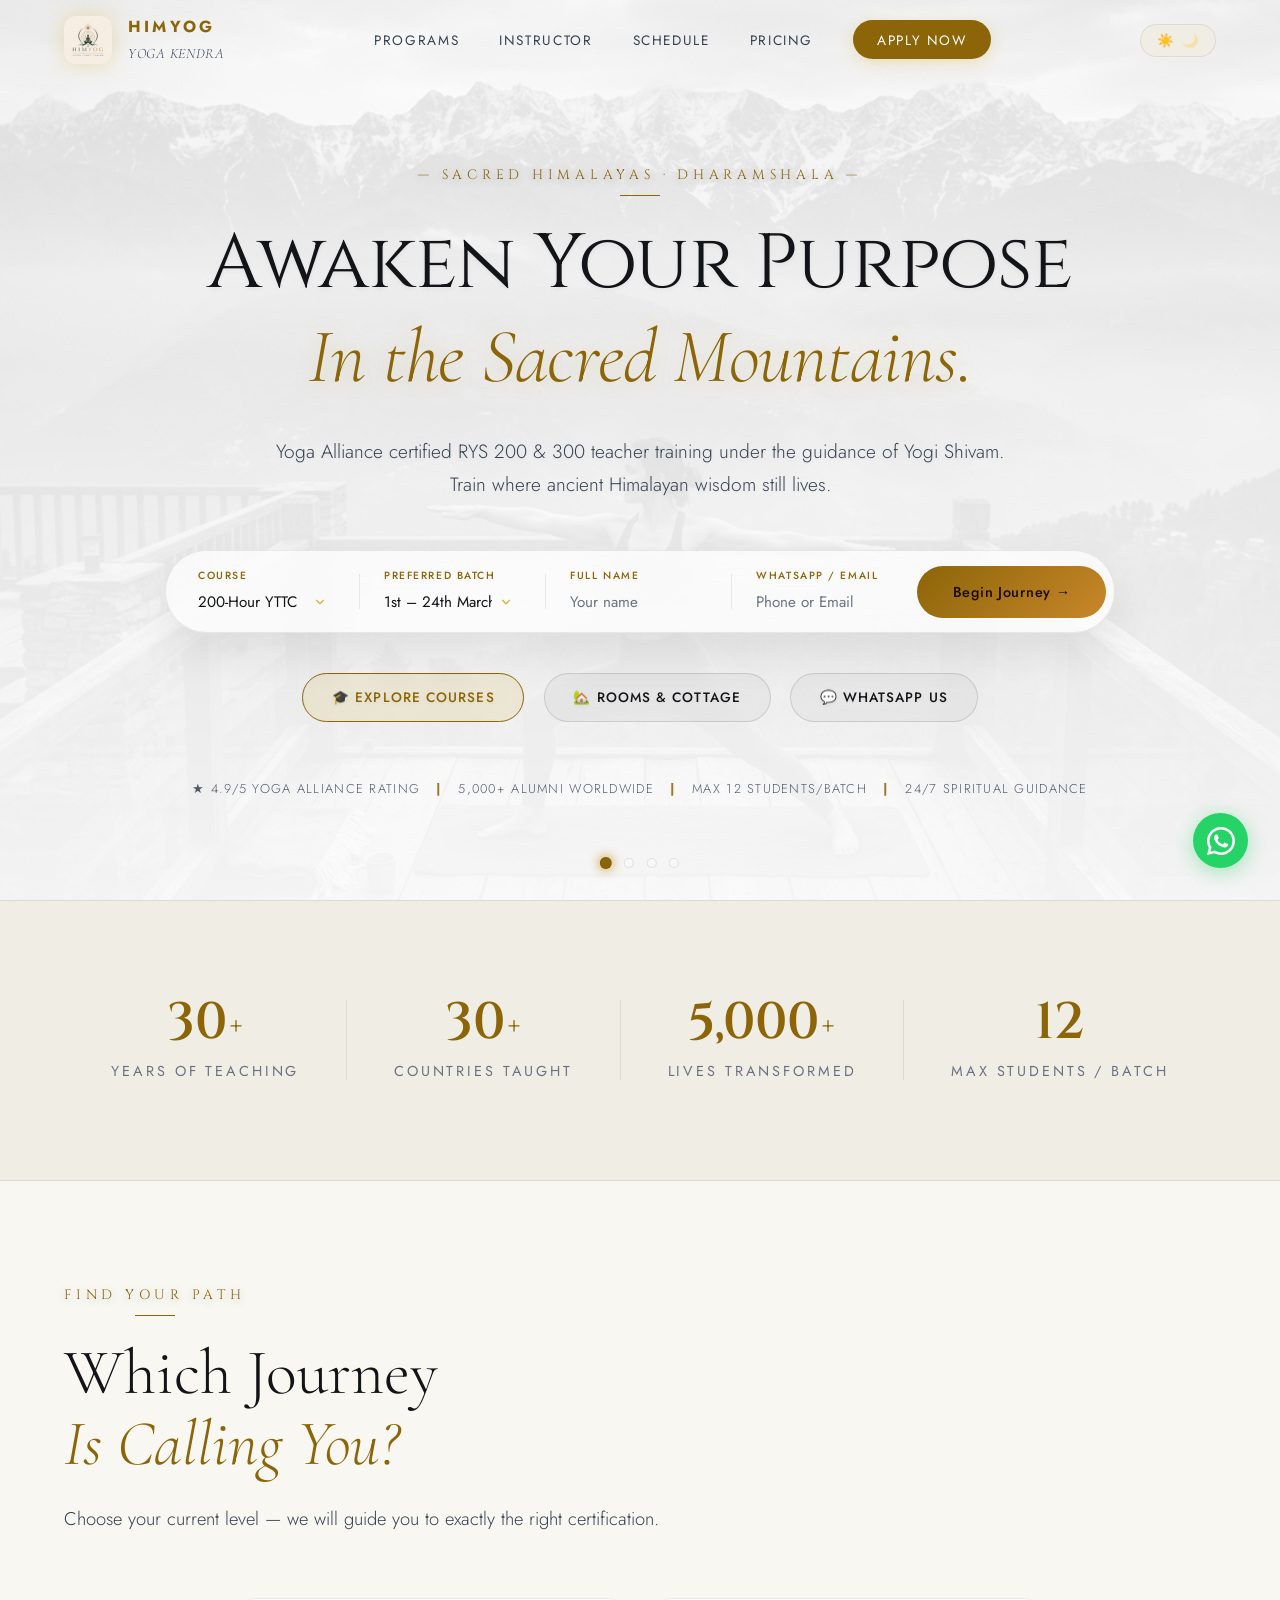
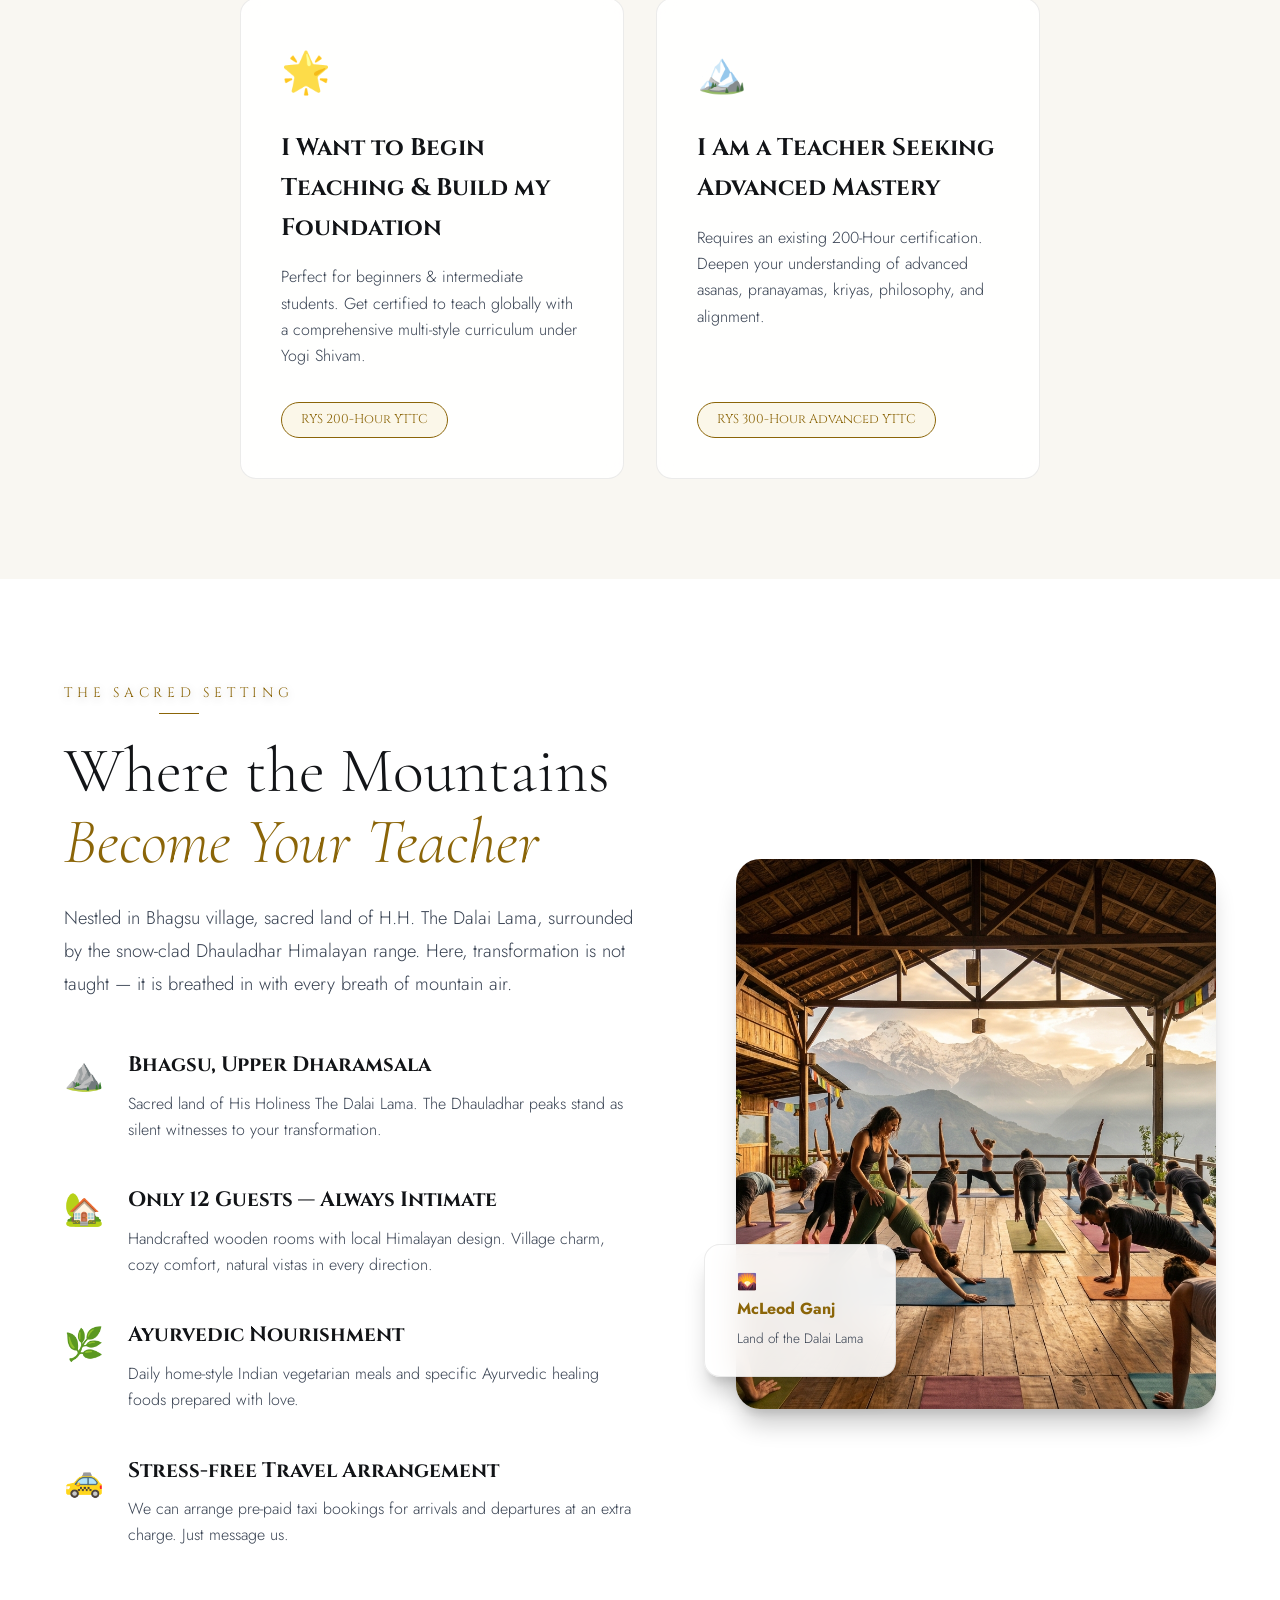
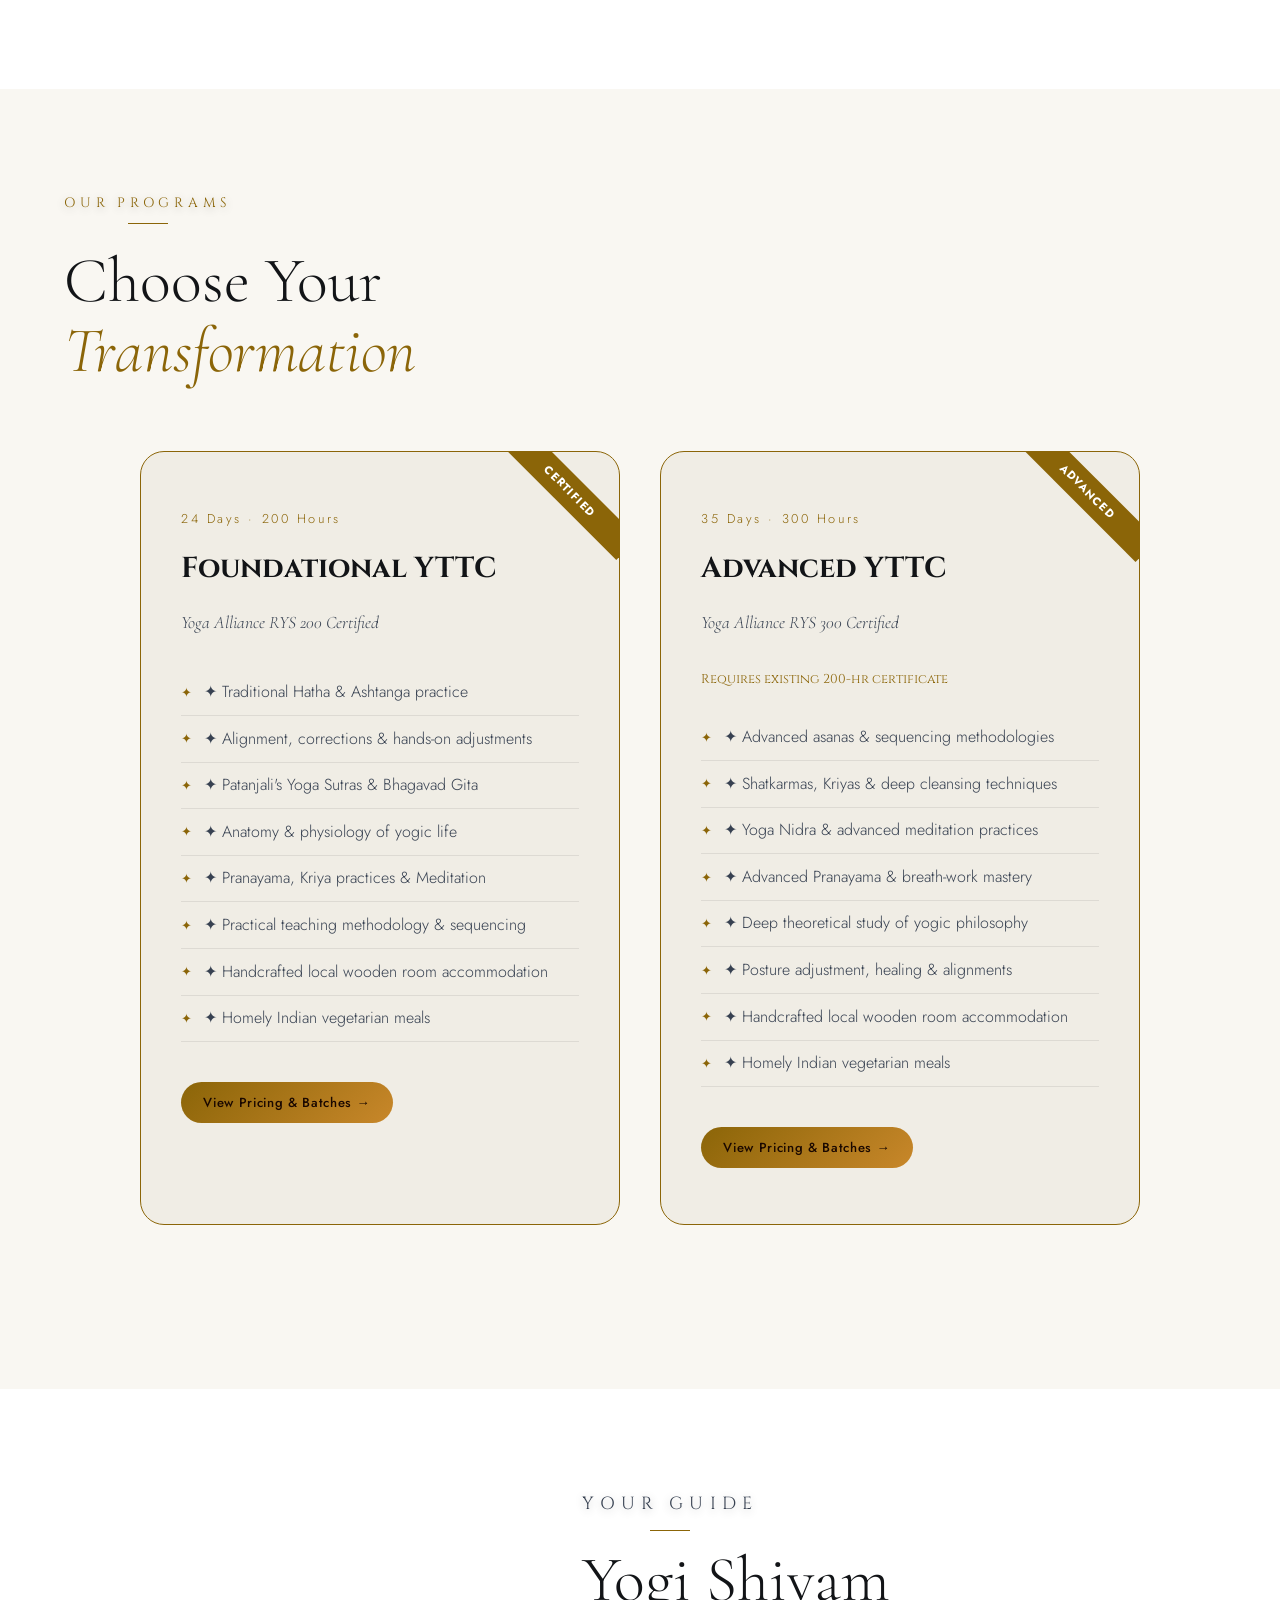
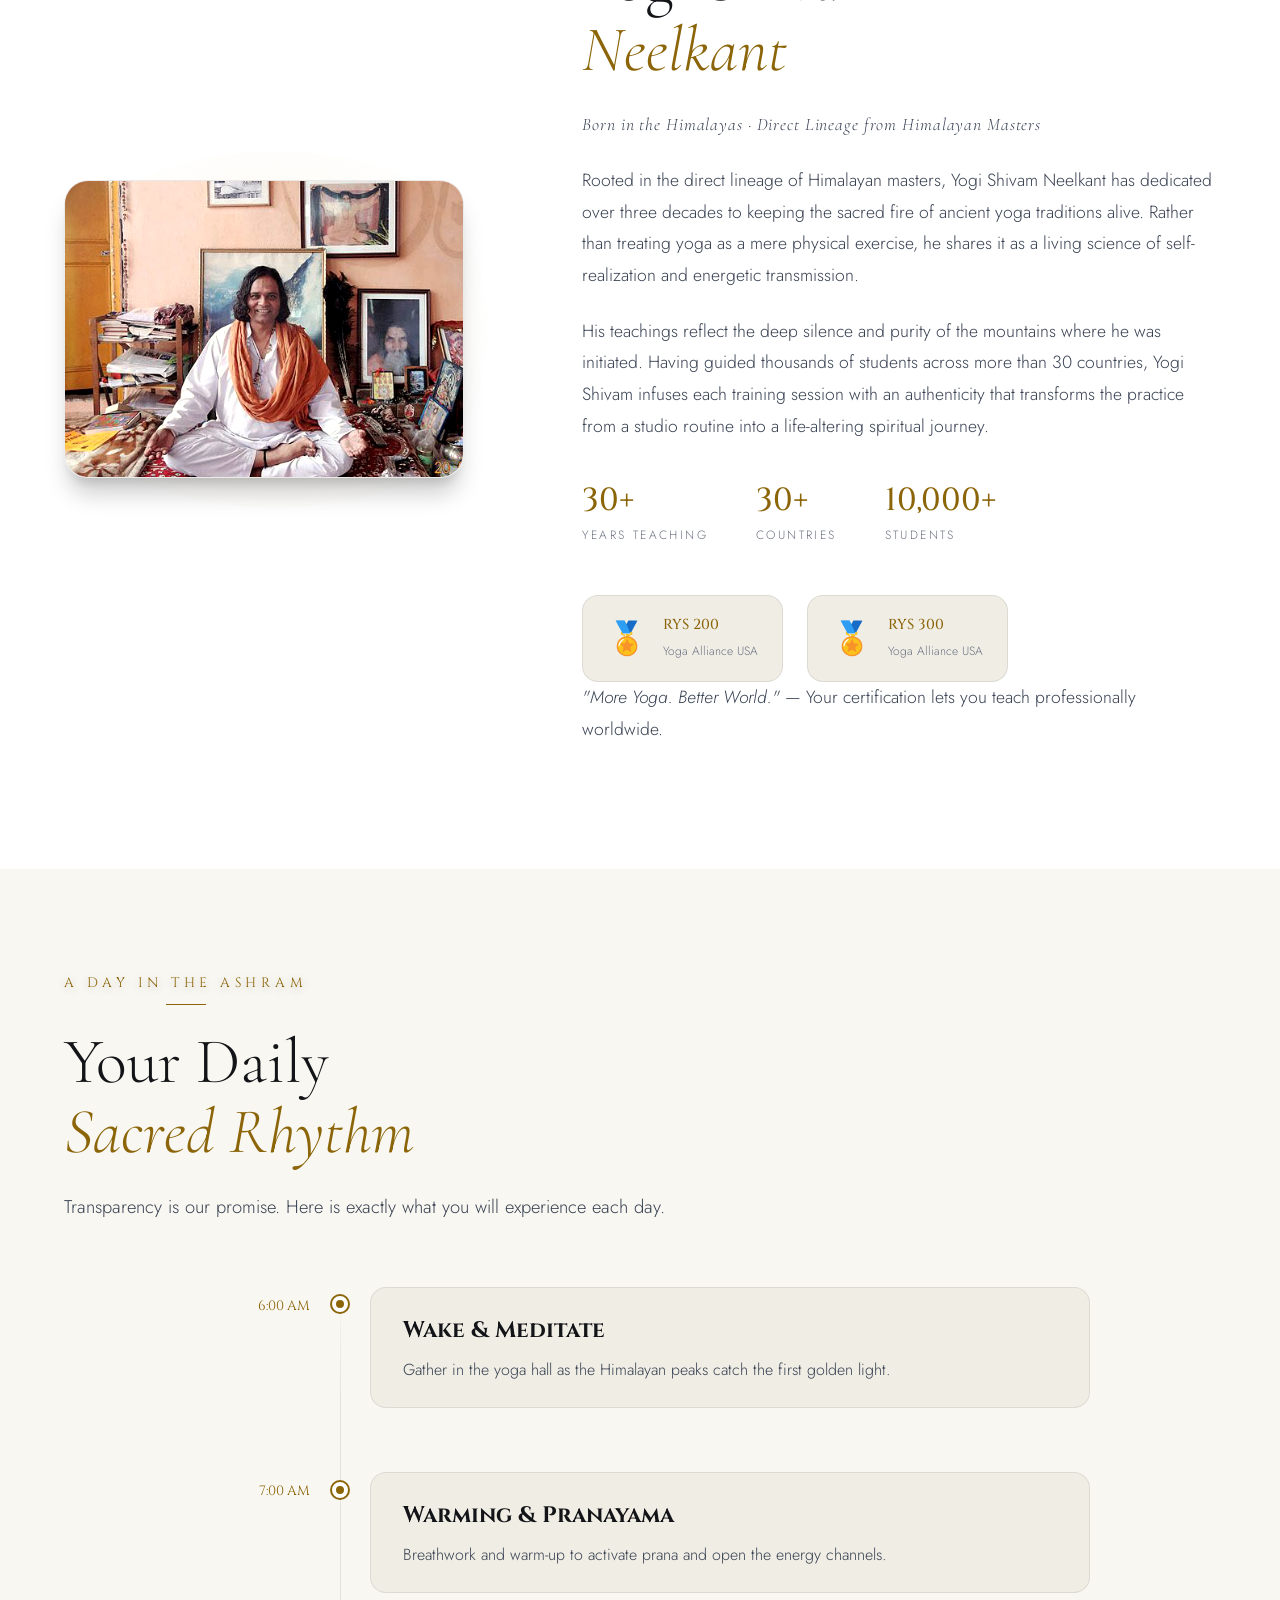
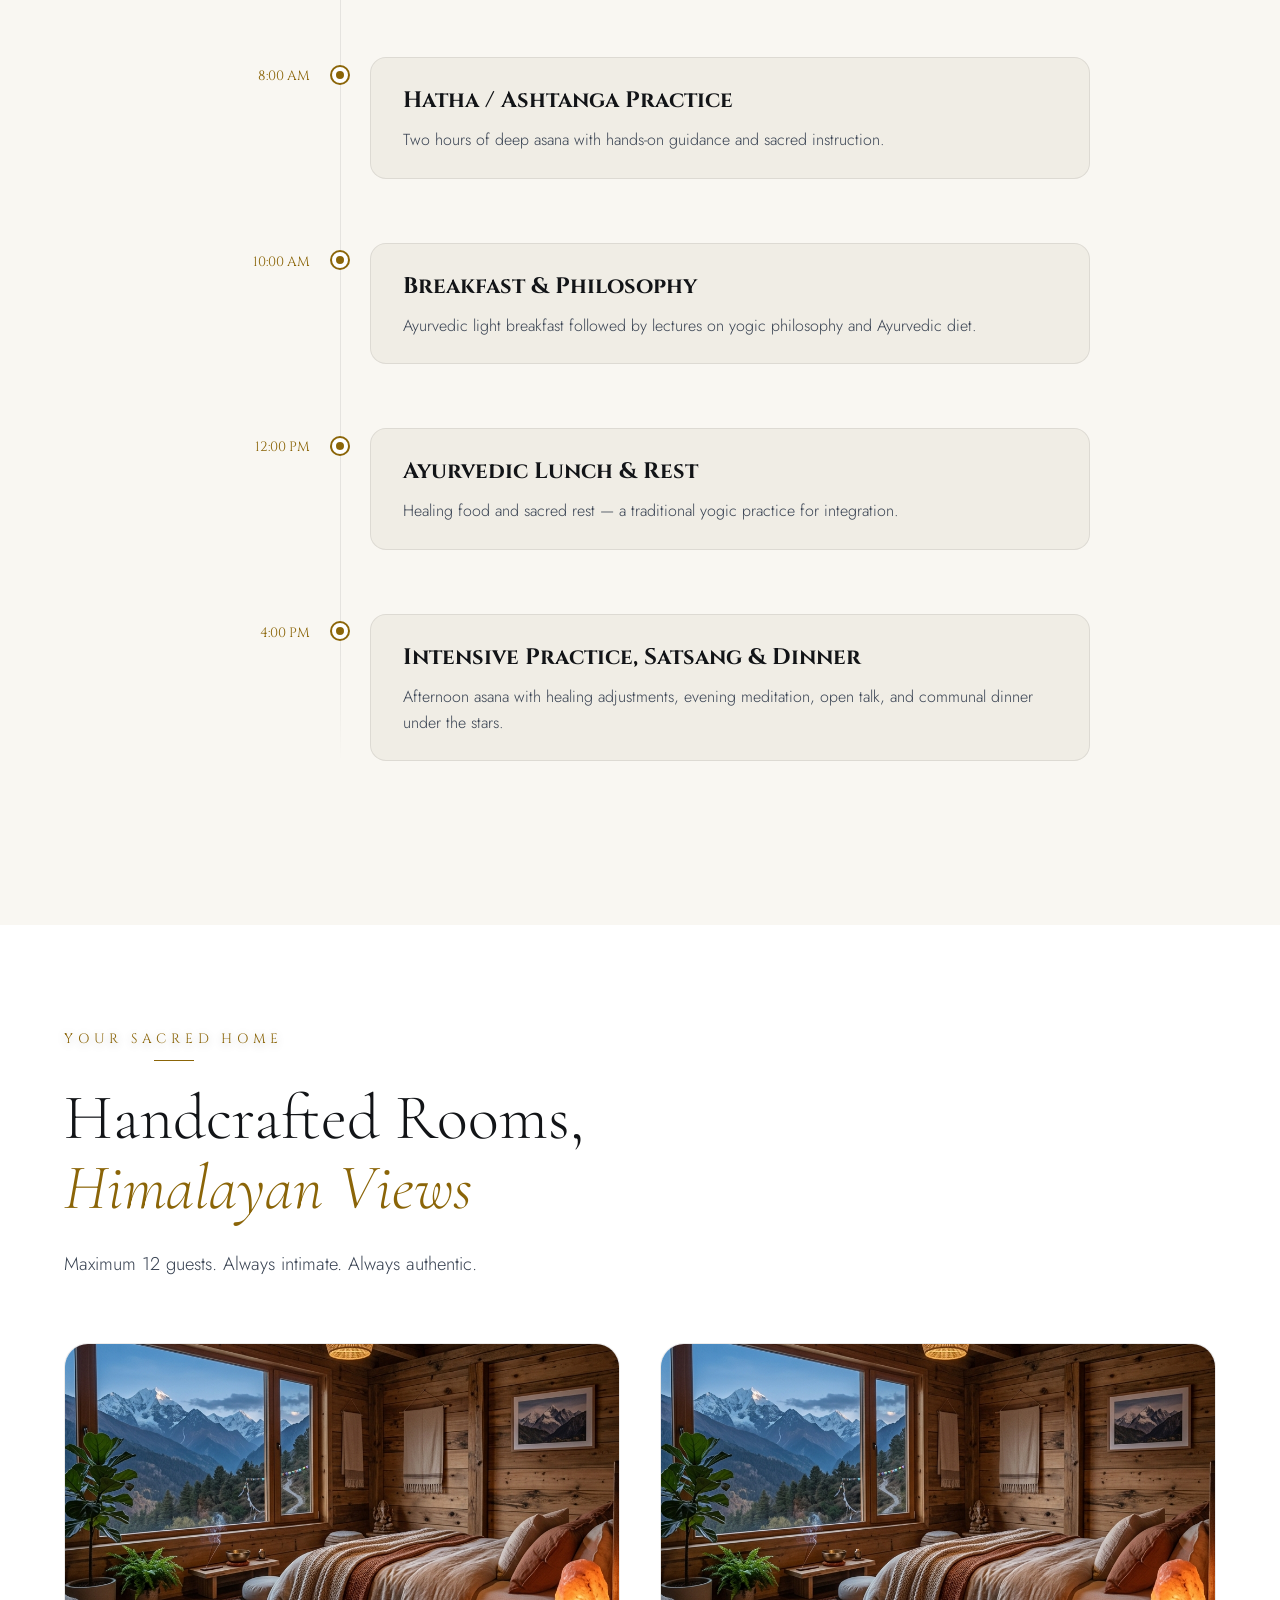
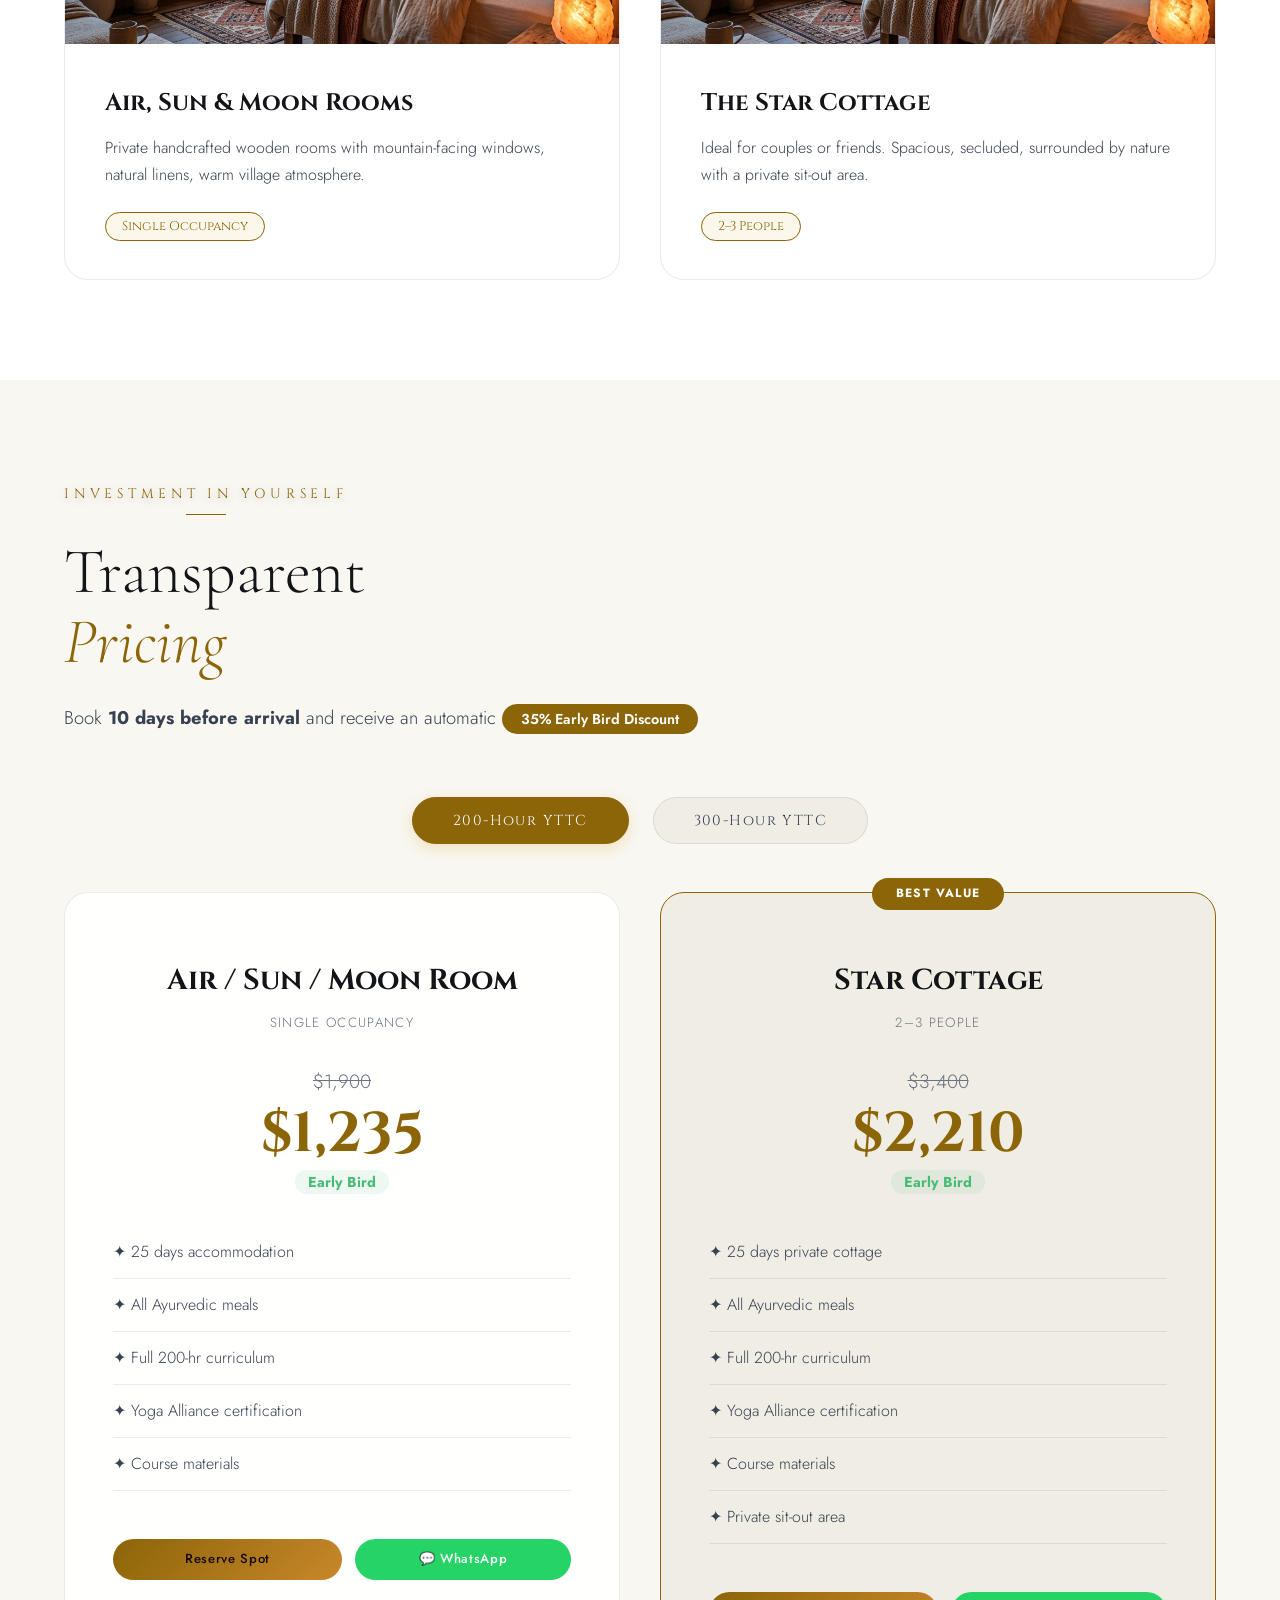
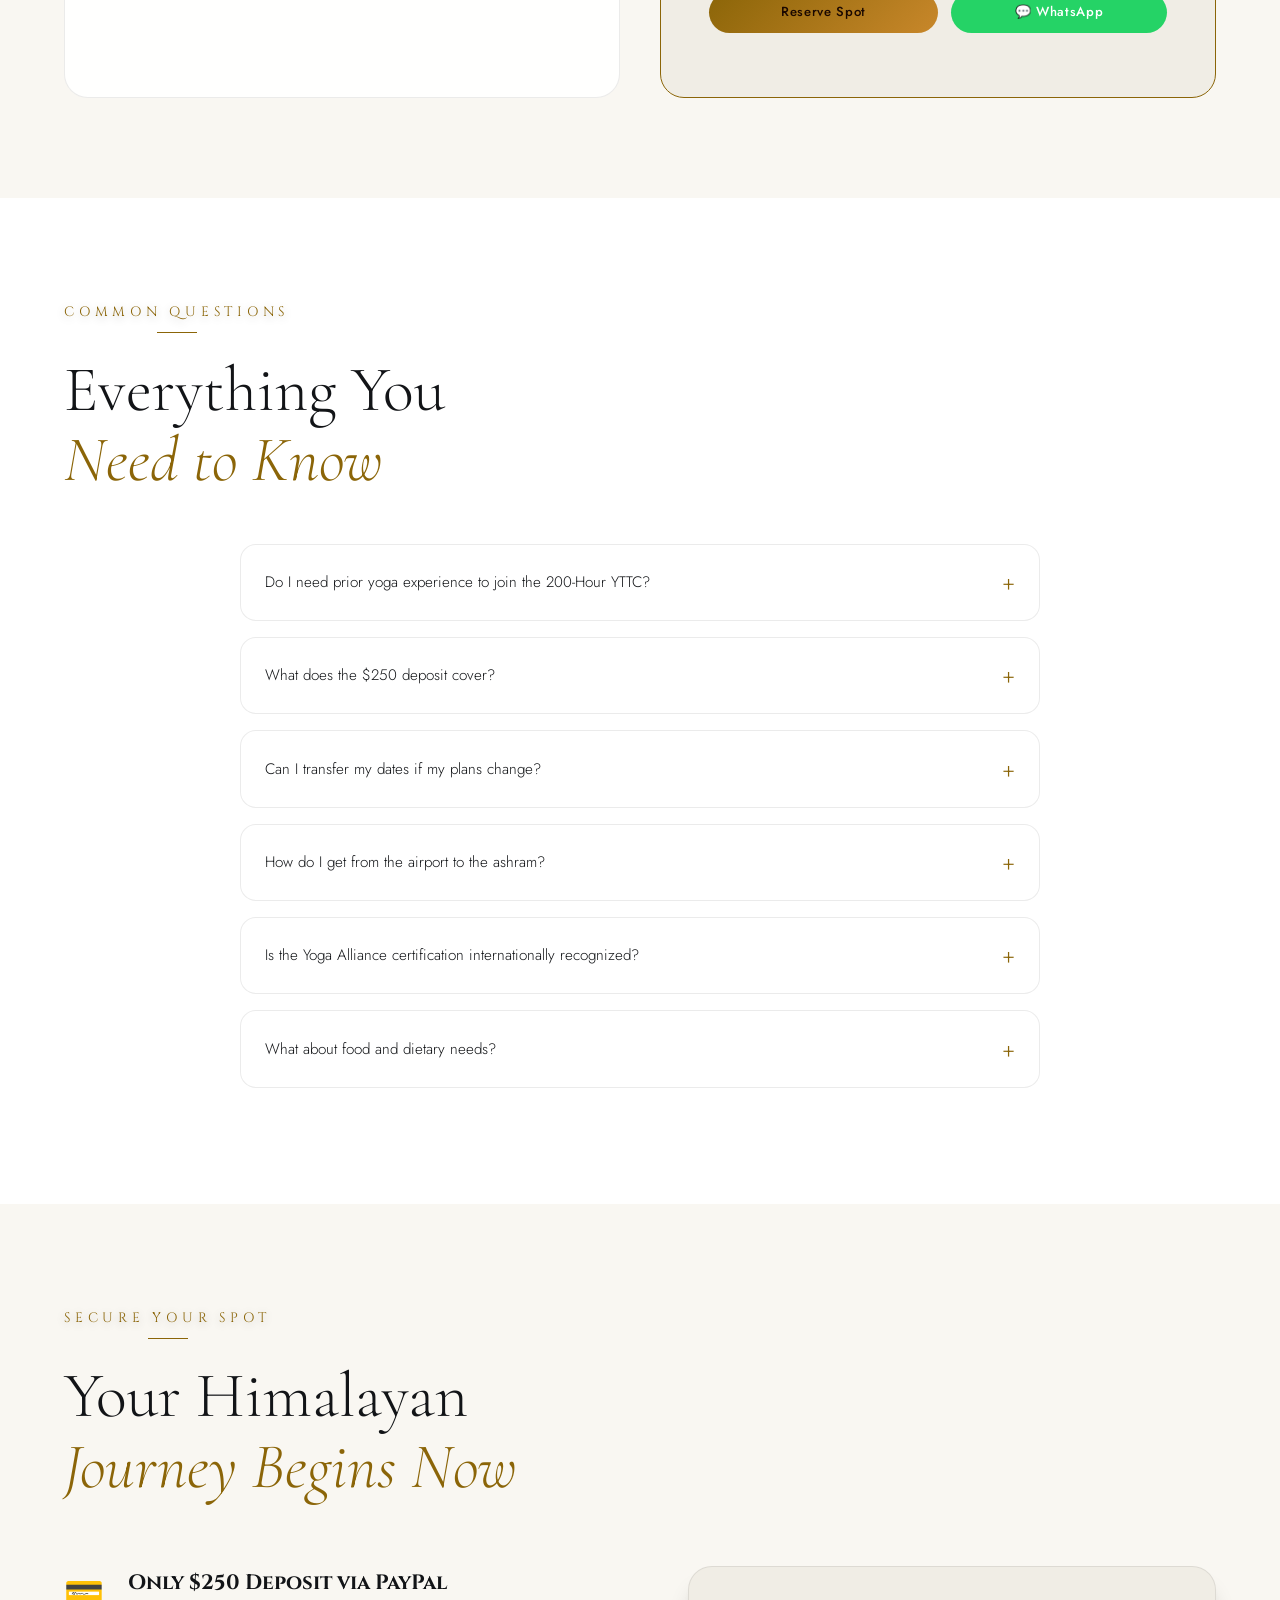
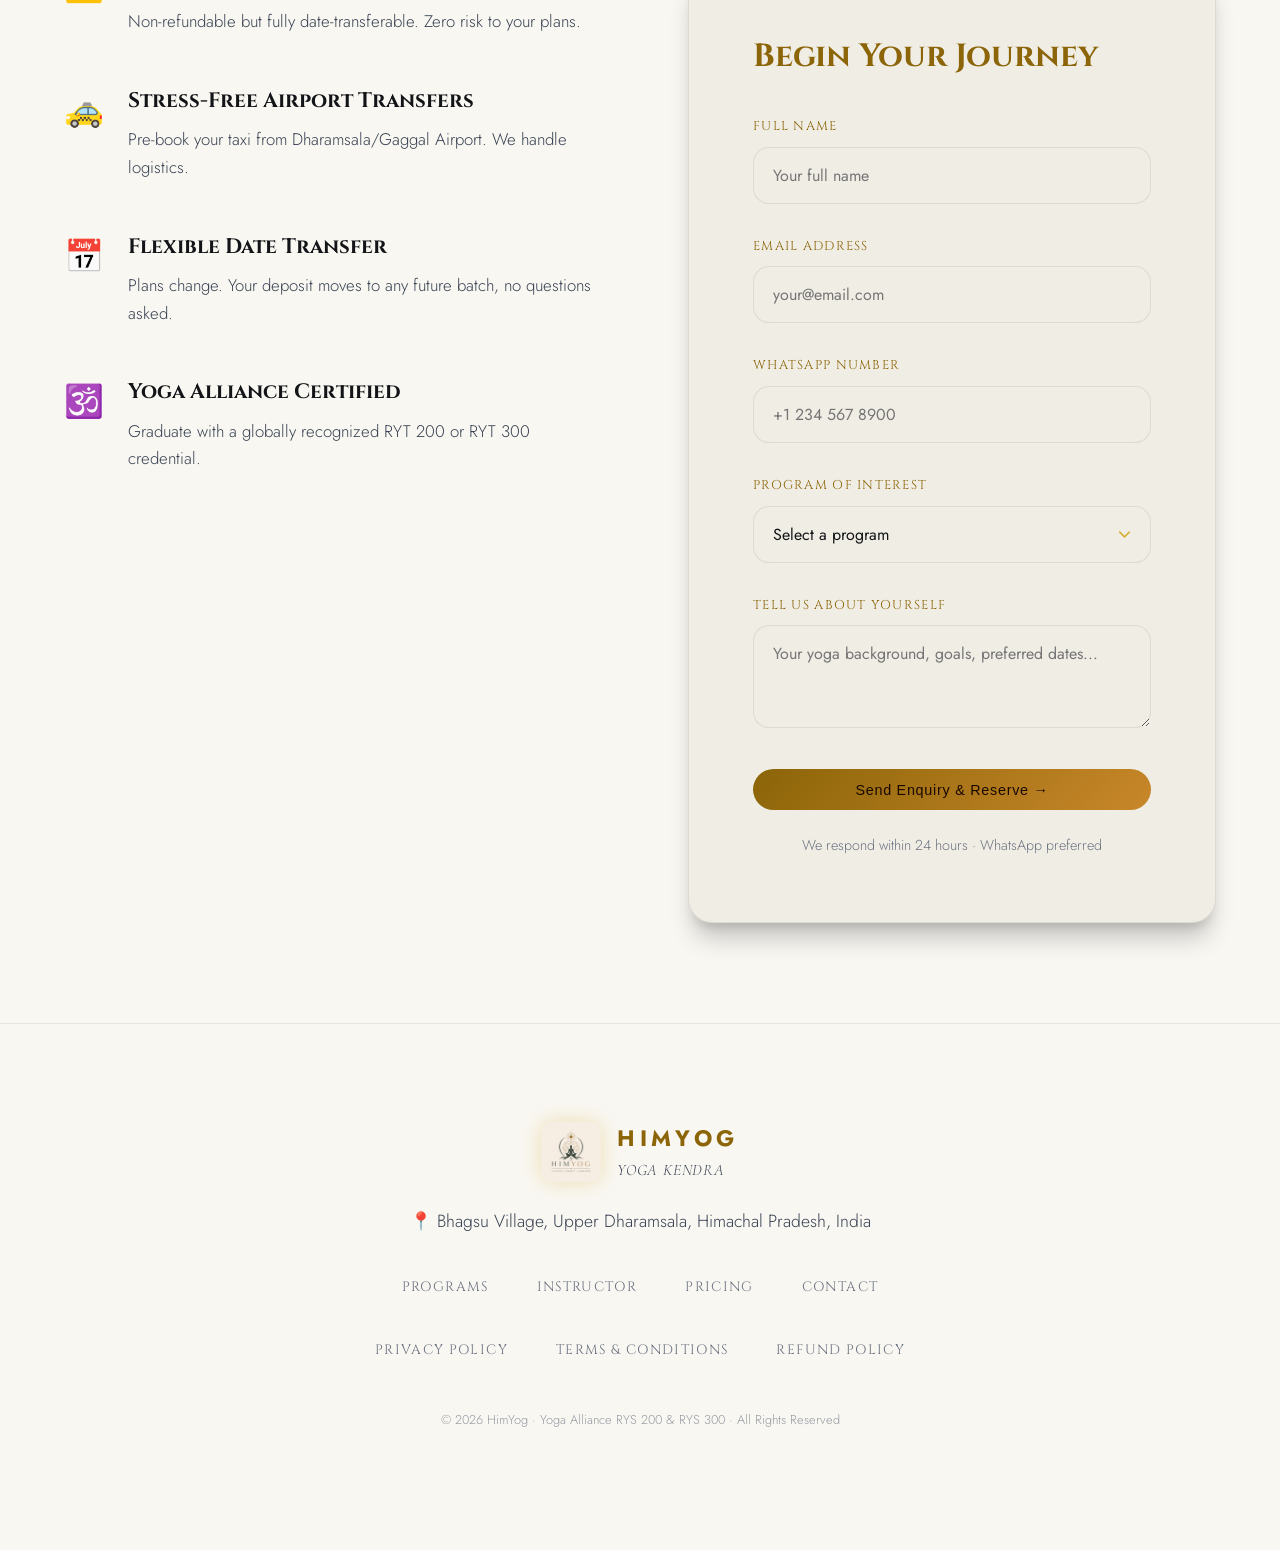
==== index.html @ 625a0b8d "Update logo and restore enquiries CSV" ====
<!DOCTYPE html>
<html lang="en" data-theme="light">
<head>
<meta charset="UTF-8"/>
<meta name="viewport" content="width=device-width,initial-scale=1.0"/>
<title>HimYog | Himalayan Yoga Teacher Training in Dharamsala</title>
<meta name="description" content="Transform your life at HimYog in Bhagsu, Dharamsala. Yoga Alliance RYS 200 & 300 certified teacher trainings with Yogi Shivam."/>
<link rel="preconnect" href="https://fonts.googleapis.com"/>
<link rel="preconnect" href="https://fonts.gstatic.com" crossorigin/>
<link href="https://fonts.googleapis.com/css2?family=Cormorant+Garamond:ital,wght@0,300;0,400;0,600;1,300;1,400&family=Jost:wght@300;400;500&family=Cinzel:wght@400;600&display=swap" rel="stylesheet"/>
<link rel="stylesheet" href="style.css?v=10"/>
<link rel="manifest" href="manifest.json"/>
<meta name="theme-color" content="#080A12"/>
<link rel="apple-touch-icon" href="favicon.svg"/>

</head>
<body>

<div class="particles" id="particles"></div>

<!-- FLOATING WHATSAPP -->
<a href="https://wa.me/919418100803" class="whatsapp-float" target="_blank" aria-label="Chat on WhatsApp">
  <svg viewBox="0 0 24 24" fill="currentColor"><path d="M17.472 14.382c-.297-.149-1.758-.867-2.03-.967-.273-.099-.471-.148-.67.15-.197.297-.767.966-.94 1.164-.173.199-.347.223-.644.075-.297-.15-1.255-.463-2.39-1.475-.883-.788-1.48-1.761-1.653-2.059-.173-.297-.018-.458.13-.606.134-.133.298-.347.446-.52.149-.174.198-.298.298-.497.099-.198.05-.371-.025-.52-.075-.149-.669-1.612-.916-2.207-.242-.579-.487-.5-.669-.51-.173-.008-.371-.01-.57-.01-.198 0-.52.074-.792.372-.272.297-1.04 1.016-1.04 2.479 0 1.462 1.065 2.875 1.213 3.074.149.198 2.096 3.2 5.077 4.487.709.306 1.262.489 1.694.625.712.227 1.36.195 1.871.118.571-.085 1.758-.719 2.006-1.413.248-.694.248-1.289.173-1.413-.074-.124-.272-.198-.57-.347z"/><path d="M12 0C5.373 0 0 5.373 0 12c0 2.136.562 4.14 1.535 5.876L0 24l6.29-1.51A11.933 11.933 0 0012 24c6.627 0 12-5.373 12-12S18.627 0 12 0zm0 21.818a9.818 9.818 0 01-4.998-1.366l-.358-.213-3.732.896.944-3.63-.234-.373A9.79 9.79 0 012.182 12C2.182 6.58 6.58 2.182 12 2.182c5.42 0 9.818 4.398 9.818 9.818 0 5.42-4.398 9.818-9.818 9.818z"/></svg>
</a>

<!-- NAV -->
<nav id="navbar">
  <div class="nav-inner">
    <a href="#" class="nav-logo">
      <img src="logo.jpg" alt="HimYog Logo" class="logo-img" style="height: 48px; width: auto; object-fit: contain;">
      <div class="logo-words">
        <strong>HIMYOG</strong>
        <em>YOGA KENDRA</em>
      </div>
    </a>
    <ul class="nav-links" id="navLinks">
      <li><a href="#programs">Programs</a></li>
      <li><a href="#instructor">Instructor</a></li>
      <li><a href="#schedule">Schedule</a></li>
      <li><a href="#pricing">Pricing</a></li>
      <li><a href="#booking" class="nav-cta">Apply Now</a></li>
    </ul>
    <button class="theme-toggle" id="themeToggle" aria-label="Toggle theme">
      <span class="toggle-sun">☀️</span>
      <span class="toggle-moon">🌙</span>
    </button>
    <button class="hamburger" id="hamburger">
      <span></span><span></span><span></span>
    </button>
  </div>
</nav>

<!-- HERO -->
<section id="hero">
  <div class="hero-bg">
    <div class="hero-slider" id="heroSlider">
      <div class="hero-slide active" style="background-image: url('slide1.png')"></div>
      <div class="hero-slide" style="background-image: url('slide2.png')"></div>
      <div class="hero-slide" style="background-image: url('slide3.png')"></div>
      <div class="hero-slide" style="background-image: url('slide4.png')"></div>
    </div>
    <div class="hero-overlay"></div>
  </div>
  <div class="hero-content">
    <p class="eyebrow">— SACRED HIMALAYAS · DHARAMSHALA —</p>
    <h1>Awaken Your Purpose<br/><em class="cormorant-cursive">In the Sacred Mountains.</em></h1>
    <p class="hero-sub">Yoga Alliance certified RYS 200 &amp; 300 teacher training under the guidance of Yogi Shivam. Train where ancient Himalayan wisdom still lives.</p>
    
    <!-- DISCOVERY FORM -->
    <form class="discovery-bar-form" id="discoveryForm" onsubmit="submitDiscoveryForm(event)">
      <div class="discovery-bar">
        <div class="discovery-field">
          <label for="dprog">Course</label>
          <select id="dprog" onchange="updateDiscoveryBatches()" required>
            <option value="200-Hour YTTC (24 Days)">200-Hour YTTC</option>
            <option value="300-Hour YTTC (35 Days)">300-Hour YTTC</option>
          </select>
        </div>
        <div class="discovery-separator"></div>
        <div class="discovery-field">
          <label for="dbatch">Preferred Batch</label>
          <select id="dbatch" required>
            <!-- Will be dynamically populated in script.js -->
          </select>
        </div>
        <div class="discovery-separator"></div>
        <div class="discovery-field">
          <label for="dname">Full Name</label>
          <input type="text" id="dname" placeholder="Your name" required/>
        </div>
        <div class="discovery-separator"></div>
        <div class="discovery-field">
          <label for="dcontact">WhatsApp / Email</label>
          <input type="text" id="dcontact" placeholder="Phone or Email" required/>
        </div>
        <button type="submit" class="btn-discovery" id="dsubmitBtn">Begin Journey →</button>
      </div>
      <div class="discovery-message hidden" id="discoveryMsg"></div>
    </form>

    <!-- PILL BUTTONS -->
    <div class="hero-btns-pills">
      <a href="#programs" class="btn-pill primary">🎓 Explore Courses</a>
      <a href="#accommodation" class="btn-pill outline">🏡 Rooms &amp; Cottage</a>
      <a href="https://wa.me/919418100803" target="_blank" class="btn-pill outline">💬 WhatsApp Us</a>
    </div>

    <!-- TRUST LINE -->
    <div class="hero-trust-line">
      <span>★ 4.9/5 Yoga Alliance Rating</span>
      <span class="dot-separator">|</span>
      <span>5,000+ Alumni Worldwide</span>
      <span class="dot-separator">|</span>
      <span>Max 12 Students/Batch</span>
      <span class="dot-separator">|</span>
      <span>24/7 Spiritual Guidance</span>
    </div>
  </div>

  <!-- SLIDER DOTS -->
  <div class="slider-pagination" id="sliderPagination">
    <span class="dot active" onclick="setSlide(0)"></span>
    <span class="dot" onclick="setSlide(1)"></span>
    <span class="dot" onclick="setSlide(2)"></span>
    <span class="dot" onclick="setSlide(3)"></span>
  </div>
</section>

<!-- STATS -->
<section id="stats">
  <div class="stats-wrap">
    <div class="stat"><span class="num" data-to="30">0</span><sup>+</sup><p>Years of Teaching</p></div>
    <div class="vline"></div>
    <div class="stat"><span class="num" data-to="30">0</span><sup>+</sup><p>Countries Taught</p></div>
    <div class="vline"></div>
    <div class="stat"><span class="num" data-to="5000">0</span><sup>+</sup><p>Lives Transformed</p></div>
    <div class="vline"></div>
    <div class="stat"><span class="num" data-to="12">0</span><p>Max Students / Batch</p></div>
  </div>
</section>

<!-- QUIZ -->
<section id="quiz">
  <div class="section-wrap">
    <p class="eyebrow">Find Your Path</p>
    <h2>Which Journey<br/><em>Is Calling You?</em></h2>
    <p class="section-sub">Choose your current level — we will guide you to exactly the right certification.</p>
    <div class="quiz-cards" style="grid-template-columns: repeat(auto-fit, minmax(320px, 1fr)); max-width: 800px; margin: 4rem auto 0;">
      <div class="qcard" onclick="selectQuiz(this,'200h')">
        <div class="qicon">🌟</div>
        <h3>I Want to Begin Teaching &amp; Build my Foundation</h3>
        <p>Perfect for beginners &amp; intermediate students. Get certified to teach globally with a comprehensive multi-style curriculum under Yogi Shivam.</p>
        <span class="qtag">RYS 200-Hour YTTC</span>
      </div>
      <div class="qcard" onclick="selectQuiz(this,'300h')">
        <div class="qicon">🏔️</div>
        <h3>I Am a Teacher Seeking Advanced Mastery</h3>
        <p>Requires an existing 200-Hour certification. Deepen your understanding of advanced asanas, pranayamas, kriyas, philosophy, and alignment.</p>
        <span class="qtag">RYS 300-Hour Advanced YTTC</span>
      </div>
    </div>
    <div id="quiz-result" class="quiz-result hidden" style="max-width: 800px; margin: 3rem auto 0;"></div>
  </div>
</section>

<!-- LOCATION -->
<section id="location">
  <div class="section-wrap loc-wrap">
    <div class="loc-text">
      <p class="eyebrow">The Sacred Setting</p>
      <h2>Where the Mountains<br/><em>Become Your Teacher</em></h2>
      <p class="loc-desc">Nestled in Bhagsu village, sacred land of H.H. The Dalai Lama, surrounded by the snow-clad Dhauladhar Himalayan range. Here, transformation is not taught — it is breathed in with every breath of mountain air.</p>
      <div class="loc-features">
        <div class="lf"><span>⛰️</span><div><h4>Bhagsu, Upper Dharamsala</h4><p>Sacred land of His Holiness The Dalai Lama. The Dhauladhar peaks stand as silent witnesses to your transformation.</p></div></div>
        <div class="lf"><span>🏡</span><div><h4>Only 12 Guests — Always Intimate</h4><p>Handcrafted wooden rooms with local Himalayan design. Village charm, cozy comfort, natural vistas in every direction.</p></div></div>
        <div class="lf"><span>🌿</span><div><h4>Ayurvedic Nourishment</h4><p>Daily home-style Indian vegetarian meals and specific Ayurvedic healing foods prepared with love.</p></div></div>
        <div class="lf"><span>🚕</span><div><h4>Stress-free Travel Arrangement</h4><p>We can arrange pre-paid taxi bookings for arrivals and departures at an extra charge. Just message us.</p></div></div>
      </div>
    </div>
    <div class="loc-visual">
      <img src="practice.png" alt="Yoga with Himalayan views"/>
      <div class="loc-float-card"><span>🌄</span><strong>McLeod Ganj</strong><small>Land of the Dalai Lama</small></div>
    </div>
  </div>
</section>

<!-- PROGRAMS -->
<section id="programs">
  <div class="section-wrap">
    <p class="eyebrow">Our Programs</p>
    <h2>Choose Your<br/><em>Transformation</em></h2>
    <div class="prog-grid" style="grid-template-columns: repeat(auto-fit, minmax(350px, 1fr)); max-width: 1000px; margin: 4rem auto;">
      <div class="pcard featured">
        <div class="pbadge">Certified</div>
        <span class="pdur">24 Days · 200 Hours</span>
        <h3>Foundational YTTC</h3>
        <p class="ptagline">Yoga Alliance RYS 200 Certified</p>
        <ul>
          <li>✦ Traditional Hatha &amp; Ashtanga practice</li>
          <li>✦ Alignment, corrections &amp; hands-on adjustments</li>
          <li>✦ Patanjali's Yoga Sutras &amp; Bhagavad Gita</li>
          <li>✦ Anatomy &amp; physiology of yogic life</li>
          <li>✦ Pranayama, Kriya practices &amp; Meditation</li>
          <li>✦ Practical teaching methodology &amp; sequencing</li>
          <li>✦ Handcrafted local wooden room accommodation</li>
          <li>✦ Homely Indian vegetarian meals</li>
        </ul>
        <a href="#pricing" class="btn-primary sm">View Pricing &amp; Batches →</a>
      </div>
      <div class="pcard featured">
        <div class="pbadge">Advanced</div>
        <span class="pdur">35 Days · 300 Hours</span>
        <h3>Advanced YTTC</h3>
        <p class="ptagline">Yoga Alliance RYS 300 Certified</p>
        <p class="prereq" style="font-family:'Cinzel',serif; font-size:0.8rem; color:var(--gold); margin-bottom:1.5rem;">Requires existing 200-hr certificate</p>
        <ul>
          <li>✦ Advanced asanas &amp; sequencing methodologies</li>
          <li>✦ Shatkarmas, Kriyas &amp; deep cleansing techniques</li>
          <li>✦ Yoga Nidra &amp; advanced meditation practices</li>
          <li>✦ Advanced Pranayama &amp; breath-work mastery</li>
          <li>✦ Deep theoretical study of yogic philosophy</li>
          <li>✦ Posture adjustment, healing &amp; alignments</li>
          <li>✦ Handcrafted local wooden room accommodation</li>
          <li>✦ Homely Indian vegetarian meals</li>
        </ul>
        <a href="#pricing" class="btn-primary sm">View Pricing &amp; Batches →</a>
      </div>
    </div>
  </div>
</section>

<!-- INSTRUCTOR -->
<section id="instructor">
  <div class="section-wrap inst-wrap">
    <div class="inst-img-wrap">
      <div class="inst-halo"></div>
      <img src="yogi.png" alt="Yogi Shivam" class="inst-img"/>
    </div>
    <div class="inst-text">
      <p class="eyebrow">Your Guide</p>
      <h2>Yogi Shivam<br/><em>Neelkant</em></h2>
      <p class="inst-title">Born in the Himalayas · Direct Lineage from Himalayan Masters</p>
      <p>Rooted in the direct lineage of Himalayan masters, Yogi Shivam Neelkant has dedicated over three decades to keeping the sacred fire of ancient yoga traditions alive. Rather than treating yoga as a mere physical exercise, he shares it as a living science of self-realization and energetic transmission.</p>
      <p>His teachings reflect the deep silence and purity of the mountains where he was initiated. Having guided thousands of students across more than 30 countries, Yogi Shivam infuses each training session with an authenticity that transforms the practice from a studio routine into a life-altering spiritual journey.</p>
      <div class="inst-stats">
        <div><strong>30+</strong><span>Years Teaching</span></div>
        <div><strong>30+</strong><span>Countries</span></div>
        <div><strong>10,000+</strong><span>Students</span></div>
      </div>
      <div class="ya-badges">
        <div class="ya"><span>🏅</span><div><strong>RYS 200</strong><small>Yoga Alliance USA</small></div></div>
        <div class="ya"><span>🏅</span><div><strong>RYS 300</strong><small>Yoga Alliance USA</small></div></div>
      </div>
      <p class="ya-mission"><em>"More Yoga. Better World."</em> — Your certification lets you teach professionally worldwide.</p>
    </div>
  </div>
</section>

<!-- SCHEDULE -->
<section id="schedule">
  <div class="section-wrap">
    <p class="eyebrow">A Day in the Ashram</p>
    <h2>Your Daily<br/><em>Sacred Rhythm</em></h2>
    <p class="section-sub">Transparency is our promise. Here is exactly what you will experience each day.</p>
    <div class="timeline">
      <div class="titem"><div class="ttime">6:00 AM</div><div class="tdot"></div><div class="tcontent"><h4>Wake &amp; Meditate</h4><p>Gather in the yoga hall as the Himalayan peaks catch the first golden light.</p></div></div>
      <div class="titem"><div class="ttime">7:00 AM</div><div class="tdot"></div><div class="tcontent"><h4>Warming &amp; Pranayama</h4><p>Breathwork and warm-up to activate prana and open the energy channels.</p></div></div>
      <div class="titem"><div class="ttime">8:00 AM</div><div class="tdot"></div><div class="tcontent"><h4>Hatha / Ashtanga Practice</h4><p>Two hours of deep asana with hands-on guidance and sacred instruction.</p></div></div>
      <div class="titem"><div class="ttime">10:00 AM</div><div class="tdot"></div><div class="tcontent"><h4>Breakfast &amp; Philosophy</h4><p>Ayurvedic light breakfast followed by lectures on yogic philosophy and Ayurvedic diet.</p></div></div>
      <div class="titem"><div class="ttime">12:00 PM</div><div class="tdot"></div><div class="tcontent"><h4>Ayurvedic Lunch &amp; Rest</h4><p>Healing food and sacred rest — a traditional yogic practice for integration.</p></div></div>
      <div class="titem"><div class="ttime">4:00 PM</div><div class="tdot"></div><div class="tcontent"><h4>Intensive Practice, Satsang &amp; Dinner</h4><p>Afternoon asana with healing adjustments, evening meditation, open talk, and communal dinner under the stars.</p></div></div>
    </div>
  </div>
</section>

<!-- ACCOMMODATION -->
<section id="accommodation">
  <div class="section-wrap">
    <p class="eyebrow">Your Sacred Home</p>
    <h2>Handcrafted Rooms,<br/><em>Himalayan Views</em></h2>
    <p class="section-sub">Maximum 12 guests. Always intimate. Always authentic.</p>
    <div class="rooms-grid">
      <div class="rcard">
        <img src="rooms.png" alt="Ashram rooms"/>
        <div class="rinfo"><h4>Air, Sun &amp; Moon Rooms</h4><p>Private handcrafted wooden rooms with mountain-facing windows, natural linens, warm village atmosphere.</p><span class="rtag">Single Occupancy</span></div>
      </div>
      <div class="rcard">
        <img src="rooms.png" alt="Star Cottage"/>
        <div class="rinfo"><h4>The Star Cottage</h4><p>Ideal for couples or friends. Spacious, secluded, surrounded by nature with a private sit-out area.</p><span class="rtag">2–3 People</span></div>
      </div>
    </div>
  </div>
</section>

<!-- PRICING -->
<section id="pricing">
  <div class="section-wrap">
    <p class="eyebrow">Investment in Yourself</p>
    <h2>Transparent<br/><em>Pricing</em></h2>
    <p class="section-sub">Book <strong>10 days before arrival</strong> and receive an automatic <span class="disc-badge">35% Early Bird Discount</span></p>
    <div class="ptabs">
      <button class="ptab active" onclick="switchPricing('200',this)">200-Hour YTTC</button>
      <button class="ptab" onclick="switchPricing('300',this)">300-Hour YTTC</button>
    </div>
    <div class="pgrid" id="p200">
      <div class="prcard">
        <h4>Air / Sun / Moon Room</h4><small>Single Occupancy</small>
        <div class="orig">$1,900</div><div class="disc">$1,235 <span>Early Bird</span></div>
        <ul><li>✦ 25 days accommodation</li><li>✦ All Ayurvedic meals</li><li>✦ Full 200-hr curriculum</li><li>✦ Yoga Alliance certification</li><li>✦ Course materials</li></ul>
        <div class="card-actions">
          <a href="javascript:void(0)" onclick="openEnquiryModal('200-Hour YTTC', 'Air / Sun / Moon Room')" class="btn-primary sm">Reserve Spot</a>
          <a href="https://wa.me/919418100803?text=Namaste!%20I%27m%20interested%20in%20enquiring%20about%20the%20200-Hour%20YTTC%20-%20Air%20%2F%20Sun%20%2F%20Moon%20Room%20package." target="_blank" class="btn-wa sm">💬 WhatsApp</a>
        </div>
      </div>
      <div class="prcard best">
        <div class="bestbadge">Best Value</div>
        <h4>Star Cottage</h4><small>2–3 People</small>
        <div class="orig">$3,400</div><div class="disc">$2,210 <span>Early Bird</span></div>
        <ul><li>✦ 25 days private cottage</li><li>✦ All Ayurvedic meals</li><li>✦ Full 200-hr curriculum</li><li>✦ Yoga Alliance certification</li><li>✦ Course materials</li><li>✦ Private sit-out area</li></ul>
        <div class="card-actions">
          <a href="javascript:void(0)" onclick="openEnquiryModal('200-Hour YTTC', 'Star Cottage')" class="btn-primary sm">Reserve Spot</a>
          <a href="https://wa.me/919418100803?text=Namaste!%20I%27m%20interested%20in%20enquiring%20about%20the%20200-Hour%20YTTC%20-%20Star%20Cottage%20package." target="_blank" class="btn-wa sm">💬 WhatsApp</a>
        </div>
      </div>
    </div>
    <div class="pgrid hidden" id="p300">
      <div class="prcard">
        <h4>Air / Sun / Moon Room</h4><small>Single Occupancy</small>
        <div class="orig">$2,690</div><div class="disc">$1,748.50 <span>Early Bird</span></div>
        <ul><li>✦ 35 days accommodation</li><li>✦ All homely veg meals</li><li>✦ Full 300-hr curriculum</li><li>✦ Yoga Alliance certification</li><li>✦ Advanced materials</li></ul>
        <div class="card-actions">
          <a href="javascript:void(0)" onclick="openEnquiryModal('300-Hour YTTC', 'Air / Sun / Moon Room')" class="btn-primary sm">Reserve Spot</a>
          <a href="https://wa.me/919418100803?text=Namaste!%20I%27m%20interested%20in%20enquiring%20about%20the%20300-Hour%20YTTC%20-%20Air%20%2F%20Sun%20%2F%20Moon%20Room%20package." target="_blank" class="btn-wa sm">💬 WhatsApp</a>
        </div>
      </div>
      <div class="prcard best">
        <h4>Star Cottage</h4><small>2–3 People</small>
        <div class="orig">$4,815</div><div class="disc">$3,129.75 <span>Early Bird</span></div>
        <ul><li>✦ 35 days private cottage</li><li>✦ All homely veg meals</li><li>✦ Full 300-hr curriculum</li><li>✦ Yoga Alliance certification</li><li>✦ Advanced materials</li><li>✦ Private sit-out area</li></ul>
        <div class="card-actions">
          <a href="javascript:void(0)" onclick="openEnquiryModal('300-Hour YTTC', 'Star Cottage')" class="btn-primary sm">Reserve Spot</a>
          <a href="https://wa.me/919418100803?text=Namaste!%20I%27m%20interested%20in%20enquiring%20about%20the%20300-Hour%20YTTC%20-%20Star%20Cottage%20package." target="_blank" class="btn-wa sm">💬 WhatsApp</a>
        </div>
      </div>
    </div>
  </div>
</section>

<!-- FAQ -->
<section id="faq">
  <div class="section-wrap">
    <p class="eyebrow">Common Questions</p>
    <h2>Everything You<br/><em>Need to Know</em></h2>
    <div class="faq-list">
      <div class="fitem" onclick="toggleFaq(this)">
        <div class="fq">Do I need prior yoga experience to join the 200-Hour YTTC? <span>+</span></div>
        <div class="fa">No prior teaching experience is needed. A regular personal practice is recommended, but we welcome sincere seekers at all levels. Yogi Shivam meets every student where they are.</div>
      </div>
      <div class="fitem" onclick="toggleFaq(this)">
        <div class="fq">What does the $250 deposit cover? <span>+</span></div>
        <div class="fa">The $250 PayPal deposit is non-refundable but fully date-transferable. It secures your spot in the batch. Remaining balance is paid upon arrival at the ashram.</div>
      </div>
      <div class="fitem" onclick="toggleFaq(this)">
        <div class="fq">Can I transfer my dates if my plans change? <span>+</span></div>
        <div class="fa">Yes. Your deposit can be transferred to any future batch with zero penalty. We understand that life is fluid — your journey will wait for you.</div>
      </div>
      <div class="fitem" onclick="toggleFaq(this)">
        <div class="fq">How do I get from the airport to the ashram? <span>+</span></div>
        <div class="fa">We offer pre-arranged taxi bookings from Dharamsala/Gaggal Airport directly to Bhagsu. We handle all logistics so you can arrive in peace.</div>
      </div>
      <div class="fitem" onclick="toggleFaq(this)">
        <div class="fq">Is the Yoga Alliance certification internationally recognized? <span>+</span></div>
        <div class="fa">Yes. Yoga Alliance USA (RYS 200 &amp; RYS 300) is the world's most recognized yoga credentialing body. Your certificate allows you to teach professionally in any country on earth.</div>
      </div>
      <div class="fitem" onclick="toggleFaq(this)">
        <div class="fq">What about food and dietary needs? <span>+</span></div>
        <div class="fa">All meals are included — daily Indian home-style vegetarian food. We accommodate common dietary needs with advance notice.</div>
      </div>
    </div>
  </div>
</section>

<!-- BOOKING -->
<section id="booking">
  <div class="section-wrap">
    <p class="eyebrow">Secure Your Spot</p>
    <h2>Your Himalayan<br/><em>Journey Begins Now</em></h2>
    <div class="booking-wrap">
      <div class="booking-info">
        <div class="bpoint"><span>💳</span><div><h4>Only $250 Deposit via PayPal</h4><p>Non-refundable but fully date-transferable. Zero risk to your plans.</p></div></div>
        <div class="bpoint"><span>🚕</span><div><h4>Stress-Free Airport Transfers</h4><p>Pre-book your taxi from Dharamsala/Gaggal Airport. We handle logistics.</p></div></div>
        <div class="bpoint"><span>📅</span><div><h4>Flexible Date Transfer</h4><p>Plans change. Your deposit moves to any future batch, no questions asked.</p></div></div>
        <div class="bpoint"><span>🕉️</span><div><h4>Yoga Alliance Certified</h4><p>Graduate with a globally recognized RYT 200 or RYT 300 credential.</p></div></div>
      </div>
      <form class="bform" id="bookingForm" onsubmit="submitForm(event)">
        <h3>Begin Your Journey</h3>
        <div class="fg"><label>Full Name</label><input type="text" id="fname" placeholder="Your full name" required/></div>
        <div class="fg"><label>Email Address</label><input type="email" id="femail" placeholder="your@email.com" required/></div>
        <div class="fg"><label>WhatsApp Number</label><input type="tel" id="fphone" placeholder="+1 234 567 8900"/></div>
        <div class="fg"><label>Program of Interest</label>
          <select id="fprog" required>
            <option value="">Select a program</option>
            <option value="200-Hour YTTC (24 Days)">RYS 200-Hour YTTC (24 Days)</option>
            <option value="300-Hour YTTC (35 Days)">RYS 300-Hour YTTC (35 Days)</option>
          </select>
        </div>
        <div class="fg"><label>Tell us about yourself</label><textarea rows="3" id="fmsg" placeholder="Your yoga background, goals, preferred dates..."></textarea></div>
        <button type="submit" class="btn-primary full" id="submitBtn">Send Enquiry &amp; Reserve →</button>
        <p class="fnote">We respond within 24 hours · WhatsApp preferred</p>
      </form>
    </div>
  </div>
</section>

<!-- FOOTER -->
<footer>
  <div class="footer-inner">
    <div class="nav-logo" style="justify-content:center;margin-bottom:1.5rem">
      <img src="logo.jpg" alt="HimYog Logo" class="logo-img footer-logo" style="height: 60px; width: auto; object-fit: contain;">
      <div class="logo-words" style="text-align: left;">
        <strong style="font-size: 1.4rem;">HIMYOG</strong>
        <em style="font-size: 1rem;">YOGA KENDRA</em>
      </div>
    </div>
    <p>📍 Bhagsu Village, Upper Dharamsala, Himachal Pradesh, India</p>
    <div class="footer-links">
      <a href="#programs">Programs</a>
      <a href="#instructor">Instructor</a>
      <a href="#pricing">Pricing</a>
      <a href="#booking">Contact</a>
    </div>
    <div class="footer-links legal">
      <a href="privacy-policy.html">Privacy Policy</a>
      <a href="terms-conditions.html">Terms & Conditions</a>
      <a href="refund-policy.html">Refund Policy</a>
    </div>
    <p class="fcopy">© 2026 HimYog · Yoga Alliance RYS 200 &amp; RYS 300 · All Rights Reserved</p>
  </div>
</footer>

<!-- MOBILE BOTTOM NAV -->
<nav class="mobile-bottom-nav">
  <a href="#programs" class="mb-item">
    <svg viewBox="0 0 24 24" fill="none" stroke="currentColor" stroke-width="2"><path d="M4 19.5A2.5 2.5 0 0 1 6.5 17H20"></path><path d="M6.5 2H20v20H6.5A2.5 2.5 0 0 1 4 19.5v-15A2.5 2.5 0 0 1 6.5 2z"></path></svg>
    <span>Programs</span>
  </a>
  <a href="#instructor" class="mb-item">
    <svg viewBox="0 0 24 24" fill="none" stroke="currentColor" stroke-width="2"><path d="M20 21v-2a4 4 0 0 0-4-4H8a4 4 0 0 0-4 4v2"></path><circle cx="12" cy="7" r="4"></circle></svg>
    <span>Yogi</span>
  </a>
  <a href="#booking" class="mb-item highlight">
    <div class="mb-fab"><svg viewBox="0 0 24 24" fill="none" stroke="currentColor" stroke-width="2"><path d="M12 5v14M5 12h14"></path></svg></div>
    <span>Apply</span>
  </a>
  <a href="#pricing" class="mb-item">
    <svg viewBox="0 0 24 24" fill="none" stroke="currentColor" stroke-width="2"><line x1="12" y1="1" x2="12" y2="23"></line><path d="M17 5H9.5a3.5 3.5 0 0 0 0 7h5a3.5 3.5 0 0 1 0 7H6"></path></svg>
    <span>Pricing</span>
  </a>
  <a href="https://wa.me/919418100803" class="mb-item">
    <svg viewBox="0 0 24 24" fill="none" stroke="currentColor" stroke-width="2"><path d="M21 11.5a8.38 8.38 0 0 1-.9 3.8 8.5 8.5 0 1 1-7.6-11.2h.8l2.9 2.9h1.1V8h1.1l2.9 2.9v1.1z"></path></svg>
    <span>Chat</span>
  </a>
</nav>

<!-- ENQUIRY MODAL POPUP -->
<div id="enquiryModal" class="modal-overlay hidden">
  <div class="modal-content">
    <button class="modal-close" onclick="closeEnquiryModal()">&times;</button>
    <h3 id="modalTitle">Reserve Your Spot</h3>
    <p id="modalSub" class="modal-sub">RYS 200-Hour YTTC · Star Cottage</p>
    <form id="modalForm" onsubmit="submitModalEnquiry(event)">
      <input type="hidden" id="modalProg"/>
      <input type="hidden" id="modalRoom"/>
      <div class="fg">
        <label>Full Name</label>
        <input type="text" id="modalName" placeholder="Your full name" required />
      </div>
      <div class="fg">
        <label>WhatsApp / Email</label>
        <input type="text" id="modalContact" placeholder="Phone number or email" required />
      </div>
      <button type="submit" class="btn-primary full" id="modalSubmitBtn">Send Reservation Request →</button>
    </form>
    <div class="modal-divider"><span>or</span></div>
    <a id="modalWaBtn" href="#" target="_blank" class="btn-wa full">💬 Enquire via WhatsApp Instantly</a>
    <div id="modalMsg" class="discovery-message hidden"></div>
  </div>
</div>

<script src="script.js?v=8"></script>
</body>
</html>
---- style.css ----
/* HimYog v1.4 - Final Launch Deployment */
:root {
  /* DARK THEME (Default) */
  --bg: #080A12;
  --bg-alt: #0D111A;
  --bg-accent: #151B28;
  --glass: rgba(21, 27, 40, 0.7);
  --glass-border: rgba(227, 165, 79, 0.2);
  
  --gold: #D4AF37;
  --gold-glow: #FFD700;
  --gold-muted: #B8860B;
  --sand: #C2B280;
  
  --text-main: #F4F4F9;
  --text-dim: #A0AEC0;
  --text-mute: #718096;
  
  --accent: #E3A54F;
  --success: #48BB78;
  --error: #F56565;
  
  --radius-sm: 8px;
  --radius-md: 16px;
  --radius-lg: 24px;
  --radius-full: 9999px;
  
  --shadow-sm: 0 4px 6px -1px rgba(0, 0, 0, 0.1), 0 2px 4px -1px rgba(0, 0, 0, 0.06);
  --shadow-md: 0 10px 15px -3px rgba(0, 0, 0, 0.1), 0 4px 6px -2px rgba(0, 0, 0, 0.05);
  --shadow-lg: 0 20px 25px -5px rgba(0, 0, 0, 0.2), 0 10px 10px -5px rgba(0, 0, 0, 0.1);
  
  --nav-h: 80px;
  --transition: all 0.3s cubic-bezier(0.4, 0, 0.2, 1);
}

[data-theme="light"] {
  --bg: #FFFFFF;
  --bg-alt: #F9F7F2;
  --bg-accent: #F0EDE5;
  --glass: rgba(255, 255, 255, 0.9);
  --glass-border: rgba(0, 0, 0, 0.08);
  
  --gold: #8B6508;
  --gold-glow: #B8860B;
  --gold-muted: #6B4C06;
  --sand: #5D5443;
  
  --text-main: #121417;
  --text-dim: #374151;
  --text-mute: #6B7280;
  
  --accent: #A67C00;
}

/* ===== RESET & BASE ===== */
*,*::before,*::after{box-sizing:border-box;margin:0;padding:0}
html{scroll-behavior:smooth;font-size:16px}
body{
  background: var(--bg);
  color: var(--text-main);
  font-family: 'Jost', sans-serif;
  font-weight: 300;
  line-height: 1.65;
  overflow-x: hidden;
  transition: background 0.5s ease, color 0.5s ease;
  -webkit-font-smoothing: antialiased;
}
img{max-width:100%;display:block;height:auto}
a{text-decoration:none;color:inherit;transition: var(--transition)}
ul{list-style:none}
h1, h2, h3, h4, .cinzel { font-family: 'Cinzel', serif; }
.cormorant { font-family: 'Cormorant Garamond', serif; }


/* ===== PARTICLES ===== */
.particles {
  position: fixed;
  inset: 0;
  pointer-events: none;
  z-index: 0;
  overflow: hidden;
}
.particle {
  position: absolute;
  background: var(--gold);
  border-radius: 50%;
  opacity: 0;
  animation: floatUp linear infinite;
  filter: blur(1px);
}
@keyframes floatUp {
  0% { transform: translateY(110vh) scale(0); opacity: 0; }
  20% { opacity: 0.4; }
  80% { opacity: 0.2; }
  100% { transform: translateY(-10vh) scale(1); opacity: 0; }
}


/* ===== NAV ===== */
#navbar {
  position: fixed;
  top: 0;
  left: 0;
  right: 0;
  z-index: 1000;
  height: var(--nav-h);
  transition: var(--transition);
  padding: 0 5%;
  display: flex;
  align-items: center;
}
#navbar.scrolled {
  background: var(--glass);
  backdrop-filter: blur(15px);
  box-shadow: var(--shadow-lg);
  border-bottom: 1px solid var(--glass-border);
  height: 70px;
}
.nav-inner {
  max-width: 1400px;
  margin: 0 auto;
  width: 100%;
  display: flex;
  align-items: center;
  justify-content: space-between;
}
.nav-logo {
  display: flex;
  align-items: center;
  gap: 1rem;
}
.om-symbol {
  font-size: 2.2rem;
  color: var(--gold);
  line-height: 1;
  filter: drop-shadow(0 0 12px rgba(212, 175, 55, 0.4));
  transition: var(--transition);
}
.logo-words strong {
  font-size: 1rem;
  letter-spacing: 0.2em;
  color: var(--gold);
  display: block;
}
.logo-words em {
  font-family: 'Cormorant Garamond', serif;
  font-style: italic;
  font-size: 0.9rem;
  color: var(--text-dim);
  letter-spacing: 0.05em;
}
.nav-links {
  display: flex;
  align-items: center;
  gap: 2.5rem;
}
.nav-links a {
  font-size: 0.85rem;
  letter-spacing: 0.12em;
  text-transform: uppercase;
  color: var(--text-dim);
  font-weight: 400;
}
.nav-links a:hover {
  color: var(--gold);
  transform: translateY(-1px);
}
.nav-cta {
  background: var(--gold);
  color: #fff !important;
  padding: 0.6rem 1.5rem;
  border-radius: var(--radius-full);
  font-weight: 500;
  box-shadow: 0 4px 15px rgba(212, 175, 55, 0.3);
}
.nav-cta:hover {
  background: var(--gold-glow);
  box-shadow: 0 6px 20px rgba(212, 175, 55, 0.5);
  transform: translateY(-2px);
}


/* THEME TOGGLE */
.theme-toggle {
  background: var(--bg-accent);
  border: 1px solid var(--glass-border);
  border-radius: var(--radius-full);
  padding: 0.5rem 1rem;
  cursor: pointer;
  display: flex;
  align-items: center;
  gap: 0.5rem;
  transition: var(--transition);
}
.theme-toggle:hover {
  border-color: var(--gold);
  background: var(--bg-alt);
}
[data-theme="dark"] .toggle-sun { opacity: 0.3; }
[data-theme="light"] .toggle-moon { opacity: 0.3; }

/* HAMBURGER */
.hamburger {
  display: none;
  flex-direction: column;
  gap: 6px;
  background: none;
  border: none;
  cursor: pointer;
  padding: 0.5rem;
  z-index: 1001;
}
.hamburger span {
  display: block;
  width: 28px;
  height: 2px;
  background: var(--gold);
  border-radius: 2px;
  transition: var(--transition);
}


/* ===== HERO ===== */
#hero {
  position: relative;
  min-height: 100vh;
  display: flex;
  align-items: center;
  justify-content: center;
  padding: 140px 20px 80px;
  overflow: hidden;
  background: var(--bg);
}
.hero-bg {
  position: absolute;
  inset: 0;
  z-index: 0;
}
.hero-slider {
  position: absolute;
  inset: 0;
  z-index: 0;
}
.hero-slide {
  position: absolute;
  inset: 0;
  background-size: cover;
  background-position: center;
  opacity: 0;
  transform: scale(1.05);
  transition: opacity 1.5s ease-in-out, transform 1.5s ease-in-out;
}
.hero-slide.active {
  opacity: 0.45;
  transform: scale(1);
}
[data-theme="light"] .hero-slide.active {
  opacity: 0.18;
  filter: grayscale(1) contrast(1.2);
}

.hero-overlay {
  position: absolute;
  inset: 0;
  background: linear-gradient(to bottom, rgba(8, 10, 18, 0.4) 0%, rgba(8, 10, 18, 0.8) 100%);
  z-index: 1;
  transition: var(--transition);
}

[data-theme="light"] .hero-overlay {
  background: linear-gradient(to bottom, rgba(255, 255, 255, 0.1) 0%, rgba(255, 255, 255, 0.75) 100%);
}

.hero-content {
  position: relative;
  z-index: 2;
  text-align: center;
  max-width: 1000px;
  color: var(--text-main);
  transition: var(--transition);
  width: 100%;
}
[data-theme="dark"] .hero-content {
  color: #FFFFFF;
  text-shadow: 0 4px 15px rgba(0,0,0,0.5);
}
[data-theme="light"] .hero-content {
  text-shadow: 0 2px 4px rgba(0,0,0,0.05);
}
.eyebrow {
  font-family: 'Cinzel', serif;
  font-size: 0.85rem;
  letter-spacing: 0.35em;
  text-transform: uppercase;
  color: var(--gold);
  margin-bottom: 2rem;
  display: inline-block;
  position: relative;
  text-shadow: 0 2px 10px rgba(0,0,0,0.3);
}
.eyebrow::after {
  content: '';
  position: absolute;
  bottom: -10px;
  left: 50%;
  transform: translateX(-50%);
  width: 40px;
  height: 1px;
  background: var(--gold);
}
#hero h1 {
  font-family: 'Cinzel', serif;
  font-size: clamp(2.5rem, 6.5vw, 4.8rem);
  font-weight: 400;
  line-height: 1.2;
  margin-bottom: 2rem;
  color: var(--text-main);
  letter-spacing: -0.01em;
}
[data-theme="dark"] #hero h1 {
  color: #FFFFFF;
}
.cormorant-cursive {
  font-family: 'Cormorant Garamond', serif;
  font-style: italic;
  font-weight: 300;
  text-transform: none;
  color: var(--gold);
  text-shadow: 0 0 20px rgba(212, 175, 55, 0.25);
  display: block;
}

.hero-sub {
  font-size: clamp(1rem, 1.8vw, 1.2rem);
  color: var(--text-dim);
  max-width: 750px;
  margin: 0 auto 3rem;
  line-height: 1.75;
}
[data-theme="dark"] .hero-sub {
  color: rgba(255, 255, 255, 0.9);
  text-shadow: 0 2px 8px rgba(0,0,0,0.4);
}

/* DISCOVERY FORM BAR */
.discovery-bar-form {
  width: 100%;
  max-width: 950px;
  margin: 3rem auto 2.5rem;
  z-index: 5;
  position: relative;
}
.discovery-bar {
  display: flex;
  background: rgba(13, 17, 26, 0.45);
  backdrop-filter: blur(25px) saturate(180%);
  -webkit-backdrop-filter: blur(25px) saturate(180%);
  border: 1px solid rgba(255, 255, 255, 0.08);
  border-radius: var(--radius-full);
  padding: 0.5rem;
  align-items: center;
  box-shadow: 0 20px 45px rgba(0, 0, 0, 0.45);
  transition: border-color 0.3s, box-shadow 0.3s;
}
[data-theme="light"] .discovery-bar {
  background: rgba(255, 255, 255, 0.7);
  border: 1px solid rgba(0, 0, 0, 0.08);
  box-shadow: 0 20px 45px rgba(0, 0, 0, 0.08);
}
.discovery-bar:focus-within {
  border-color: var(--gold);
  box-shadow: 0 20px 45px rgba(212, 175, 55, 0.18);
}
.discovery-field {
  flex: 1;
  display: flex;
  flex-direction: column;
  text-align: left;
  padding: 0.5rem 1.5rem;
}
.discovery-field label {
  font-family: 'Jost', sans-serif;
  font-size: 0.65rem;
  text-transform: uppercase;
  letter-spacing: 0.15em;
  color: var(--gold);
  margin-bottom: 0.25rem;
  font-weight: 500;
}
.discovery-field select,
.discovery-field input {
  background: transparent;
  border: none;
  color: var(--text-main);
  font-family: 'Jost', sans-serif;
  font-size: 0.95rem;
  font-weight: 400;
  outline: none;
  width: 100%;
  padding: 0.2rem 0;
  cursor: pointer;
}
.discovery-field select {
  appearance: none;
  -webkit-appearance: none;
  -moz-appearance: none;
  background-image: url("data:image/svg+xml,%3Csvg xmlns='http://www.w3.org/2000/svg' width='24' height='24' viewBox='0 0 24 24' fill='none' stroke='%23D4AF37' stroke-width='2' stroke-linecap='round' stroke-linejoin='round'%3E%3Cpolyline points='6 9 12 15 18 9'%3E%3C/polyline%3E%3C/svg%3E");
  background-repeat: no-repeat;
  background-position: right 0.5rem center;
  background-size: 0.9rem;
  padding-right: 1.8rem !important;
}
.discovery-field select option {
  background: var(--bg-alt);
  color: var(--text-main);
}
.discovery-field input::placeholder {
  color: var(--text-mute);
}
.discovery-separator {
  width: 1px;
  height: 35px;
  background: rgba(255, 255, 255, 0.1);
}
[data-theme="light"] .discovery-separator {
  background: rgba(0, 0, 0, 0.08);
}
.btn-discovery {
  background: linear-gradient(135deg, var(--gold), #c8872a);
  color: #1a0800;
  border: none;
  border-radius: var(--radius-full);
  padding: 1rem 2.2rem;
  font-family: 'Jost', sans-serif;
  font-weight: 500;
  font-size: 0.9rem;
  letter-spacing: 0.05em;
  cursor: pointer;
  transition: all 0.3s;
  white-space: nowrap;
}
.btn-discovery:hover {
  transform: translateY(-2px);
  box-shadow: 0 8px 25px rgba(227, 165, 79, 0.4);
}
.discovery-message {
  margin-top: 1rem;
  padding: 1rem;
  border-radius: var(--radius-md);
  text-align: center;
  font-weight: 400;
  font-size: 0.95rem;
  animation: fadeIn 0.4s ease;
}
.discovery-message.success {
  background: rgba(72, 187, 120, 0.15);
  border: 1px solid var(--success);
  color: #81e6d9;
}
[data-theme="light"] .discovery-message.success {
  color: #276749;
}
.discovery-message.error {
  background: rgba(245, 101, 101, 0.15);
  border: 1px solid var(--error);
  color: #feb2b2;
}
[data-theme="light"] .discovery-message.error {
  color: #9b2c2c;
}

/* PILL BUTTONS */
.hero-btns-pills {
  display: flex;
  justify-content: center;
  gap: 1.2rem;
  margin-bottom: 3.5rem;
  flex-wrap: wrap;
}
.btn-pill {
  display: inline-flex;
  align-items: center;
  gap: 0.5rem;
  padding: 0.75rem 1.8rem;
  border-radius: var(--radius-full);
  font-family: 'Jost', sans-serif;
  font-size: 0.85rem;
  letter-spacing: 0.08em;
  text-transform: uppercase;
  font-weight: 500;
  transition: all 0.3s cubic-bezier(0.4, 0, 0.2, 1);
}
.btn-pill.primary {
  background: rgba(212, 175, 55, 0.15);
  border: 1px solid var(--gold);
  color: var(--gold);
  backdrop-filter: blur(10px);
}
.btn-pill.primary:hover {
  background: var(--gold);
  color: #1a0800;
  transform: translateY(-2px);
  box-shadow: 0 8px 25px rgba(212, 175, 55, 0.35);
}
.btn-pill.outline {
  background: rgba(255, 255, 255, 0.05);
  border: 1px solid rgba(255, 255, 255, 0.15);
  color: #fff;
  backdrop-filter: blur(10px);
}
[data-theme="light"] .btn-pill.outline {
  background: rgba(0, 0, 0, 0.03);
  border: 1px solid rgba(0, 0, 0, 0.12);
  color: var(--text-main);
}
.btn-pill.outline:hover {
  background: rgba(255, 255, 255, 0.12);
  border-color: rgba(255, 255, 255, 0.3);
  transform: translateY(-2px);
}
[data-theme="light"] .btn-pill.outline:hover {
  background: rgba(0, 0, 0, 0.06);
  border-color: rgba(0, 0, 0, 0.2);
}

/* TRUST INDICATOR */
.hero-trust-line {
  display: flex;
  justify-content: center;
  align-items: center;
  gap: 1rem;
  font-family: 'Jost', sans-serif;
  font-size: 0.8rem;
  letter-spacing: 0.1em;
  text-transform: uppercase;
  color: var(--text-dim);
  opacity: 0.85;
}
.hero-trust-line .dot-separator {
  color: var(--gold);
  font-weight: bold;
}

/* SLIDER PAGINATION DOTS */
.slider-pagination {
  position: absolute;
  bottom: 2rem;
  left: 50%;
  transform: translateX(-50%);
  display: flex;
  gap: 0.8rem;
  z-index: 10;
}
.slider-pagination .dot {
  width: 10px;
  height: 10px;
  border-radius: 50%;
  background: rgba(255, 255, 255, 0.3);
  cursor: pointer;
  transition: all 0.3s ease;
  border: 1px solid rgba(0, 0, 0, 0.1);
}
.slider-pagination .dot:hover {
  background: rgba(255, 255, 255, 0.6);
}
.slider-pagination .dot.active {
  background: var(--gold);
  transform: scale(1.2);
  box-shadow: 0 0 10px var(--gold-glow);
}

.scroll-hint{position:absolute;bottom:2rem;left:50%;transform:translateX(-50%);text-align:center;z-index:2;opacity:.5}
.scroll-hint span{font-size:.7rem;letter-spacing:.2em;text-transform:uppercase;display:block;margin-bottom:.5rem;color:var(--gold)}
.scroll-hint .line{width:1px;height:40px;background:linear-gradient(to bottom,var(--gold),transparent);margin:0 auto;animation:lineGrow 2s ease-in-out infinite}
@keyframes lineGrow{0%,100%{transform:scaleY(0);transform-origin:top}50%{transform:scaleY(1);transform-origin:top}}
@keyframes spin{to{transform:translate(-50%,-50%) rotate(360deg)}}

/* ===== BUTTONS ===== */
.btn-primary{display:inline-block;background:linear-gradient(135deg,var(--gold),#c8872a);color:#1a0800;padding:.8rem 2rem;border-radius:50px;font-weight:500;font-size:.9rem;letter-spacing:.05em;transition:all .3s;border:none;cursor:pointer}
.btn-primary:hover{transform:translateY(-2px);box-shadow:0 8px 30px rgba(227,165,79,.4)}
.btn-primary.sm{padding:.6rem 1.4rem;font-size:.82rem}
.btn-primary.full{width:100%;text-align:center}
.btn-ghost {
  display: inline-block;
  background: transparent;
  border: 1px solid var(--glass-border);
  color: var(--gold);
  padding: 0.8rem 2rem;
  border-radius: var(--radius-full);
  font-size: 0.9rem;
  transition: var(--transition);
}
.btn-ghost:hover {
  border-color: var(--gold);
  color: var(--gold);
  background: rgba(212, 175, 55, 0.05);
}

.btn-ghost.sm{padding:.6rem 1.4rem;font-size:.82rem}

/* MOBILE DISCOVERY RESPONSIVENESS */
@media (max-width: 900px) {
  .discovery-bar {
    flex-direction: column;
    border-radius: var(--radius-md);
    padding: 1.5rem;
    gap: 1.2rem;
    width: 100%;
  }
  .discovery-field {
    width: 100%;
    padding: 0;
  }
  .discovery-separator {
    width: 100%;
    height: 1px;
    background: rgba(255, 255, 255, 0.1);
  }
  .btn-discovery {
    width: 100%;
    padding: 1.1rem;
    text-align: center;
  }
  .hero-trust-line {
    flex-direction: column;
    gap: 0.4rem;
  }
  .hero-trust-line .dot-separator {
    display: none;
  }
}

/* ===== SECTIONS ===== */
.section-wrap {
  max-width: 1400px;
  margin: 0 auto;
  padding: 100px 5%;
}
section:nth-child(even) {
  background: var(--bg-alt);
}
h2 {
  font-family: 'Cormorant Garamond', serif;
  font-size: clamp(2.5rem, 5vw, 4rem);
  font-weight: 300;
  line-height: 1.1;
  margin-bottom: 1.5rem;
  color: var(--text-main);
}
h2 em {
  font-style: italic;
  color: var(--gold);
}
.section-sub {
  color: var(--text-dim);
  font-size: 1.15rem;
  max-width: 700px;
  margin-bottom: 4rem;
  line-height: 1.7;
}


/* ===== STATS ===== */
#stats {
  background: var(--bg-accent);
  border-top: 1px solid var(--glass-border);
  border-bottom: 1px solid var(--glass-border);
}
.stats-wrap {
  max-width: 1200px;
  margin: 0 auto;
  padding: 4rem 2rem;
  display: flex;
  align-items: center;
  justify-content: space-around;
  flex-wrap: wrap;
}
.stat {
  text-align: center;
  padding: 2rem;
}
.stat .num {
  font-family: 'Cinzel', serif;
  font-size: clamp(2.2rem, 4vw, 3.2rem);
  color: var(--gold);
  line-height: 1;
  font-weight: 600;
}
.stat sup {
  color: var(--gold);
  font-size: 1.5rem;
  margin-left: 2px;
}
.stat p {
  font-size: 0.9rem;
  letter-spacing: 0.2em;
  text-transform: uppercase;
  color: var(--text-mute);
  margin-top: 0.75rem;
  font-weight: 400;
}
.vline {
  width: 1px;
  height: 80px;
  background: var(--glass-border);
}


/* ===== QUIZ ===== */
.quiz-cards {
  display: grid;
  grid-template-columns: repeat(auto-fit, minmax(280px, 1fr));
  gap: 2rem;
  margin-top: 4rem;
}
.qcard {
  background: var(--glass);
  border: 1px solid var(--glass-border);
  border-radius: var(--radius-md);
  padding: 2.5rem;
  cursor: pointer;
  transition: var(--transition);
  backdrop-filter: blur(10px);
  display: flex;
  flex-direction: column;
}
.qcard:hover, .qcard.active {
  border-color: var(--gold);
  transform: translateY(-8px);
  background: var(--bg-accent);
  box-shadow: var(--shadow-lg);
}
.qicon {
  font-size: 2.5rem;
  margin-bottom: 1.5rem;
  opacity: 0.9;
}
.qcard h3 {
  font-size: 1.5rem;
  margin-bottom: 1rem;
  color: var(--text-main);
}
.qcard p {
  font-size: 1rem;
  color: var(--text-dim);
  margin-bottom: 2rem;
  flex-grow: 1;
}
.qtag {
  align-self: flex-start;
  background: rgba(212, 175, 55, 0.1);
  border: 1px solid var(--gold);
  border-radius: var(--radius-full);
  padding: 0.4rem 1.2rem;
  font-size: 0.8rem;
  color: var(--gold);
  font-family: 'Cinzel', serif;
}

.quiz-result {
  margin-top: 2rem;
  padding: 2rem;
  background: var(--bg-accent);
  border: 1px solid var(--gold);
  border-radius: var(--radius-md);
  text-align: center;
}

.quiz-result h4{font-family:'Cormorant Garamond',serif;font-size:1.4rem;color:var(--gold);margin-bottom:.5rem}
.hidden{display:none !important}

/* ===== LOCATION ===== */
.loc-wrap {
  display: grid;
  grid-template-columns: 1.2fr 1fr;
  gap: 6rem;
  align-items: center;
}
.loc-desc {
  font-size: 1.15rem;
  color: var(--text-dim);
  line-height: 1.8;
  margin-bottom: 3rem;
}
.lf {
  display: flex;
  gap: 1.5rem;
  margin-bottom: 2.5rem;
}
.lf span {
  font-size: 2rem;
  color: var(--gold);
}
.lf h4 {
  font-size: 1.3rem;
  margin-bottom: 0.5rem;
  color: var(--text-main);
}
.lf p {
  font-size: 1rem;
  color: var(--text-dim);
}
.loc-visual {
  position: relative;
}
.loc-visual img {
  border-radius: var(--radius-lg);
  box-shadow: var(--shadow-lg);
  height: 550px;
  object-fit: cover;
}
.loc-float-card {
  position: absolute;
  bottom: 2rem;
  left: -2rem;
  background: var(--glass);
  backdrop-filter: blur(15px);
  border: 1px solid var(--glass-border);
  padding: 1.5rem 2rem;
  border-radius: var(--radius-md);
  box-shadow: var(--shadow-lg);
}
.loc-float-card strong {
  display: block;
  font-size: 1rem;
  color: var(--gold);
  margin-bottom: 0.2rem;
}
.loc-float-card small {
  color: var(--text-dim);
  font-size: 0.85rem;
}


/* ===== PROGRAMS ===== */
.prog-grid {
  display: grid;
  grid-template-columns: repeat(auto-fit, minmax(320px, 1fr));
  gap: 2.5rem;
  margin: 4rem 0;
}
.pcard {
  background: var(--glass);
  border: 1px solid var(--glass-border);
  border-radius: var(--radius-lg);
  padding: 3.5rem 2.5rem;
  transition: var(--transition);
  position: relative;
  overflow: hidden;
}
.pcard:hover {
  transform: translateY(-10px);
  background: var(--bg-accent);
  box-shadow: var(--shadow-lg);
}
.pcard.featured {
  border-color: var(--gold);
  background: var(--bg-accent);
}
.pbadge {
  position: absolute;
  top: 1.5rem;
  right: -2rem;
  background: var(--gold);
  color: #fff;
  padding: 0.4rem 3rem;
  transform: rotate(45deg);
  font-size: 0.7rem;
  font-weight: 700;
  text-transform: uppercase;
  letter-spacing: 0.1em;
}
.pdur {
  font-size: 0.8rem;
  color: var(--gold);
  letter-spacing: 0.2em;
  margin-bottom: 1rem;
  display: block;
}
.pcard h3 {
  font-size: 1.8rem;
  margin-bottom: 1rem;
  color: var(--text-main);
}
.ptagline {
  font-family: 'Cormorant Garamond', serif;
  font-style: italic;
  font-size: 1.1rem;
  color: var(--text-dim);
  margin-bottom: 2rem;
}
.pcard ul {
  margin-bottom: 2.5rem;
}
.pcard li {
  font-size: 1rem;
  color: var(--text-dim);
  padding: 0.6rem 0;
  border-bottom: 1px solid var(--glass-border);
  display: flex;
  align-items: center;
  gap: 0.75rem;
}
.pcard li::before {
  content: '✦';
  color: var(--gold);
  font-size: 0.8rem;
}
.dropin-bar {
  background: var(--bg-accent);
  border: 1px solid var(--gold);
  border-radius: var(--radius-md);
  padding: 2.5rem;
  display: flex;
  align-items: center;
  justify-content: space-between;
  gap: 2rem;
}
.dropin-bar h4 {
  font-size: 1.5rem;
  margin-bottom: 0.5rem;
}
.dropin-bar p {
  color: var(--text-dim);
  font-size: 1.1rem;
}


/* ===== INSTRUCTOR ===== */
.inst-wrap {
  display: grid;
  grid-template-columns: 1fr 1.5fr;
  gap: 6rem;
  align-items: center;
}
.inst-img-wrap {
  position: relative;
}
.inst-halo {
  position: absolute;
  width: 120%;
  height: 120%;
  top: -10%;
  left: -10%;
  background: radial-gradient(circle, rgba(212, 175, 55, 0.1) 0%, transparent 70%);
  border-radius: 50%;
  animation: pulse 6s ease-in-out infinite;
}
.inst-img {
  width: 100%;
  max-width: 400px;
  border-radius: var(--radius-lg);
  box-shadow: var(--shadow-lg);
  border: 1px solid var(--glass-border);
  filter: sepia(0.2) contrast(1.1);
}
.inst-title {
  font-family: 'Cormorant Garamond', serif;
  font-style: italic;
  color: var(--gold);
  margin-bottom: 1.5rem;
  font-size: 1.2rem;
  letter-spacing: 0.05em;
}
.inst-text p {
  color: var(--text-dim);
  margin-bottom: 1.5rem;
  font-size: 1.1rem;
  line-height: 1.8;
}
.inst-text strong {
  color: var(--text-main);
  font-weight: 500;
}
.inst-stats {
  display: flex;
  gap: 3rem;
  margin: 2.5rem 0;
}
.inst-stats div {
  text-align: left;
}
.inst-stats strong {
  display: block;
  font-family: 'Cinzel', serif;
  font-size: 2rem;
  color: var(--gold);
  line-height: 1.2;
}
.inst-stats span {
  font-size: 0.75rem;
  color: var(--text-mute);
  text-transform: uppercase;
  letter-spacing: 0.2em;
}
.ya-badges {
  display: flex;
  gap: 1.5rem;
  margin-top: 3rem;
}
.ya {
  display: flex;
  align-items: center;
  gap: 1rem;
  background: var(--bg-accent);
  border: 1px solid var(--glass-border);
  padding: 1rem 1.5rem;
  border-radius: var(--radius-md);
}
.ya span {
  font-size: 2rem;
}
.ya strong {
  display: block;
  font-family: 'Cinzel', serif;
  font-size: 0.9rem;
  color: var(--gold);
}
.ya small {
  color: var(--text-mute);
  font-size: 0.75rem;
}


/* ===== SCHEDULE ===== */
.timeline {
  position: relative;
  max-width: 900px;
  margin: 4rem auto 0;
}
.timeline::before {
  content: '';
  position: absolute;
  left: 150px;
  top: 0;
  bottom: 0;
  width: 1px;
  background: linear-gradient(to bottom, transparent, var(--glass-border) 10%, var(--glass-border) 90%, transparent);
}
.titem {
  display: grid;
  grid-template-columns: 120px 60px 1fr;
  gap: 0;
  align-items: start;
  margin-bottom: 4rem;
}
.ttime {
  font-family: 'Cinzel', serif;
  font-size: 0.85rem;
  color: var(--gold);
  text-align: right;
  padding-top: 0.5rem;
}
.tdot {
  width: 16px;
  height: 16px;
  border-radius: 50%;
  background: var(--gold);
  border: 4px solid var(--bg);
  box-shadow: 0 0 0 2px var(--gold);
  margin: 0.6rem auto 0;
  position: relative;
  z-index: 2;
}
.tcontent {
  background: var(--bg-accent);
  padding: 1.5rem 2rem;
  border-radius: var(--radius-md);
  border: 1px solid var(--glass-border);
  transition: var(--transition);
}
.titem:hover .tcontent {
  border-color: var(--gold);
  transform: translateX(10px);
}
.tcontent h4 {
  font-size: 1.4rem;
  margin-bottom: 0.5rem;
  color: var(--text-main);
}
.tcontent p {
  font-size: 1rem;
  color: var(--text-dim);
}


/* ===== ACCOMMODATION ===== */
.nav-links {
  display: flex;
  gap: 2.5rem;
  align-items: center;
  transition: transform 0.4s cubic-bezier(0.4, 0, 0.2, 1);
}
@media (max-width: 991px) {
  .nav-links {
    position: fixed;
    top: 0;
    right: 0;
    width: 100%;
    height: 100vh;
    background: var(--bg);
    flex-direction: column;
    justify-content: center;
    transform: translateX(100%);
    padding: 2rem;
    z-index: 1000;
  }
  .nav-links.open {
    transform: translateX(0);
  }
  .nav-links li a {
    font-size: 2rem;
    font-family: 'Cinzel', serif;
  }
  .nav-cta {
    width: 80%;
    text-align: center;
    padding: 1.5rem !important;
    font-size: 1.2rem !important;
  }
}
@media (max-width: 768px) {
  .mobile-bottom-nav {
    display: flex;
    position: fixed;
    bottom: 0;
    width: 100%;
    justify-content: space-around;
    padding: 1rem;
    background: var(--bg);
    border-top: 1px solid var(--glass-border);
    z-index: 999;
  }
}
.rooms-grid {
  display: grid;
  grid-template-columns: repeat(auto-fit, minmax(350px, 1fr));
  gap: 2.5rem;
  margin-top: 4rem;
}
.rcard {
  background: var(--glass);
  border: 1px solid var(--glass-border);
  border-radius: var(--radius-lg);
  overflow: hidden;
  transition: var(--transition);
}
.rcard:hover {
  transform: translateY(-8px);
  box-shadow: var(--shadow-lg);
  border-color: var(--gold);
}
.rcard img {
  width: 100%;
  height: 300px;
  object-fit: cover;
  transition: transform 0.5s ease;
}
.rcard:hover img {
  transform: scale(1.05);
}
.rinfo {
  padding: 2.5rem;
}
.rinfo h4 {
  font-size: 1.5rem;
  margin-bottom: 0.75rem;
}
.rinfo p {
  font-size: 1rem;
  color: var(--text-dim);
  margin-bottom: 1.5rem;
}
.rtag {
  background: rgba(212, 175, 55, 0.1);
  border: 1px solid var(--gold);
  color: var(--gold);
  padding: 0.3rem 1rem;
  border-radius: var(--radius-full);
  font-size: 0.8rem;
  font-family: 'Cinzel', serif;
}


/* ===== PRICING ===== */
.disc-badge {
  background: var(--gold);
  color: #fff;
  padding: 0.3rem 1.2rem;
  border-radius: var(--radius-full);
  font-weight: 600;
  font-size: 0.9rem;
}
.ptabs {
  display: flex;
  gap: 1.5rem;
  margin: 3rem 0;
  justify-content: center;
}
.ptab {
  background: var(--bg-accent);
  border: 1px solid var(--glass-border);
  padding: 0.8rem 2.5rem;
  border-radius: var(--radius-full);
  color: var(--text-dim);
  font-family: 'Cinzel', serif;
  font-size: 0.9rem;
  letter-spacing: 0.1em;
  cursor: pointer;
  transition: var(--transition);
}
.ptab.active {
  background: var(--gold);
  color: #fff;
  border-color: var(--gold);
  box-shadow: 0 4px 15px rgba(212, 175, 55, 0.3);
}
.pgrid {
  display: grid;
  grid-template-columns: repeat(auto-fit, minmax(320px, 1fr));
  gap: 2.5rem;
}
.prcard {
  background: var(--glass);
  border: 1px solid var(--glass-border);
  padding: 4rem 3rem;
  border-radius: var(--radius-lg);
  text-align: center;
  transition: var(--transition);
  position: relative;
}
.prcard.best {
  border-color: var(--gold);
  transform: scale(1.02);
  background: var(--bg-accent);
}
.bestbadge {
  position: absolute;
  top: -15px;
  left: 50%;
  transform: translateX(-50%);
  background: var(--gold);
  color: #fff;
  padding: 0.4rem 1.5rem;
  border-radius: var(--radius-full);
  font-size: 0.75rem;
  font-weight: 700;
  letter-spacing: 0.1em;
  text-transform: uppercase;
  z-index: 10;
}
.prcard h4 {
  font-size: 1.8rem;
  margin-bottom: 0.5rem;
}
.prcard small {
  color: var(--text-mute);
  text-transform: uppercase;
  letter-spacing: 0.1em;
  margin-bottom: 2rem;
  display: block;
}
.orig {
  font-size: 1.2rem;
  color: var(--text-mute);
  text-decoration: line-through;
  margin-bottom: 0.5rem;
}
.disc {
  font-size: 3.5rem;
  font-family: 'Cinzel', serif;
  color: var(--gold);
  font-weight: 700;
  line-height: 1;
  margin-bottom: 2rem;
}
.disc span {
  font-family: 'Jost', sans-serif;
  font-size: 0.9rem;
  background: rgba(72, 187, 120, 0.1);
  color: #48BB78;
  padding: 0.3rem 0.8rem;
  border-radius: var(--radius-full);
  display: block;
  width: fit-content;
  margin: 0.5rem auto 0;
}
.prcard ul {
  text-align: left;
  margin-bottom: 3rem;
}
.prcard li {
  font-size: 1rem;
  color: var(--text-dim);
  padding: 0.8rem 0;
  border-bottom: 1px solid var(--glass-border);
}


/* ===== FAQ ===== */
.faq-list{max-width:800px;margin:3rem auto 0}
.fitem {
  background: var(--glass);
  border: 1px solid var(--glass-border);
  border-radius: var(--radius-md);
  margin-bottom: 1rem;
  overflow: hidden;
  transition: var(--transition);
  cursor: pointer;
}

.fitem:hover{border-color:var(--gold)}
.fq{display:flex;justify-content:space-between;align-items:center;padding:1.2rem 1.5rem;font-size:.95rem}
.fq span{font-size:1.4rem;color:var(--gold);transition:transform .3s;flex-shrink:0;margin-left:1rem}
.fitem.open .fq span{transform:rotate(45deg)}
.fa{display:none;padding:0 1.5rem 1.2rem;font-size:.9rem;color:var(--text2);line-height:1.7}
.fitem.open .fa{display:block}

/* ===== BOOKING ===== */
.booking-wrap {
  display: grid;
  grid-template-columns: 1fr 1fr;
  gap: 6rem;
  margin-top: 4rem;
}
.bpoint {
  display: flex;
  gap: 1.5rem;
  margin-bottom: 3rem;
}
.bpoint span {
  font-size: 2rem;
  color: var(--gold);
}
.bpoint h4 {
  font-size: 1.3rem;
  margin-bottom: 0.5rem;
}
.bpoint p {
  color: var(--text-dim);
  font-size: 1.05rem;
}
.bform {
  background: var(--bg-accent);
  border: 1px solid var(--glass-border);
  padding: 4rem;
  border-radius: var(--radius-lg);
  box-shadow: var(--shadow-lg);
}
.bform h3 {
  font-size: 2rem;
  margin-bottom: 2rem;
  color: var(--gold);
}
.fg {
  margin-bottom: 2rem;
}
.fg label {
  display: block;
  font-family: 'Cinzel', serif;
  font-size: 0.8rem;
  letter-spacing: 0.1em;
  color: var(--gold);
  margin-bottom: 0.6rem;
  text-transform: uppercase;
}

.fg input, .fg select, .fg textarea {
  width: 100%;
  background: var(--bg-accent);
  border: 1px solid var(--glass-border);
  border-radius: var(--radius-md);
  padding: 1rem 1.2rem;
  color: var(--text-main);
  font-family: 'Jost', sans-serif;
  font-size: 1rem;
  transition: var(--transition);
  outline: none;
  appearance: none; /* Modern dropdown look */
}

.fg select {
  background-image: url("data:image/svg+xml,%3Csvg xmlns='http://www.w3.org/2000/svg' width='24' height='24' viewBox='0 0 24 24' fill='none' stroke='%23D4AF37' stroke-width='2' stroke-linecap='round' stroke-linejoin='round'%3E%3Cpolyline points='6 9 12 15 18 9'%3E%3C/polyline%3E%3C/svg%3E");
  background-repeat: no-repeat;
  background-position: right 1rem center;
  background-size: 1.2rem;
  cursor: pointer;
}

.fg input:focus, .fg select:focus, .fg textarea:focus {
  border-color: var(--gold);
  background: var(--bg-alt);
  box-shadow: 0 0 0 4px rgba(212, 175, 55, 0.1);
}

.fg select option {
  background: var(--bg);
  color: var(--text-main);
  padding: 1rem;
}
.fnote {
  font-size: 0.9rem;
  color: var(--text-mute);
  text-align: center;
  margin-top: 1.5rem;
}


/* ===== FOOTER ===== */
footer {
  background: var(--bg-alt);
  border-top: 1px solid var(--glass-border);
  padding: 6rem 2rem;
  text-align: center;
}
.footer-inner {
  max-width: 1000px;
  margin: 0 auto;
}
footer p {
  color: var(--text-dim);
  font-size: 1.1rem;
  margin-bottom: 1.5rem;
}
.footer-links {
  display: flex;
  justify-content: center;
  gap: 3rem;
  margin: 2.5rem 0;
}
.footer-links a {
  font-family: 'Cinzel', serif;
  font-size: 0.85rem;
  letter-spacing: 0.1em;
  color: var(--text-mute);
  text-transform: uppercase;
}
.footer-links a:hover {
  color: var(--gold);
}
.fcopy {
  font-size: 0.8rem;
  color: var(--text-mute);
  margin-top: 3rem;
  opacity: 0.7;
}


/* ===== WHATSAPP ===== */
.whatsapp-float{position:fixed;bottom:2rem;right:2rem;z-index:99;width:55px;height:55px;background:#25d366;border-radius:50%;display:flex;align-items:center;justify-content:center;box-shadow:0 4px 20px rgba(37,211,102,.4);transition:transform .3s}
.whatsapp-float:hover{transform:scale(1.1)}
.whatsapp-float svg{width:28px;height:28px;color:#fff}

/* ===== SCROLL REVEAL ===== */
.reveal{opacity:0;transform:translateY(28px);transition:opacity .6s ease,transform .6s ease}
.reveal.revealed{opacity:1;transform:none}

/* ===== HAMBURGER ACTIVE ===== */
.hamburger.active span:nth-child(1){transform:translateY(7px) rotate(45deg)}
.hamburger.active span:nth-child(2){opacity:0}
.hamburger.active span:nth-child(3){transform:translateY(-7px) rotate(-45deg)}

/* ===== RESPONSIVE ===== */
@media (max-width: 1024px) {
  .section-wrap { padding: 80px 5%; }
  .loc-wrap, .inst-wrap, .booking-wrap { gap: 4rem; }
  .inst-img { max-width: 350px; }
}

@media (max-width: 900px) {
  .loc-wrap, .inst-wrap, .booking-wrap { grid-template-columns: 1fr; text-align: center; }
  .inst-img-wrap { order: -1; }
  .inst-img { margin: 0 auto; }
  .inst-stats { justify-content: center; }
  .ya-badges { justify-content: center; }
  .timeline::before { left: 30px; }
  .titem { 
    grid-template-columns: 60px 1fr; 
    grid-template-areas: 
      "dot time"
      ". content";
    gap: 0.5rem 0; 
  }
  .ttime { grid-area: time; text-align: left; padding-top: 0.2rem; }
  .tdot { grid-area: dot; margin: 0 auto; }
  .tcontent { grid-area: content; width: 100%; box-sizing: border-box; }
  .loc-float-card { left: 1rem; bottom: 1rem; }
  .loc-visual img { height: 400px; }
  .bpoint { text-align: left; }
}

@media (max-width: 768px) {
  :root { --nav-h: 70px; }
  .nav-links {
    display: none;
    position: fixed;
    top: var(--nav-h);
    left: 0;
    right: 0;
    background: var(--bg);
    flex-direction: column;
    padding: 3rem;
    gap: 2rem;
    border-top: 1px solid var(--glass-border);
    height: calc(100vh - var(--nav-h));
    overflow-y: auto;
  }
  .nav-links.open { display: flex; }
  .hamburger { display: flex; }
  .stats-wrap { gap: 1rem; }
  .stat { width: 45%; }
  .dropin-bar { flex-direction: column; text-align: center; }
  #hero h1 { font-size: 3.5rem; }
  .hero-sub { font-size: 1.1rem; }
  .loc-visual { margin: 0 -5%; }
  .loc-visual img { border-radius: 0; }
}

@media (max-width: 480px) {
  .stat { width: 100%; }
  .inst-stats { gap: 1.5rem; }
  .inst-stats strong { font-size: 1.5rem; }
  .disc { font-size: 2.8rem; }
  .bform { padding: 2.5rem 1.5rem; }
  .footer-links { flex-direction: column; gap: 1.5rem; }
}

@media(max-width:480px){
  .nav-inner{padding:0 1rem}
  #navbar{padding:0 1rem}
  .section-wrap{padding:3rem 1rem}
  .stat { min-width: 100%; border-bottom: 1px solid var(--glass-border); }
  .ya-badges{flex-direction:column}
  .dropin-bar{padding:1.2rem}
  .prcard{padding:2rem 1.2rem}
  .bform{padding:1.5rem 1rem}
  .fg input,.fg select,.fg textarea{font-size:16px}
  .scroll-hint{display:none}
}
/* MOBILE BOTTOM NAV - APP FEEL */
.mobile-bottom-nav {
  display: none;
  position: fixed;
  bottom: 0;
  left: 0;
  width: 100%;
  height: 70px;
  background: var(--bg);
  border-top: 1px solid var(--glass-border);
  backdrop-filter: blur(20px);
  z-index: 2000;
  justify-content: space-around;
  align-items: center;
  padding: 0 0.5rem;
  box-shadow: 0 -5px 20px rgba(0,0,0,0.1);
}

.mb-item {
  display: flex;
  flex-direction: column;
  align-items: center;
  gap: 4px;
  color: var(--text-mute);
  text-decoration: none;
  font-size: 0.65rem;
  font-weight: 500;
  transition: var(--transition);
  flex: 1;
}

.mb-item svg {
  width: 22px;
  height: 22px;
  opacity: 0.7;
}

.mb-item.highlight {
  position: relative;
  margin-top: -30px;
}

.mb-fab {
  width: 54px;
  height: 54px;
  background: var(--gold);
  border-radius: 50%;
  display: flex;
  align-items: center;
  justify-content: center;
  color: #000;
  box-shadow: 0 8px 20px rgba(212, 175, 55, 0.4);
  margin-bottom: 5px;
  border: 4px solid var(--bg);
}

.mb-fab svg {
  width: 24px;
  height: 24px;
  opacity: 1;
}

.mb-item.active, .mb-item:hover {
  color: var(--gold);
}

@media (max-width: 768px) {
  .mobile-bottom-nav {
    display: flex;
  }
  body {
    padding-bottom: 70px; /* Space for bottom nav */
  }
  .whatsapp-float {
    bottom: 90px; /* Push up above bottom nav */
  }
  
  /* APP OPTIMIZATIONS */
  * {
    -webkit-tap-highlight-color: transparent;
    user-select: none;
  }
  input, textarea {
    user-select: text;
  }
  
  .section-wrap {
    padding: 4rem 1.5rem;
  }
  
  .hero-btns {
    flex-direction: column;
    width: 100%;
  }
  .btn-primary, .btn-ghost {
    width: 100%;
    padding: 1rem;
    font-size: 1rem;
  }
}

/* ===== POLICY PAGES ===== */
.policy-hero {
  padding: 140px 20px 80px;
  background: var(--bg-accent);
  text-align: center;
  border-bottom: 1px solid var(--glass-border);
  position: relative;
  overflow: hidden;
}
.policy-hero h1 {
  font-family: 'Cinzel', serif;
  font-size: clamp(2rem, 5vw, 3.5rem);
  color: var(--gold);
  margin-bottom: 1rem;
  position: relative;
  z-index: 2;
}
.policy-wrap {
  max-width: 900px;
  margin: 0 auto;
  padding: 80px 20px;
  line-height: 1.8;
}
.policy-wrap h2 {
  font-family: 'Cinzel', serif;
  font-size: 1.6rem;
  color: var(--gold);
  margin: 3rem 0 1.2rem;
  border-bottom: 1px solid var(--glass-border);
  padding-bottom: 0.5rem;
}
.policy-wrap h3 {
  font-size: 1.2rem;
  color: var(--text-main);
  margin: 2rem 0 1rem;
}
.policy-wrap p {
  margin-bottom: 1.5rem;
  color: var(--text-dim);
  font-size: 1.05rem;
}
.policy-wrap ul {
  margin-bottom: 2rem;
  padding-left: 1.5rem;
}
.policy-wrap li {
  margin-bottom: 0.8rem;
  color: var(--text-dim);
  list-style-type: square;
}
.policy-wrap li::marker {
  color: var(--gold);
}
@media (max-width: 768px) {
  .policy-hero { padding: 100px 20px 60px; }
  .policy-wrap { padding: 40px 20px; }
}

/* ===== LOGO IMAGE STYLES ===== */
.logo-img {
  height: 48px;
  width: auto;
  object-fit: contain;
  filter: drop-shadow(0 0 10px rgba(212, 175, 55, 0.35));
  border-radius: 12px;
  transition: var(--transition);
}
.logo-img:hover {
  transform: scale(1.05);
}
.logo-img.footer-logo {
  height: 60px;
}

/* ===== ENQUIRY MODAL ===== */
body.no-scroll {
  overflow: hidden;
}
.modal-overlay {
  position: fixed;
  inset: 0;
  background: rgba(8, 10, 18, 0.75);
  backdrop-filter: blur(12px);
  -webkit-backdrop-filter: blur(12px);
  z-index: 10000;
  display: flex;
  align-items: center;
  justify-content: center;
  padding: 20px;
  transition: opacity 0.3s ease, visibility 0.3s ease;
}
.modal-overlay.hidden {
  opacity: 0;
  visibility: hidden;
  pointer-events: none;
}
.modal-content {
  background: var(--bg-accent);
  border: 1px solid var(--gold);
  border-radius: var(--radius-lg);
  padding: 3rem 2.5rem;
  max-width: 480px;
  width: 100%;
  position: relative;
  box-shadow: 0 25px 50px -12px rgba(0, 0, 0, 0.5), 0 0 40px rgba(212, 175, 55, 0.15);
  animation: modalSlideUp 0.4s cubic-bezier(0.16, 1, 0.3, 1);
}
@keyframes modalSlideUp {
  from { transform: translateY(30px); opacity: 0; }
  to { transform: translateY(0); opacity: 1; }
}
.modal-close {
  position: absolute;
  top: 1.2rem;
  right: 1.5rem;
  background: transparent;
  border: none;
  color: var(--text-mute);
  font-size: 2.2rem;
  line-height: 1;
  cursor: pointer;
  transition: var(--transition);
}
.modal-close:hover {
  color: var(--gold);
  transform: rotate(90deg);
}
#modalTitle {
  font-family: 'Cinzel', serif;
  font-size: 1.8rem;
  color: var(--text-main);
  margin-bottom: 0.5rem;
  text-align: center;
}
.modal-sub {
  color: var(--gold);
  font-family: 'Jost', sans-serif;
  font-size: 0.9rem;
  letter-spacing: 0.08em;
  text-transform: uppercase;
  font-weight: 500;
  margin-bottom: 2rem;
  text-align: center;
}
.modal-content .fg {
  margin-bottom: 1.5rem;
  text-align: left;
}
.modal-content .fg label {
  display: block;
  font-family: 'Cinzel', serif;
  font-size: 0.8rem;
  letter-spacing: 0.1em;
  color: var(--gold);
  margin-bottom: 0.6rem;
  text-transform: uppercase;
}
.modal-content .fg input {
  width: 100%;
  background: var(--bg);
  border: 1px solid var(--glass-border);
  border-radius: var(--radius-md);
  padding: 1rem 1.2rem;
  color: var(--text-main);
  font-family: 'Jost', sans-serif;
  font-size: 1rem;
  transition: var(--transition);
  outline: none;
}
.modal-content .fg input:focus {
  border-color: var(--gold);
  background: var(--bg-alt);
  box-shadow: 0 0 0 4px rgba(212, 175, 55, 0.1);
}

/* ===== CARD ACTIONS ===== */
.card-actions {
  display: flex;
  gap: 0.8rem;
  margin-top: 1.5rem;
  width: 100%;
}
.card-actions .btn-primary,
.card-actions .btn-wa {
  flex: 1;
}

/* ===== WHATSAPP CTA BUTTON ===== */
.btn-wa {
  display: inline-flex;
  align-items: center;
  justify-content: center;
  gap: 0.5rem;
  background: #25D366;
  color: #FFFFFF !important;
  padding: 0.8rem 1.8rem;
  border-radius: var(--radius-full);
  font-family: 'Jost', sans-serif;
  font-weight: 500;
  font-size: 0.9rem;
  letter-spacing: 0.05em;
  cursor: pointer;
  transition: all 0.3s cubic-bezier(0.4, 0, 0.2, 1);
  border: none;
  text-decoration: none;
  white-space: nowrap;
}
.btn-wa:hover {
  background: #128C7E;
  transform: translateY(-2px);
  box-shadow: 0 8px 25px rgba(37, 211, 102, 0.35);
}
.btn-wa.sm {
  padding: 0.6rem 1rem;
  font-size: 0.82rem;
}
.btn-wa.full {
  width: 100%;
  text-align: center;
}

/* ===== MODAL OR DIVIDER ===== */
.modal-divider {
  display: flex;
  align-items: center;
  text-align: center;
  margin: 1.2rem 0;
  color: var(--text-mute);
}
.modal-divider::before,
.modal-divider::after {
  content: '';
  flex: 1;
  border-bottom: 1px solid var(--glass-border);
}
.modal-divider:not(:empty)::before {
  margin-right: .75em;
}
.modal-divider:not(:empty)::after {
  margin-left: .75em;
}
.modal-divider span {
  font-family: 'Cinzel', serif;
  font-size: 0.8rem;
  text-transform: uppercase;
  letter-spacing: 0.1em;
  color: var(--text-mute);
}

@media (max-width: 480px) {
  .card-actions {
    flex-direction: column;
    gap: 0.6rem;
  }
}
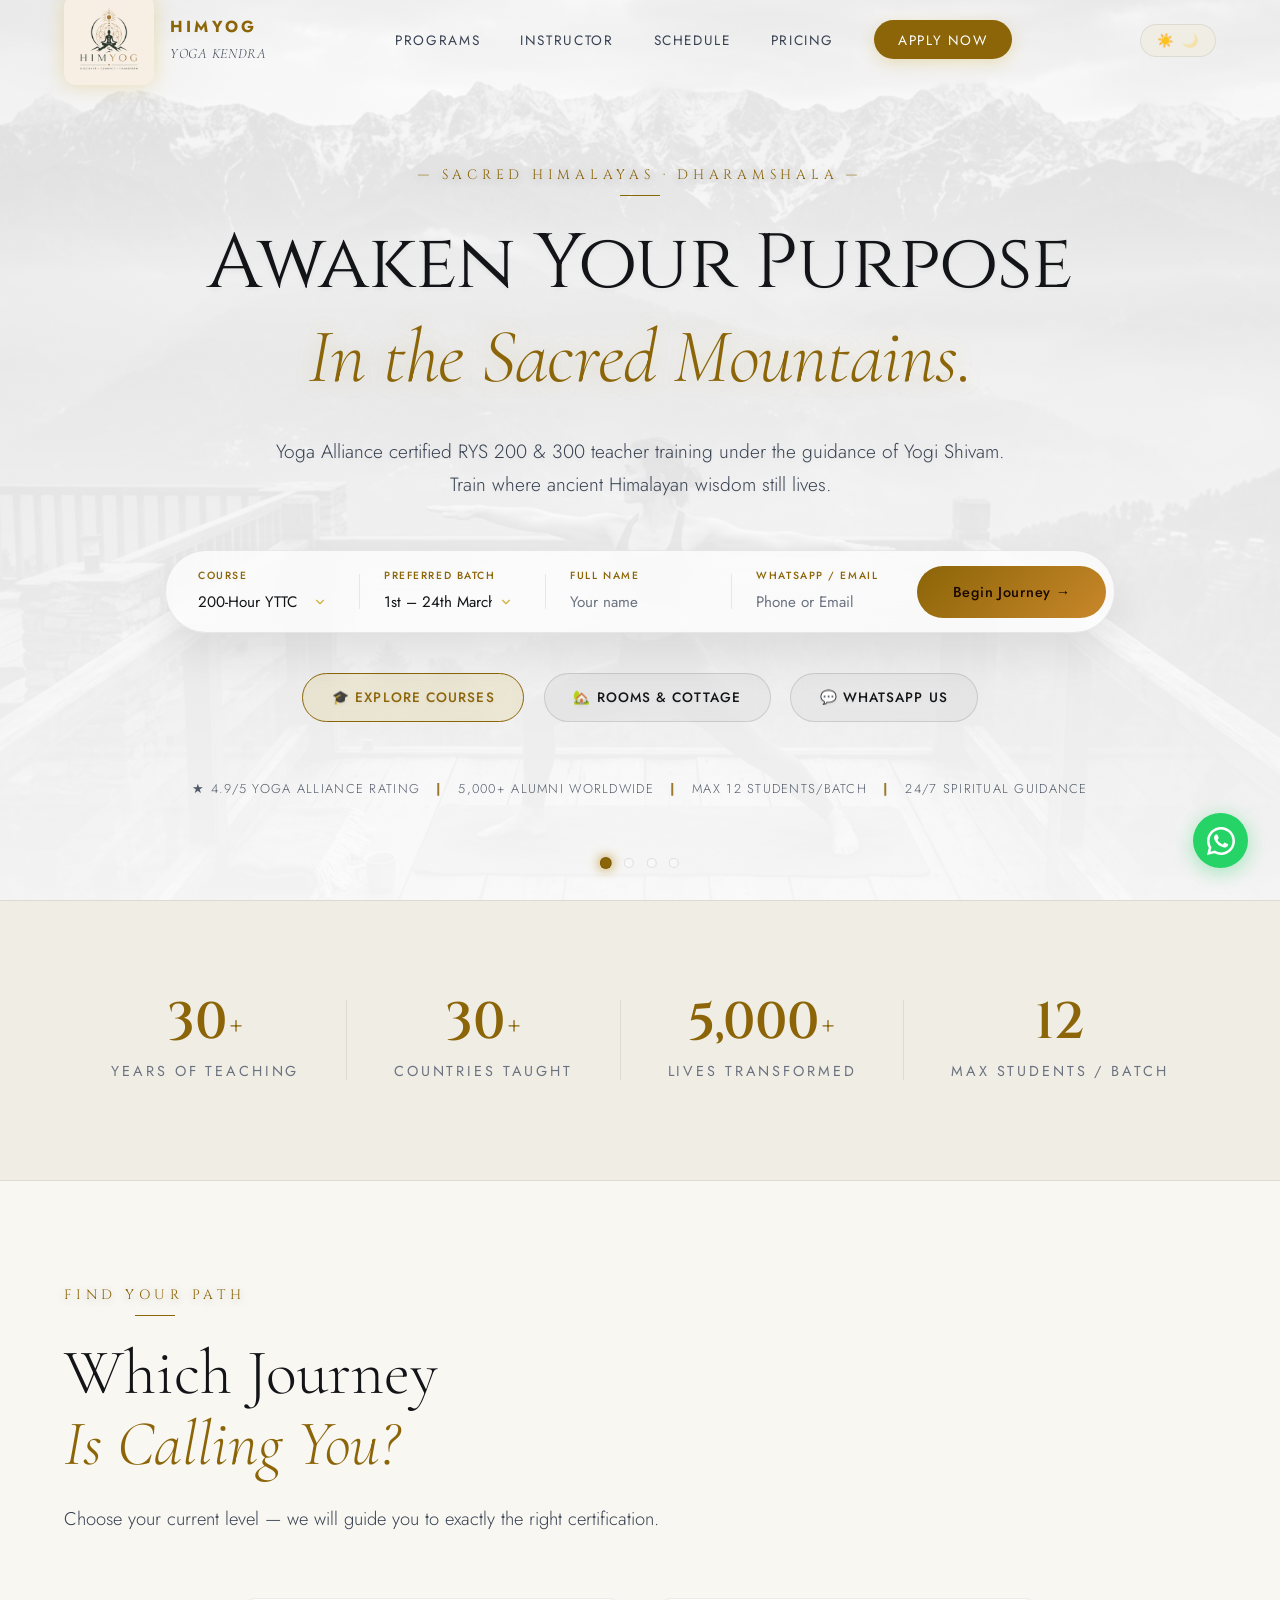
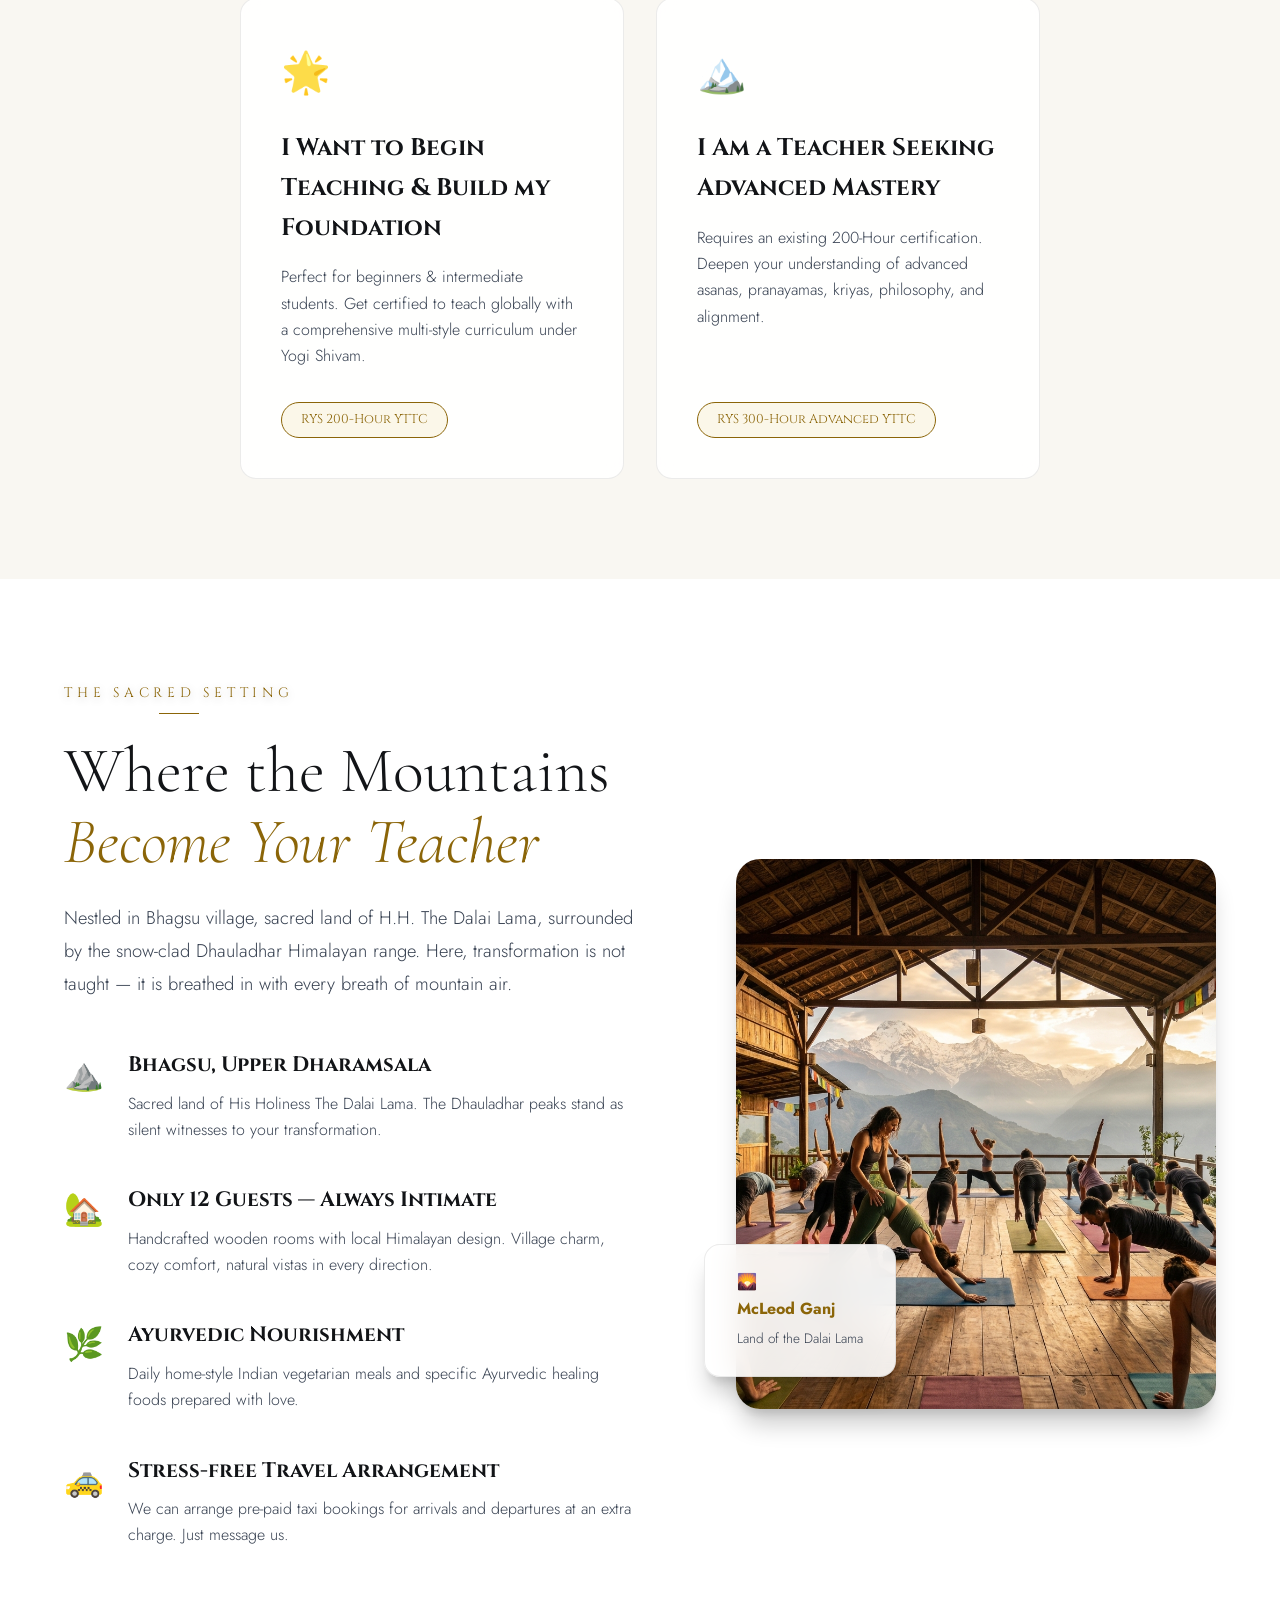
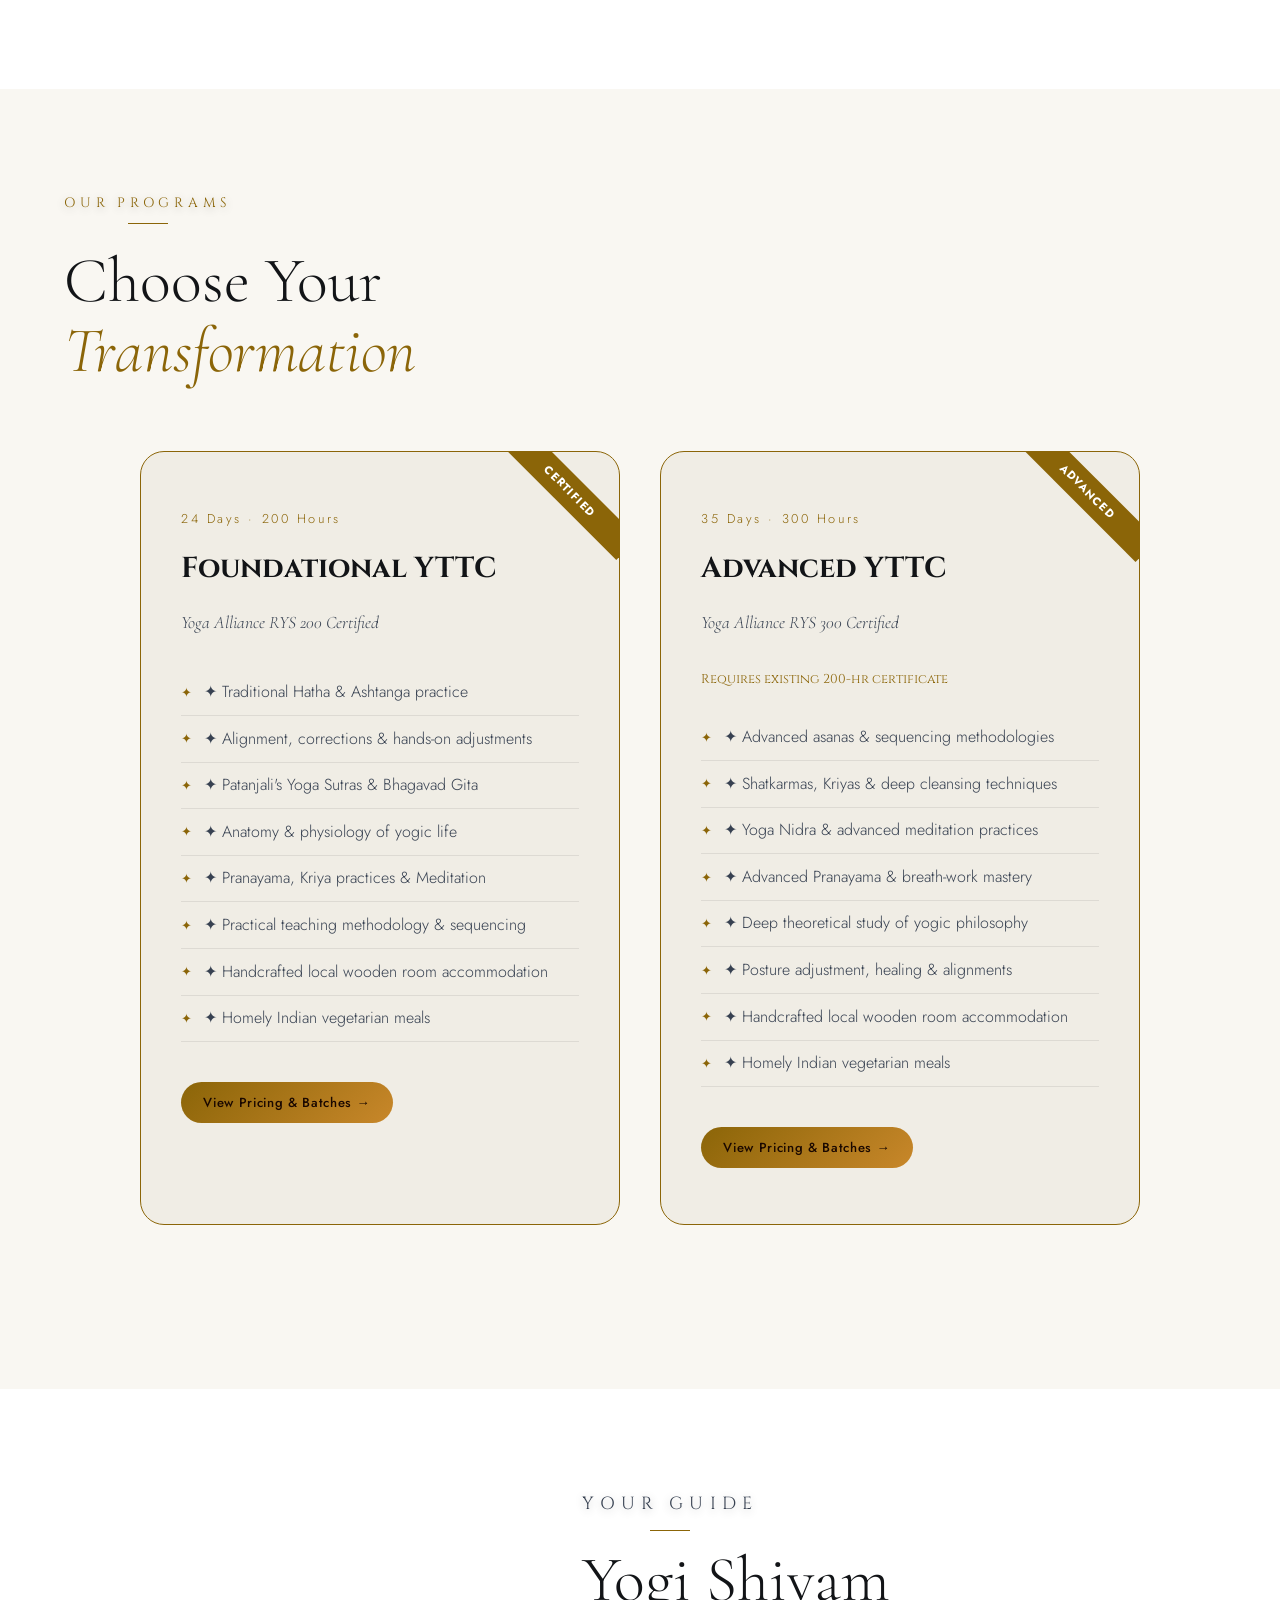
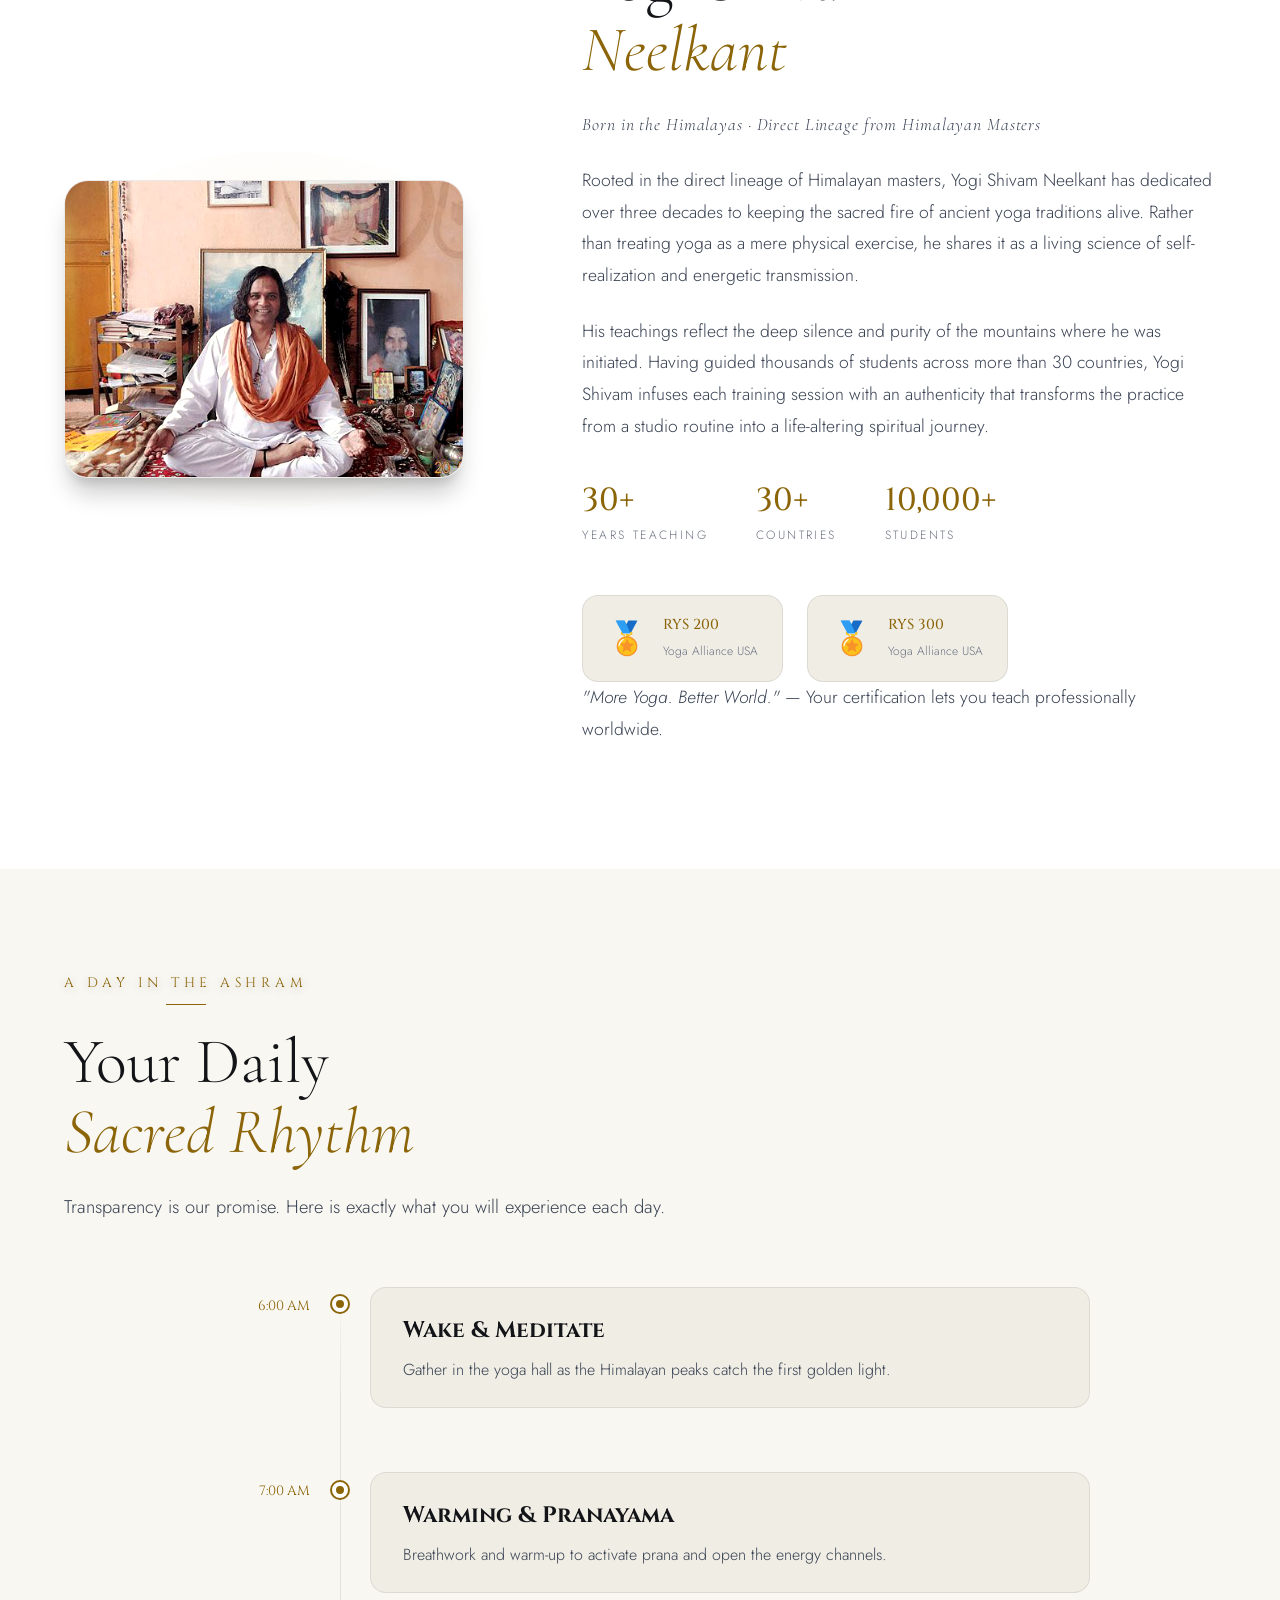
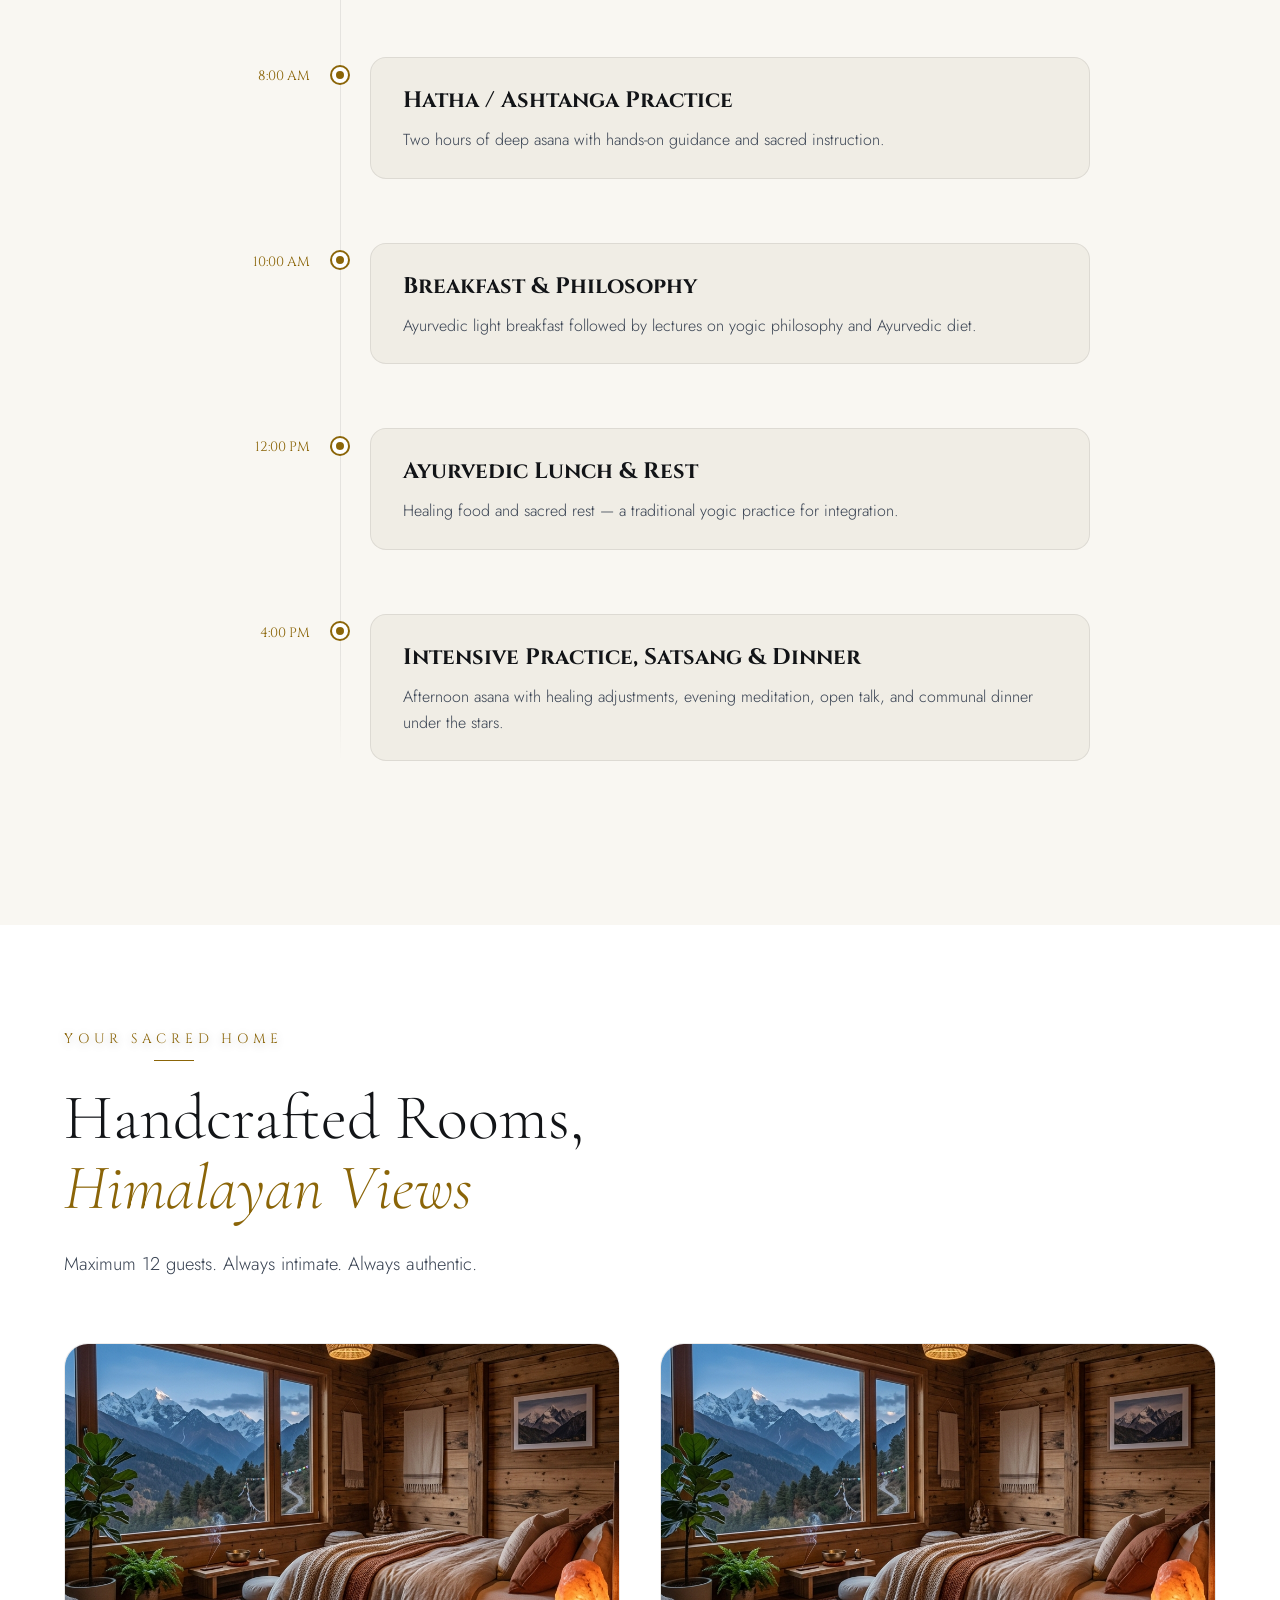
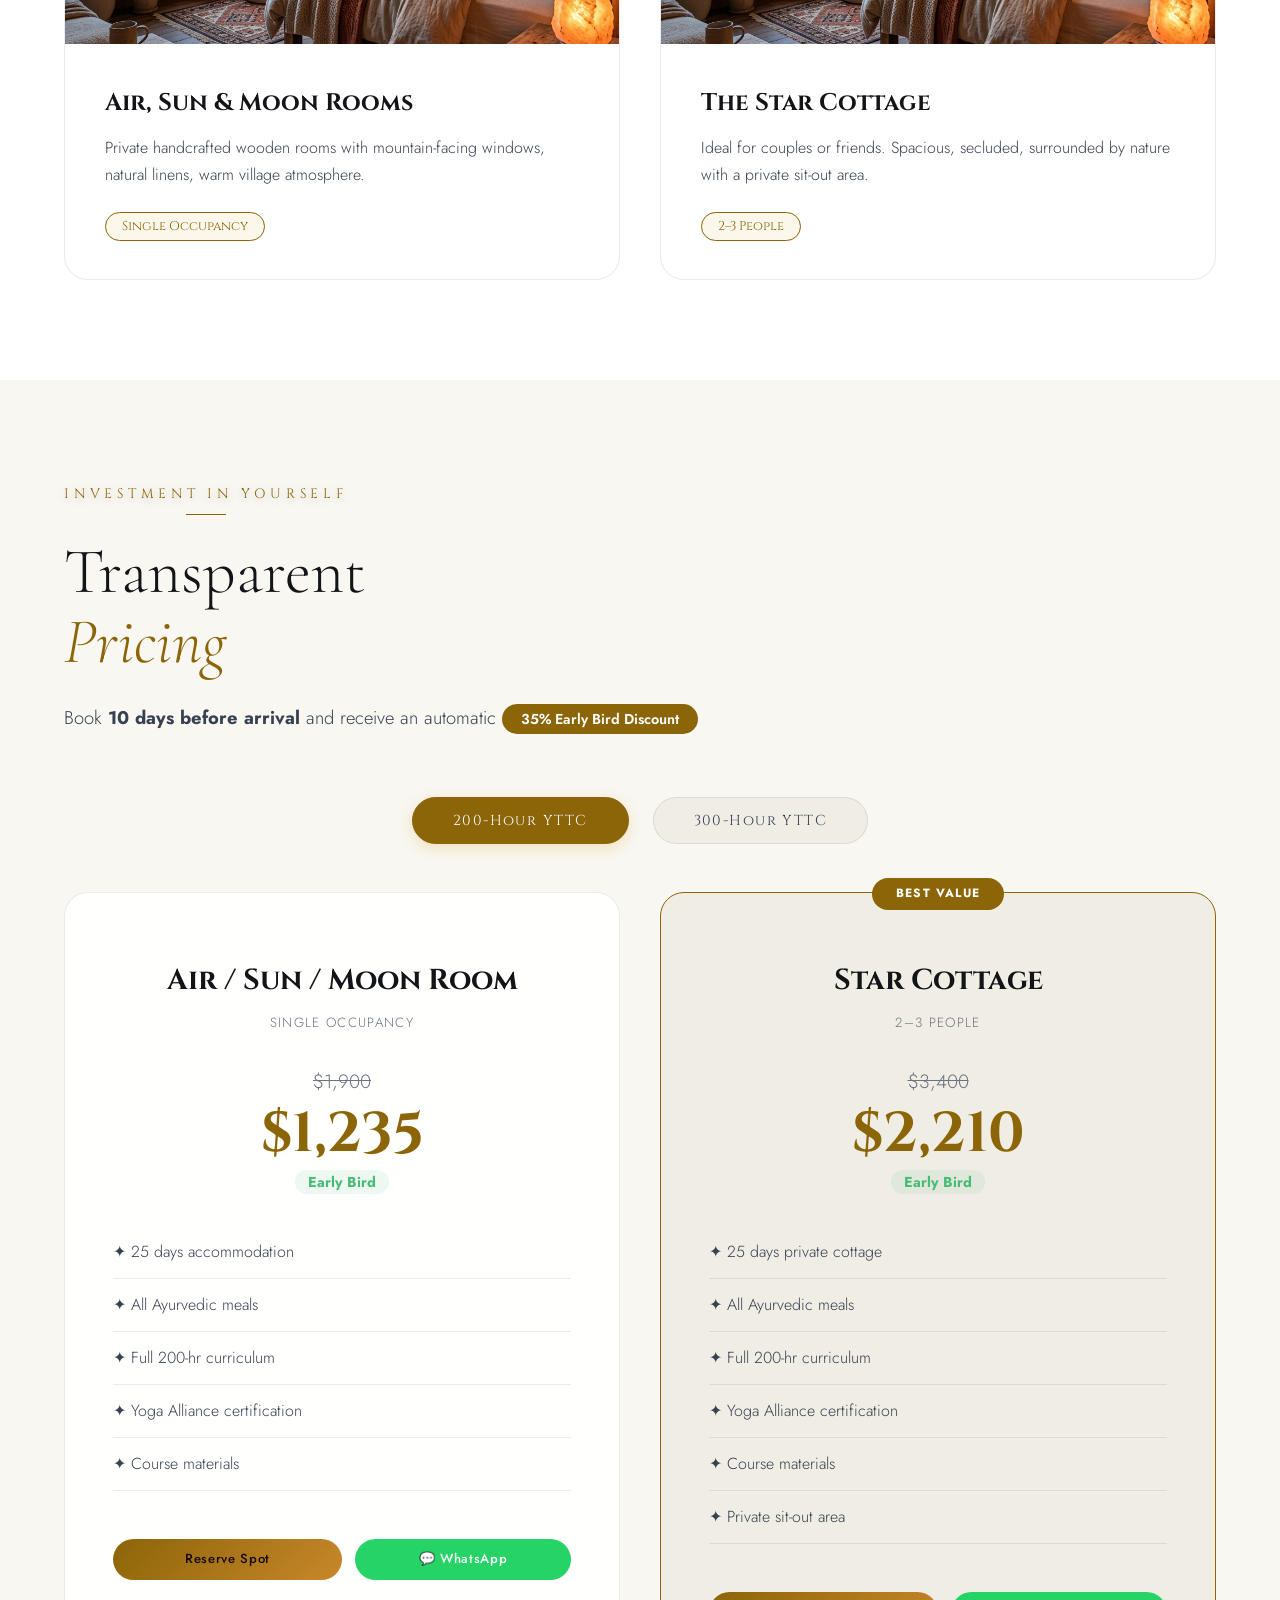
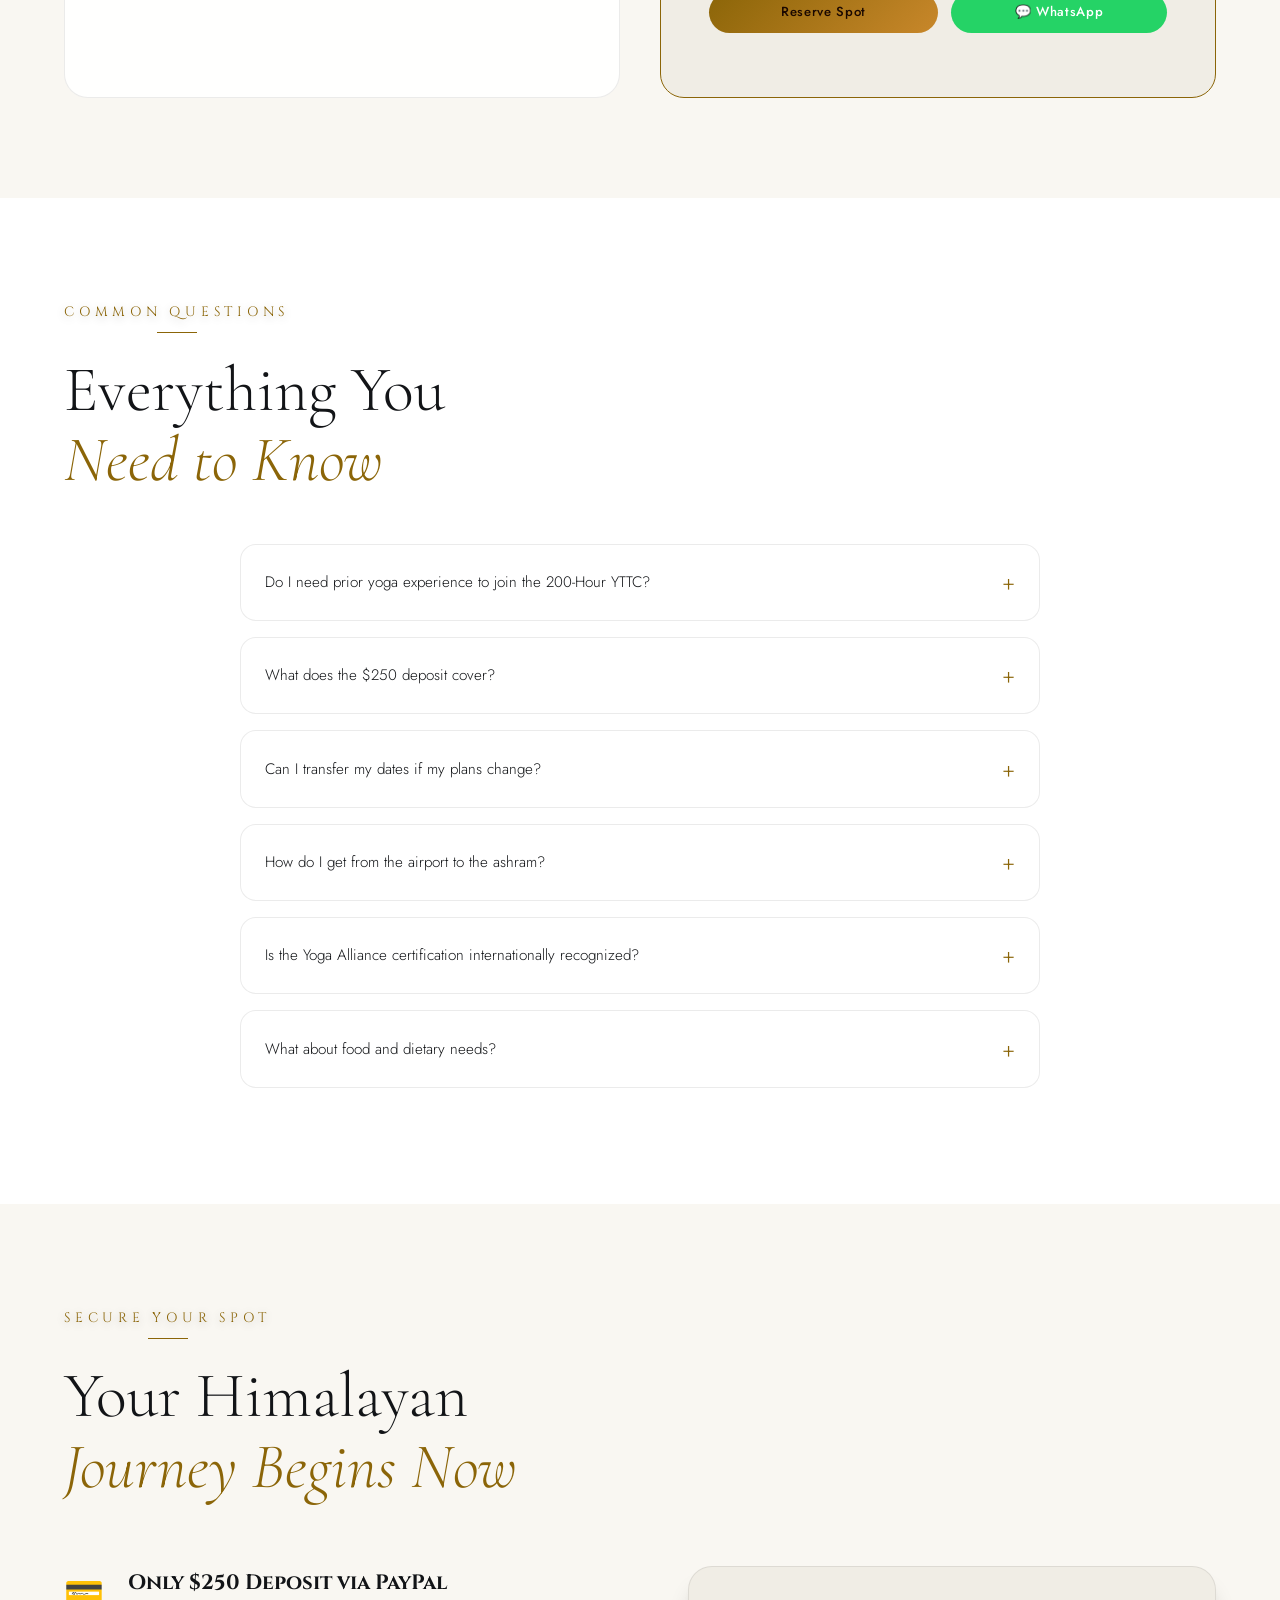
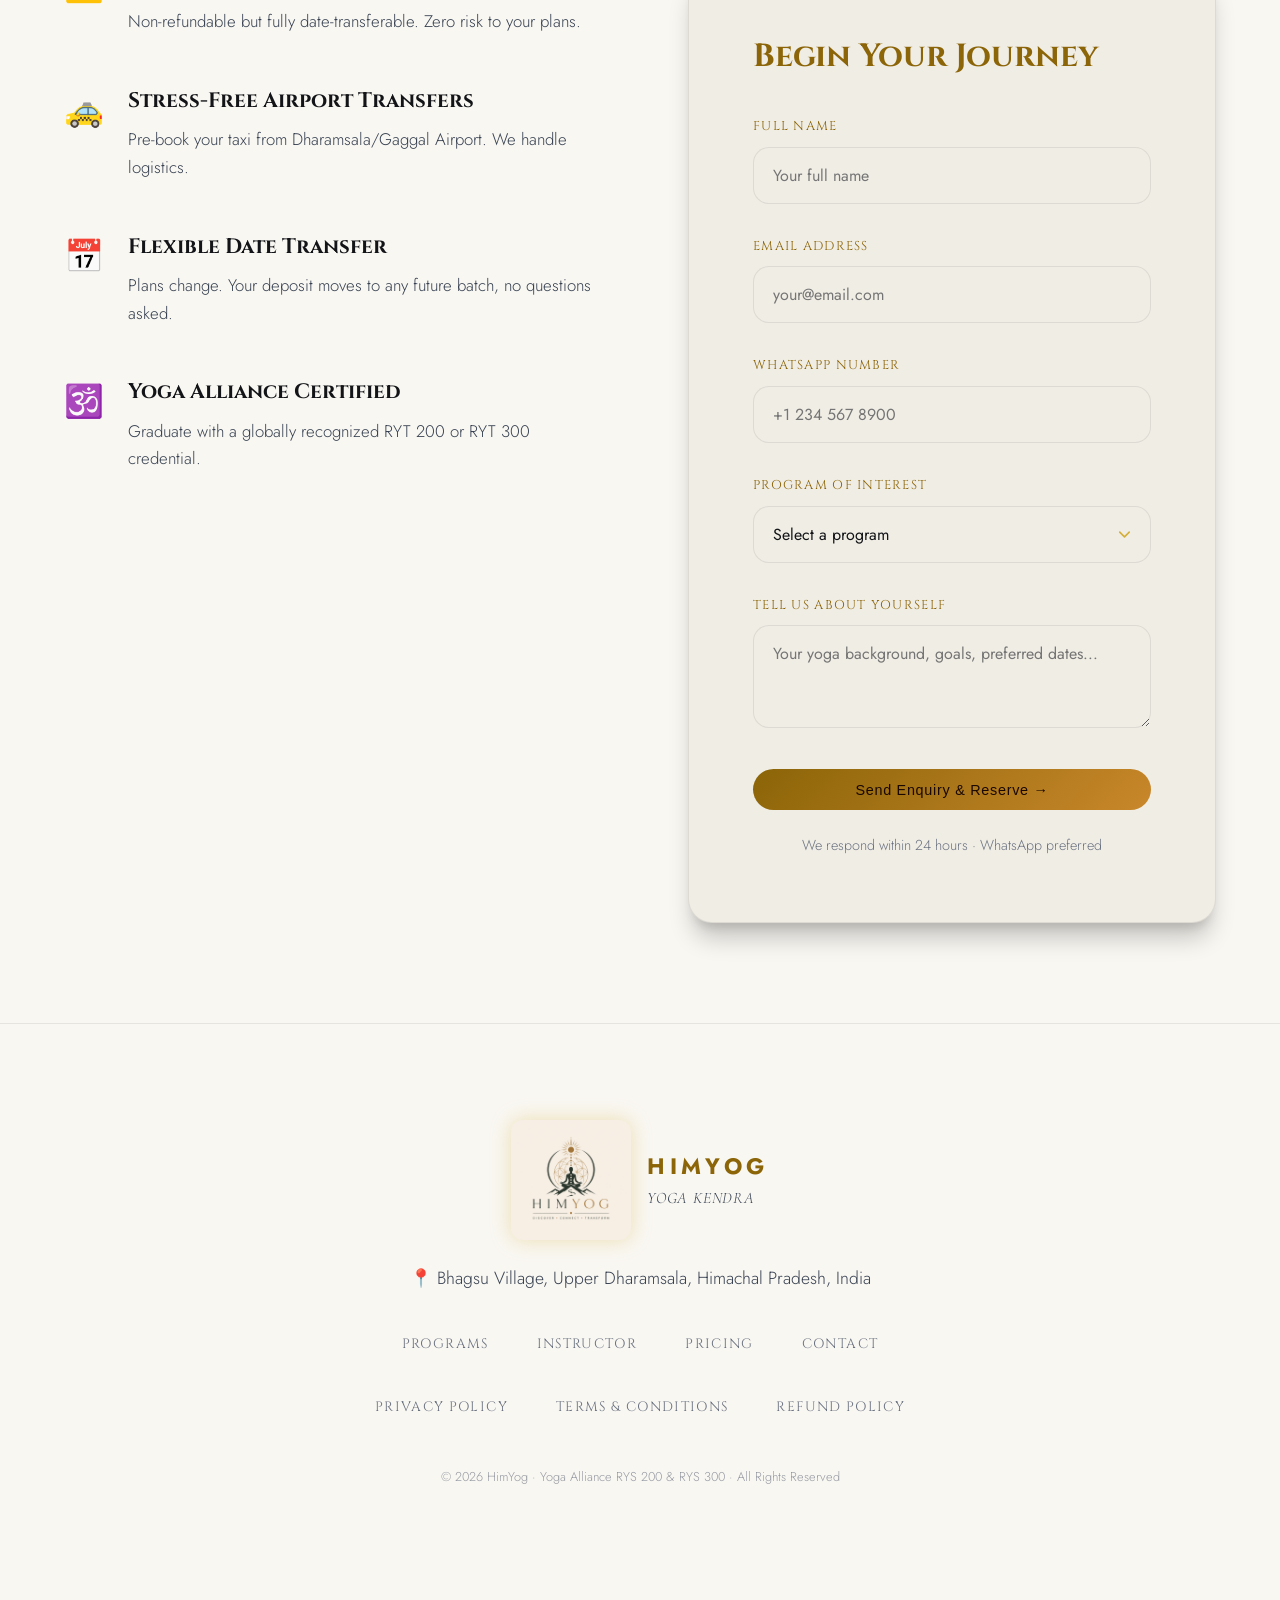
==== commit 3643b285: "Increase logo visibility and remove inline constraints" ====
--- a/index.html
+++ b/index.html
@@ -27,7 +27,7 @@
 <nav id="navbar">
   <div class="nav-inner">
     <a href="#" class="nav-logo">
-      <img src="logo.jpg" alt="HimYog Logo" class="logo-img" style="height: 48px; width: auto; object-fit: contain;">
+      <img src="logo.jpg" alt="HimYog Logo" class="logo-img">
       <div class="logo-words">
         <strong>HIMYOG</strong>
         <em>YOGA KENDRA</em>
@@ -416,7 +416,7 @@
 <footer>
   <div class="footer-inner">
     <div class="nav-logo" style="justify-content:center;margin-bottom:1.5rem">
-      <img src="logo.jpg" alt="HimYog Logo" class="logo-img footer-logo" style="height: 60px; width: auto; object-fit: contain;">
+      <img src="logo.jpg" alt="HimYog Logo" class="logo-img footer-logo">
       <div class="logo-words" style="text-align: left;">
         <strong style="font-size: 1.4rem;">HIMYOG</strong>
         <em style="font-size: 1rem;">YOGA KENDRA</em>
--- a/style.css
+++ b/style.css
@@ -1698,7 +1698,7 @@
 
 /* ===== LOGO IMAGE STYLES ===== */
 .logo-img {
-  height: 48px;
+  height: 90px;
   width: auto;
   object-fit: contain;
   filter: drop-shadow(0 0 10px rgba(212, 175, 55, 0.35));
@@ -1709,7 +1709,7 @@
   transform: scale(1.05);
 }
 .logo-img.footer-logo {
-  height: 60px;
+  height: 120px;
 }
 
 /* ===== ENQUIRY MODAL ===== */
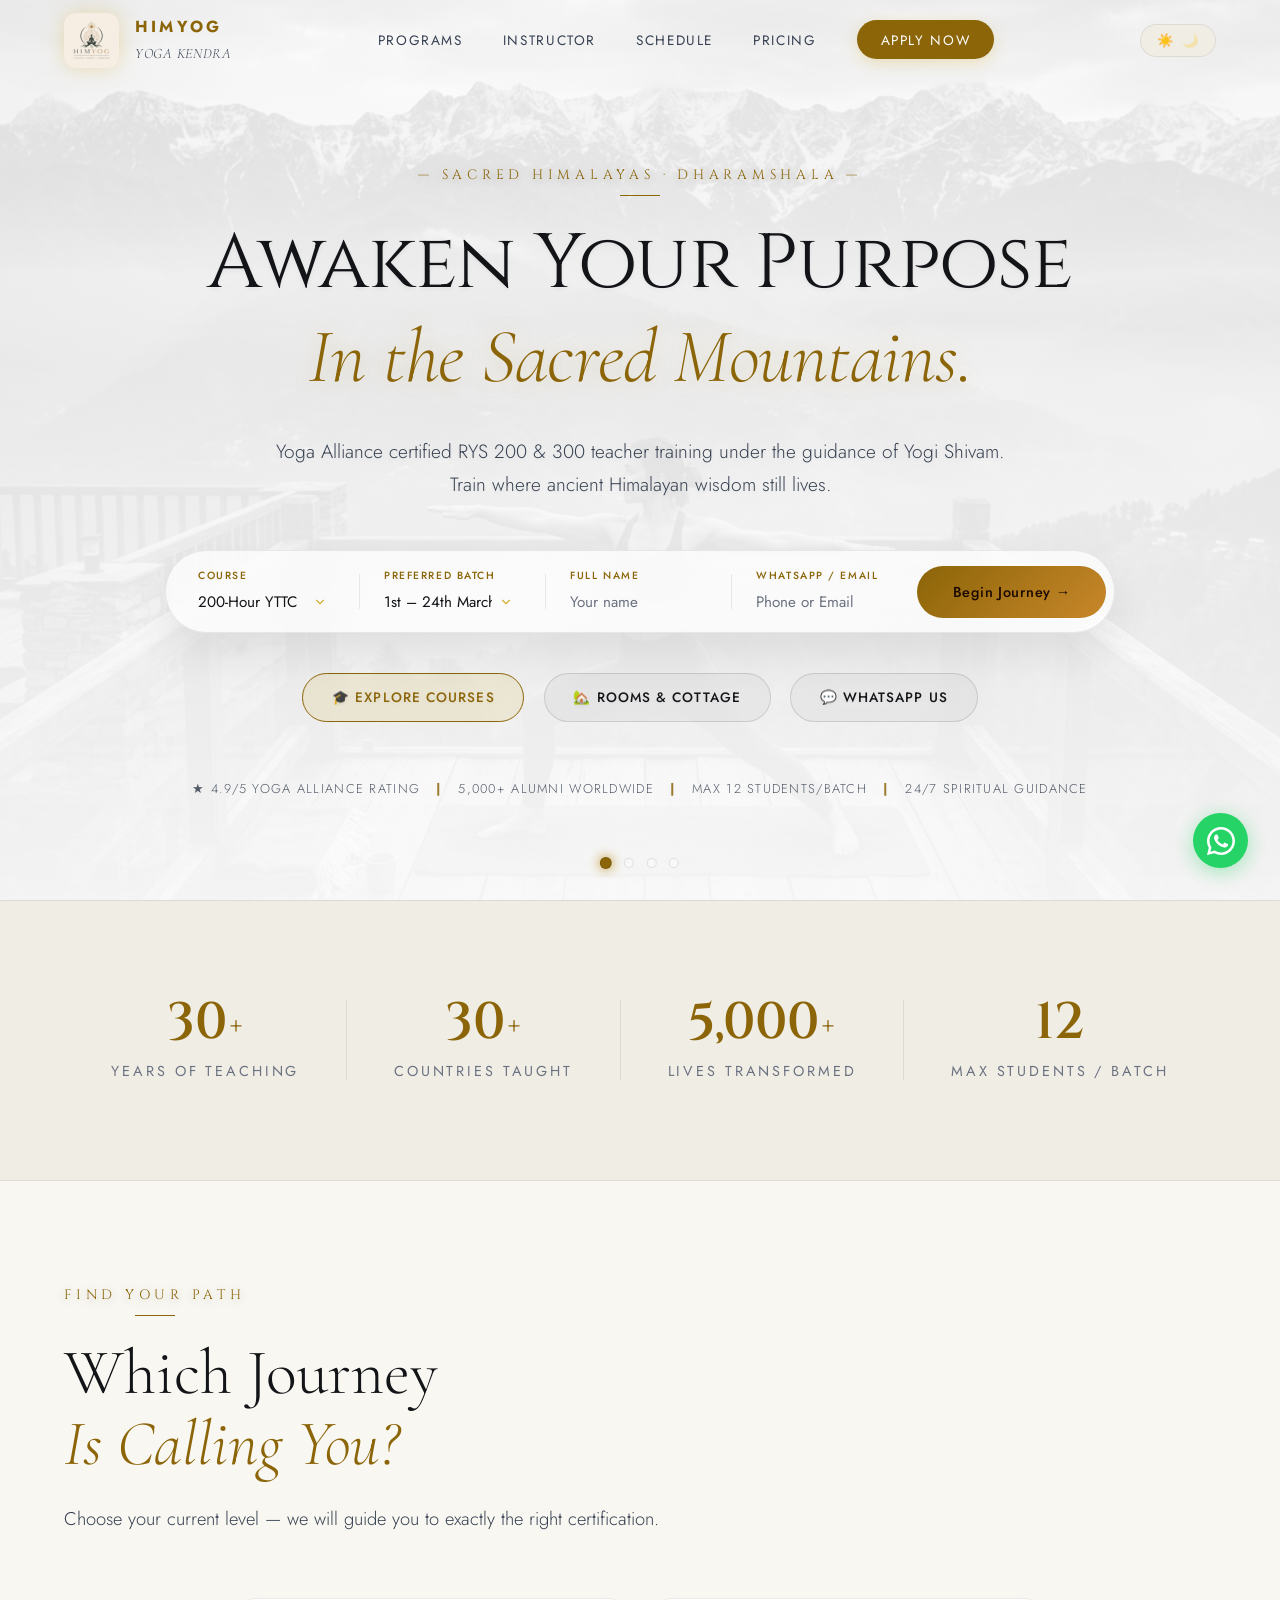
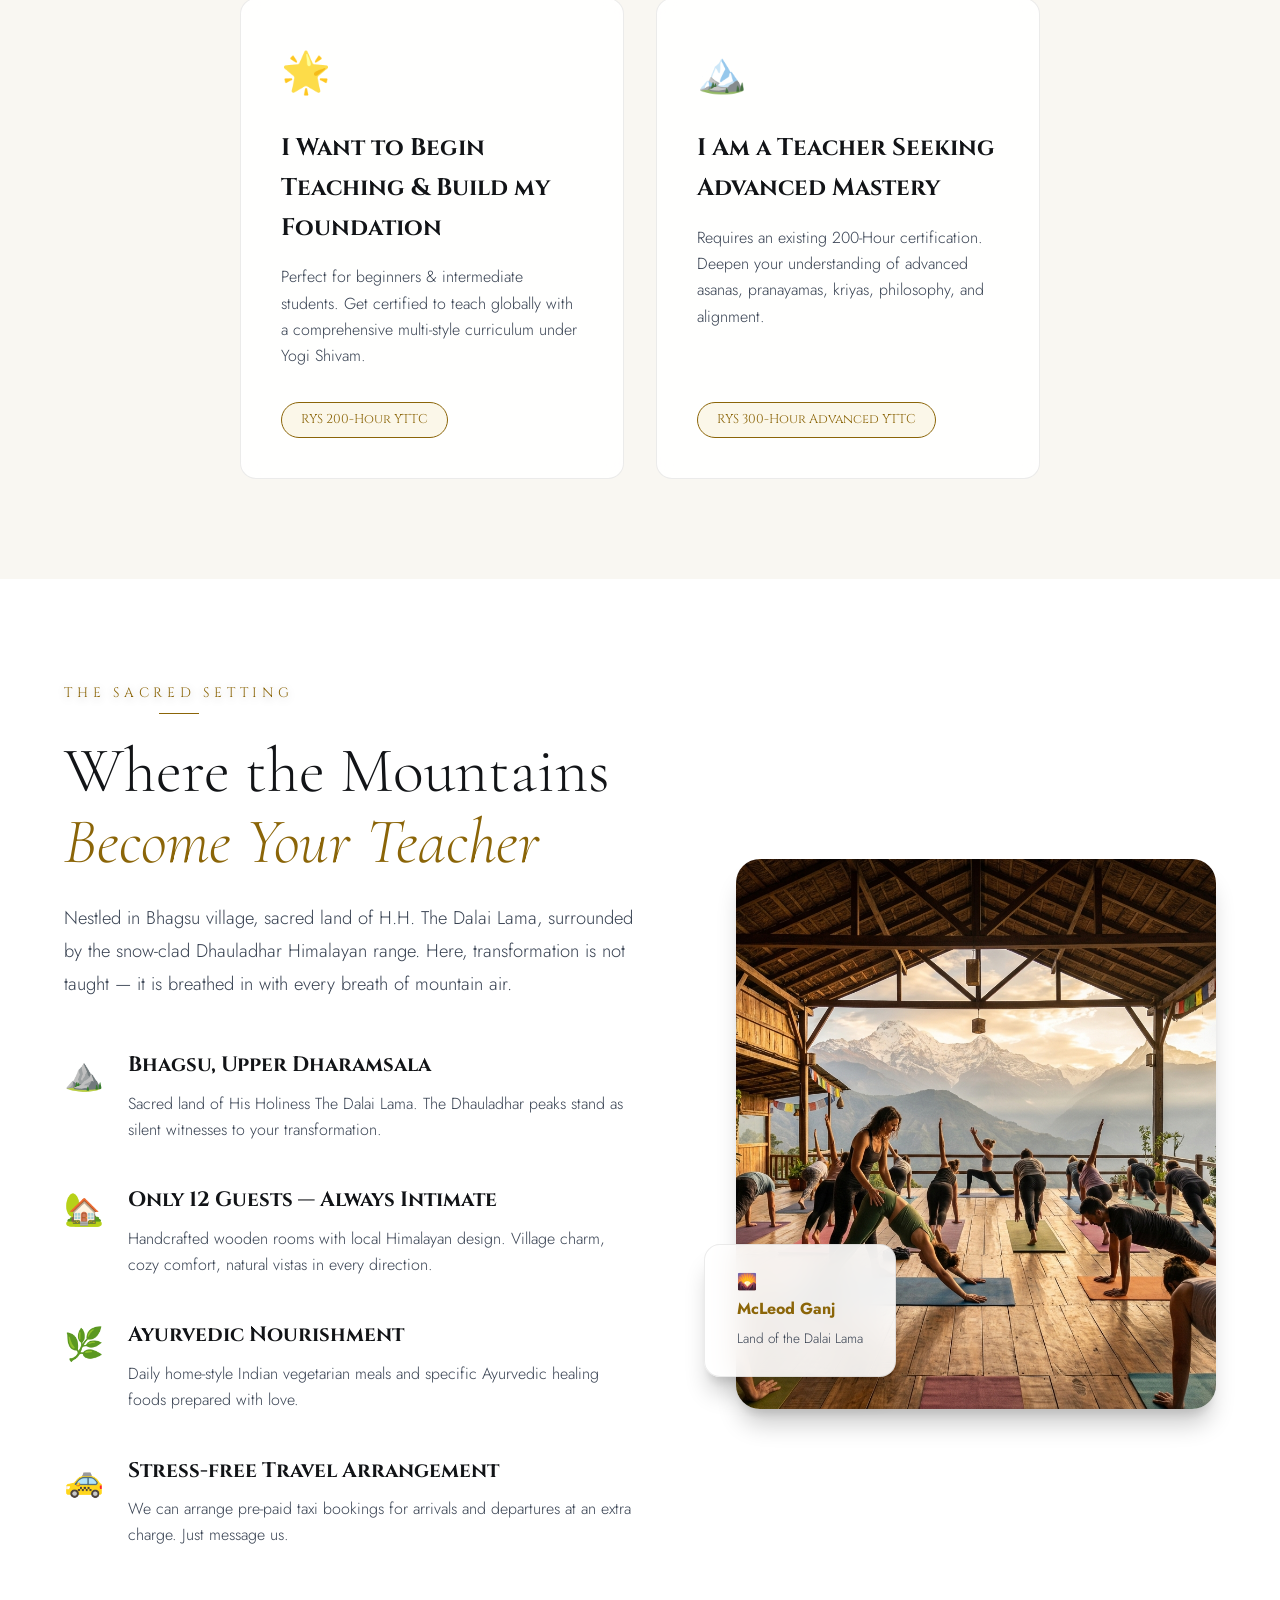
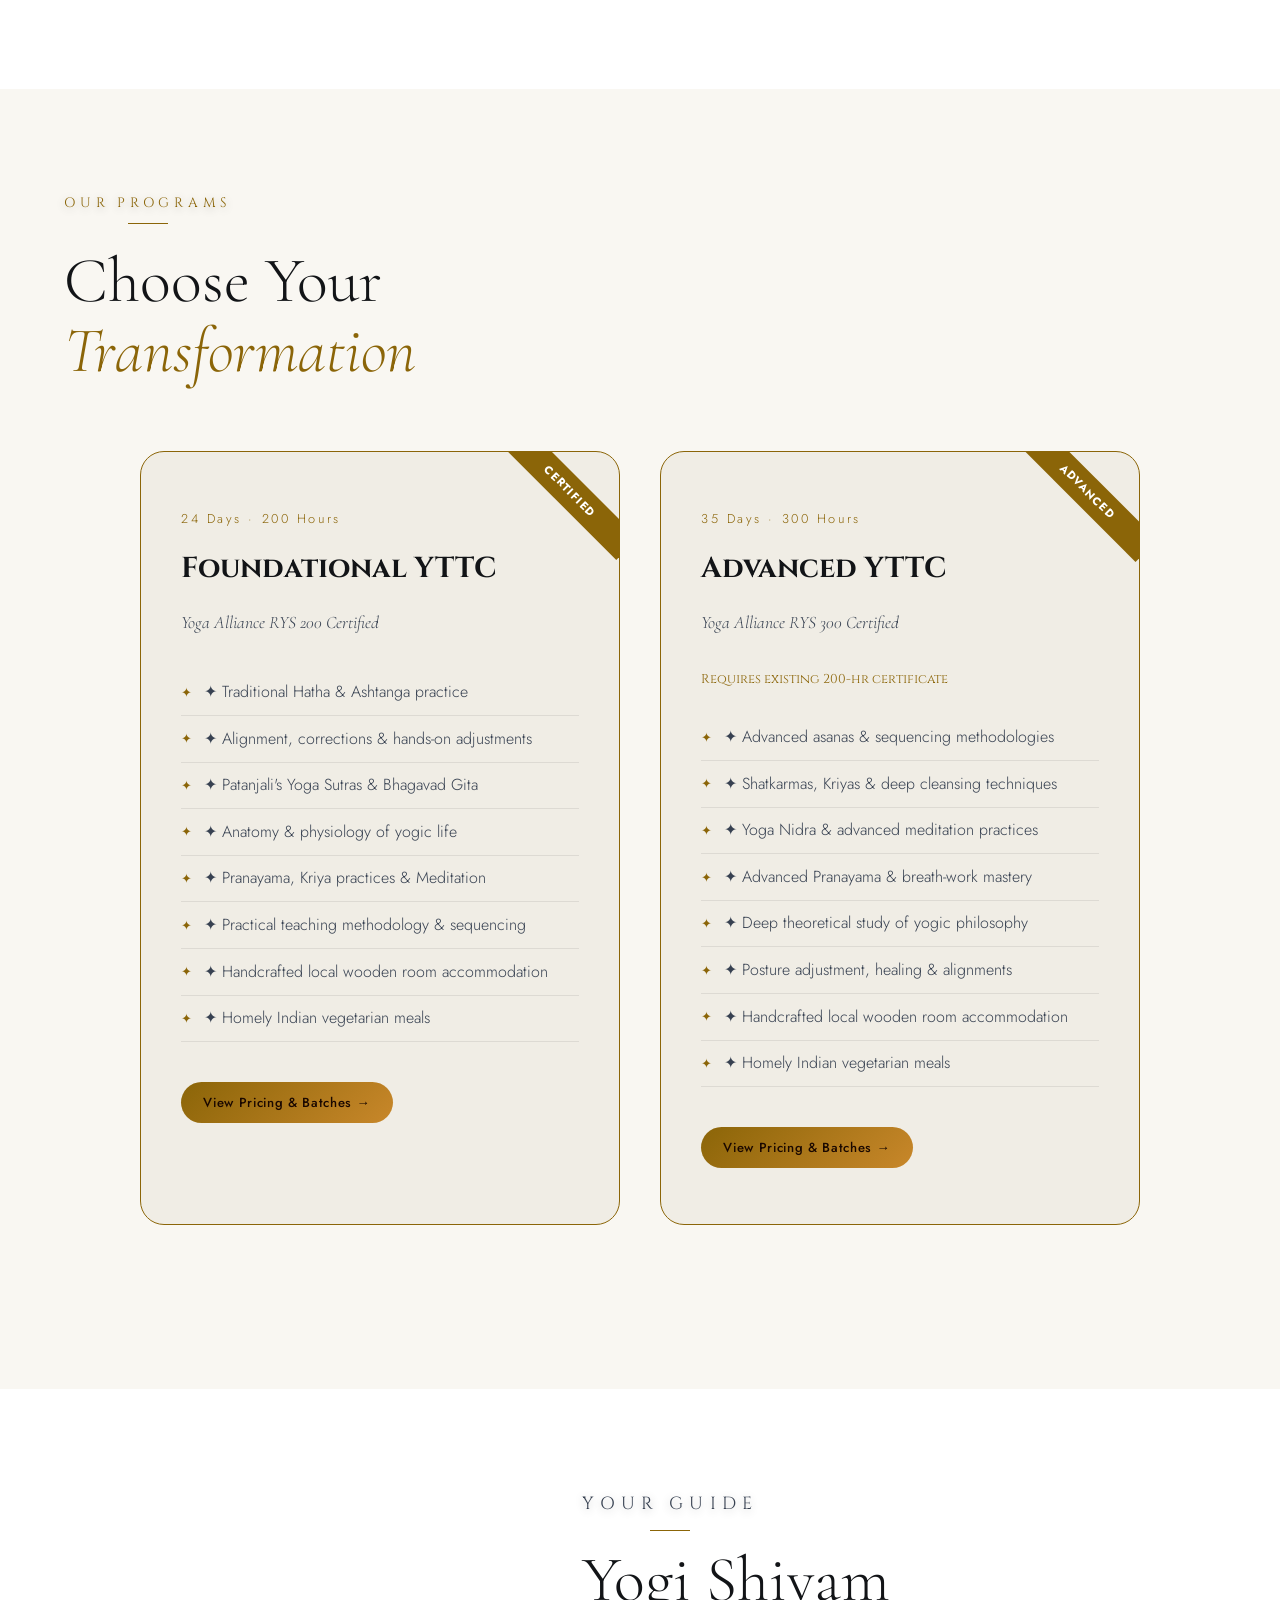
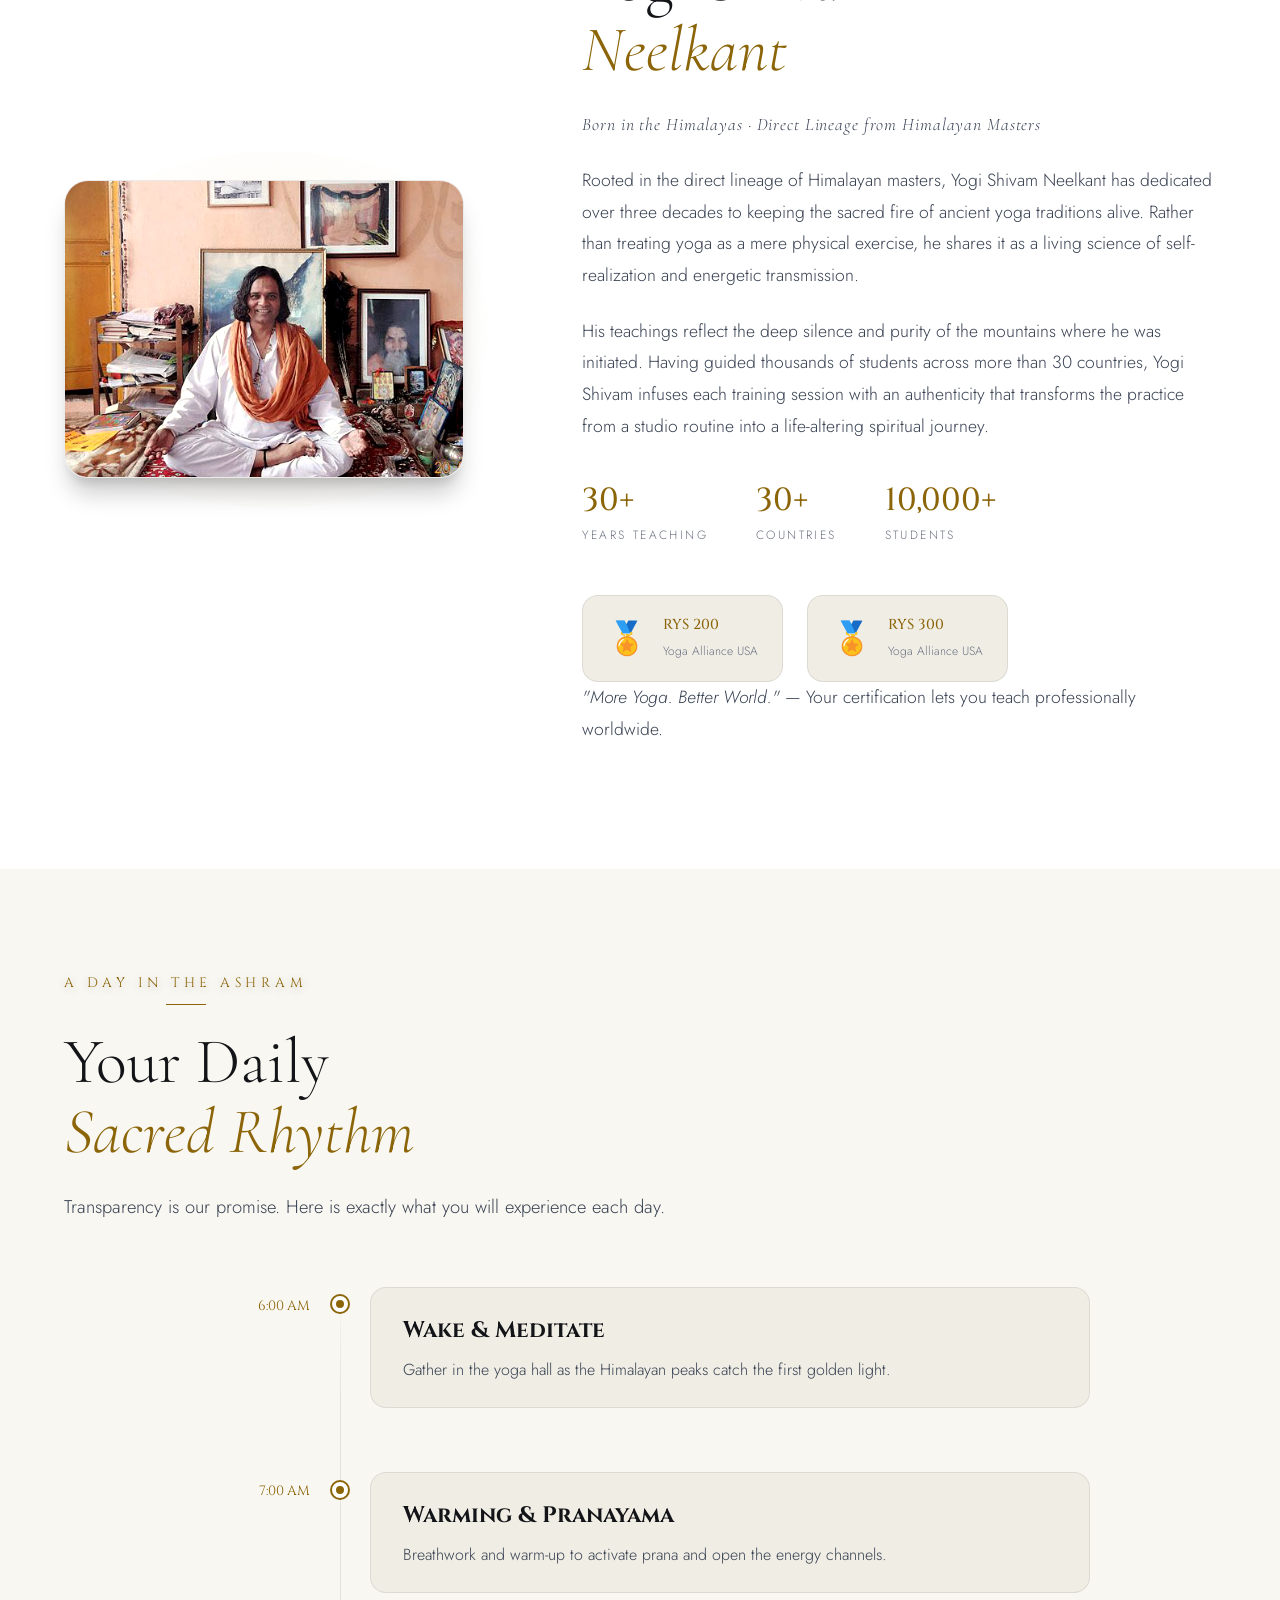
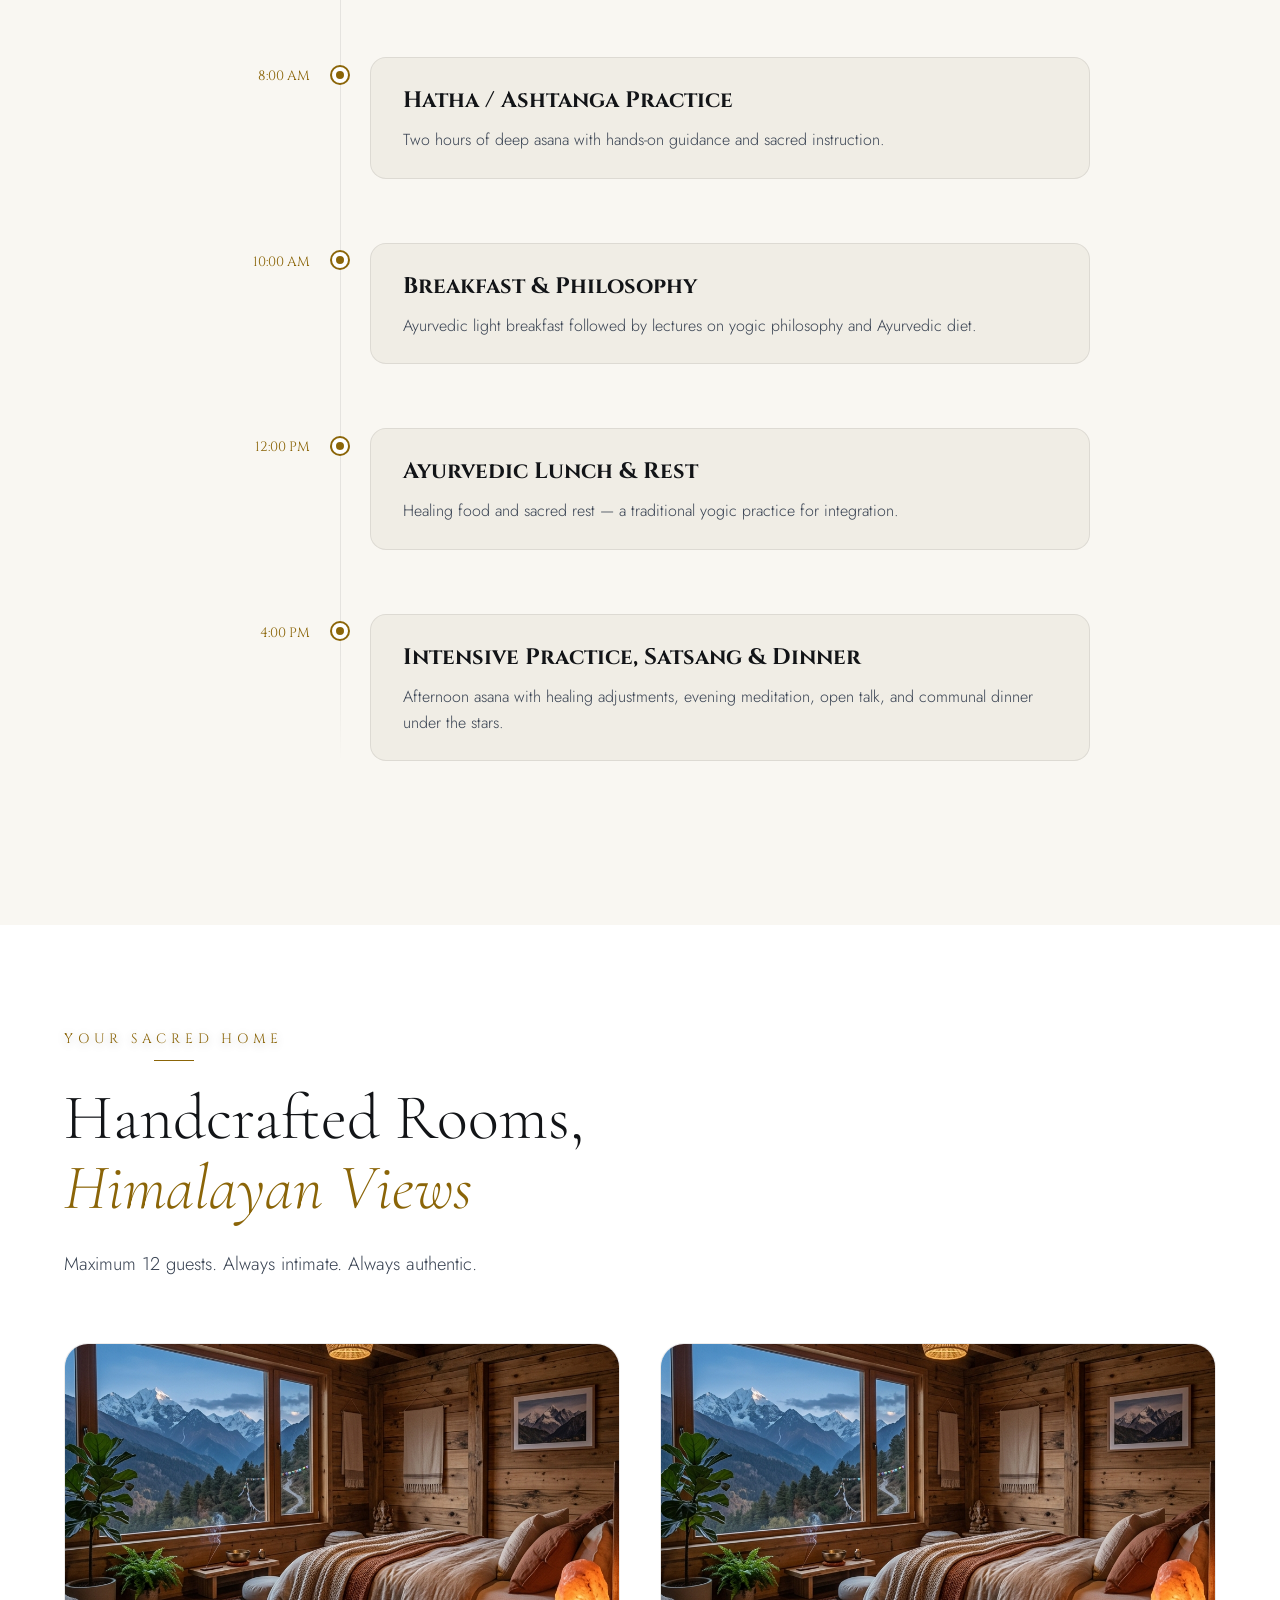
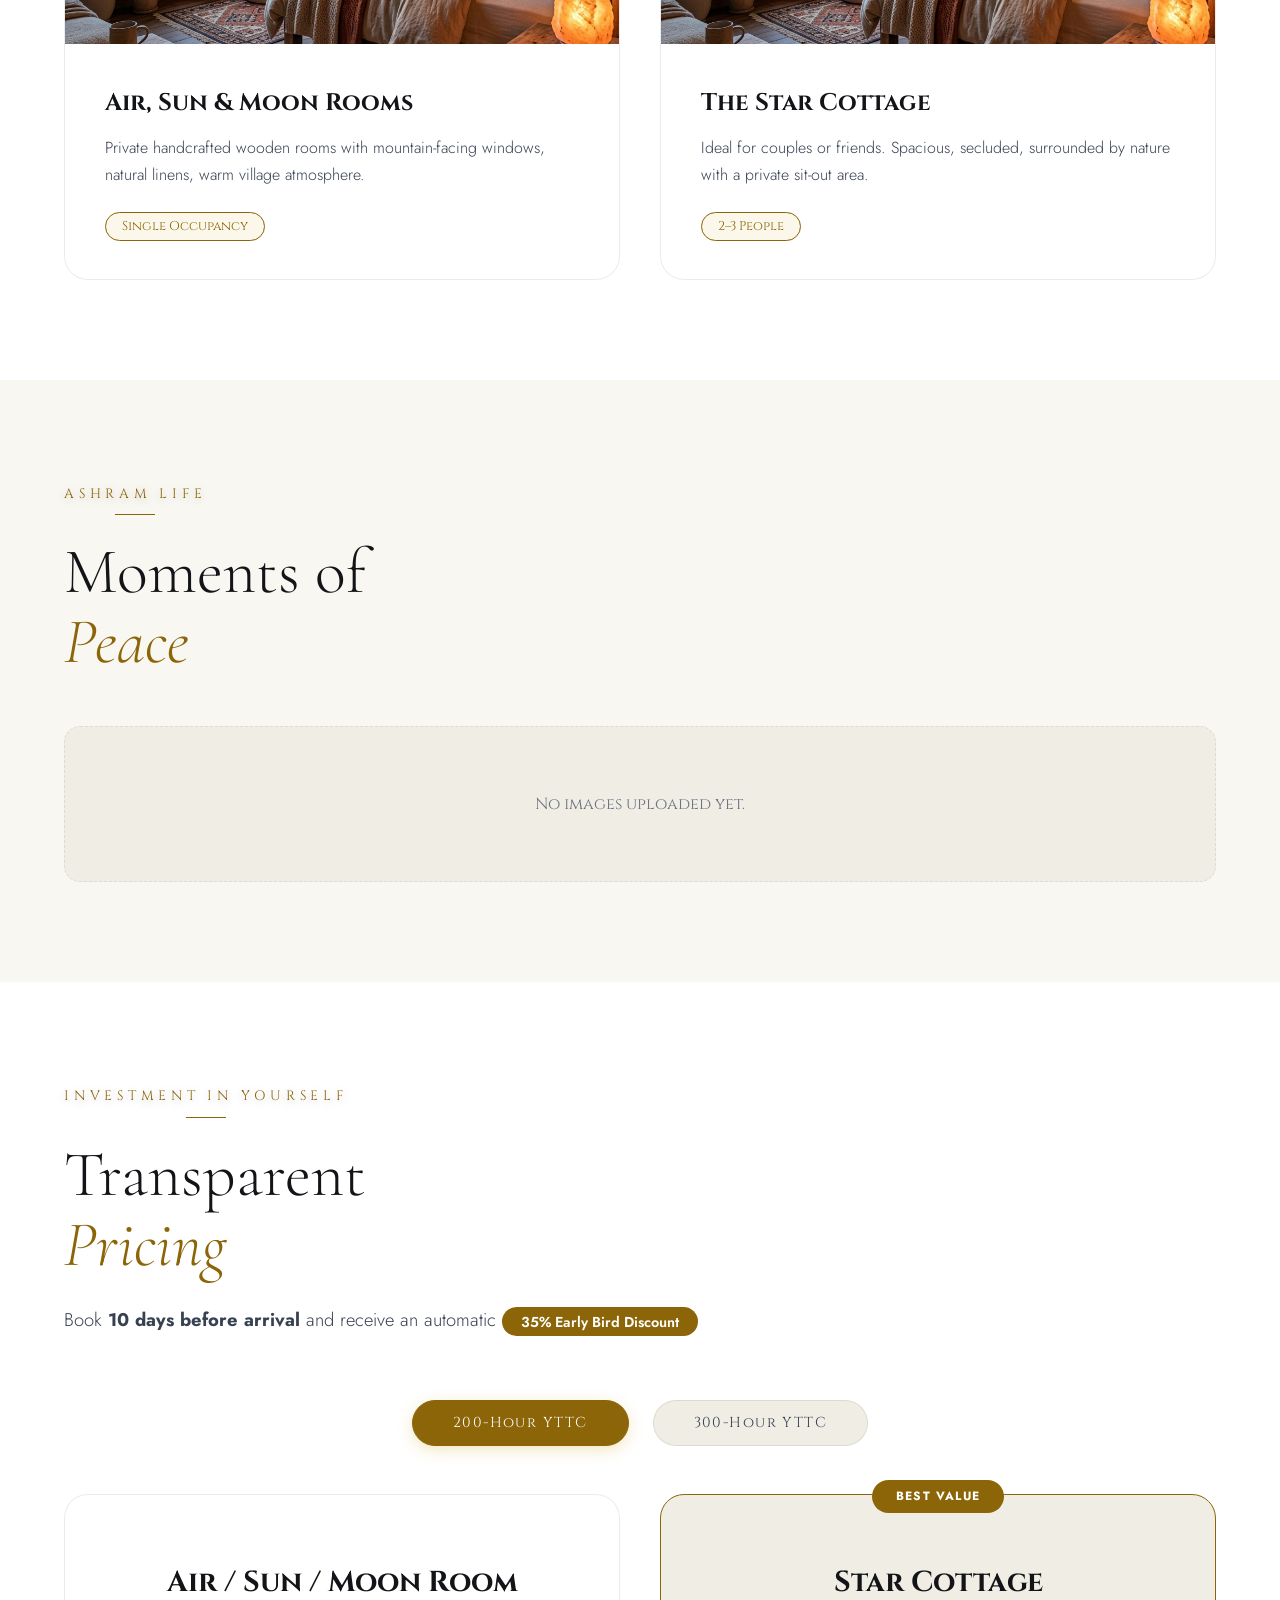
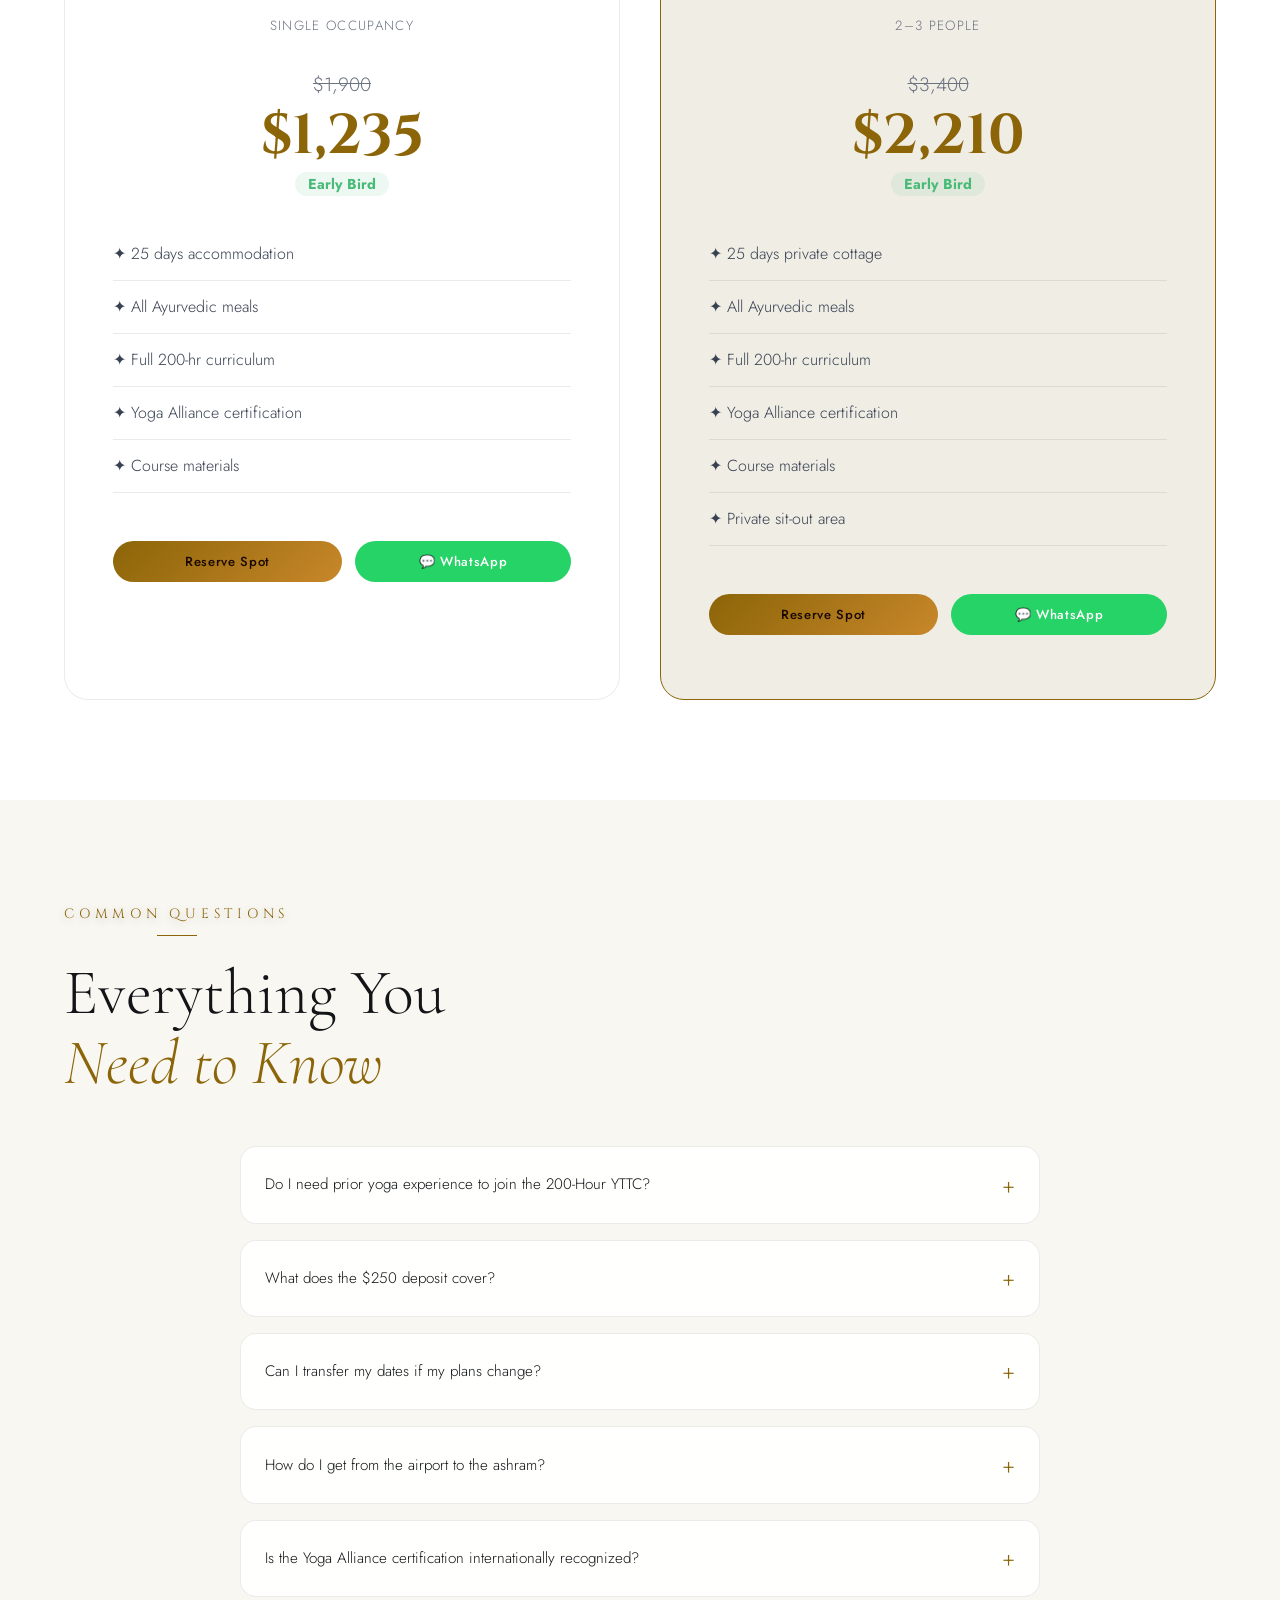
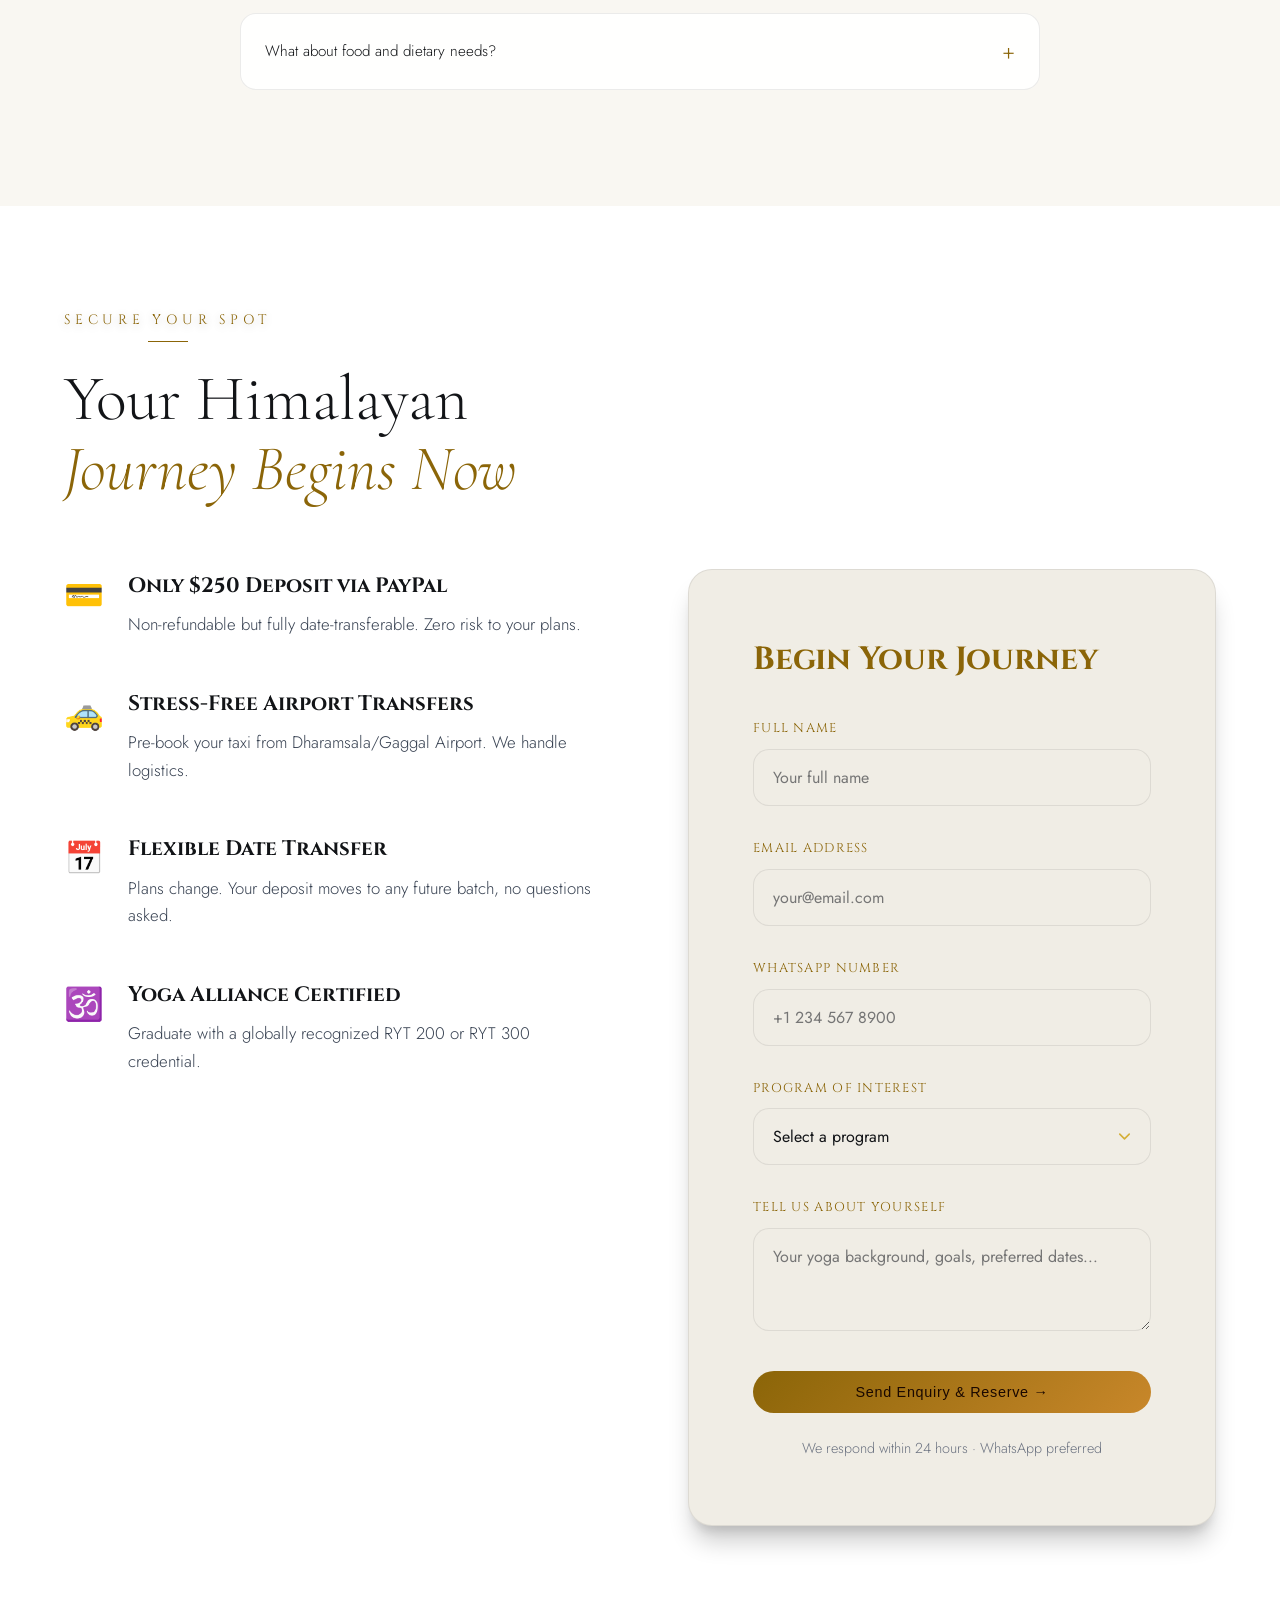
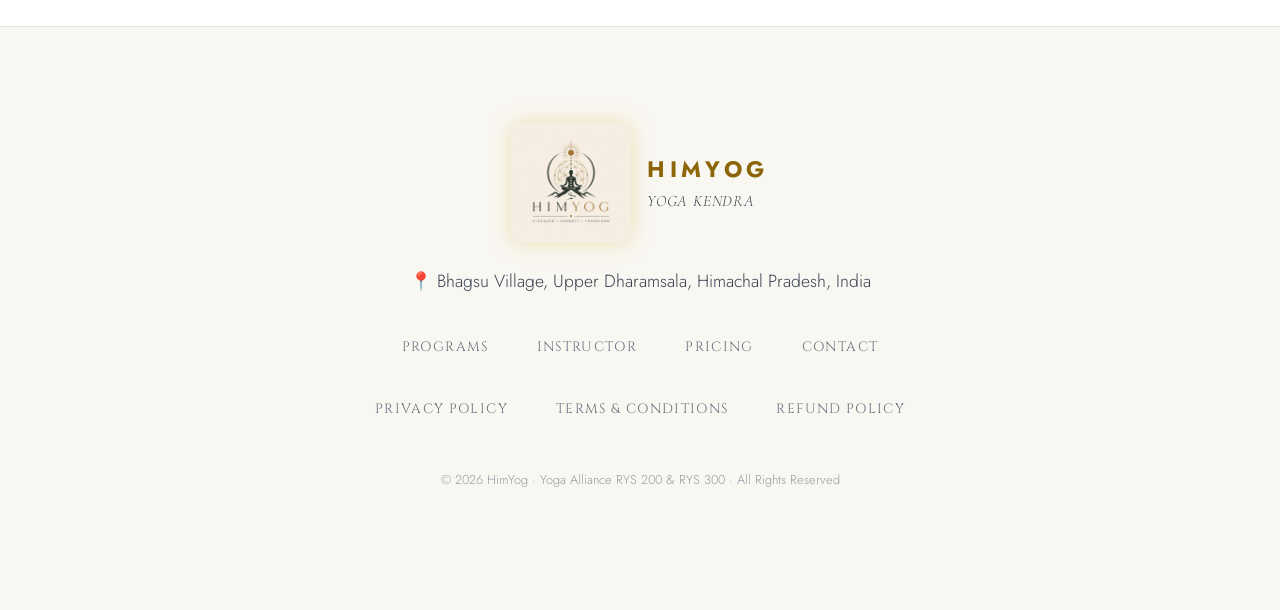
==== commit fb378197: "Add dynamic gallery, update room images, fix logo size" ====
--- a/index.html
+++ b/index.html
@@ -1,6 +1,7 @@
 <!DOCTYPE html>
 <html lang="en" data-theme="light">
 <head>
+  <link rel="icon" type="image/jpeg" href="logo.jpg">
 <meta charset="UTF-8"/>
 <meta name="viewport" content="width=device-width,initial-scale=1.0"/>
 <title>HimYog | Himalayan Yoga Teacher Training in Dharamsala</title>
@@ -281,13 +282,24 @@
     <p class="section-sub">Maximum 12 guests. Always intimate. Always authentic.</p>
     <div class="rooms-grid">
       <div class="rcard">
-        <img src="rooms.png" alt="Ashram rooms"/>
+        <img src="rooms.png" id="room1-img" alt="Ashram rooms"/>
         <div class="rinfo"><h4>Air, Sun &amp; Moon Rooms</h4><p>Private handcrafted wooden rooms with mountain-facing windows, natural linens, warm village atmosphere.</p><span class="rtag">Single Occupancy</span></div>
       </div>
       <div class="rcard">
-        <img src="rooms.png" alt="Star Cottage"/>
+        <img src="rooms.png" id="room2-img" alt="Star Cottage"/>
         <div class="rinfo"><h4>The Star Cottage</h4><p>Ideal for couples or friends. Spacious, secluded, surrounded by nature with a private sit-out area.</p><span class="rtag">2–3 People</span></div>
       </div>
+    </div>
+  </div>
+</section>
+
+<!-- GALLERY -->
+<section id="gallery-section">
+  <div class="section-wrap">
+    <p class="eyebrow">Ashram Life</p>
+    <h2>Moments of<br/><em>Peace</em></h2>
+    <div id="gallery-grid" class="gallery-grid">
+      <!-- Gallery images will be injected here by script.js -->
     </div>
   </div>
 </section>
--- a/style.css
+++ b/style.css
@@ -1316,6 +1316,47 @@
 .fa{display:none;padding:0 1.5rem 1.2rem;font-size:.9rem;color:var(--text2);line-height:1.7}
 .fitem.open .fa{display:block}
 
+/* ===== GALLERY ===== */
+.gallery-grid {
+  display: grid;
+  grid-template-columns: repeat(auto-fill, minmax(280px, 1fr));
+  gap: 1.5rem;
+  margin-top: 3rem;
+}
+.gallery-item {
+  position: relative;
+  overflow: hidden;
+  border-radius: var(--radius-md);
+  aspect-ratio: 4/3;
+  cursor: pointer;
+  box-shadow: var(--shadow-md);
+  transition: var(--transition);
+}
+.gallery-item:hover {
+  transform: translateY(-5px);
+  box-shadow: var(--shadow-lg);
+  border: 1px solid var(--gold);
+}
+.gallery-item img {
+  width: 100%;
+  height: 100%;
+  object-fit: cover;
+  transition: transform 0.5s ease;
+}
+.gallery-item:hover img {
+  transform: scale(1.05);
+}
+.gallery-empty {
+  grid-column: 1 / -1;
+  text-align: center;
+  color: var(--text-mute);
+  padding: 4rem;
+  background: var(--bg-accent);
+  border: 1px dashed var(--glass-border);
+  border-radius: var(--radius-md);
+  font-family: 'Cinzel', serif;
+}
+
 /* ===== BOOKING ===== */
 .booking-wrap {
   display: grid;
@@ -1698,7 +1739,7 @@
 
 /* ===== LOGO IMAGE STYLES ===== */
 .logo-img {
-  height: 90px;
+  height: 55px;
   width: auto;
   object-fit: contain;
   filter: drop-shadow(0 0 10px rgba(212, 175, 55, 0.35));
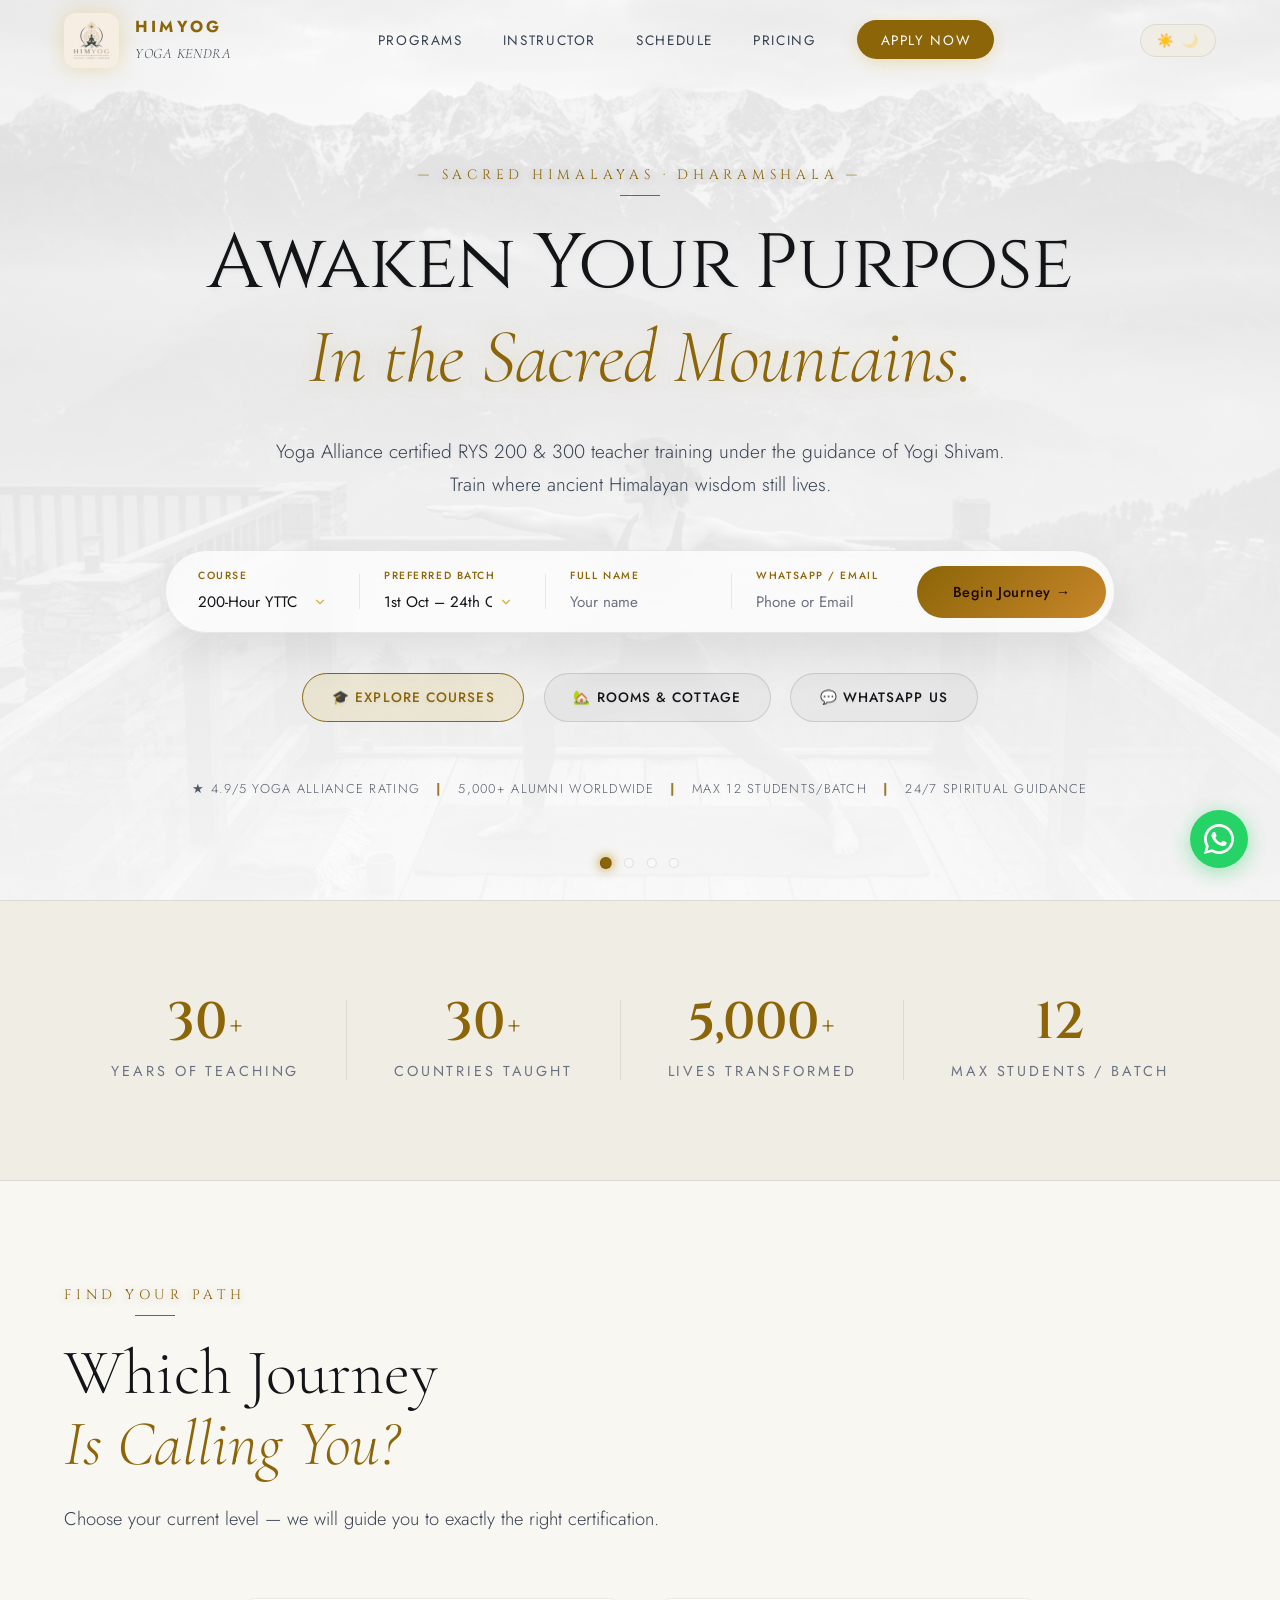
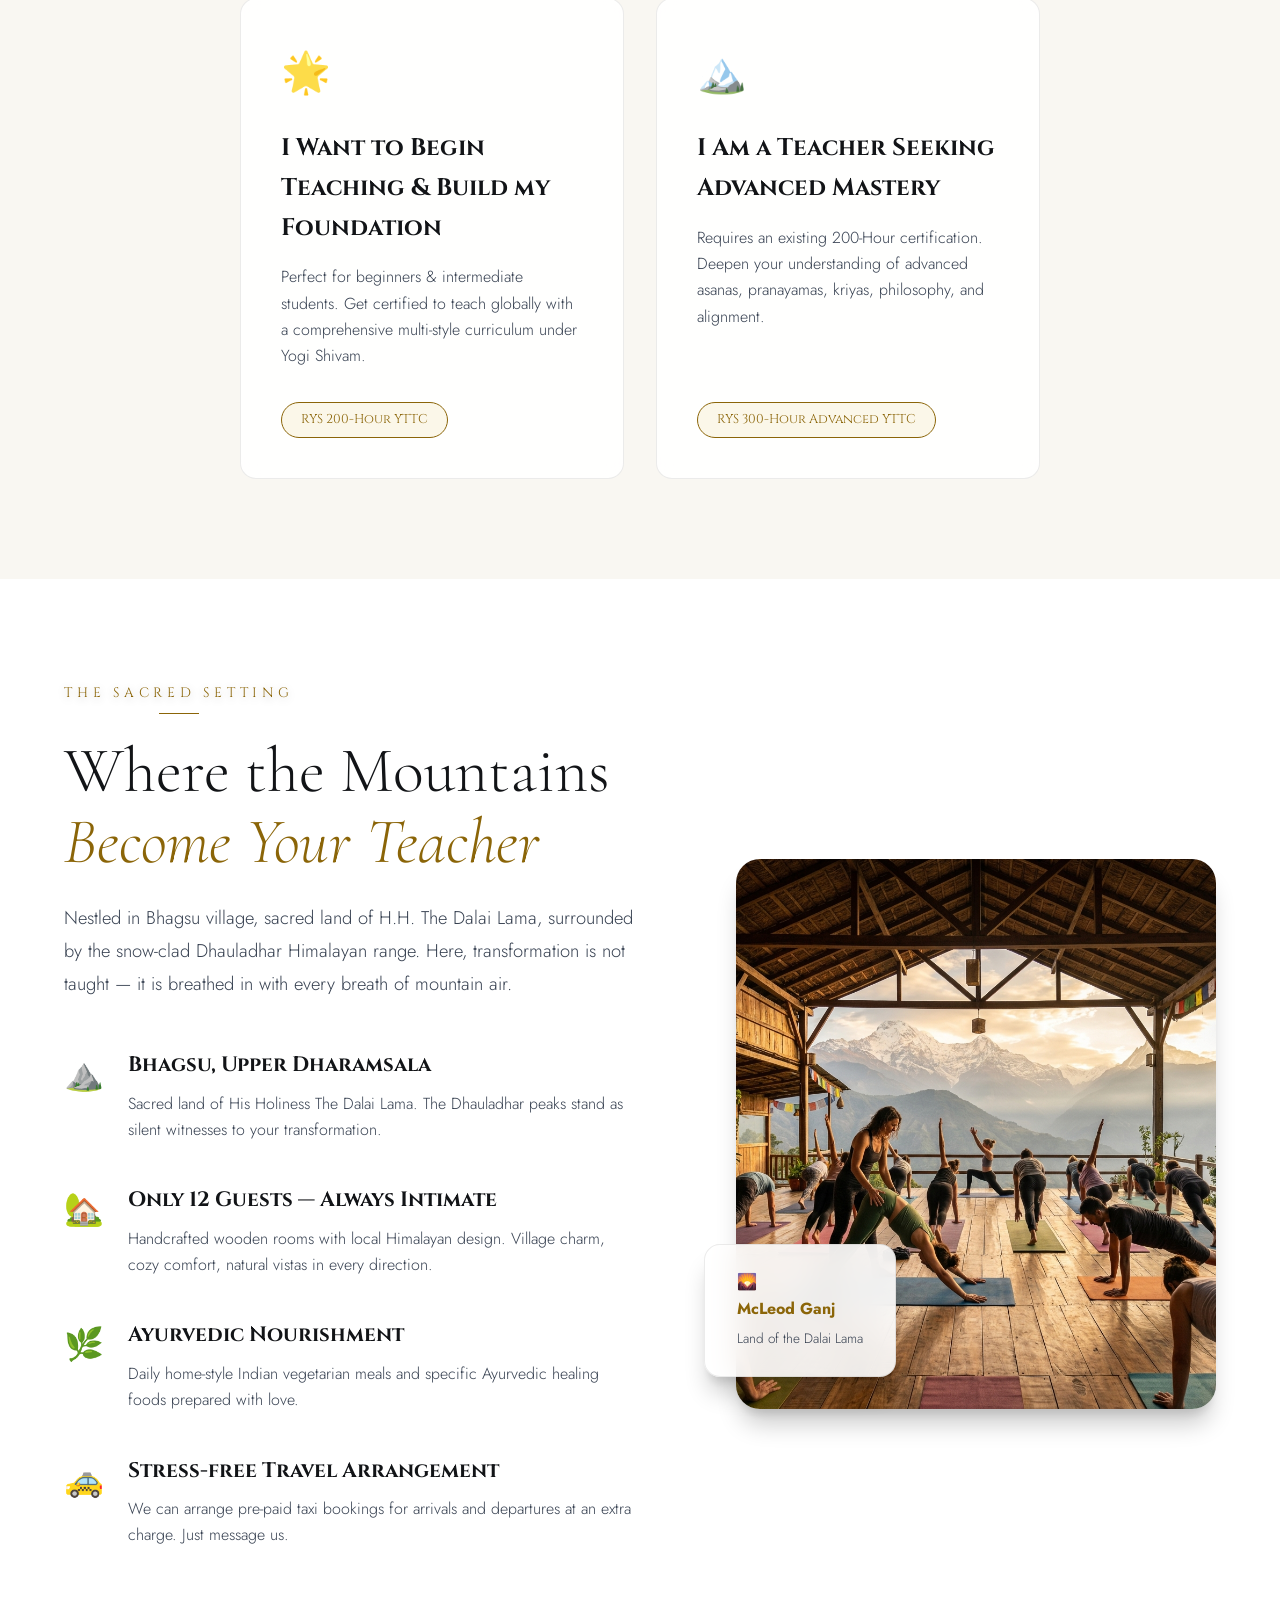
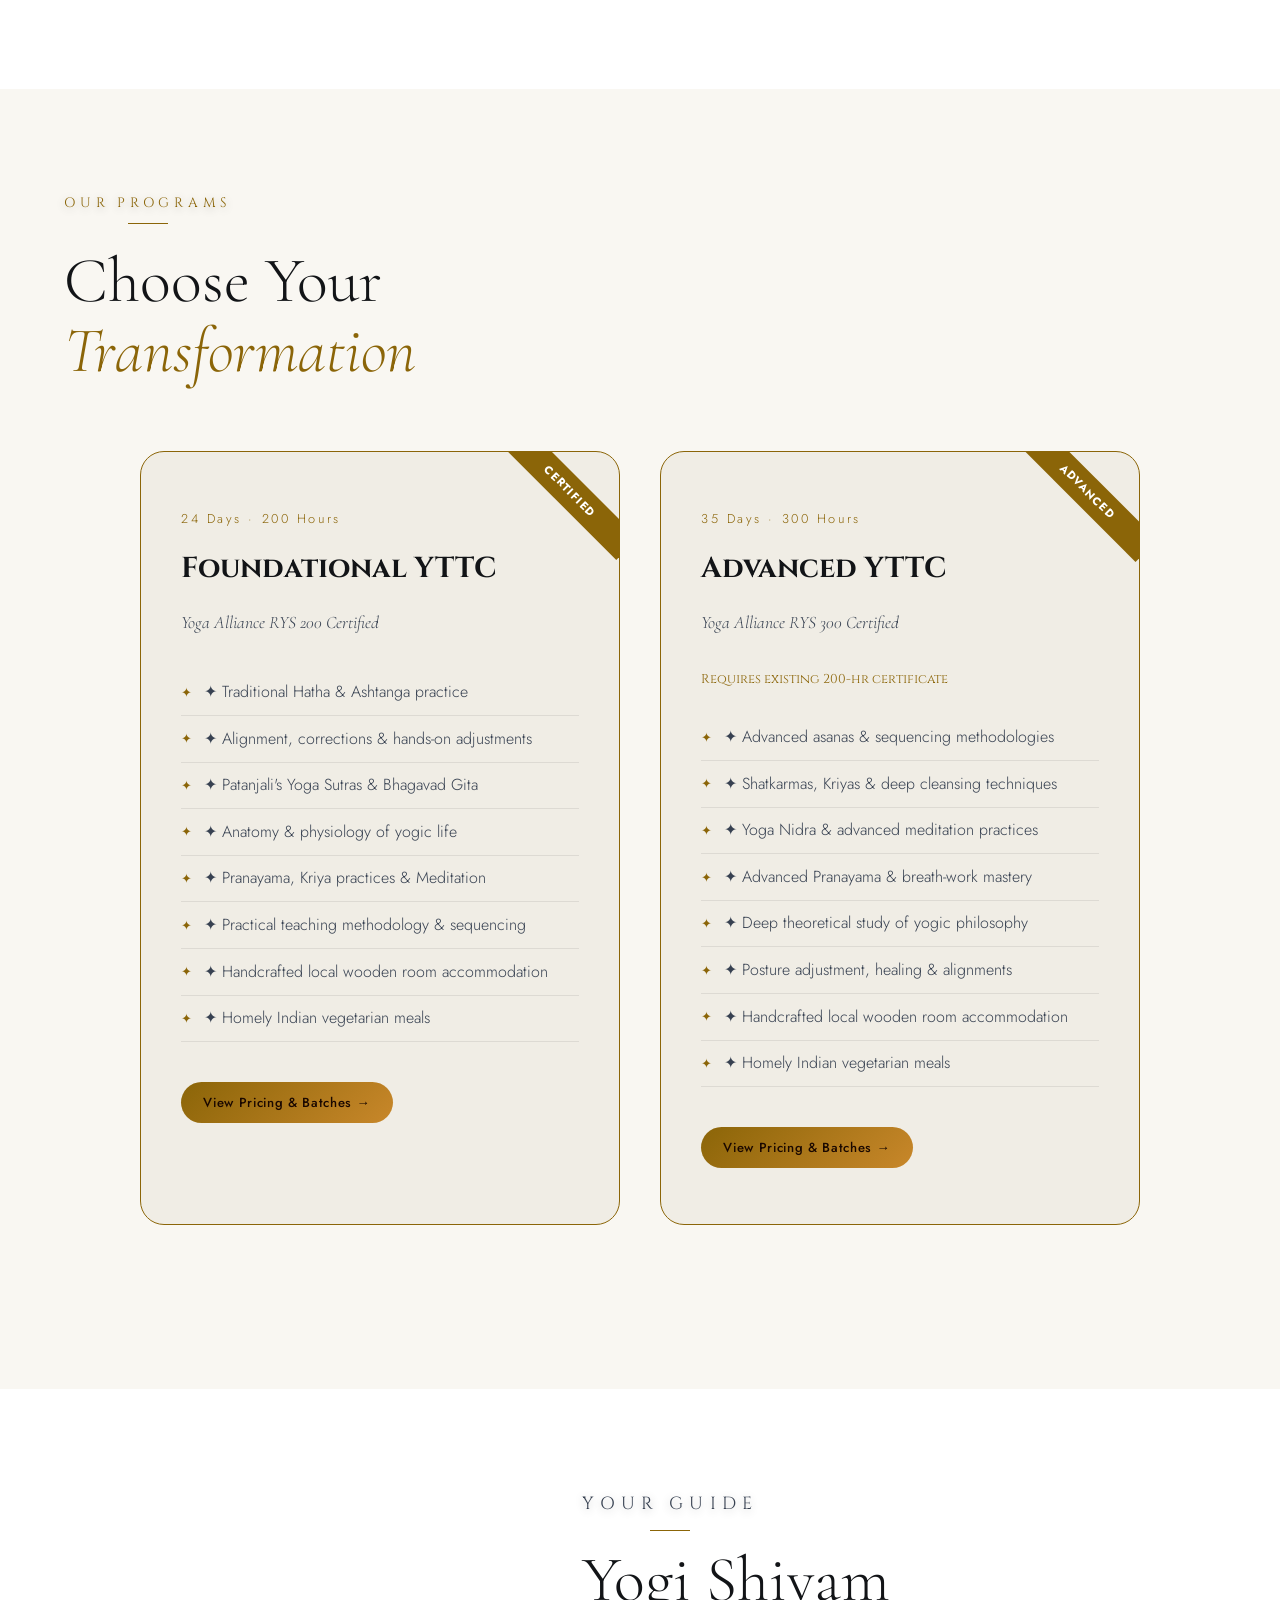
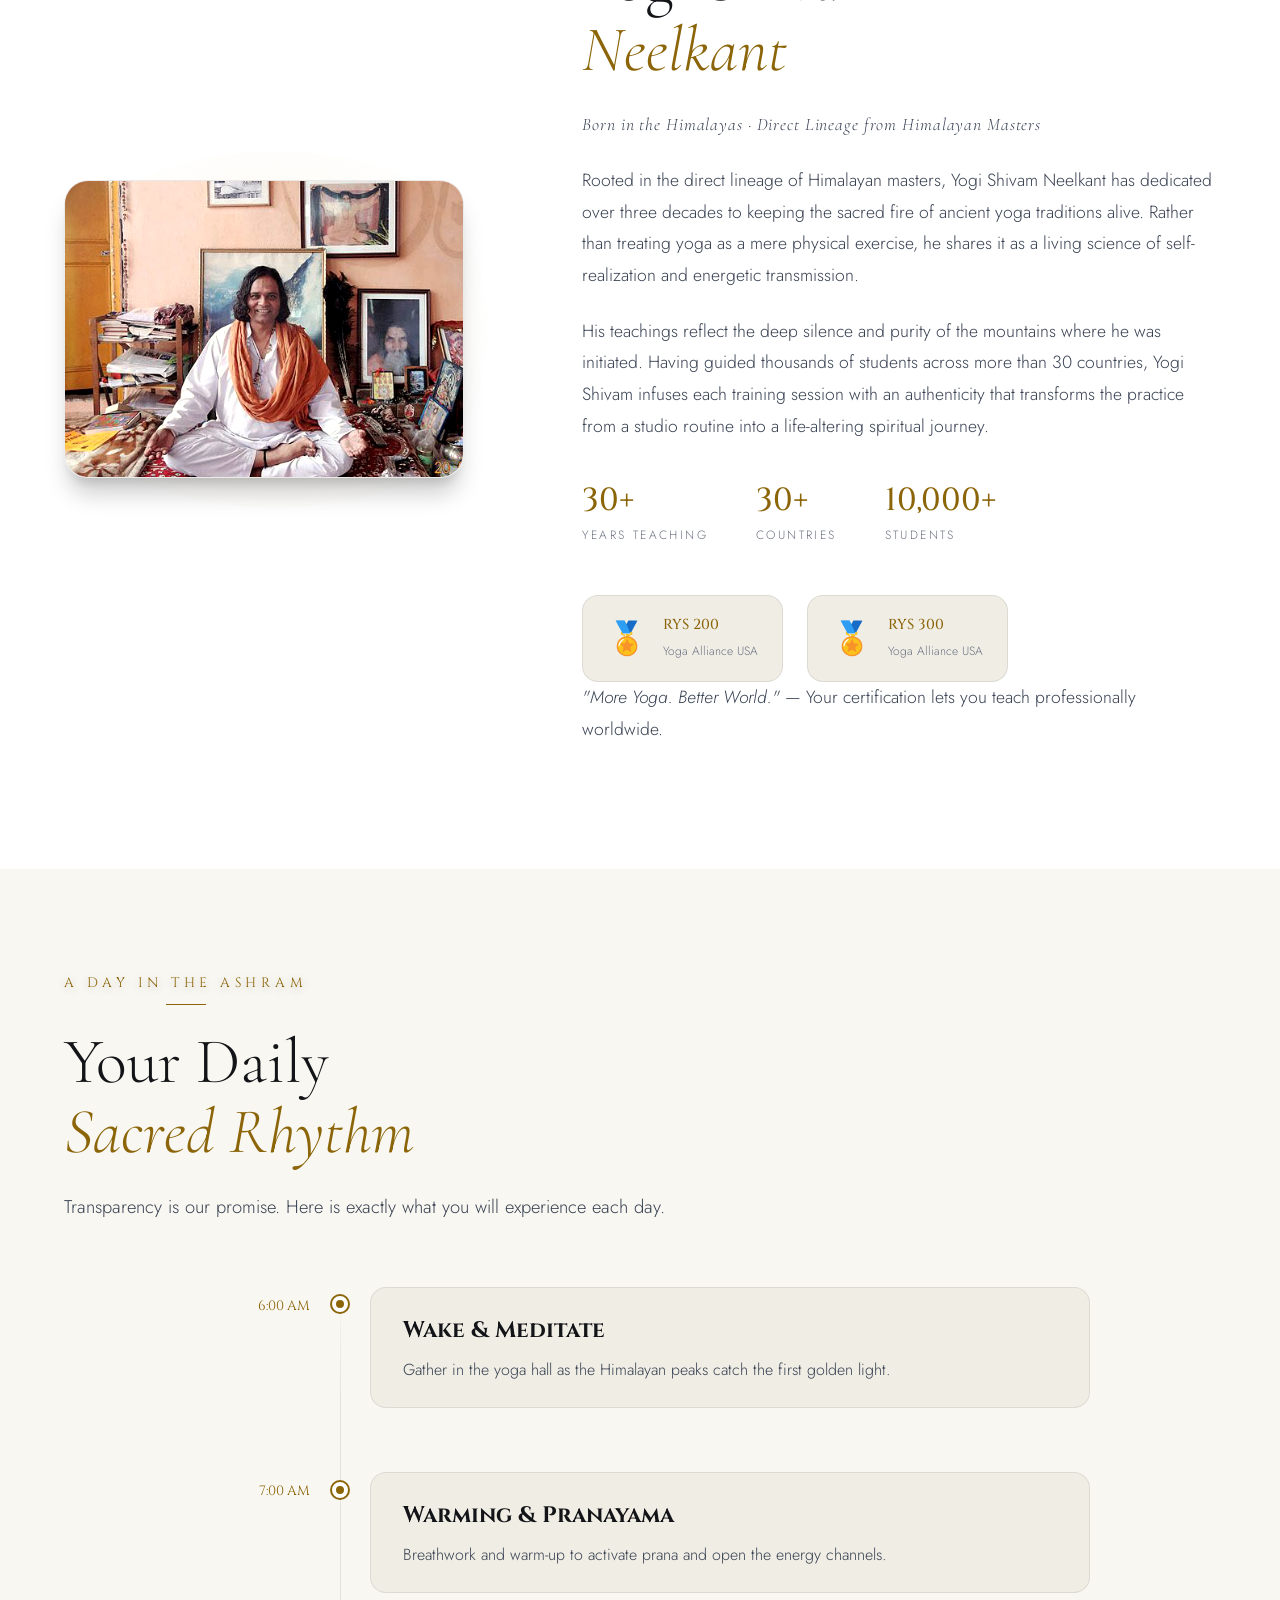
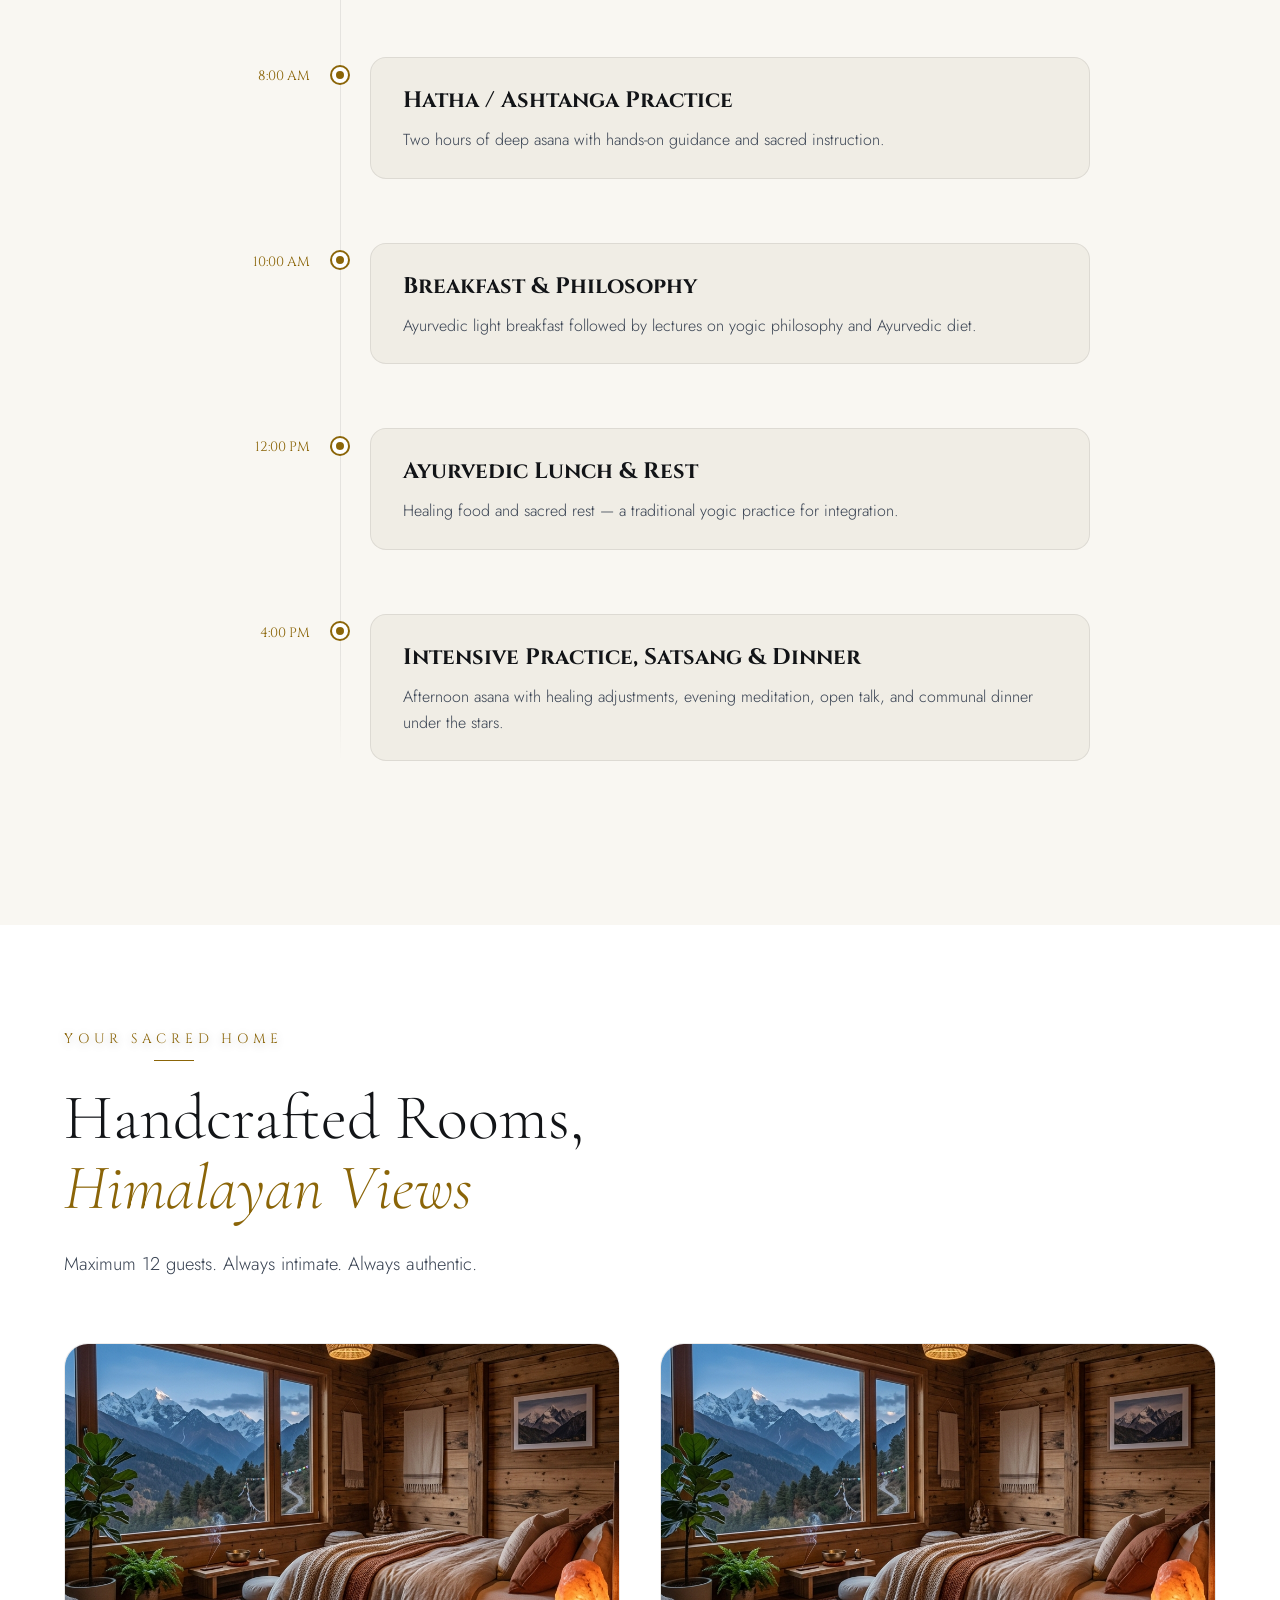
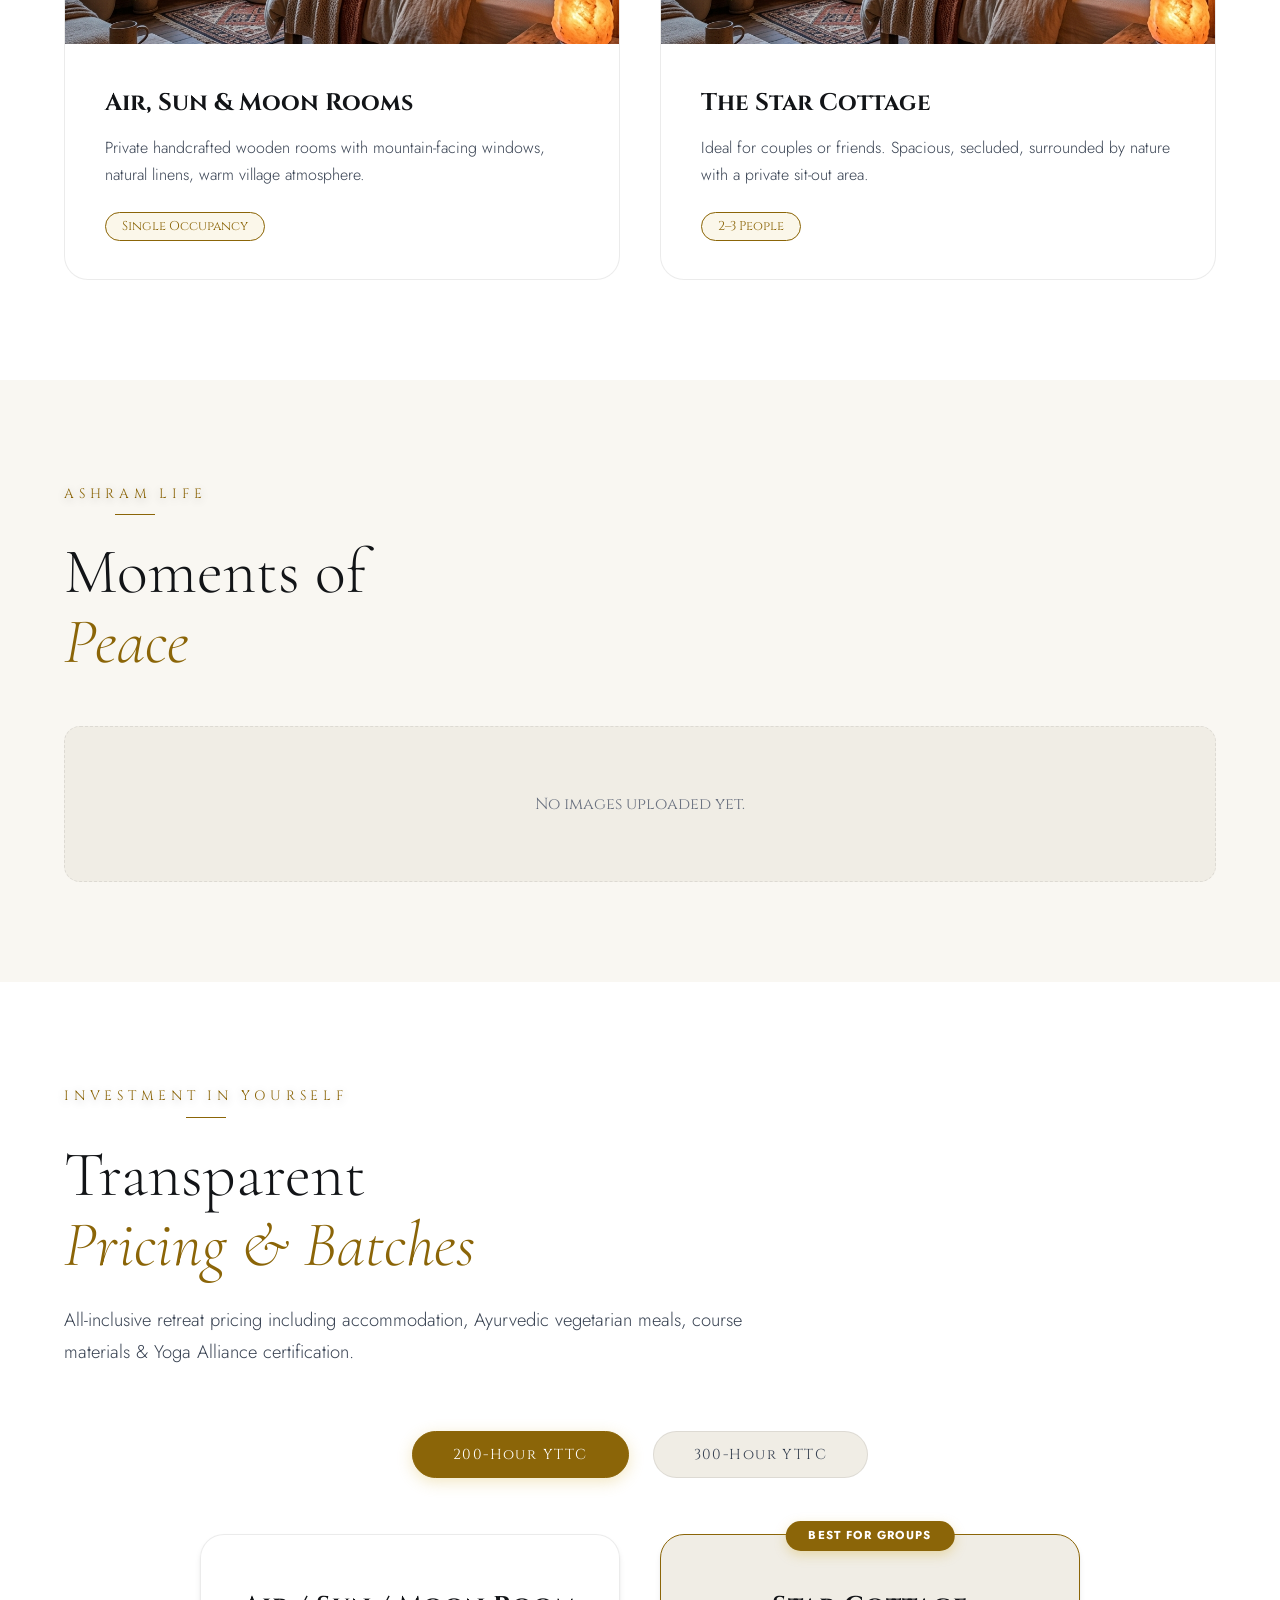
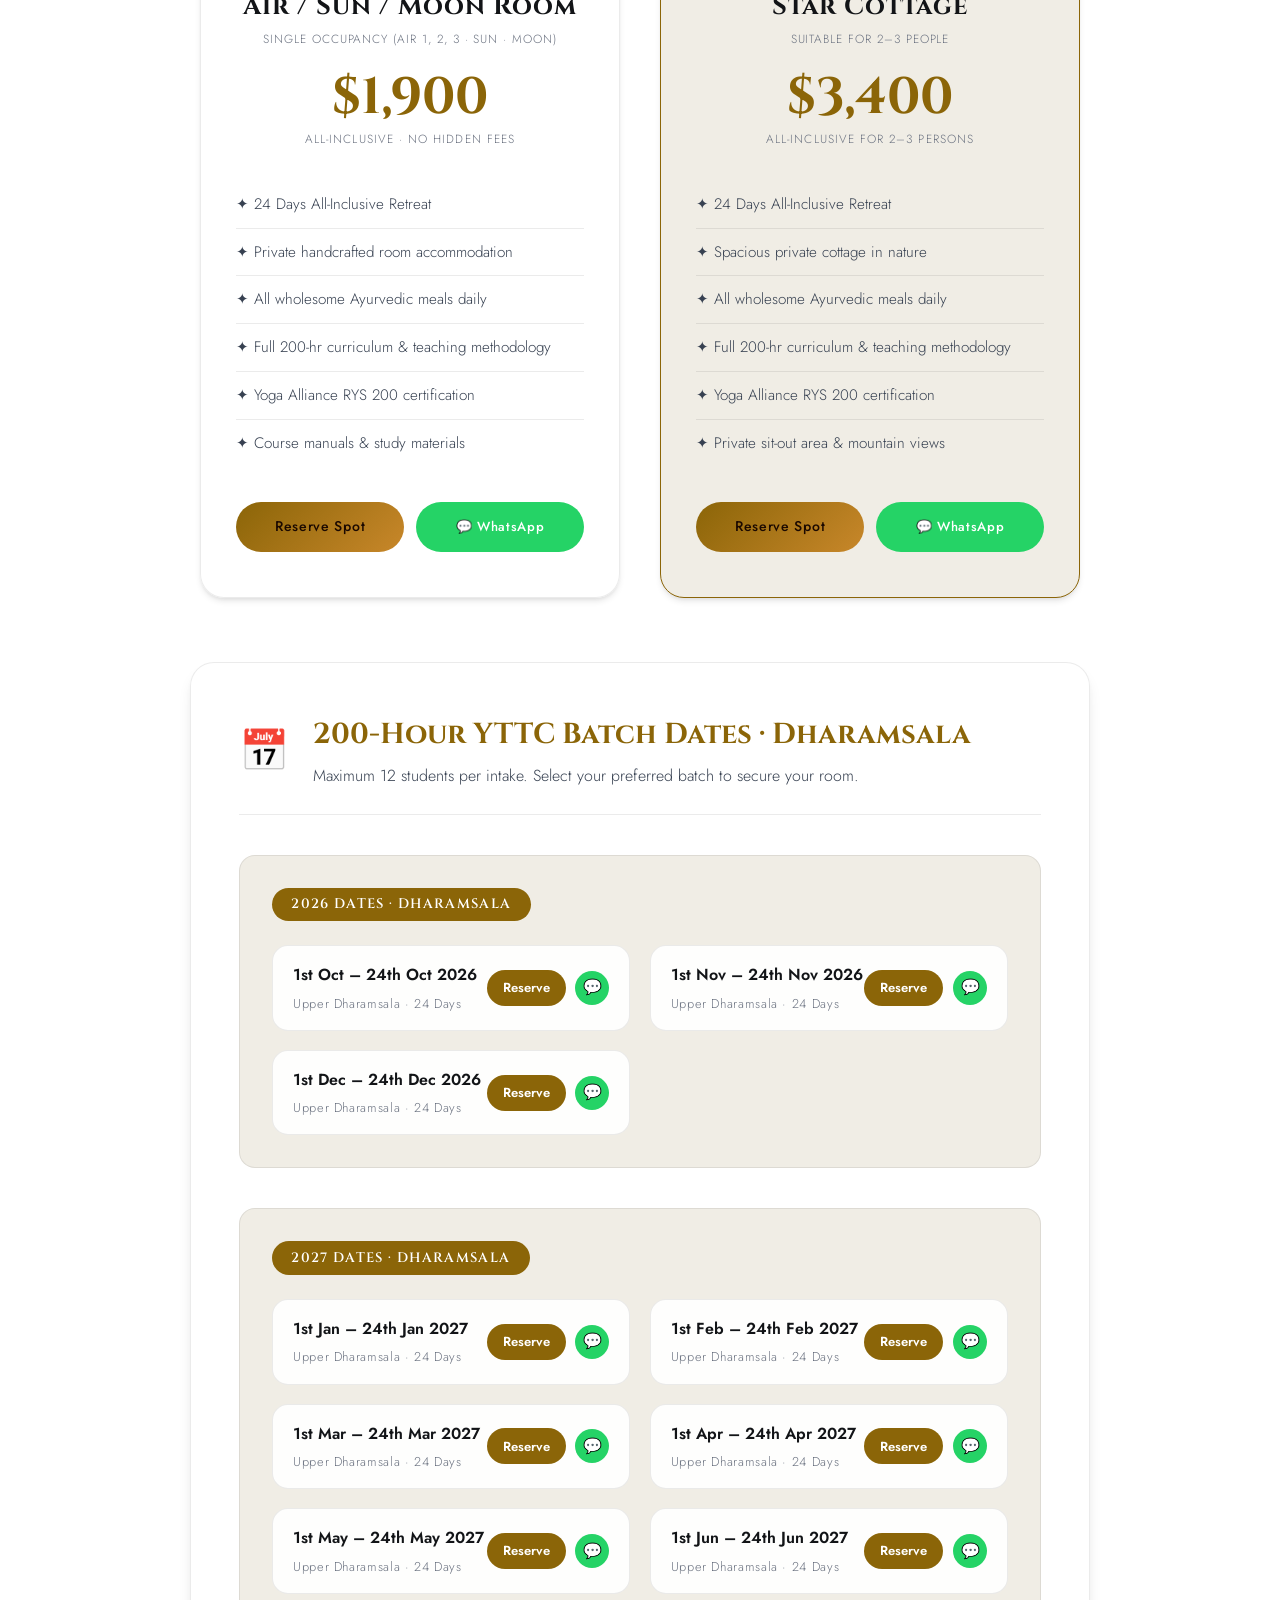
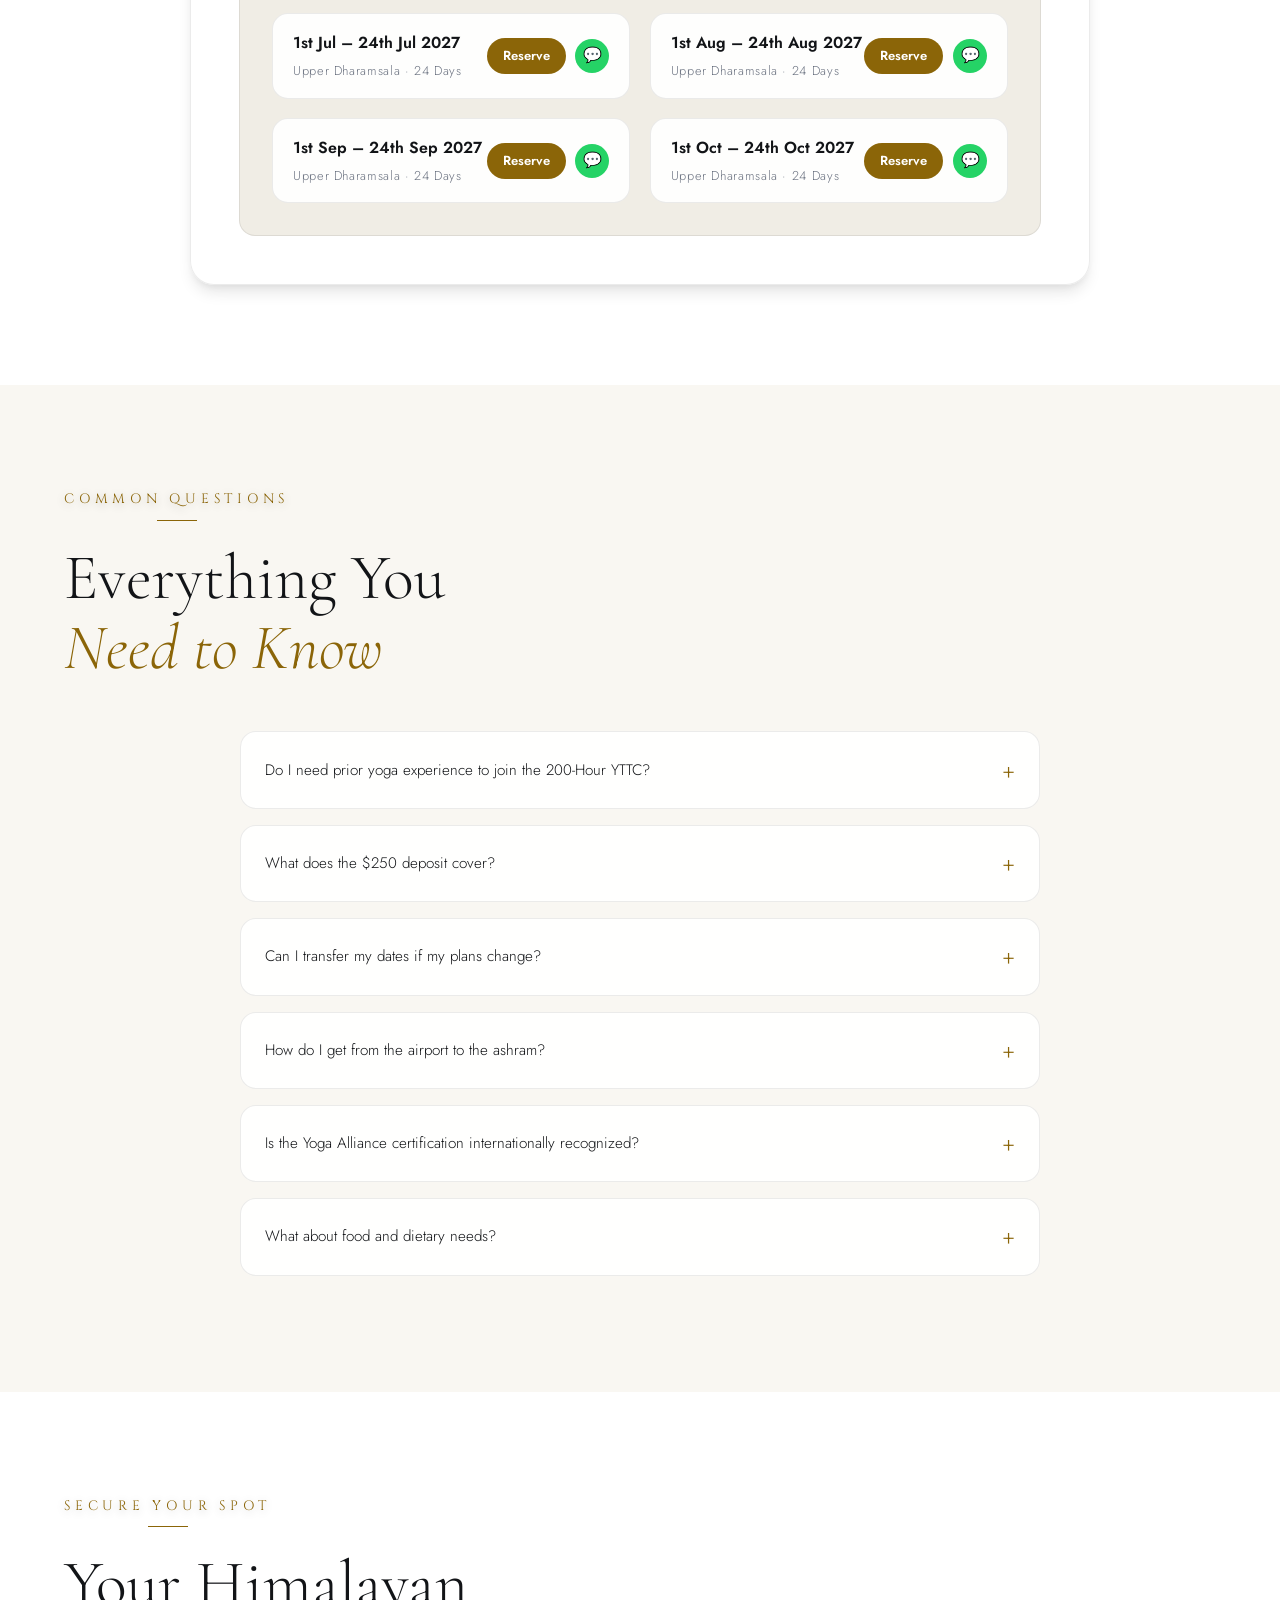
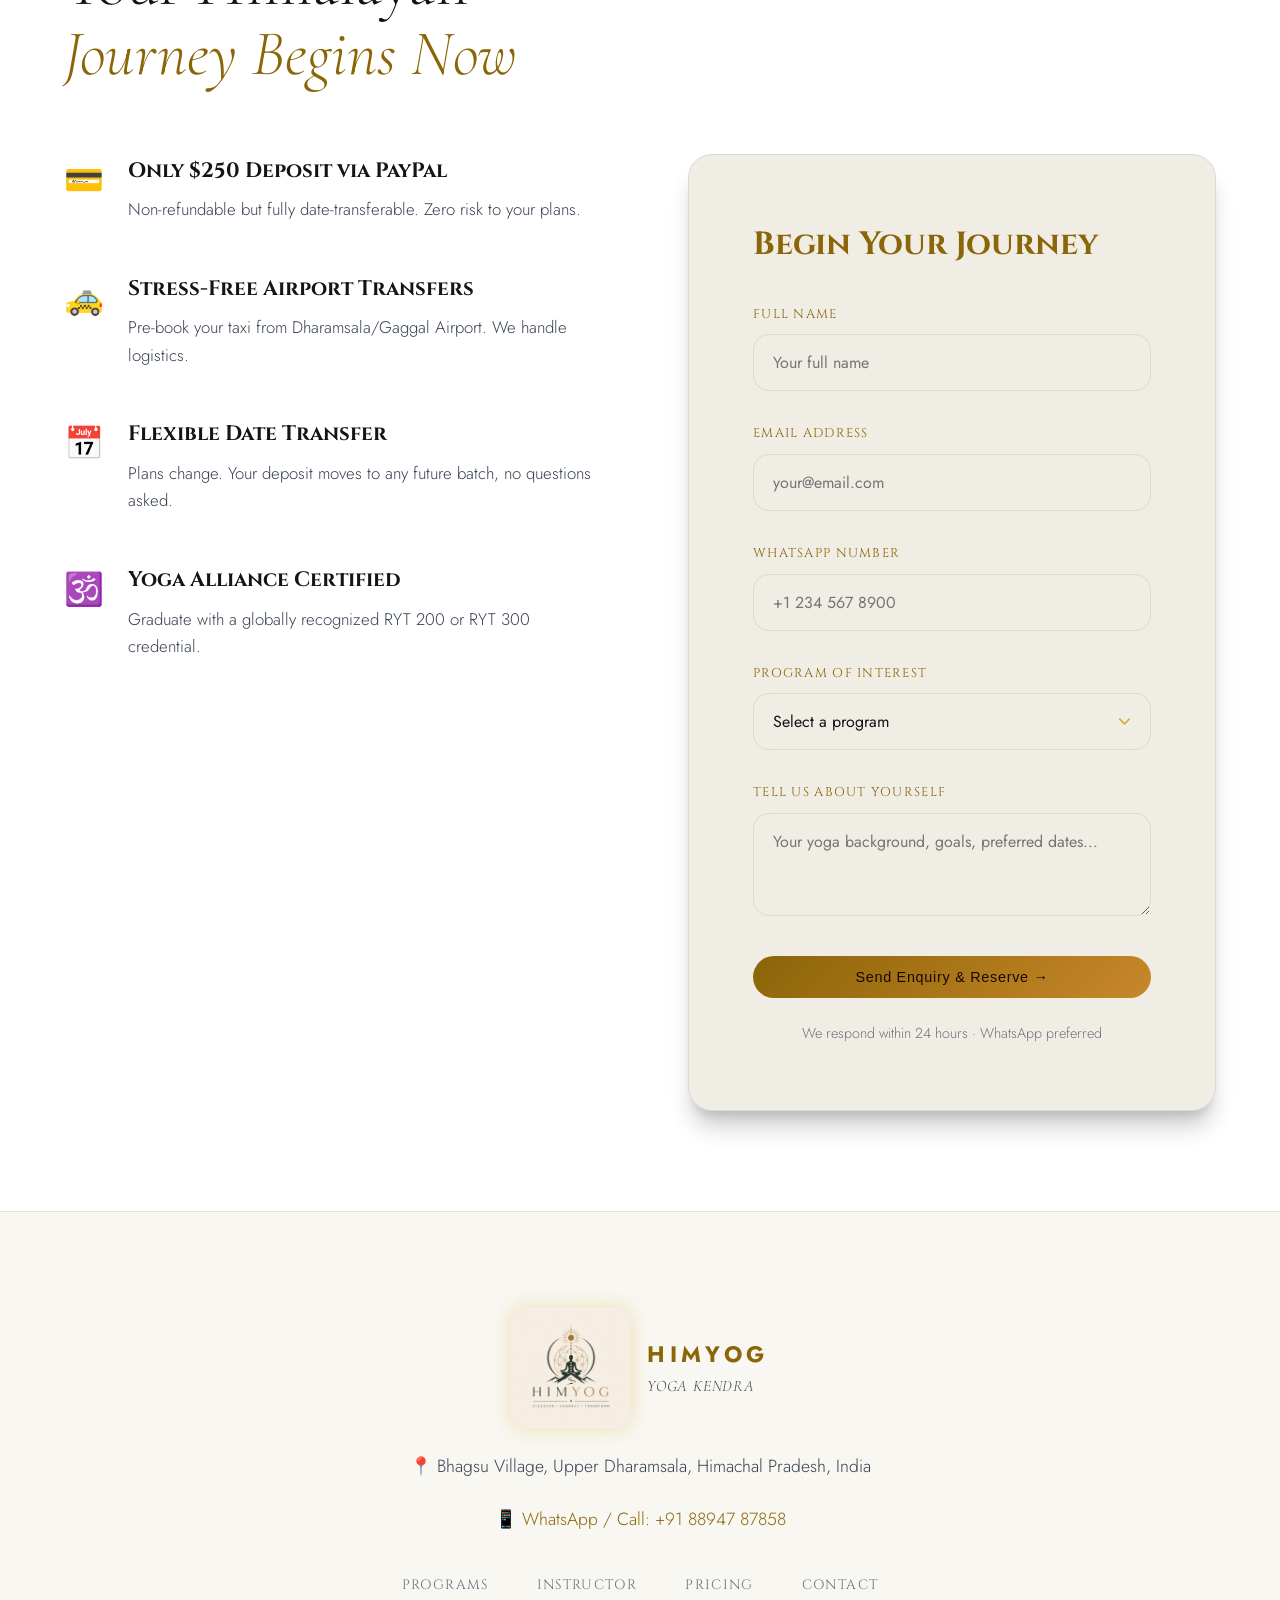
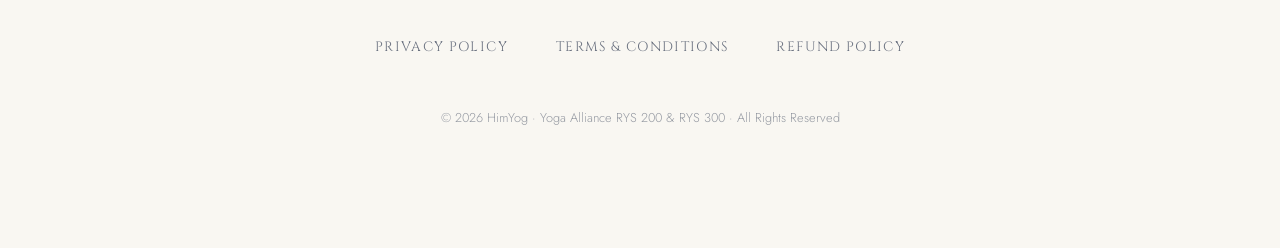
==== commit 9af03eec: "Update WhatsApp floating CTA with new number, 200hr/300hr dates calendar, and non-discounted pricing" ====
--- a/index.html
+++ b/index.html
@@ -9,7 +9,7 @@
 <link rel="preconnect" href="https://fonts.googleapis.com"/>
 <link rel="preconnect" href="https://fonts.gstatic.com" crossorigin/>
 <link href="https://fonts.googleapis.com/css2?family=Cormorant+Garamond:ital,wght@0,300;0,400;0,600;1,300;1,400&family=Jost:wght@300;400;500&family=Cinzel:wght@400;600&display=swap" rel="stylesheet"/>
-<link rel="stylesheet" href="style.css?v=10"/>
+<link rel="stylesheet" href="style.css?v=15"/>
 <link rel="manifest" href="manifest.json"/>
 <meta name="theme-color" content="#080A12"/>
 <link rel="apple-touch-icon" href="favicon.svg"/>
@@ -20,7 +20,8 @@
 <div class="particles" id="particles"></div>
 
 <!-- FLOATING WHATSAPP -->
-<a href="https://wa.me/919418100803" class="whatsapp-float" target="_blank" aria-label="Chat on WhatsApp">
+<a href="https://wa.me/918894787858?text=Namaste!%20I%20would%20like%20to%20enquire%20about%20HimYog%20Yoga%20courses." class="whatsapp-float" target="_blank" rel="noopener noreferrer" aria-label="Chat on WhatsApp +91 88947 87858">
+  <span class="wa-tooltip">💬 Chat on WhatsApp (+91 88947 87858)</span>
   <svg viewBox="0 0 24 24" fill="currentColor"><path d="M17.472 14.382c-.297-.149-1.758-.867-2.03-.967-.273-.099-.471-.148-.67.15-.197.297-.767.966-.94 1.164-.173.199-.347.223-.644.075-.297-.15-1.255-.463-2.39-1.475-.883-.788-1.48-1.761-1.653-2.059-.173-.297-.018-.458.13-.606.134-.133.298-.347.446-.52.149-.174.198-.298.298-.497.099-.198.05-.371-.025-.52-.075-.149-.669-1.612-.916-2.207-.242-.579-.487-.5-.669-.51-.173-.008-.371-.01-.57-.01-.198 0-.52.074-.792.372-.272.297-1.04 1.016-1.04 2.479 0 1.462 1.065 2.875 1.213 3.074.149.198 2.096 3.2 5.077 4.487.709.306 1.262.489 1.694.625.712.227 1.36.195 1.871.118.571-.085 1.758-.719 2.006-1.413.248-.694.248-1.289.173-1.413-.074-.124-.272-.198-.57-.347z"/><path d="M12 0C5.373 0 0 5.373 0 12c0 2.136.562 4.14 1.535 5.876L0 24l6.29-1.51A11.933 11.933 0 0012 24c6.627 0 12-5.373 12-12S18.627 0 12 0zm0 21.818a9.818 9.818 0 01-4.998-1.366l-.358-.213-3.732.896.944-3.63-.234-.373A9.79 9.79 0 012.182 12C2.182 6.58 6.58 2.182 12 2.182c5.42 0 9.818 4.398 9.818 9.818 0 5.42-4.398 9.818-9.818 9.818z"/></svg>
 </a>
 
@@ -103,7 +104,7 @@
     <div class="hero-btns-pills">
       <a href="#programs" class="btn-pill primary">🎓 Explore Courses</a>
       <a href="#accommodation" class="btn-pill outline">🏡 Rooms &amp; Cottage</a>
-      <a href="https://wa.me/919418100803" target="_blank" class="btn-pill outline">💬 WhatsApp Us</a>
+      <a href="https://wa.me/918894787858" target="_blank" rel="noopener noreferrer" class="btn-pill outline">💬 WhatsApp Us</a>
     </div>
 
     <!-- TRUST LINE -->
@@ -308,54 +309,320 @@
 <section id="pricing">
   <div class="section-wrap">
     <p class="eyebrow">Investment in Yourself</p>
-    <h2>Transparent<br/><em>Pricing</em></h2>
-    <p class="section-sub">Book <strong>10 days before arrival</strong> and receive an automatic <span class="disc-badge">35% Early Bird Discount</span></p>
+    <h2>Transparent<br/><em>Pricing &amp; Batches</em></h2>
+    <p class="section-sub">All-inclusive retreat pricing including accommodation, Ayurvedic vegetarian meals, course materials &amp; Yoga Alliance certification.</p>
     <div class="ptabs">
       <button class="ptab active" onclick="switchPricing('200',this)">200-Hour YTTC</button>
       <button class="ptab" onclick="switchPricing('300',this)">300-Hour YTTC</button>
     </div>
-    <div class="pgrid" id="p200">
-      <div class="prcard">
-        <h4>Air / Sun / Moon Room</h4><small>Single Occupancy</small>
-        <div class="orig">$1,900</div><div class="disc">$1,235 <span>Early Bird</span></div>
-        <ul><li>✦ 25 days accommodation</li><li>✦ All Ayurvedic meals</li><li>✦ Full 200-hr curriculum</li><li>✦ Yoga Alliance certification</li><li>✦ Course materials</li></ul>
-        <div class="card-actions">
-          <a href="javascript:void(0)" onclick="openEnquiryModal('200-Hour YTTC', 'Air / Sun / Moon Room')" class="btn-primary sm">Reserve Spot</a>
-          <a href="https://wa.me/919418100803?text=Namaste!%20I%27m%20interested%20in%20enquiring%20about%20the%20200-Hour%20YTTC%20-%20Air%20%2F%20Sun%20%2F%20Moon%20Room%20package." target="_blank" class="btn-wa sm">💬 WhatsApp</a>
-        </div>
-      </div>
-      <div class="prcard best">
-        <div class="bestbadge">Best Value</div>
-        <h4>Star Cottage</h4><small>2–3 People</small>
-        <div class="orig">$3,400</div><div class="disc">$2,210 <span>Early Bird</span></div>
-        <ul><li>✦ 25 days private cottage</li><li>✦ All Ayurvedic meals</li><li>✦ Full 200-hr curriculum</li><li>✦ Yoga Alliance certification</li><li>✦ Course materials</li><li>✦ Private sit-out area</li></ul>
-        <div class="card-actions">
-          <a href="javascript:void(0)" onclick="openEnquiryModal('200-Hour YTTC', 'Star Cottage')" class="btn-primary sm">Reserve Spot</a>
-          <a href="https://wa.me/919418100803?text=Namaste!%20I%27m%20interested%20in%20enquiring%20about%20the%20200-Hour%20YTTC%20-%20Star%20Cottage%20package." target="_blank" class="btn-wa sm">💬 WhatsApp</a>
-        </div>
-      </div>
-    </div>
-    <div class="pgrid hidden" id="p300">
-      <div class="prcard">
-        <h4>Air / Sun / Moon Room</h4><small>Single Occupancy</small>
-        <div class="orig">$2,690</div><div class="disc">$1,748.50 <span>Early Bird</span></div>
-        <ul><li>✦ 35 days accommodation</li><li>✦ All homely veg meals</li><li>✦ Full 300-hr curriculum</li><li>✦ Yoga Alliance certification</li><li>✦ Advanced materials</li></ul>
-        <div class="card-actions">
-          <a href="javascript:void(0)" onclick="openEnquiryModal('300-Hour YTTC', 'Air / Sun / Moon Room')" class="btn-primary sm">Reserve Spot</a>
-          <a href="https://wa.me/919418100803?text=Namaste!%20I%27m%20interested%20in%20enquiring%20about%20the%20300-Hour%20YTTC%20-%20Air%20%2F%20Sun%20%2F%20Moon%20Room%20package." target="_blank" class="btn-wa sm">💬 WhatsApp</a>
-        </div>
-      </div>
-      <div class="prcard best">
-        <h4>Star Cottage</h4><small>2–3 People</small>
-        <div class="orig">$4,815</div><div class="disc">$3,129.75 <span>Early Bird</span></div>
-        <ul><li>✦ 35 days private cottage</li><li>✦ All homely veg meals</li><li>✦ Full 300-hr curriculum</li><li>✦ Yoga Alliance certification</li><li>✦ Advanced materials</li><li>✦ Private sit-out area</li></ul>
-        <div class="card-actions">
-          <a href="javascript:void(0)" onclick="openEnquiryModal('300-Hour YTTC', 'Star Cottage')" class="btn-primary sm">Reserve Spot</a>
-          <a href="https://wa.me/919418100803?text=Namaste!%20I%27m%20interested%20in%20enquiring%20about%20the%20300-Hour%20YTTC%20-%20Star%20Cottage%20package." target="_blank" class="btn-wa sm">💬 WhatsApp</a>
-        </div>
-      </div>
-    </div>
-  </div>
+    <!-- 200 PLAN -->
+    <div id="p200" class="plan-panel">
+      <div class="pgrid">
+        <div class="prcard">
+          <h4>Air / Sun / Moon Room</h4><small class="room-sub">Single Occupancy (Air 1, 2, 3 · Sun · Moon)</small>
+          <div class="disc">$1,900</div>
+          <span class="price-note">All-Inclusive · No Hidden Fees</span>
+          <ul>
+            <li>✦ 24 Days All-Inclusive Retreat</li>
+            <li>✦ Private handcrafted room accommodation</li>
+            <li>✦ All wholesome Ayurvedic meals daily</li>
+            <li>✦ Full 200-hr curriculum &amp; teaching methodology</li>
+            <li>✦ Yoga Alliance RYS 200 certification</li>
+            <li>✦ Course manuals &amp; study materials</li>
+          </ul>
+          <div class="card-actions">
+            <a href="javascript:void(0)" onclick="openEnquiryModal('200-Hour YTTC', 'Air / Sun / Moon Room')" class="btn-primary sm">Reserve Spot</a>
+            <a href="https://wa.me/918894787858?text=Namaste!%20I%27m%20interested%20in%20enquiring%20about%20the%20200-Hour%20YTTC%20-%20Air%20%2F%20Sun%20%2F%20Moon%20Room%20package." target="_blank" rel="noopener noreferrer" class="btn-wa sm">💬 WhatsApp</a>
+          </div>
+        </div>
+        <div class="prcard best">
+          <div class="bestbadge">Best for Groups</div>
+          <h4>Star Cottage</h4><small class="room-sub">Suitable for 2–3 People</small>
+          <div class="disc">$3,400</div>
+          <span class="price-note">All-Inclusive for 2–3 Persons</span>
+          <ul>
+            <li>✦ 24 Days All-Inclusive Retreat</li>
+            <li>✦ Spacious private cottage in nature</li>
+            <li>✦ All wholesome Ayurvedic meals daily</li>
+            <li>✦ Full 200-hr curriculum &amp; teaching methodology</li>
+            <li>✦ Yoga Alliance RYS 200 certification</li>
+            <li>✦ Private sit-out area &amp; mountain views</li>
+          </ul>
+          <div class="card-actions">
+            <a href="javascript:void(0)" onclick="openEnquiryModal('200-Hour YTTC', 'Star Cottage')" class="btn-primary sm">Reserve Spot</a>
+            <a href="https://wa.me/918894787858?text=Namaste!%20I%27m%20interested%20in%20enquiring%20about%20the%20200-Hour%20YTTC%20-%20Star%20Cottage%20package." target="_blank" rel="noopener noreferrer" class="btn-wa sm">💬 WhatsApp</a>
+          </div>
+        </div>
+      </div>
+
+      <!-- UPCOMING 200-HOUR BATCH DATES -->
+      <div class="batch-dates-container">
+        <div class="batch-dates-header">
+          <span class="batch-icon">📅</span>
+          <div>
+            <h3>200-Hour YTTC Batch Dates · Dharamsala</h3>
+            <p>Maximum 12 students per intake. Select your preferred batch to secure your room.</p>
+          </div>
+        </div>
+
+        <div class="batch-years-grid">
+          <!-- 2026 DATES -->
+          <div class="batch-year-card">
+            <div class="year-badge">2026 Dates · Dharamsala</div>
+            <div class="batch-list">
+              <div class="batch-item">
+                <div class="batch-date-info">
+                  <strong>1st Oct – 24th Oct 2026</strong>
+                  <span>Upper Dharamsala · 24 Days</span>
+                </div>
+                <div class="batch-actions">
+                  <a href="javascript:void(0)" onclick="openEnquiryModal('200-Hour YTTC', '', '1st Oct – 24th Oct 2026')" class="btn-batch-apply">Reserve</a>
+                  <a href="https://wa.me/918894787858?text=Namaste!%20I%20am%20interested%20in%20the%20200-Hour%20YTTC%20batch%20(1st%20Oct%20%E2%80%93%2024th%20Oct%202026)%20in%20Dharamsala." target="_blank" rel="noopener noreferrer" class="btn-batch-wa" title="WhatsApp">💬</a>
+                </div>
+              </div>
+              <div class="batch-item">
+                <div class="batch-date-info">
+                  <strong>1st Nov – 24th Nov 2026</strong>
+                  <span>Upper Dharamsala · 24 Days</span>
+                </div>
+                <div class="batch-actions">
+                  <a href="javascript:void(0)" onclick="openEnquiryModal('200-Hour YTTC', '', '1st Nov – 24th Nov 2026')" class="btn-batch-apply">Reserve</a>
+                  <a href="https://wa.me/918894787858?text=Namaste!%20I%20am%20interested%20in%20the%20200-Hour%20YTTC%20batch%20(1st%20Nov%20%E2%80%93%2024th%20Nov%202026)%20in%20Dharamsala." target="_blank" rel="noopener noreferrer" class="btn-batch-wa" title="WhatsApp">💬</a>
+                </div>
+              </div>
+              <div class="batch-item">
+                <div class="batch-date-info">
+                  <strong>1st Dec – 24th Dec 2026</strong>
+                  <span>Upper Dharamsala · 24 Days</span>
+                </div>
+                <div class="batch-actions">
+                  <a href="javascript:void(0)" onclick="openEnquiryModal('200-Hour YTTC', '', '1st Dec – 24th Dec 2026')" class="btn-batch-apply">Reserve</a>
+                  <a href="https://wa.me/918894787858?text=Namaste!%20I%20am%20interested%20in%20the%20200-Hour%20YTTC%20batch%20(1st%20Dec%20%E2%80%93%2024th%20Dec%202026)%20in%20Dharamsala." target="_blank" rel="noopener noreferrer" class="btn-batch-wa" title="WhatsApp">💬</a>
+                </div>
+              </div>
+            </div>
+          </div>
+
+          <!-- 2027 DATES -->
+          <div class="batch-year-card">
+            <div class="year-badge">2027 Dates · Dharamsala</div>
+            <div class="batch-list">
+              <div class="batch-item">
+                <div class="batch-date-info">
+                  <strong>1st Jan – 24th Jan 2027</strong>
+                  <span>Upper Dharamsala · 24 Days</span>
+                </div>
+                <div class="batch-actions">
+                  <a href="javascript:void(0)" onclick="openEnquiryModal('200-Hour YTTC', '', '1st Jan – 24th Jan 2027')" class="btn-batch-apply">Reserve</a>
+                  <a href="https://wa.me/918894787858?text=Namaste!%20I%20am%20interested%20in%20the%20200-Hour%20YTTC%20batch%20(1st%20Jan%20%E2%80%93%2024th%20Jan%202027)%20in%20Dharamsala." target="_blank" rel="noopener noreferrer" class="btn-batch-wa" title="WhatsApp">💬</a>
+                </div>
+              </div>
+              <div class="batch-item">
+                <div class="batch-date-info">
+                  <strong>1st Feb – 24th Feb 2027</strong>
+                  <span>Upper Dharamsala · 24 Days</span>
+                </div>
+                <div class="batch-actions">
+                  <a href="javascript:void(0)" onclick="openEnquiryModal('200-Hour YTTC', '', '1st Feb – 24th Feb 2027')" class="btn-batch-apply">Reserve</a>
+                  <a href="https://wa.me/918894787858?text=Namaste!%20I%20am%20interested%20in%20the%20200-Hour%20YTTC%20batch%20(1st%20Feb%20%E2%80%93%2024th%20Feb%202027)%20in%20Dharamsala." target="_blank" rel="noopener noreferrer" class="btn-batch-wa" title="WhatsApp">💬</a>
+                </div>
+              </div>
+              <div class="batch-item">
+                <div class="batch-date-info">
+                  <strong>1st Mar – 24th Mar 2027</strong>
+                  <span>Upper Dharamsala · 24 Days</span>
+                </div>
+                <div class="batch-actions">
+                  <a href="javascript:void(0)" onclick="openEnquiryModal('200-Hour YTTC', '', '1st Mar – 24th Mar 2027')" class="btn-batch-apply">Reserve</a>
+                  <a href="https://wa.me/918894787858?text=Namaste!%20I%20am%20interested%20in%20the%20200-Hour%20YTTC%20batch%20(1st%20Mar%20%E2%80%93%2024th%20Mar%202027)%20in%20Dharamsala." target="_blank" rel="noopener noreferrer" class="btn-batch-wa" title="WhatsApp">💬</a>
+                </div>
+              </div>
+              <div class="batch-item">
+                <div class="batch-date-info">
+                  <strong>1st Apr – 24th Apr 2027</strong>
+                  <span>Upper Dharamsala · 24 Days</span>
+                </div>
+                <div class="batch-actions">
+                  <a href="javascript:void(0)" onclick="openEnquiryModal('200-Hour YTTC', '', '1st Apr – 24th Apr 2027')" class="btn-batch-apply">Reserve</a>
+                  <a href="https://wa.me/918894787858?text=Namaste!%20I%20am%20interested%20in%20the%20200-Hour%20YTTC%20batch%20(1st%20Apr%20%E2%80%93%2024th%20Apr%202027)%20in%20Dharamsala." target="_blank" rel="noopener noreferrer" class="btn-batch-wa" title="WhatsApp">💬</a>
+                </div>
+              </div>
+              <div class="batch-item">
+                <div class="batch-date-info">
+                  <strong>1st May – 24th May 2027</strong>
+                  <span>Upper Dharamsala · 24 Days</span>
+                </div>
+                <div class="batch-actions">
+                  <a href="javascript:void(0)" onclick="openEnquiryModal('200-Hour YTTC', '', '1st May – 24th May 2027')" class="btn-batch-apply">Reserve</a>
+                  <a href="https://wa.me/918894787858?text=Namaste!%20I%20am%20interested%20in%20the%20200-Hour%20YTTC%20batch%20(1st%20May%20%E2%80%93%2024th%20May%202027)%20in%20Dharamsala." target="_blank" rel="noopener noreferrer" class="btn-batch-wa" title="WhatsApp">💬</a>
+                </div>
+              </div>
+              <div class="batch-item">
+                <div class="batch-date-info">
+                  <strong>1st Jun – 24th Jun 2027</strong>
+                  <span>Upper Dharamsala · 24 Days</span>
+                </div>
+                <div class="batch-actions">
+                  <a href="javascript:void(0)" onclick="openEnquiryModal('200-Hour YTTC', '', '1st Jun – 24th Jun 2027')" class="btn-batch-apply">Reserve</a>
+                  <a href="https://wa.me/918894787858?text=Namaste!%20I%20am%20interested%20in%20the%20200-Hour%20YTTC%20batch%20(1st%20Jun%20%E2%80%93%2024th%20Jun%202027)%20in%20Dharamsala." target="_blank" rel="noopener noreferrer" class="btn-batch-wa" title="WhatsApp">💬</a>
+                </div>
+              </div>
+              <div class="batch-item">
+                <div class="batch-date-info">
+                  <strong>1st Jul – 24th Jul 2027</strong>
+                  <span>Upper Dharamsala · 24 Days</span>
+                </div>
+                <div class="batch-actions">
+                  <a href="javascript:void(0)" onclick="openEnquiryModal('200-Hour YTTC', '', '1st Jul – 24th Jul 2027')" class="btn-batch-apply">Reserve</a>
+                  <a href="https://wa.me/918894787858?text=Namaste!%20I%20am%20interested%20in%20the%20200-Hour%20YTTC%20batch%20(1st%20Jul%20%E2%80%93%2024th%20Jul%202027)%20in%20Dharamsala." target="_blank" rel="noopener noreferrer" class="btn-batch-wa" title="WhatsApp">💬</a>
+                </div>
+              </div>
+              <div class="batch-item">
+                <div class="batch-date-info">
+                  <strong>1st Aug – 24th Aug 2027</strong>
+                  <span>Upper Dharamsala · 24 Days</span>
+                </div>
+                <div class="batch-actions">
+                  <a href="javascript:void(0)" onclick="openEnquiryModal('200-Hour YTTC', '', '1st Aug – 24th Aug 2027')" class="btn-batch-apply">Reserve</a>
+                  <a href="https://wa.me/918894787858?text=Namaste!%20I%20am%20interested%20in%20the%20200-Hour%20YTTC%20batch%20(1st%20Aug%20%E2%80%93%2024th%20Aug%202027)%20in%20Dharamsala." target="_blank" rel="noopener noreferrer" class="btn-batch-wa" title="WhatsApp">💬</a>
+                </div>
+              </div>
+              <div class="batch-item">
+                <div class="batch-date-info">
+                  <strong>1st Sep – 24th Sep 2027</strong>
+                  <span>Upper Dharamsala · 24 Days</span>
+                </div>
+                <div class="batch-actions">
+                  <a href="javascript:void(0)" onclick="openEnquiryModal('200-Hour YTTC', '', '1st Sep – 24th Sep 2027')" class="btn-batch-apply">Reserve</a>
+                  <a href="https://wa.me/918894787858?text=Namaste!%20I%20am%20interested%20in%20the%20200-Hour%20YTTC%20batch%20(1st%20Sep%20%E2%80%93%2024th%20Sep%202027)%20in%20Dharamsala." target="_blank" rel="noopener noreferrer" class="btn-batch-wa" title="WhatsApp">💬</a>
+                </div>
+              </div>
+              <div class="batch-item">
+                <div class="batch-date-info">
+                  <strong>1st Oct – 24th Oct 2027</strong>
+                  <span>Upper Dharamsala · 24 Days</span>
+                </div>
+                <div class="batch-actions">
+                  <a href="javascript:void(0)" onclick="openEnquiryModal('200-Hour YTTC', '', '1st Oct – 24th Oct 2027')" class="btn-batch-apply">Reserve</a>
+                  <a href="https://wa.me/918894787858?text=Namaste!%20I%20am%20interested%20in%20the%20200-Hour%20YTTC%20batch%20(1st%20Oct%20%E2%80%93%2024th%20Oct%202027)%20in%20Dharamsala." target="_blank" rel="noopener noreferrer" class="btn-batch-wa" title="WhatsApp">💬</a>
+                </div>
+              </div>
+            </div>
+          </div>
+        </div>
+      </div>
+    </div>
+
+    <!-- 300 PLAN -->
+    <div id="p300" class="plan-panel hidden">
+      <div class="pgrid">
+        <div class="prcard">
+          <h4>Air / Sun / Moon Room</h4><small class="room-sub">Single Occupancy (Air 1, 2, 3 · Sun · Moon)</small>
+          <div class="disc">$2,690</div>
+          <span class="price-note">All-Inclusive · No Hidden Fees</span>
+          <ul>
+            <li>✦ 35 Days Advanced TTC Retreat</li>
+            <li>✦ Private handcrafted room accommodation</li>
+            <li>✦ Wholesome Indian vegetarian &amp; Ayurvedic meals</li>
+            <li>✦ Full 300-hr curriculum &amp; master adjustments</li>
+            <li>✦ Yoga Alliance RYS 300 certification</li>
+            <li>✦ Advanced study manuals &amp; materials</li>
+          </ul>
+          <div class="card-actions">
+            <a href="javascript:void(0)" onclick="openEnquiryModal('300-Hour YTTC', 'Air / Sun / Moon Room')" class="btn-primary sm">Reserve Spot</a>
+            <a href="https://wa.me/918894787858?text=Namaste!%20I%27m%20interested%20in%20enquiring%20about%20the%20300-Hour%20YTTC%20-%20Air%20%2F%20Sun%20%2F%20Moon%20Room%20package." target="_blank" rel="noopener noreferrer" class="btn-wa sm">💬 WhatsApp</a>
+          </div>
+        </div>
+        <div class="prcard best">
+          <div class="bestbadge">Best for Groups</div>
+          <h4>Star Cottage</h4><small class="room-sub">Suitable for 2–3 People</small>
+          <div class="disc">$4,815</div>
+          <span class="price-note">All-Inclusive for 2–3 Persons</span>
+          <ul>
+            <li>✦ 35 Days Advanced TTC Retreat</li>
+            <li>✦ Spacious private cottage surrounded by nature</li>
+            <li>✦ Wholesome Indian vegetarian &amp; Ayurvedic meals</li>
+            <li>✦ Full 300-hr curriculum &amp; master adjustments</li>
+            <li>✦ Yoga Alliance RYS 300 certification</li>
+            <li>✦ Private sit-out area &amp; mountain views</li>
+          </ul>
+          <div class="card-actions">
+            <a href="javascript:void(0)" onclick="openEnquiryModal('300-Hour YTTC', 'Star Cottage')" class="btn-primary sm">Reserve Spot</a>
+            <a href="https://wa.me/918894787858?text=Namaste!%20I%27m%20interested%20in%20enquiring%20about%20the%20300-Hour%20YTTC%20-%20Star%20Cottage%20package." target="_blank" rel="noopener noreferrer" class="btn-wa sm">💬 WhatsApp</a>
+          </div>
+        </div>
+      </div>
+
+      <!-- UPCOMING 300-HOUR BATCH DATES -->
+      <div class="batch-dates-container">
+        <div class="batch-dates-header">
+          <span class="batch-icon">📅</span>
+          <div>
+            <h3>300-Hour YTTC Batch Dates · Dharamsala</h3>
+            <p>Advanced Master Training (Requires 200-Hr certification). Maximum 12 students per intake.</p>
+          </div>
+        </div>
+
+        <div class="batch-years-grid">
+          <!-- 2027 DATES -->
+          <div class="batch-year-card">
+            <div class="year-badge">2027 Dates · Dharamsala</div>
+            <div class="batch-list">
+              <div class="batch-item">
+                <div class="batch-date-info">
+                  <strong>1st Apr – 4th May 2027</strong>
+                  <span>Upper Dharamsala · 34 Days</span>
+                </div>
+                <div class="batch-actions">
+                  <a href="javascript:void(0)" onclick="openEnquiryModal('300-Hour YTTC', '', '1st Apr – 4th May 2027')" class="btn-batch-apply">Reserve</a>
+                  <a href="https://wa.me/918894787858?text=Namaste!%20I%20am%20interested%20in%20the%20300-Hour%20YTTC%20batch%20(1st%20Apr%20%E2%80%93%204th%20May%202027)%20in%20Dharamsala." target="_blank" rel="noopener noreferrer" class="btn-batch-wa" title="WhatsApp">💬</a>
+                </div>
+              </div>
+              <div class="batch-item">
+                <div class="batch-date-info">
+                  <strong>1st May – 4th Jun 2027</strong>
+                  <span>Upper Dharamsala · 35 Days</span>
+                </div>
+                <div class="batch-actions">
+                  <a href="javascript:void(0)" onclick="openEnquiryModal('300-Hour YTTC', '', '1st May – 4th Jun 2027')" class="btn-batch-apply">Reserve</a>
+                  <a href="https://wa.me/918894787858?text=Namaste!%20I%20am%20interested%20in%20the%20300-Hour%20YTTC%20batch%20(1st%20May%20%E2%80%93%204th%20Jun%202027)%20in%20Dharamsala." target="_blank" rel="noopener noreferrer" class="btn-batch-wa" title="WhatsApp">💬</a>
+                </div>
+              </div>
+              <div class="batch-item">
+                <div class="batch-date-info">
+                  <strong>18th Jun – 12th Jul 2027</strong>
+                  <span>Upper Dharamsala · 25 Days</span>
+                </div>
+                <div class="batch-actions">
+                  <a href="javascript:void(0)" onclick="openEnquiryModal('300-Hour YTTC', '', '18th Jun – 12th Jul 2027')" class="btn-batch-apply">Reserve</a>
+                  <a href="https://wa.me/918894787858?text=Namaste!%20I%20am%20interested%20in%20the%20300-Hour%20YTTC%20batch%20(18th%20Jun%20%E2%80%93%2012th%20Jul%202027)%20in%20Dharamsala." target="_blank" rel="noopener noreferrer" class="btn-batch-wa" title="WhatsApp">💬</a>
+                </div>
+              </div>
+              <div class="batch-item">
+                <div class="batch-date-info">
+                  <strong>21st Sep – 25th Oct 2027</strong>
+                  <span>Upper Dharamsala · 35 Days</span>
+                </div>
+                <div class="batch-actions">
+                  <a href="javascript:void(0)" onclick="openEnquiryModal('300-Hour YTTC', '', '21st Sep – 25th Oct 2027')" class="btn-batch-apply">Reserve</a>
+                  <a href="https://wa.me/918894787858?text=Namaste!%20I%20am%20interested%20in%20the%20300-Hour%20YTTC%20batch%20(21st%20Sep%20%E2%80%93%2025th%20Oct%202027)%20in%20Dharamsala." target="_blank" rel="noopener noreferrer" class="btn-batch-wa" title="WhatsApp">💬</a>
+                </div>
+              </div>
+              <div class="batch-item">
+                <div class="batch-date-info">
+                  <strong>22nd Sep – 26th Oct 2027</strong>
+                  <span>Upper Dharamsala · 35 Days</span>
+                </div>
+                <div class="batch-actions">
+                  <a href="javascript:void(0)" onclick="openEnquiryModal('300-Hour YTTC', '', '22nd Sep – 26th Oct 2027')" class="btn-batch-apply">Reserve</a>
+                  <a href="https://wa.me/918894787858?text=Namaste!%20I%20am%20interested%20in%20the%20300-Hour%20YTTC%20batch%20(22nd%20Sep%20%E2%80%93%2026th%20Oct%202027)%20in%20Dharamsala." target="_blank" rel="noopener noreferrer" class="btn-batch-wa" title="WhatsApp">💬</a>
+                </div>
+              </div>
+            </div>
+          </div>
+        </div>
+      </div>
+    </div>
 </section>
 
 <!-- FAQ -->
@@ -435,6 +702,7 @@
       </div>
     </div>
     <p>📍 Bhagsu Village, Upper Dharamsala, Himachal Pradesh, India</p>
+    <p style="margin-top:0.35rem;"><a href="https://wa.me/918894787858" target="_blank" rel="noopener noreferrer" style="color:var(--gold); text-decoration:none;">📱 WhatsApp / Call: +91 88947 87858</a></p>
     <div class="footer-links">
       <a href="#programs">Programs</a>
       <a href="#instructor">Instructor</a>
@@ -468,7 +736,7 @@
     <svg viewBox="0 0 24 24" fill="none" stroke="currentColor" stroke-width="2"><line x1="12" y1="1" x2="12" y2="23"></line><path d="M17 5H9.5a3.5 3.5 0 0 0 0 7h5a3.5 3.5 0 0 1 0 7H6"></path></svg>
     <span>Pricing</span>
   </a>
-  <a href="https://wa.me/919418100803" class="mb-item">
+  <a href="https://wa.me/918894787858" target="_blank" rel="noopener noreferrer" class="mb-item">
     <svg viewBox="0 0 24 24" fill="none" stroke="currentColor" stroke-width="2"><path d="M21 11.5a8.38 8.38 0 0 1-.9 3.8 8.5 8.5 0 1 1-7.6-11.2h.8l2.9 2.9h1.1V8h1.1l2.9 2.9v1.1z"></path></svg>
     <span>Chat</span>
   </a>
@@ -499,6 +767,6 @@
   </div>
 </div>
 
-<script src="script.js?v=8"></script>
+<script src="script.js?v=16"></script>
 </body>
 </html>
--- a/style.css
+++ b/style.css
@@ -1215,87 +1215,273 @@
   border-color: var(--gold);
   box-shadow: 0 4px 15px rgba(212, 175, 55, 0.3);
 }
+/* ===== PRICING PANELS & GRID ===== */
+.plan-panel {
+  width: 100%;
+}
+
 .pgrid {
   display: grid;
-  grid-template-columns: repeat(auto-fit, minmax(320px, 1fr));
+  grid-template-columns: repeat(2, minmax(0, 420px));
+  justify-content: center;
   gap: 2.5rem;
-}
+  margin: 3.5rem auto 0;
+  width: 100%;
+}
+
+@media (max-width: 860px) {
+  .pgrid {
+    grid-template-columns: minmax(0, 440px);
+  }
+}
+
 .prcard {
   background: var(--glass);
   border: 1px solid var(--glass-border);
-  padding: 4rem 3rem;
+  padding: 3.5rem 2.2rem 2.8rem;
   border-radius: var(--radius-lg);
   text-align: center;
-  transition: var(--transition);
+  transition: transform 0.3s ease, border-color 0.3s ease, box-shadow 0.3s ease;
   position: relative;
-}
+  display: flex;
+  flex-direction: column;
+  box-shadow: var(--shadow-sm);
+}
+
+.prcard:hover {
+  transform: translateY(-4px);
+  border-color: rgba(212, 175, 55, 0.4);
+  box-shadow: 0 12px 30px rgba(0, 0, 0, 0.08);
+}
+
 .prcard.best {
   border-color: var(--gold);
-  transform: scale(1.02);
   background: var(--bg-accent);
 }
+
+.prcard.best:hover {
+  transform: translateY(-4px);
+}
+
 .bestbadge {
   position: absolute;
-  top: -15px;
+  top: -14px;
   left: 50%;
   transform: translateX(-50%);
   background: var(--gold);
   color: #fff;
-  padding: 0.4rem 1.5rem;
+  padding: 0.35rem 1.4rem;
   border-radius: var(--radius-full);
-  font-size: 0.75rem;
+  font-size: 0.72rem;
   font-weight: 700;
-  letter-spacing: 0.1em;
+  letter-spacing: 0.12em;
   text-transform: uppercase;
   z-index: 10;
-}
+  white-space: nowrap;
+  box-shadow: 0 4px 12px rgba(212, 175, 55, 0.35);
+}
+
 .prcard h4 {
-  font-size: 1.8rem;
-  margin-bottom: 0.5rem;
-}
-.prcard small {
+  font-family: 'Cinzel', serif;
+  font-size: 1.6rem;
+  letter-spacing: 0.04em;
+  margin-bottom: 0.4rem;
+  color: var(--text-main);
+  line-height: 1.25;
+}
+
+.prcard .room-sub {
   color: var(--text-mute);
   text-transform: uppercase;
-  letter-spacing: 0.1em;
+  letter-spacing: 0.08em;
+  font-size: 0.74rem;
+  margin-bottom: 1.5rem;
+  display: block;
+}
+
+.prcard .disc {
+  font-size: 3.2rem;
+  font-family: 'Cinzel', serif;
+  color: var(--gold);
+  font-weight: 700;
+  line-height: 1;
+  margin-bottom: 0.35rem;
+}
+
+.prcard .price-note {
+  font-size: 0.74rem;
+  text-transform: uppercase;
+  letter-spacing: 0.09em;
+  color: var(--text-mute);
   margin-bottom: 2rem;
   display: block;
 }
-.orig {
-  font-size: 1.2rem;
-  color: var(--text-mute);
-  text-decoration: line-through;
-  margin-bottom: 0.5rem;
-}
-.disc {
-  font-size: 3.5rem;
-  font-family: 'Cinzel', serif;
-  color: var(--gold);
-  font-weight: 700;
-  line-height: 1;
-  margin-bottom: 2rem;
-}
-.disc span {
-  font-family: 'Jost', sans-serif;
-  font-size: 0.9rem;
-  background: rgba(72, 187, 120, 0.1);
-  color: #48BB78;
-  padding: 0.3rem 0.8rem;
-  border-radius: var(--radius-full);
-  display: block;
-  width: fit-content;
-  margin: 0.5rem auto 0;
-}
+
 .prcard ul {
   text-align: left;
-  margin-bottom: 3rem;
-}
+  margin-bottom: 2.2rem;
+  flex-grow: 1;
+  list-style: none;
+  padding: 0;
+}
+
 .prcard li {
+  font-size: 0.95rem;
+  color: var(--text-dim);
+  padding: 0.75rem 0;
+  border-bottom: 1px solid var(--glass-border);
+  line-height: 1.5;
+}
+
+.prcard li:last-child {
+  border-bottom: none;
+}
+
+/* ===== BATCH DATES CALENDAR ===== */
+.batch-dates-container {
+  max-width: 900px;
+  margin: 4rem auto 0;
+  background: var(--glass);
+  border: 1px solid var(--glass-border);
+  border-radius: var(--radius-lg);
+  padding: 3rem;
+  box-shadow: var(--shadow-md);
+  text-align: left;
+}
+
+.batch-dates-header {
+  display: flex;
+  align-items: center;
+  gap: 1.5rem;
+  margin-bottom: 2.5rem;
+  border-bottom: 1px solid var(--glass-border);
+  padding-bottom: 1.5rem;
+}
+
+.batch-dates-header .batch-icon {
+  font-size: 2.5rem;
+  line-height: 1;
+}
+
+.batch-dates-header h3 {
+  font-size: 1.8rem;
+  color: var(--gold);
+  margin-bottom: 0.3rem;
+  font-family: 'Cinzel', serif;
+}
+
+.batch-dates-header p {
+  color: var(--text-dim);
   font-size: 1rem;
-  color: var(--text-dim);
-  padding: 0.8rem 0;
-  border-bottom: 1px solid var(--glass-border);
-}
-
+}
+
+.batch-years-grid {
+  display: grid;
+  grid-template-columns: 1fr;
+  gap: 2.5rem;
+}
+
+.batch-year-card {
+  background: var(--bg-accent);
+  border: 1px solid var(--glass-border);
+  border-radius: var(--radius-md);
+  padding: 2rem;
+}
+
+.year-badge {
+  display: inline-block;
+  background: var(--gold);
+  color: #fff;
+  font-family: 'Cinzel', serif;
+  font-size: 0.85rem;
+  font-weight: 600;
+  letter-spacing: 0.1em;
+  padding: 0.35rem 1.2rem;
+  border-radius: var(--radius-full);
+  margin-bottom: 1.5rem;
+  text-transform: uppercase;
+}
+
+.batch-list {
+  display: grid;
+  grid-template-columns: repeat(auto-fill, minmax(280px, 1fr));
+  gap: 1.2rem;
+}
+
+.batch-item {
+  display: flex;
+  align-items: center;
+  justify-content: space-between;
+  background: var(--glass);
+  border: 1px solid var(--glass-border);
+  border-radius: var(--radius-md);
+  padding: 1rem 1.25rem;
+  transition: var(--transition);
+}
+
+.batch-item:hover {
+  border-color: var(--gold);
+  transform: translateY(-2px);
+  box-shadow: 0 4px 15px rgba(0, 0, 0, 0.08);
+}
+
+.batch-date-info {
+  display: flex;
+  flex-direction: column;
+  gap: 0.25rem;
+}
+
+.batch-date-info strong {
+  font-size: 1rem;
+  color: var(--text-main);
+  font-weight: 600;
+}
+
+.batch-date-info span {
+  font-size: 0.8rem;
+  color: var(--text-mute);
+  letter-spacing: 0.05em;
+}
+
+.batch-actions {
+  display: flex;
+  align-items: center;
+  gap: 0.6rem;
+}
+
+.btn-batch-apply {
+  background: var(--gold);
+  color: #fff;
+  font-size: 0.82rem;
+  font-weight: 600;
+  padding: 0.45rem 1rem;
+  border-radius: var(--radius-full);
+  text-decoration: none;
+  transition: var(--transition);
+}
+
+.btn-batch-apply:hover {
+  background: #c59b27;
+  transform: scale(1.05);
+}
+
+.btn-batch-wa {
+  display: flex;
+  align-items: center;
+  justify-content: center;
+  width: 34px;
+  height: 34px;
+  background: #25d366;
+  color: #fff;
+  border-radius: 50%;
+  font-size: 0.95rem;
+  text-decoration: none;
+  transition: var(--transition);
+}
+
+.btn-batch-wa:hover {
+  transform: scale(1.1);
+}
 
 /* ===== FAQ ===== */
 .faq-list{max-width:800px;margin:3rem auto 0}
@@ -1487,10 +1673,82 @@
 }
 
 
-/* ===== WHATSAPP ===== */
-.whatsapp-float{position:fixed;bottom:2rem;right:2rem;z-index:99;width:55px;height:55px;background:#25d366;border-radius:50%;display:flex;align-items:center;justify-content:center;box-shadow:0 4px 20px rgba(37,211,102,.4);transition:transform .3s}
-.whatsapp-float:hover{transform:scale(1.1)}
-.whatsapp-float svg{width:28px;height:28px;color:#fff}
+/* ===== WHATSAPP FLOATING BUTTON ===== */
+.whatsapp-float {
+  position: fixed;
+  bottom: 2rem;
+  right: 2rem;
+  z-index: 1500;
+  width: 58px;
+  height: 58px;
+  background: #25d366;
+  border-radius: 50%;
+  display: flex;
+  align-items: center;
+  justify-content: center;
+  box-shadow: 0 4px 20px rgba(37, 211, 102, 0.45);
+  transition: transform 0.3s cubic-bezier(0.175, 0.885, 0.32, 1.275), box-shadow 0.3s ease;
+  text-decoration: none;
+  animation: wa-pulse 2.5s infinite;
+}
+
+@keyframes wa-pulse {
+  0% {
+    box-shadow: 0 0 0 0 rgba(37, 211, 102, 0.65), 0 4px 20px rgba(0, 0, 0, 0.2);
+  }
+  70% {
+    box-shadow: 0 0 0 15px rgba(37, 211, 102, 0), 0 4px 20px rgba(0, 0, 0, 0.2);
+  }
+  100% {
+    box-shadow: 0 0 0 0 rgba(37, 211, 102, 0), 0 4px 20px rgba(0, 0, 0, 0.2);
+  }
+}
+
+.whatsapp-float:hover {
+  transform: scale(1.1) translateY(-3px);
+  box-shadow: 0 10px 28px rgba(37, 211, 102, 0.6);
+  animation: none;
+}
+
+.whatsapp-float svg {
+  width: 30px;
+  height: 30px;
+  color: #fff;
+  transition: transform 0.3s ease;
+}
+
+.whatsapp-float:hover svg {
+  transform: scale(1.05);
+}
+
+.whatsapp-float .wa-tooltip {
+  position: absolute;
+  right: calc(100% + 14px);
+  top: 50%;
+  transform: translateY(-50%);
+  background: rgba(14, 18, 28, 0.95);
+  color: #fff;
+  padding: 8px 14px;
+  border-radius: 999px;
+  font-family: var(--font-body, 'Jost', sans-serif);
+  font-size: 0.85rem;
+  font-weight: 500;
+  letter-spacing: 0.3px;
+  white-space: nowrap;
+  pointer-events: none;
+  opacity: 0;
+  visibility: hidden;
+  transition: opacity 0.3s ease, transform 0.3s ease, visibility 0.3s;
+  box-shadow: 0 8px 24px rgba(0, 0, 0, 0.35);
+  border: 1px solid rgba(255, 255, 255, 0.12);
+  backdrop-filter: blur(10px);
+}
+
+.whatsapp-float:hover .wa-tooltip {
+  opacity: 1;
+  visibility: visible;
+  transform: translateY(-50%) translateX(-4px);
+}
 
 /* ===== SCROLL REVEAL ===== */
 .reveal{opacity:0;transform:translateY(28px);transition:opacity .6s ease,transform .6s ease}
@@ -1652,7 +1910,37 @@
     padding-bottom: 70px; /* Space for bottom nav */
   }
   .whatsapp-float {
-    bottom: 90px; /* Push up above bottom nav */
+    bottom: 85px; /* Push up above bottom nav */
+    right: 1.25rem;
+    width: 52px;
+    height: 52px;
+  }
+  .whatsapp-float svg {
+    width: 27px;
+    height: 27px;
+  }
+  .whatsapp-float .wa-tooltip {
+    display: none;
+  }
+
+  .batch-dates-container {
+    padding: 1.5rem 1rem;
+    margin-top: 2.5rem;
+  }
+  .batch-dates-header {
+    flex-direction: column;
+    align-items: flex-start;
+    gap: 0.8rem;
+  }
+  .batch-year-card {
+    padding: 1.25rem 0.8rem;
+  }
+  .batch-list {
+    grid-template-columns: 1fr;
+    gap: 0.8rem;
+  }
+  .batch-item {
+    padding: 0.85rem 0.9rem;
   }
   
   /* APP OPTIMIZATIONS */
@@ -1857,13 +2145,17 @@
 /* ===== CARD ACTIONS ===== */
 .card-actions {
   display: flex;
-  gap: 0.8rem;
-  margin-top: 1.5rem;
+  gap: 0.75rem;
+  margin-top: auto;
   width: 100%;
 }
 .card-actions .btn-primary,
 .card-actions .btn-wa {
   flex: 1;
+  padding: 0.85rem 1rem;
+  font-size: 0.88rem;
+  white-space: nowrap;
+  text-align: center;
 }
 
 /* ===== WHATSAPP CTA BUTTON ===== */
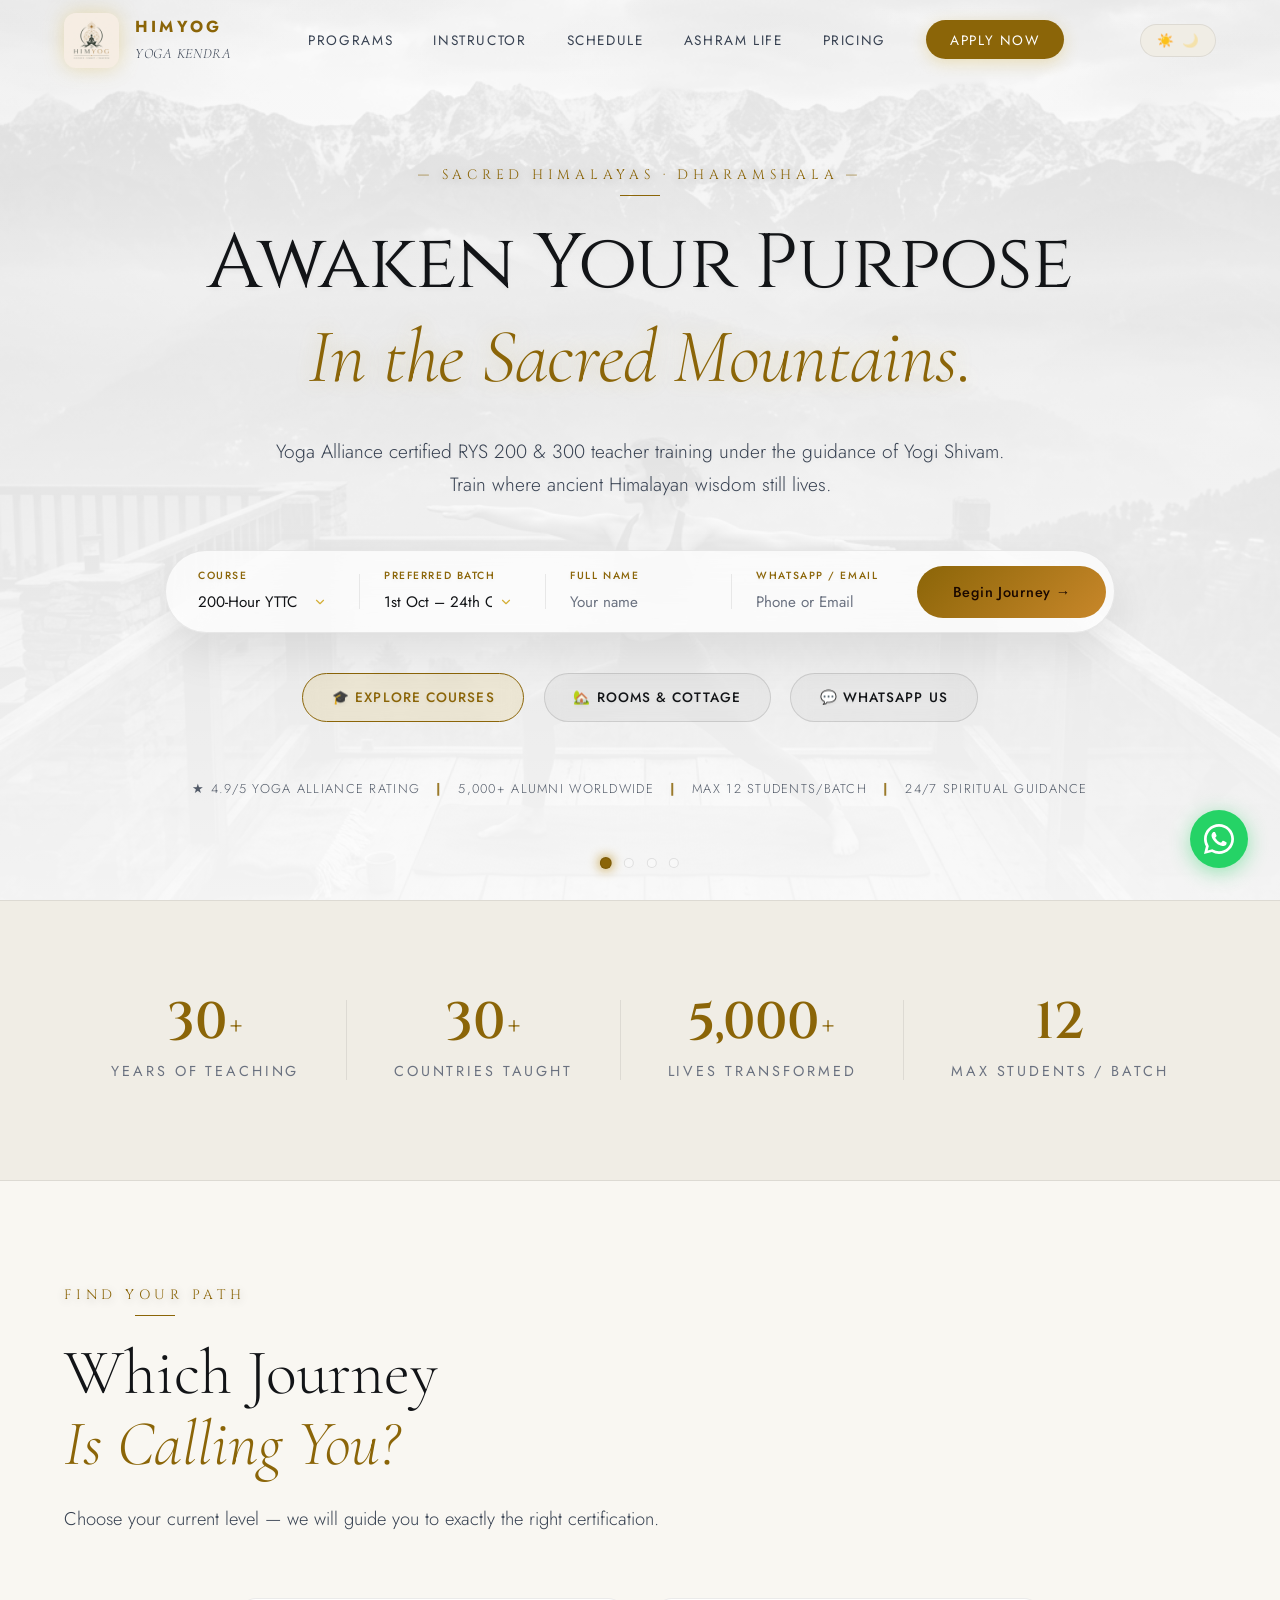
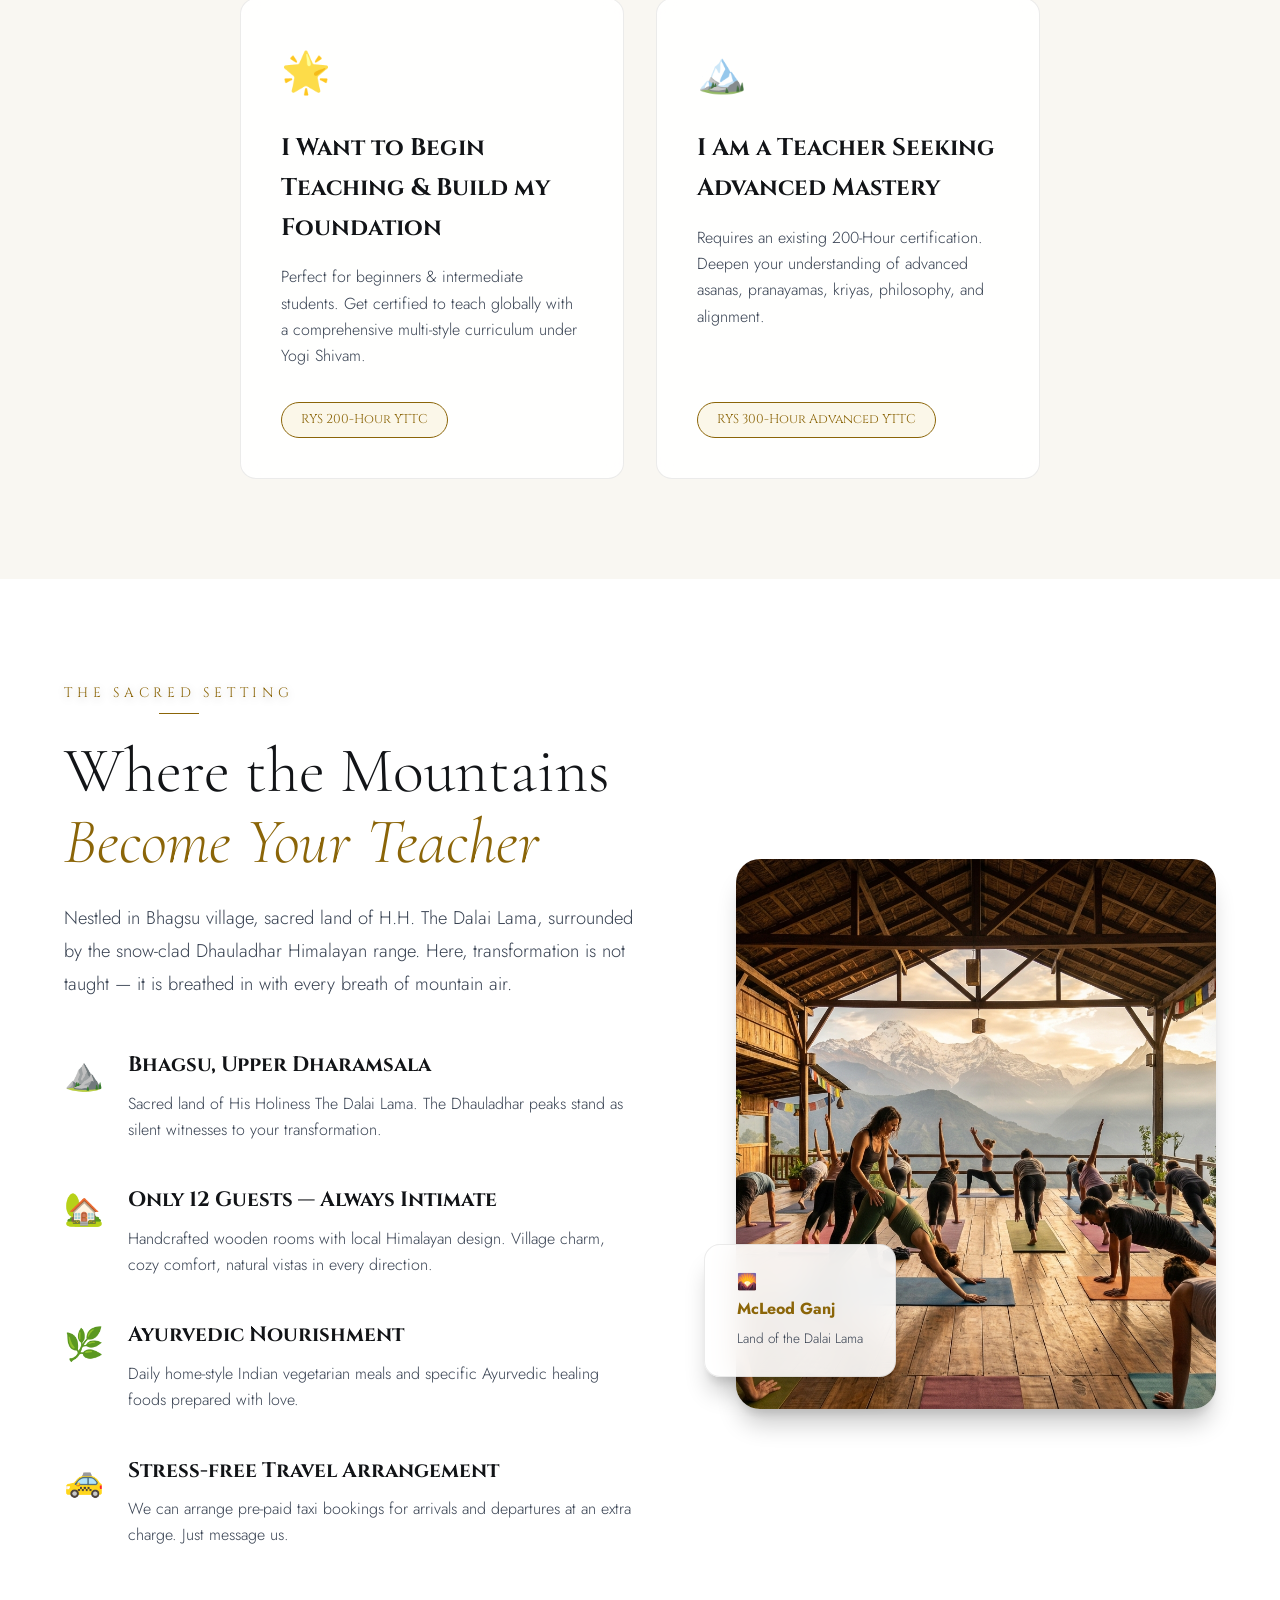
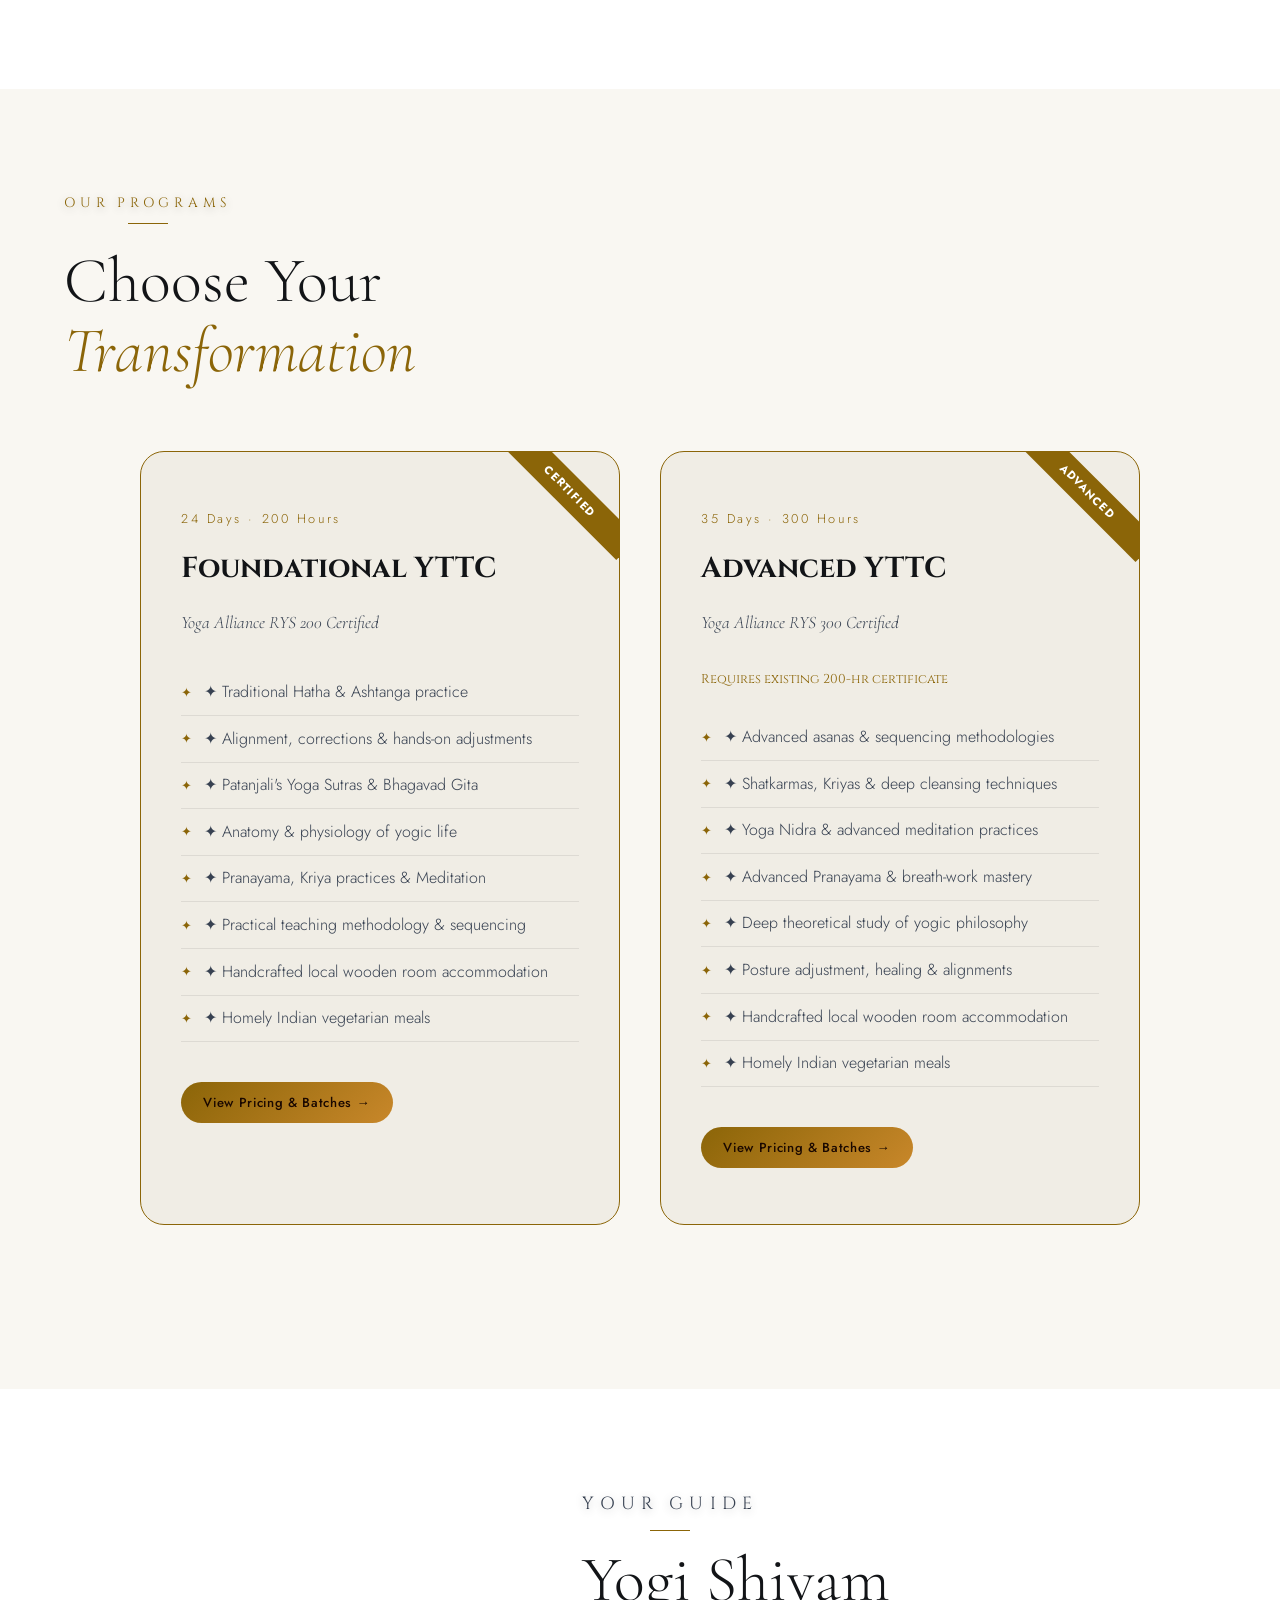
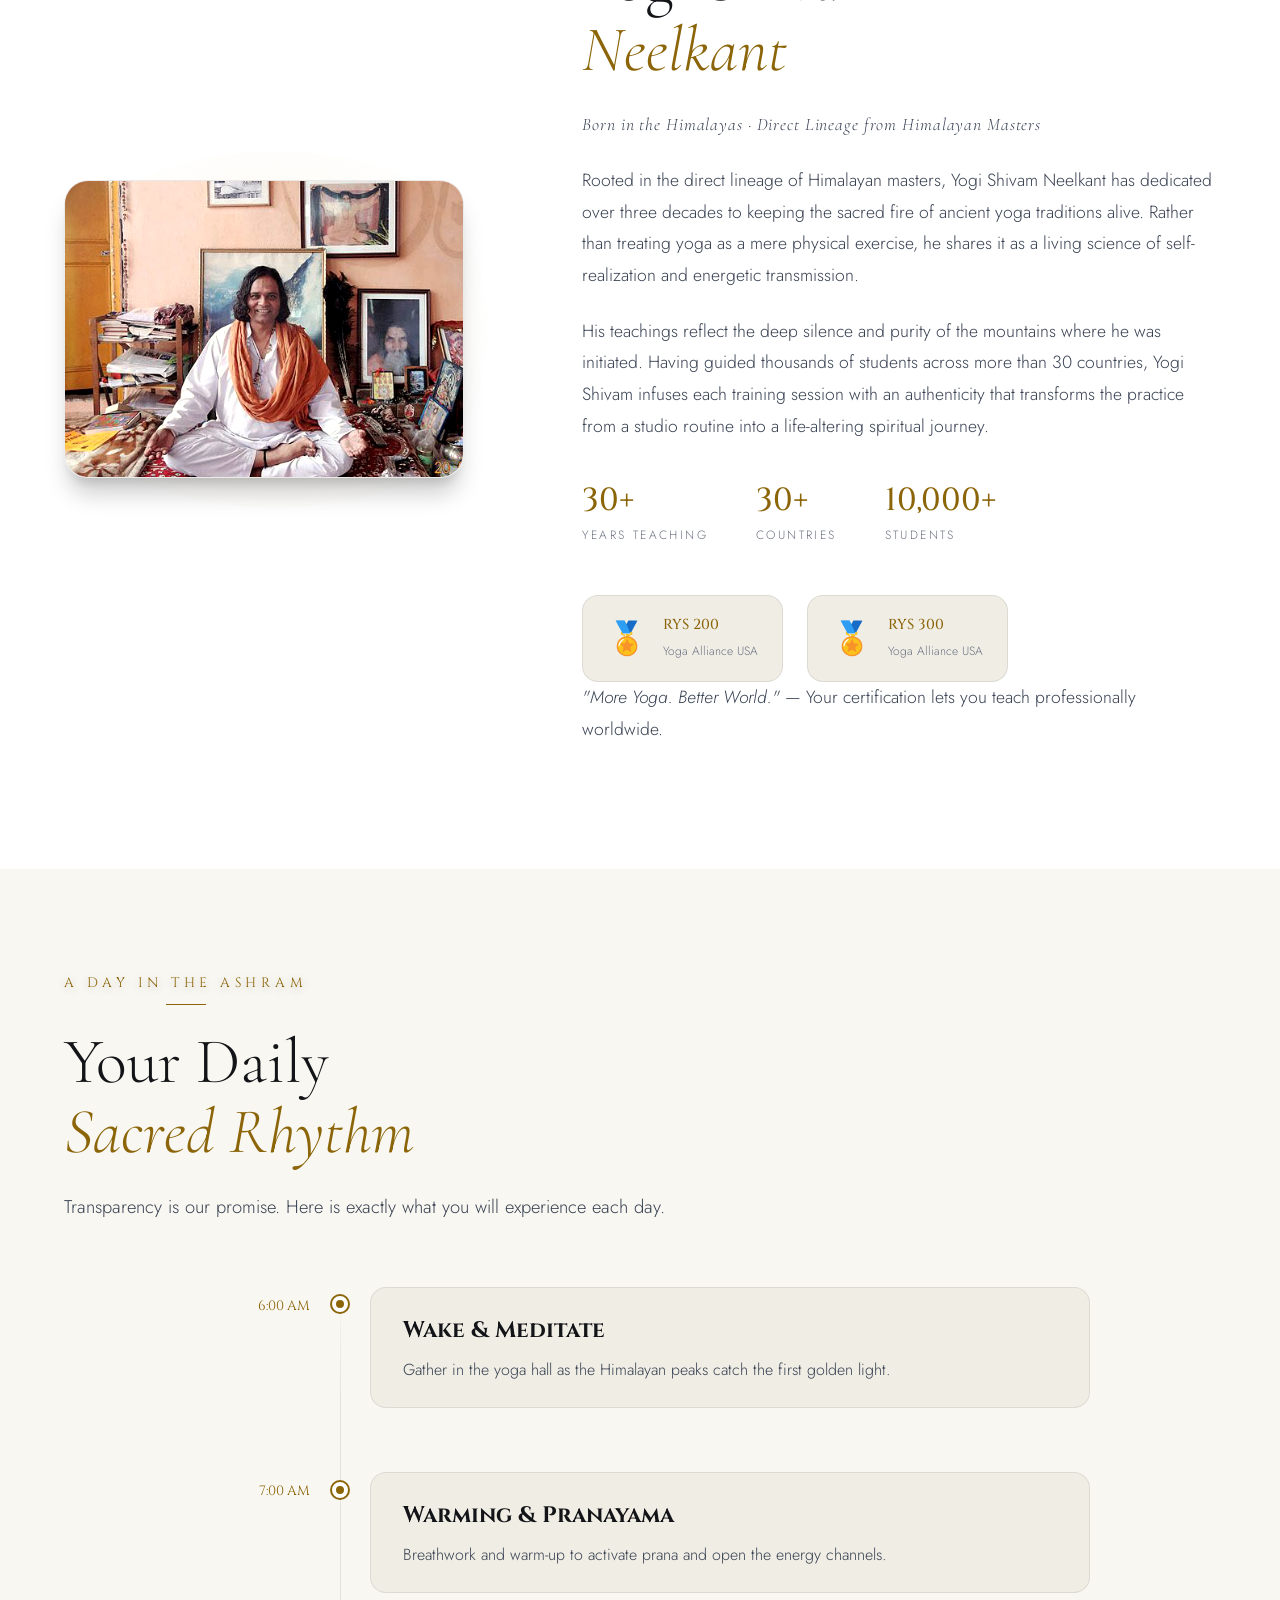
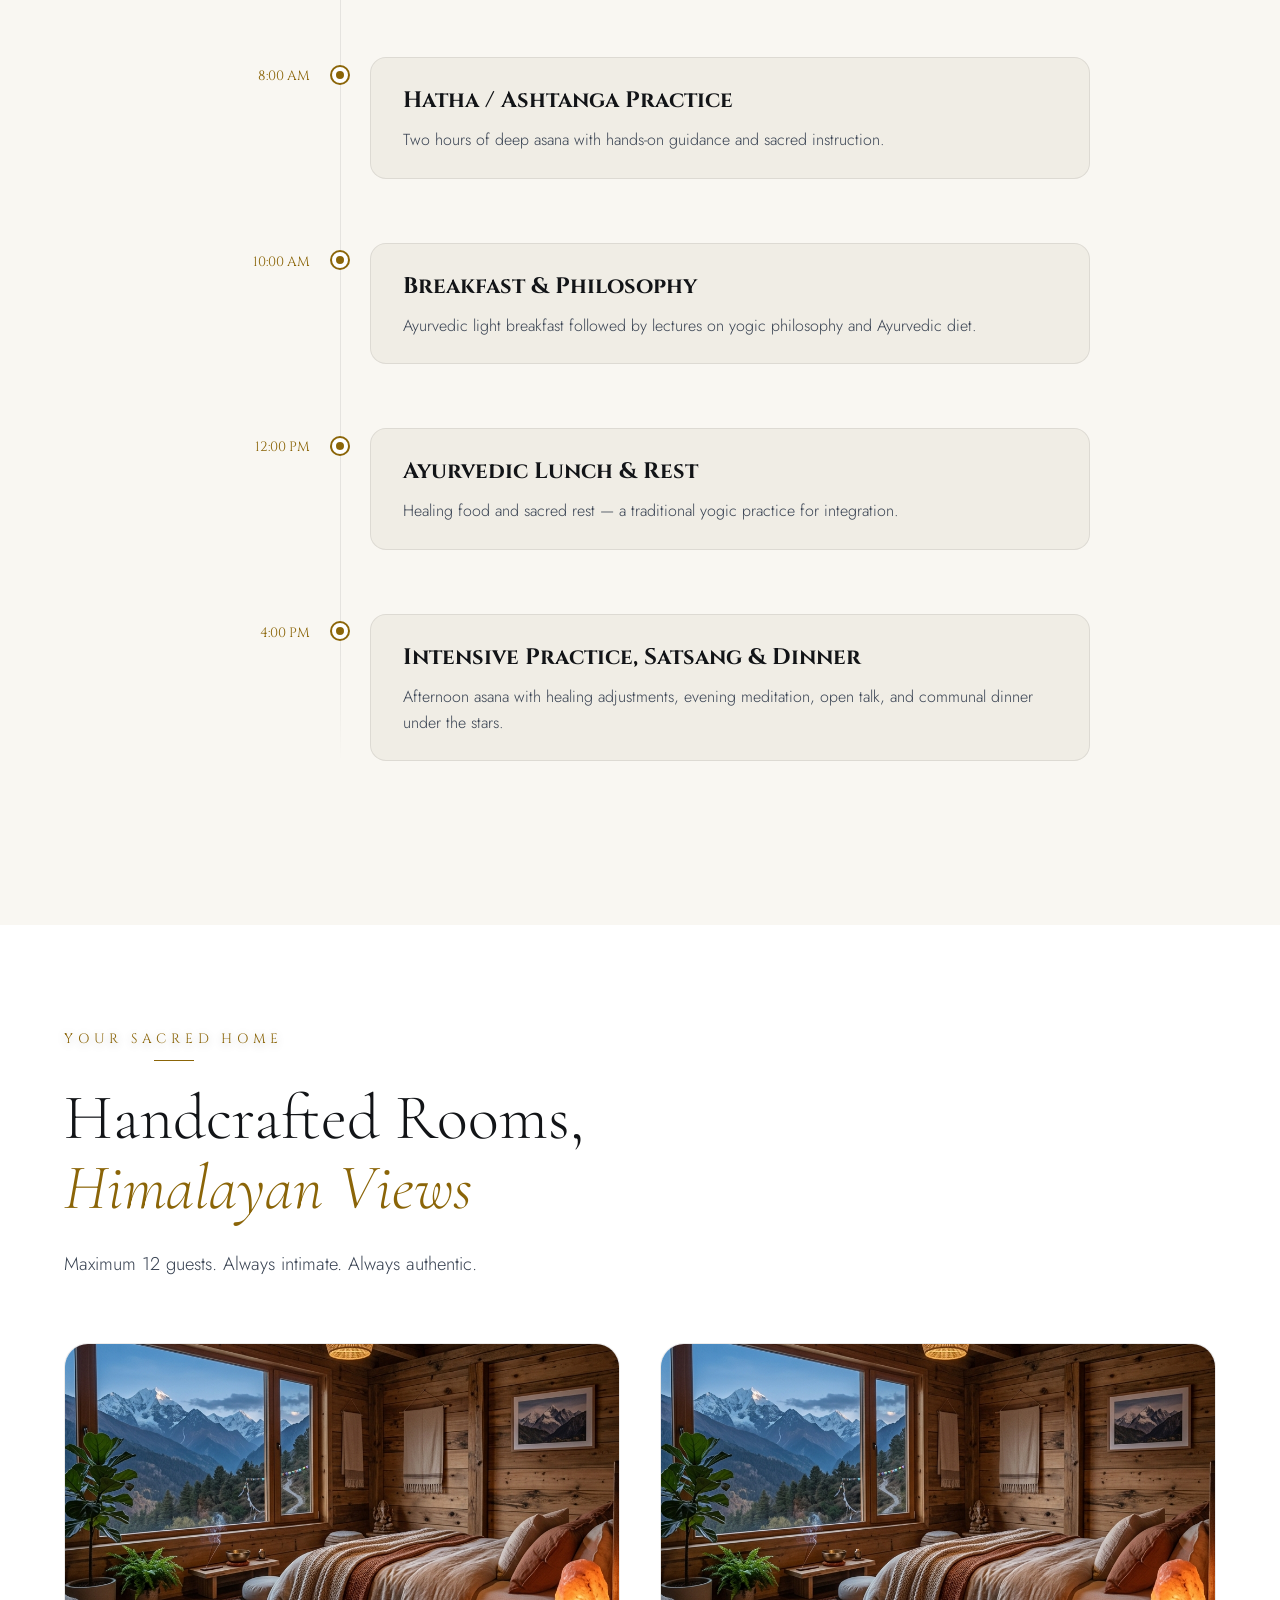
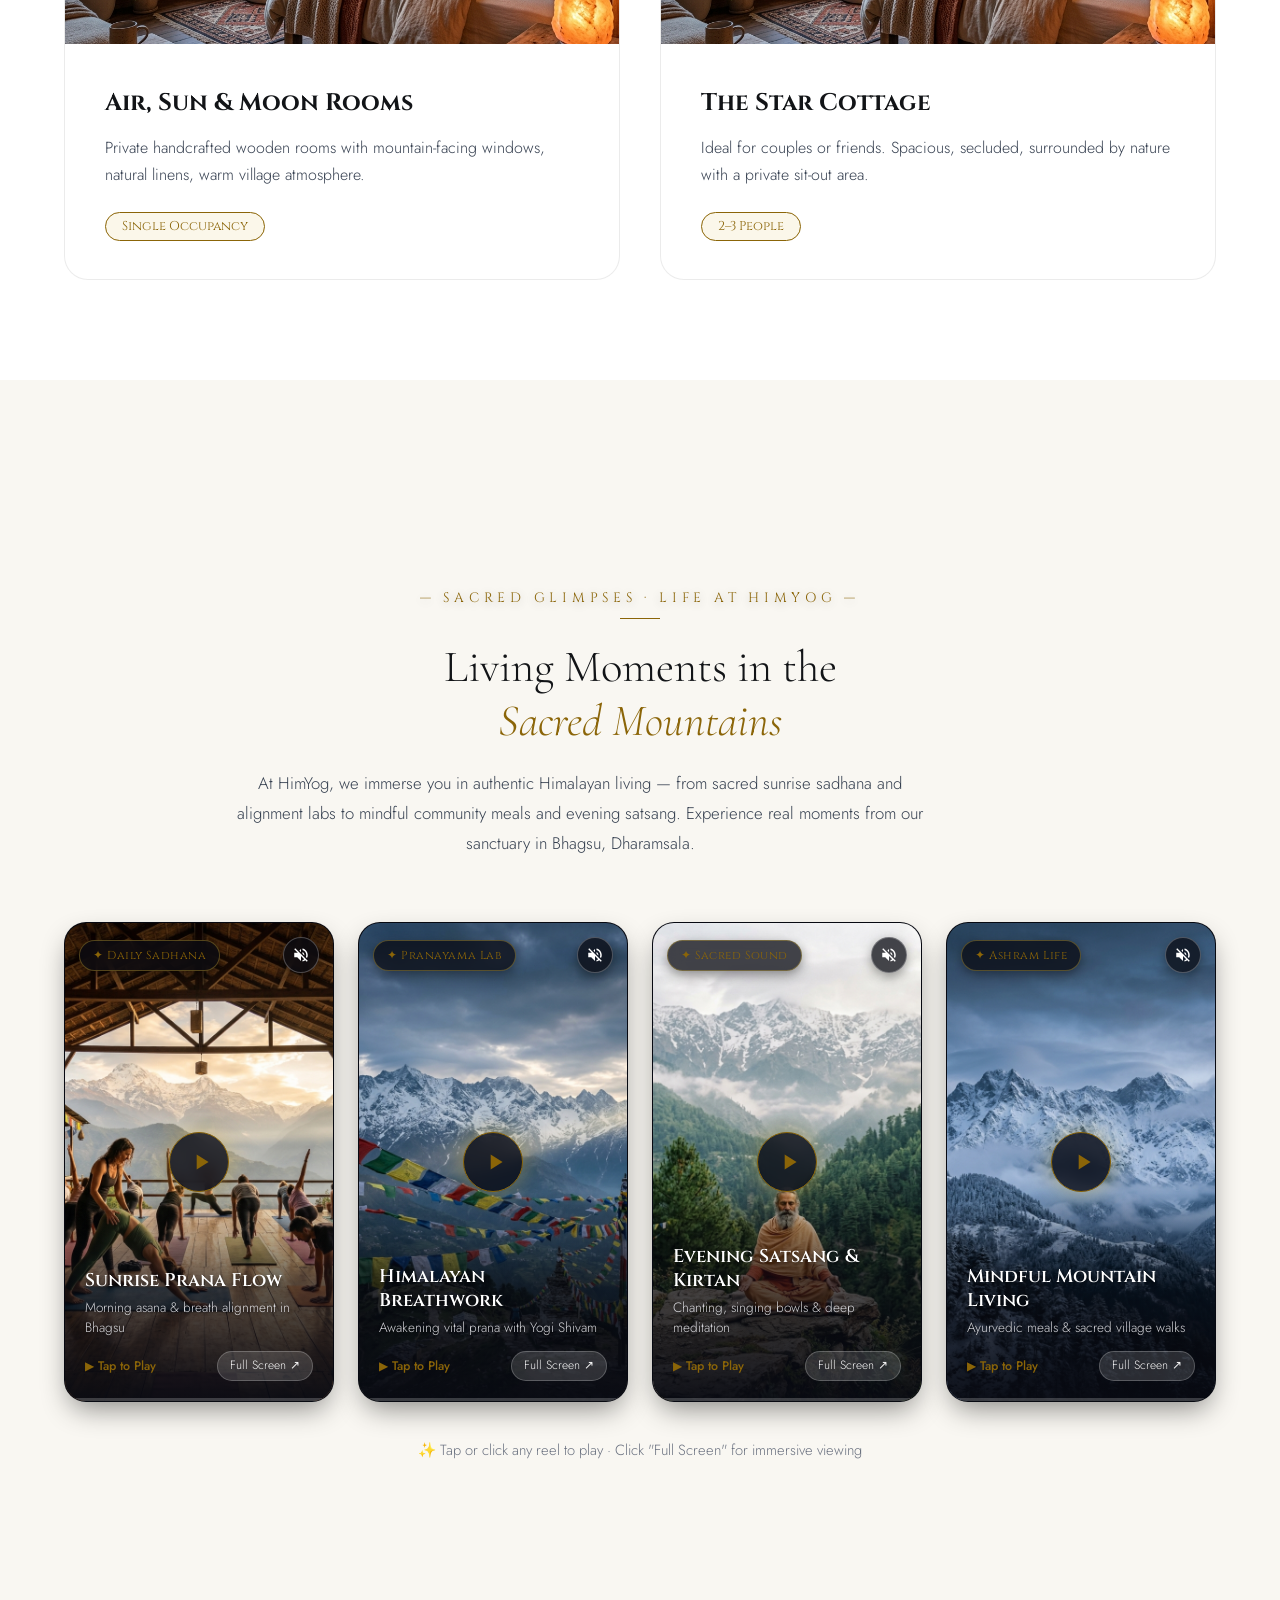
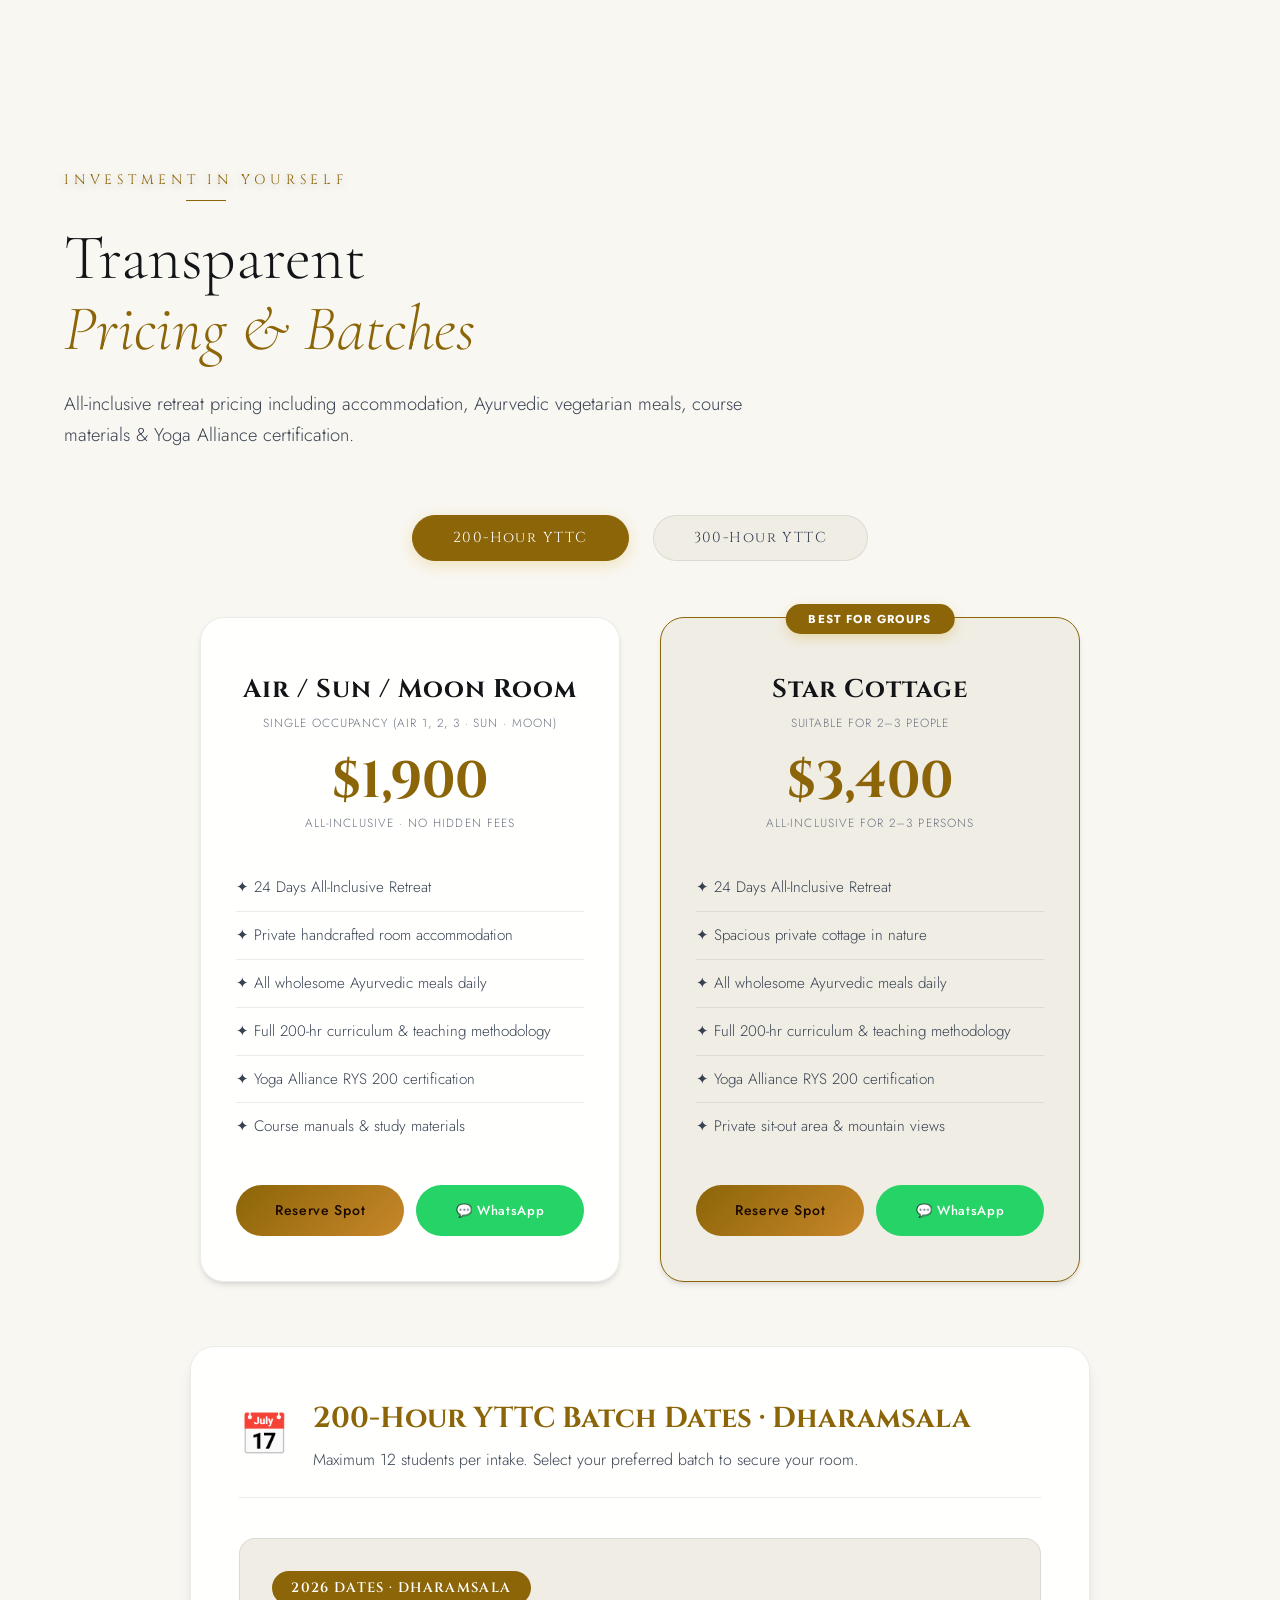
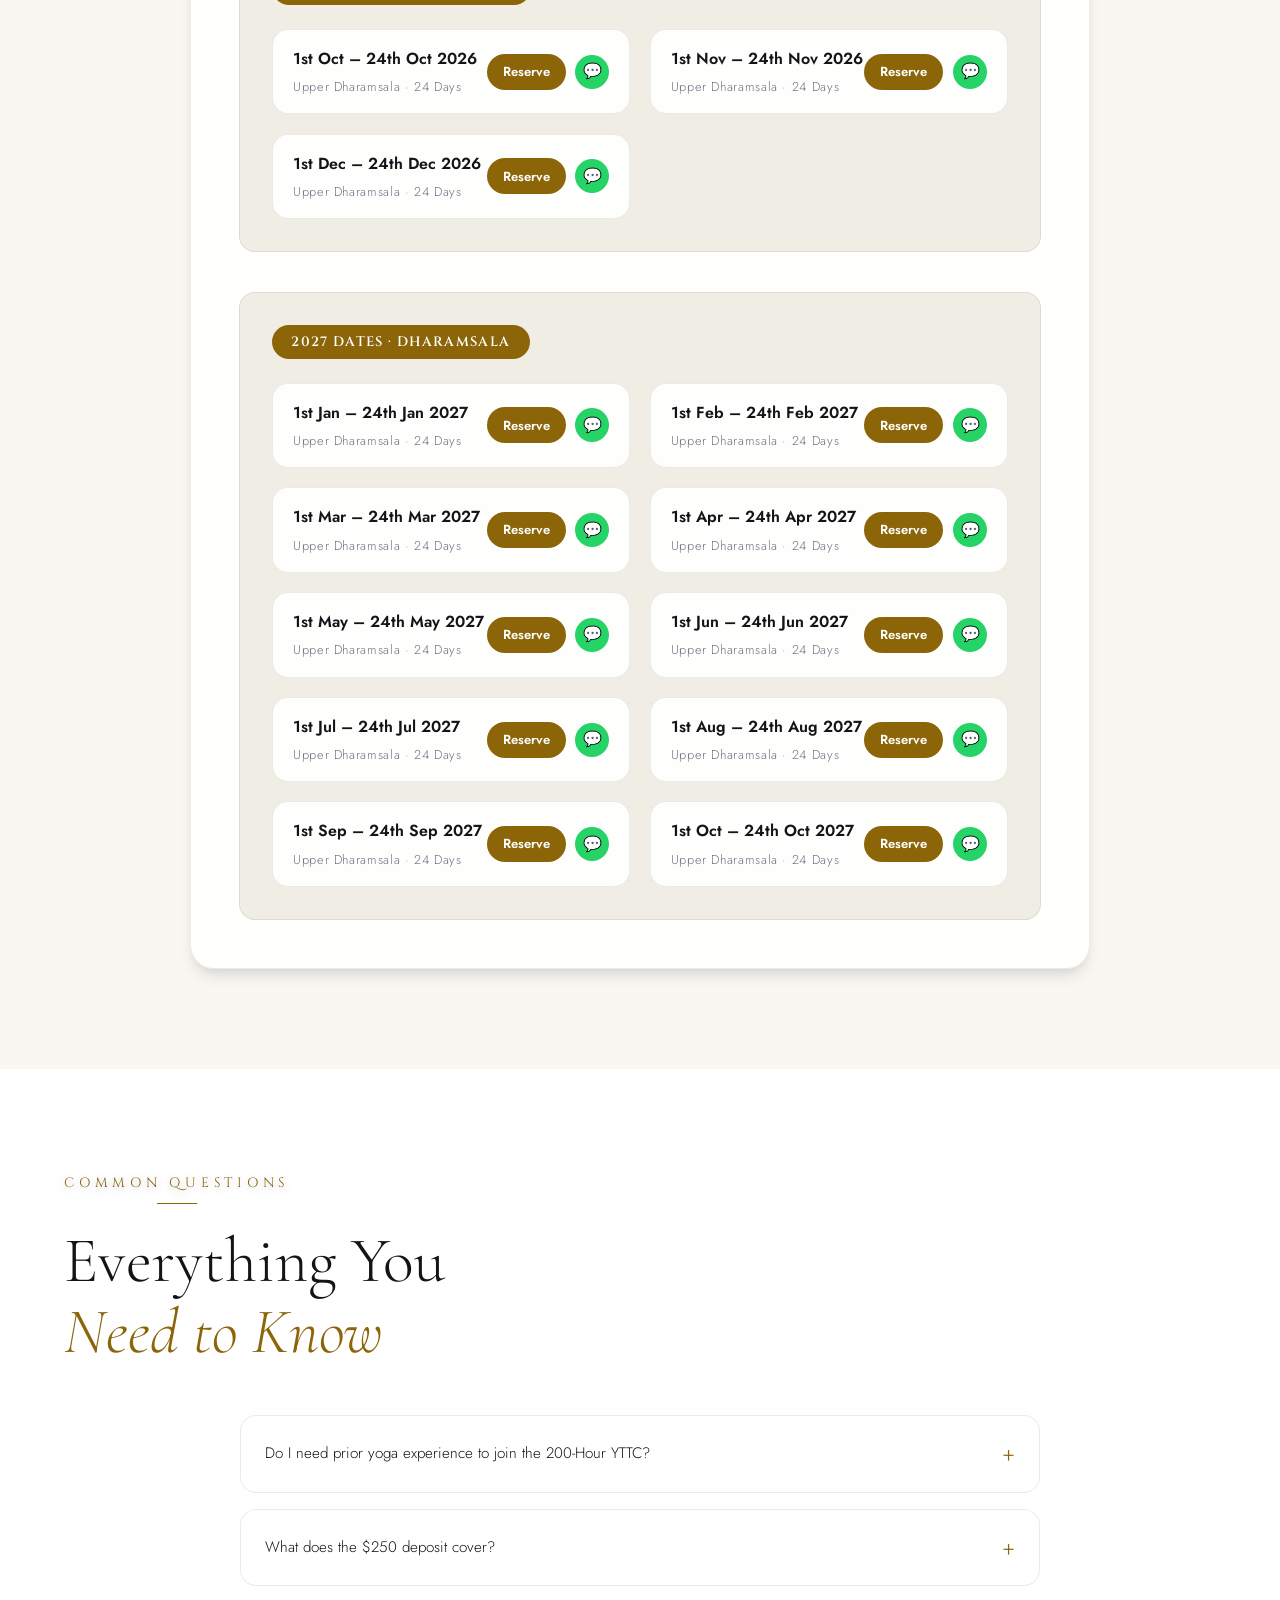
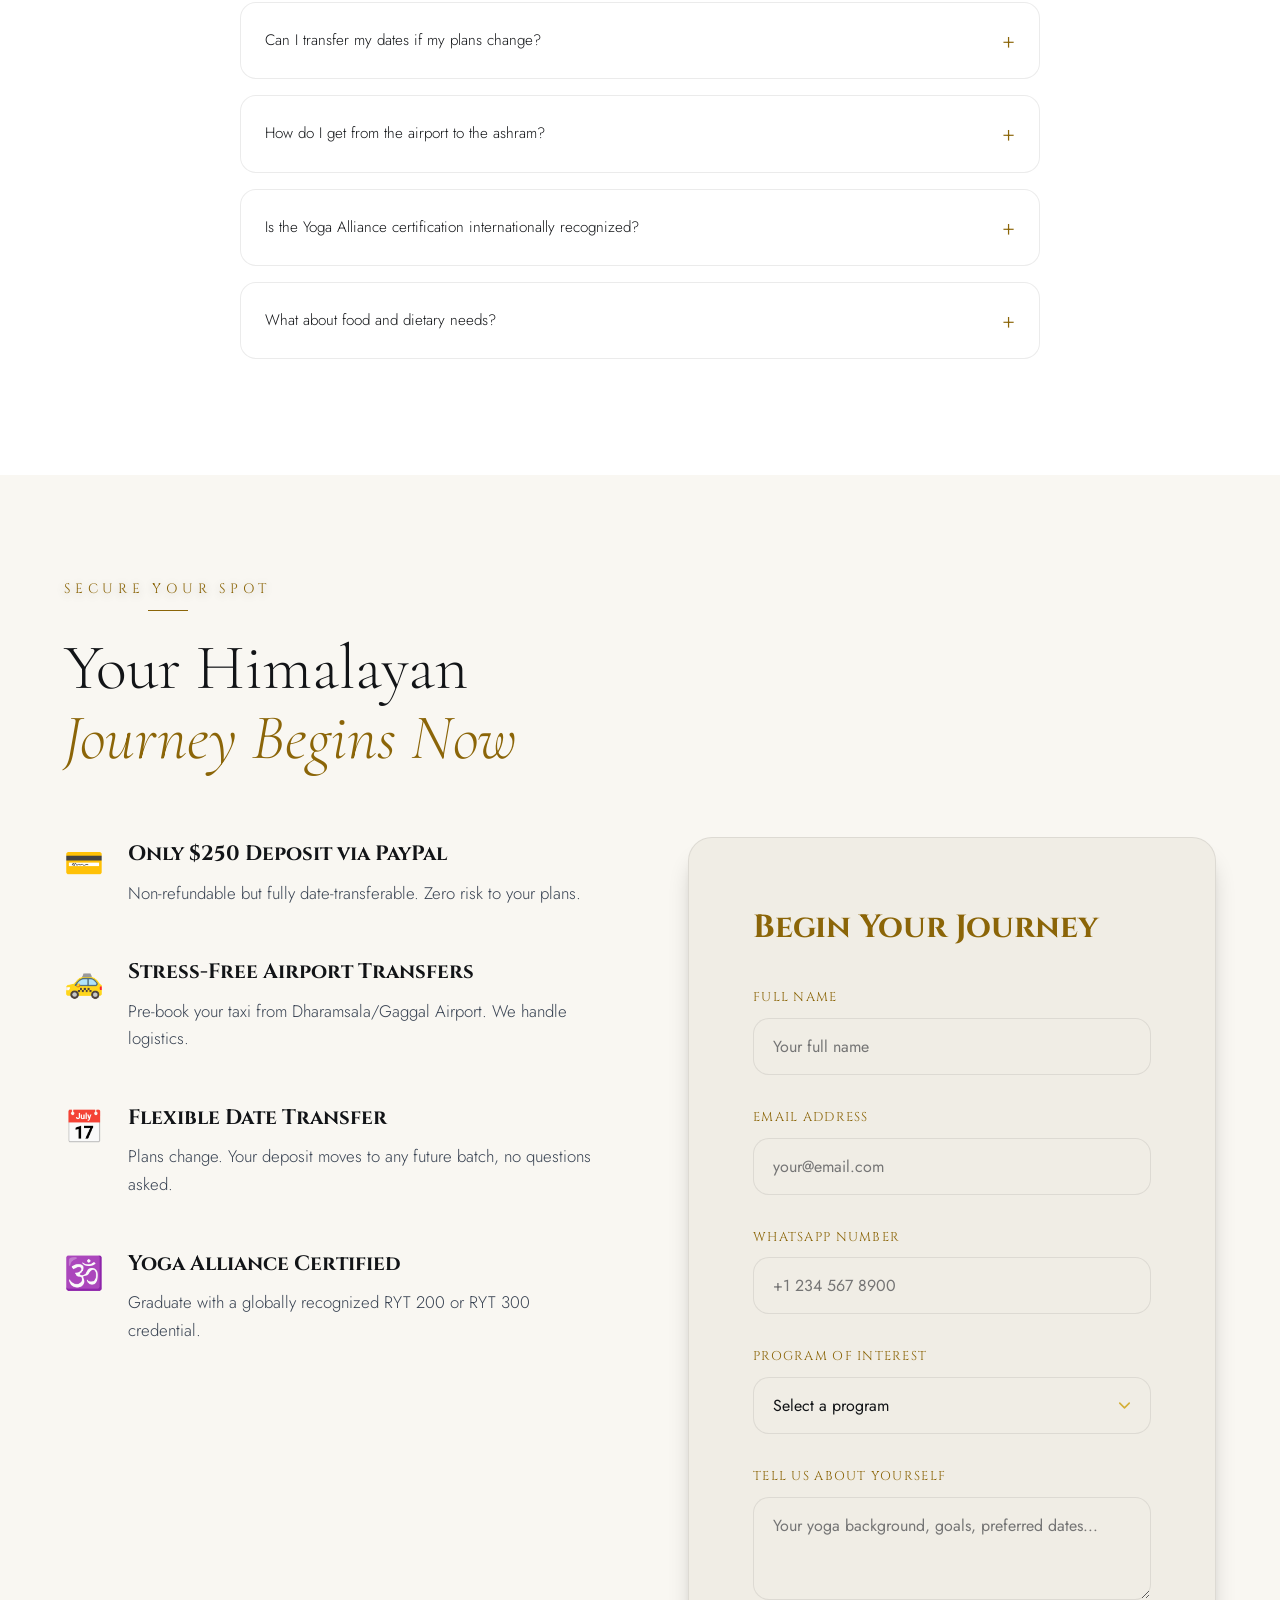
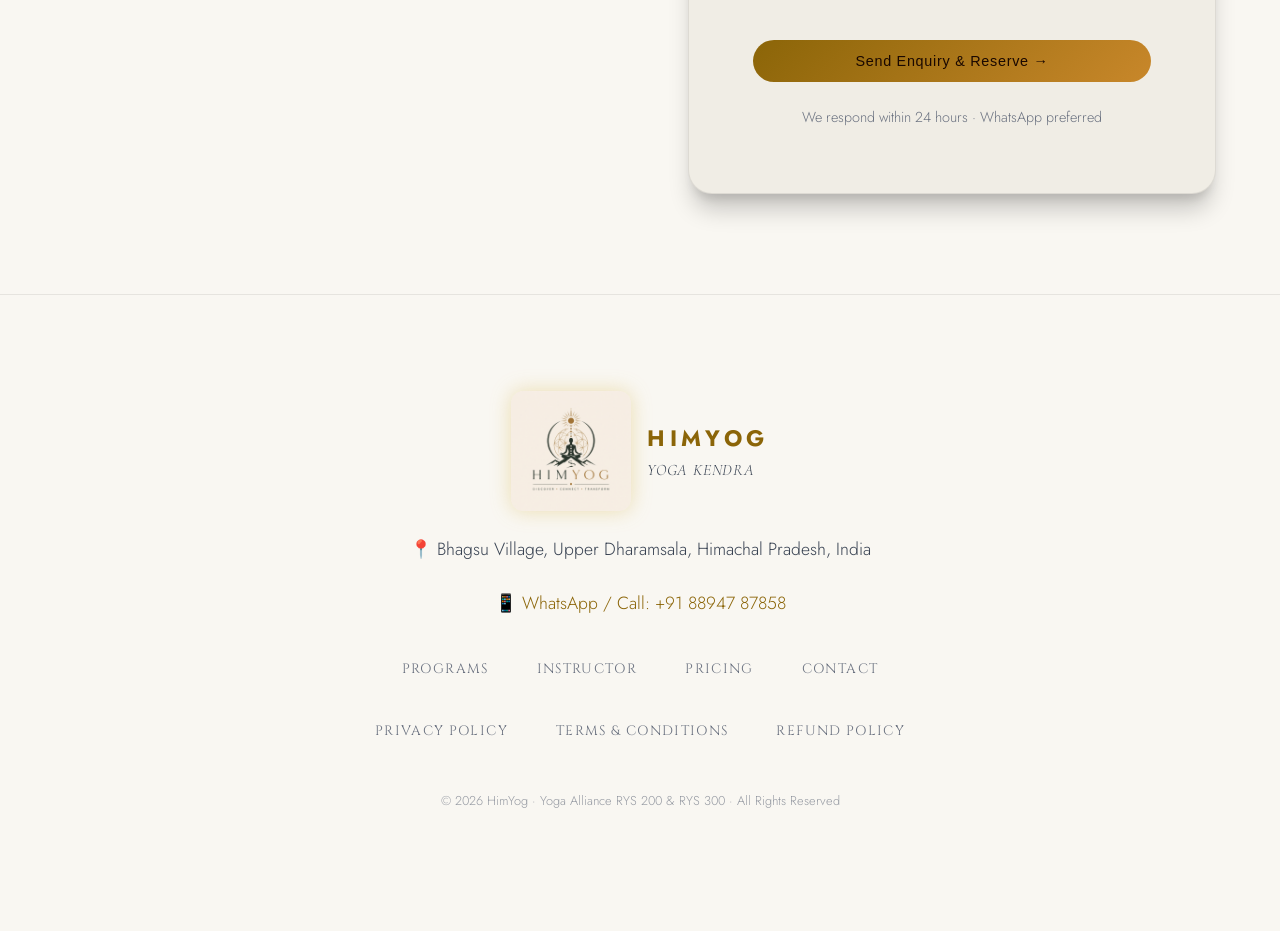
==== commit ee122b57: "feat: add video reels section, fullscreen modal, and admin upload manager" ====
--- a/index.html
+++ b/index.html
@@ -9,7 +9,7 @@
 <link rel="preconnect" href="https://fonts.googleapis.com"/>
 <link rel="preconnect" href="https://fonts.gstatic.com" crossorigin/>
 <link href="https://fonts.googleapis.com/css2?family=Cormorant+Garamond:ital,wght@0,300;0,400;0,600;1,300;1,400&family=Jost:wght@300;400;500&family=Cinzel:wght@400;600&display=swap" rel="stylesheet"/>
-<link rel="stylesheet" href="style.css?v=15"/>
+<link rel="stylesheet" href="style.css?v=16"/>
 <link rel="manifest" href="manifest.json"/>
 <meta name="theme-color" content="#080A12"/>
 <link rel="apple-touch-icon" href="favicon.svg"/>
@@ -39,6 +39,7 @@
       <li><a href="#programs">Programs</a></li>
       <li><a href="#instructor">Instructor</a></li>
       <li><a href="#schedule">Schedule</a></li>
+      <li><a href="#reels-section">Ashram Life</a></li>
       <li><a href="#pricing">Pricing</a></li>
       <li><a href="#booking" class="nav-cta">Apply Now</a></li>
     </ul>
@@ -290,6 +291,178 @@
         <img src="rooms.png" id="room2-img" alt="Star Cottage"/>
         <div class="rinfo"><h4>The Star Cottage</h4><p>Ideal for couples or friends. Spacious, secluded, surrounded by nature with a private sit-out area.</p><span class="rtag">2–3 People</span></div>
       </div>
+    </div>
+  </div>
+</section>
+
+<!-- REELS / SACRED GLIMPSES -->
+<section id="reels-section" class="reels-section">
+  <div class="section-wrap">
+    <div class="reels-header">
+      <p class="eyebrow">— SACRED GLIMPSES · LIFE AT HIMYOG —</p>
+      <h2>Living Moments in the<br/><em>Sacred Mountains</em></h2>
+      <p class="section-sub">At HimYog, we immerse you in authentic Himalayan living — from sacred sunrise sadhana and alignment labs to mindful community meals and evening satsang. Experience real moments from our sanctuary in Bhagsu, Dharamsala.</p>
+    </div>
+
+    <!-- REELS TRACK / GRID -->
+    <div class="reels-track-wrap">
+      <div class="reels-grid" id="reelsGrid">
+        <!-- REEL CARD 1 (Primary User Video) -->
+        <div class="reel-card" data-index="0" data-reel-id="reel1">
+          <div class="reel-media-wrapper">
+            <video 
+              class="reel-video" 
+              src="uploads/reel1.mp4" 
+              poster="practice.png" 
+              playsinline 
+              loop 
+              muted 
+              preload="metadata">
+            </video>
+            <div class="reel-badge-top">
+              <span class="reel-pill">✦ Daily Sadhana</span>
+              <button class="reel-audio-btn" aria-label="Toggle sound" onclick="toggleReelAudio(this, event)">
+                <svg class="audio-icon-muted" viewBox="0 0 24 24" fill="currentColor"><path d="M16.5 12c0-1.77-1.02-3.29-2.5-4.03v2.21l2.45 2.45c.03-.2.05-.41.05-.63zm2.5 0c0 .94-.2 1.82-.54 2.64l1.51 1.51C20.63 14.91 21 13.5 21 12c0-4.28-2.99-7.86-7-8.77v2.06c2.89.86 5 3.54 5 6.71zM4.27 3L3 4.27 7.73 9H3v6h4l5 5v-6.73l4.25 4.25c-.67.52-1.42.93-2.25 1.18v2.06c1.38-.31 2.63-.95 3.69-1.81L19.73 21 21 19.73l-9-9L4.27 3zM12 4L9.91 6.09 12 8.18V4z"/></svg>
+                <svg class="audio-icon-unmuted" viewBox="0 0 24 24" fill="currentColor" style="display:none;"><path d="M3 9v6h4l5 5V4L7 9H3zm13.5 3c0-1.77-1.02-3.29-2.5-4.03v8.05c1.48-.73 2.5-2.25 2.5-4.02zM14 3.23v2.06c2.89.86 5 3.54 5 6.71s-2.11 5.85-5 6.71v2.06c4.01-.91 7-4.49 7-8.77s-2.99-7.86-7-8.77z"/></svg>
+              </button>
+            </div>
+            <div class="reel-play-overlay">
+              <div class="reel-play-pulse">
+                <svg viewBox="0 0 24 24" fill="currentColor"><path d="M8 5v14l11-7z"/></svg>
+              </div>
+            </div>
+            <div class="reel-progress-bar"><div class="reel-progress-fill"></div></div>
+            <div class="reel-overlay-scrim">
+              <div class="reel-info">
+                <h3 class="reel-title">Sunrise Prana Flow</h3>
+                <p class="reel-desc">Morning asana &amp; breath alignment in Bhagsu</p>
+                <div class="reel-action-row">
+                  <span class="reel-watch-tag">▶ Tap to Play</span>
+                  <span class="reel-view-full" onclick="openReelModal(0, event)">Full Screen ↗</span>
+                </div>
+              </div>
+            </div>
+          </div>
+        </div>
+
+        <!-- REEL CARD 2 -->
+        <div class="reel-card" data-index="1" data-reel-id="reel2">
+          <div class="reel-media-wrapper">
+            <video 
+              class="reel-video" 
+              src="uploads/reel2.mp4" 
+              poster="slide2.png" 
+              playsinline 
+              loop 
+              muted 
+              preload="metadata">
+            </video>
+            <div class="reel-badge-top">
+              <span class="reel-pill">✦ Pranayama Lab</span>
+              <button class="reel-audio-btn" aria-label="Toggle sound" onclick="toggleReelAudio(this, event)">
+                <svg class="audio-icon-muted" viewBox="0 0 24 24" fill="currentColor"><path d="M16.5 12c0-1.77-1.02-3.29-2.5-4.03v2.21l2.45 2.45c.03-.2.05-.41.05-.63zm2.5 0c0 .94-.2 1.82-.54 2.64l1.51 1.51C20.63 14.91 21 13.5 21 12c0-4.28-2.99-7.86-7-8.77v2.06c2.89.86 5 3.54 5 6.71zM4.27 3L3 4.27 7.73 9H3v6h4l5 5v-6.73l4.25 4.25c-.67.52-1.42.93-2.25 1.18v2.06c1.38-.31 2.63-.95 3.69-1.81L19.73 21 21 19.73l-9-9L4.27 3zM12 4L9.91 6.09 12 8.18V4z"/></svg>
+                <svg class="audio-icon-unmuted" viewBox="0 0 24 24" fill="currentColor" style="display:none;"><path d="M3 9v6h4l5 5V4L7 9H3zm13.5 3c0-1.77-1.02-3.29-2.5-4.03v8.05c1.48-.73 2.5-2.25 2.5-4.02zM14 3.23v2.06c2.89.86 5 3.54 5 6.71s-2.11 5.85-5 6.71v2.06c4.01-.91 7-4.49 7-8.77s-2.99-7.86-7-8.77z"/></svg>
+              </button>
+            </div>
+            <div class="reel-play-overlay">
+              <div class="reel-play-pulse">
+                <svg viewBox="0 0 24 24" fill="currentColor"><path d="M8 5v14l11-7z"/></svg>
+              </div>
+            </div>
+            <div class="reel-progress-bar"><div class="reel-progress-fill"></div></div>
+            <div class="reel-overlay-scrim">
+              <div class="reel-info">
+                <h3 class="reel-title">Himalayan Breathwork</h3>
+                <p class="reel-desc">Awakening vital prana with Yogi Shivam</p>
+                <div class="reel-action-row">
+                  <span class="reel-watch-tag">▶ Tap to Play</span>
+                  <span class="reel-view-full" onclick="openReelModal(1, event)">Full Screen ↗</span>
+                </div>
+              </div>
+            </div>
+          </div>
+        </div>
+
+        <!-- REEL CARD 3 -->
+        <div class="reel-card" data-index="2" data-reel-id="reel3">
+          <div class="reel-media-wrapper">
+            <video 
+              class="reel-video" 
+              src="uploads/reel3.mp4" 
+              poster="slide3.png" 
+              playsinline 
+              loop 
+              muted 
+              preload="metadata">
+            </video>
+            <div class="reel-badge-top">
+              <span class="reel-pill">✦ Sacred Sound</span>
+              <button class="reel-audio-btn" aria-label="Toggle sound" onclick="toggleReelAudio(this, event)">
+                <svg class="audio-icon-muted" viewBox="0 0 24 24" fill="currentColor"><path d="M16.5 12c0-1.77-1.02-3.29-2.5-4.03v2.21l2.45 2.45c.03-.2.05-.41.05-.63zm2.5 0c0 .94-.2 1.82-.54 2.64l1.51 1.51C20.63 14.91 21 13.5 21 12c0-4.28-2.99-7.86-7-8.77v2.06c2.89.86 5 3.54 5 6.71zM4.27 3L3 4.27 7.73 9H3v6h4l5 5v-6.73l4.25 4.25c-.67.52-1.42.93-2.25 1.18v2.06c1.38-.31 2.63-.95 3.69-1.81L19.73 21 21 19.73l-9-9L4.27 3zM12 4L9.91 6.09 12 8.18V4z"/></svg>
+                <svg class="audio-icon-unmuted" viewBox="0 0 24 24" fill="currentColor" style="display:none;"><path d="M3 9v6h4l5 5V4L7 9H3zm13.5 3c0-1.77-1.02-3.29-2.5-4.03v8.05c1.48-.73 2.5-2.25 2.5-4.02zM14 3.23v2.06c2.89.86 5 3.54 5 6.71s-2.11 5.85-5 6.71v2.06c4.01-.91 7-4.49 7-8.77s-2.99-7.86-7-8.77z"/></svg>
+              </button>
+            </div>
+            <div class="reel-play-overlay">
+              <div class="reel-play-pulse">
+                <svg viewBox="0 0 24 24" fill="currentColor"><path d="M8 5v14l11-7z"/></svg>
+              </div>
+            </div>
+            <div class="reel-progress-bar"><div class="reel-progress-fill"></div></div>
+            <div class="reel-overlay-scrim">
+              <div class="reel-info">
+                <h3 class="reel-title">Evening Satsang &amp; Kirtan</h3>
+                <p class="reel-desc">Chanting, singing bowls &amp; deep meditation</p>
+                <div class="reel-action-row">
+                  <span class="reel-watch-tag">▶ Tap to Play</span>
+                  <span class="reel-view-full" onclick="openReelModal(2, event)">Full Screen ↗</span>
+                </div>
+              </div>
+            </div>
+          </div>
+        </div>
+
+        <!-- REEL CARD 4 -->
+        <div class="reel-card" data-index="3" data-reel-id="reel4">
+          <div class="reel-media-wrapper">
+            <video 
+              class="reel-video" 
+              src="uploads/reel4.mp4" 
+              poster="slide4.png" 
+              playsinline 
+              loop 
+              muted 
+              preload="metadata">
+            </video>
+            <div class="reel-badge-top">
+              <span class="reel-pill">✦ Ashram Life</span>
+              <button class="reel-audio-btn" aria-label="Toggle sound" onclick="toggleReelAudio(this, event)">
+                <svg class="audio-icon-muted" viewBox="0 0 24 24" fill="currentColor"><path d="M16.5 12c0-1.77-1.02-3.29-2.5-4.03v2.21l2.45 2.45c.03-.2.05-.41.05-.63zm2.5 0c0 .94-.2 1.82-.54 2.64l1.51 1.51C20.63 14.91 21 13.5 21 12c0-4.28-2.99-7.86-7-8.77v2.06c2.89.86 5 3.54 5 6.71zM4.27 3L3 4.27 7.73 9H3v6h4l5 5v-6.73l4.25 4.25c-.67.52-1.42.93-2.25 1.18v2.06c1.38-.31 2.63-.95 3.69-1.81L19.73 21 21 19.73l-9-9L4.27 3zM12 4L9.91 6.09 12 8.18V4z"/></svg>
+                <svg class="audio-icon-unmuted" viewBox="0 0 24 24" fill="currentColor" style="display:none;"><path d="M3 9v6h4l5 5V4L7 9H3zm13.5 3c0-1.77-1.02-3.29-2.5-4.03v8.05c1.48-.73 2.5-2.25 2.5-4.02zM14 3.23v2.06c2.89.86 5 3.54 5 6.71s-2.11 5.85-5 6.71v2.06c4.01-.91 7-4.49 7-8.77s-2.99-7.86-7-8.77z"/></svg>
+              </button>
+            </div>
+            <div class="reel-play-overlay">
+              <div class="reel-play-pulse">
+                <svg viewBox="0 0 24 24" fill="currentColor"><path d="M8 5v14l11-7z"/></svg>
+              </div>
+            </div>
+            <div class="reel-progress-bar"><div class="reel-progress-fill"></div></div>
+            <div class="reel-overlay-scrim">
+              <div class="reel-info">
+                <h3 class="reel-title">Mindful Mountain Living</h3>
+                <p class="reel-desc">Ayurvedic meals &amp; sacred village walks</p>
+                <div class="reel-action-row">
+                  <span class="reel-watch-tag">▶ Tap to Play</span>
+                  <span class="reel-view-full" onclick="openReelModal(3, event)">Full Screen ↗</span>
+                </div>
+              </div>
+            </div>
+          </div>
+        </div>
+      </div>
+    </div>
+    
+    <div class="reels-footer-note">
+      <span>✨ Tap or click any reel to play · Click "Full Screen" for immersive viewing</span>
     </div>
   </div>
 </section>
@@ -767,6 +940,23 @@
   </div>
 </div>
 
-<script src="script.js?v=16"></script>
+<!-- FULLSCREEN REEL MODAL / LIGHTBOX -->
+<div id="reelModal" class="reel-modal hidden" onclick="closeReelModal(event)">
+  <div class="reel-modal-container" onclick="event.stopPropagation()">
+    <button class="reel-modal-close" onclick="closeReelModal(event)" aria-label="Close">✕</button>
+    <div class="reel-modal-video-box">
+      <video id="reelModalVideo" class="reel-modal-video" playsinline loop controls></video>
+      <button class="reel-nav-btn prev" onclick="prevReelModal(event)" aria-label="Previous reel">‹</button>
+      <button class="reel-nav-btn next" onclick="nextReelModal(event)" aria-label="Next reel">›</button>
+    </div>
+    <div class="reel-modal-details">
+      <span class="reel-pill" id="modalReelTag">Daily Sadhana</span>
+      <h3 id="modalReelTitle">Sunrise Prana Flow</h3>
+      <p id="modalReelDesc">Morning asana &amp; breath alignment in Bhagsu</p>
+    </div>
+  </div>
+</div>
+
+<script src="script.js?v=17"></script>
 </body>
 </html>
--- a/style.css
+++ b/style.css
@@ -1502,6 +1502,421 @@
 .fa{display:none;padding:0 1.5rem 1.2rem;font-size:.9rem;color:var(--text2);line-height:1.7}
 .fitem.open .fa{display:block}
 
+/* ===== VIDEO REELS SECTION ===== */
+.reels-section {
+  padding: 6.5rem 0;
+  background: var(--bg-alt);
+  position: relative;
+  overflow: hidden;
+}
+.reels-header {
+  text-align: center;
+  max-width: 820px;
+  margin: 0 auto 3.5rem auto;
+}
+.reels-header h2 {
+  font-size: 2.8rem;
+  line-height: 1.2;
+  margin-bottom: 1.2rem;
+}
+.reels-header .section-sub {
+  font-size: 1.05rem;
+  line-height: 1.8;
+  color: var(--text-dim);
+}
+.reels-track-wrap {
+  position: relative;
+  width: 100%;
+}
+.reels-grid {
+  display: grid;
+  grid-template-columns: repeat(4, 1fr);
+  gap: 1.5rem;
+  align-items: stretch;
+}
+.reel-card {
+  position: relative;
+  aspect-ratio: 9 / 16;
+  border-radius: 22px;
+  overflow: hidden;
+  background: #080A12;
+  border: 1px solid var(--glass-border);
+  box-shadow: 0 12px 28px -6px rgba(0, 0, 0, 0.45);
+  cursor: pointer;
+  transition: transform 0.4s cubic-bezier(0.2, 0.8, 0.2, 1), box-shadow 0.4s ease, border-color 0.4s ease;
+  user-select: none;
+}
+.reel-card:hover {
+  transform: translateY(-8px);
+  border-color: var(--gold);
+  box-shadow: 0 20px 38px -8px rgba(212, 175, 55, 0.3), 0 0 15px rgba(212, 175, 55, 0.15);
+}
+.reel-media-wrapper {
+  position: relative;
+  width: 100%;
+  height: 100%;
+  overflow: hidden;
+  background: #080A12;
+}
+.reel-video {
+  width: 100%;
+  height: 100%;
+  object-fit: cover;
+  display: block;
+  background: #080A12;
+  transition: transform 0.6s ease;
+}
+.reel-card:hover .reel-video {
+  transform: scale(1.03);
+}
+.reel-badge-top {
+  position: absolute;
+  top: 14px;
+  left: 14px;
+  right: 14px;
+  display: flex;
+  justify-content: space-between;
+  align-items: center;
+  z-index: 5;
+  pointer-events: none;
+}
+.reel-pill {
+  background: rgba(8, 10, 18, 0.75);
+  backdrop-filter: blur(8px);
+  -webkit-backdrop-filter: blur(8px);
+  border: 1px solid rgba(212, 175, 55, 0.35);
+  color: var(--gold);
+  font-size: 0.72rem;
+  font-family: 'Cinzel', serif;
+  padding: 0.32rem 0.8rem;
+  border-radius: 50px;
+  letter-spacing: 0.05em;
+  box-shadow: 0 4px 12px rgba(0,0,0,0.4);
+}
+.reel-audio-btn {
+  pointer-events: auto;
+  width: 36px;
+  height: 36px;
+  border-radius: 50%;
+  background: rgba(8, 10, 18, 0.75);
+  backdrop-filter: blur(8px);
+  -webkit-backdrop-filter: blur(8px);
+  border: 1px solid rgba(255, 255, 255, 0.25);
+  color: #FFFFFF;
+  display: flex;
+  align-items: center;
+  justify-content: center;
+  cursor: pointer;
+  transition: all 0.25s ease;
+  box-shadow: 0 4px 12px rgba(0,0,0,0.4);
+}
+.reel-audio-btn:hover {
+  background: var(--gold);
+  color: #080A12;
+  border-color: var(--gold);
+  transform: scale(1.1);
+}
+.reel-audio-btn svg {
+  width: 18px;
+  height: 18px;
+}
+.reel-play-overlay {
+  position: absolute;
+  inset: 0;
+  display: flex;
+  align-items: center;
+  justify-content: center;
+  z-index: 4;
+  pointer-events: none;
+  transition: opacity 0.3s ease, transform 0.3s ease;
+}
+.reel-play-pulse {
+  width: 60px;
+  height: 60px;
+  border-radius: 50%;
+  background: rgba(8, 10, 18, 0.78);
+  backdrop-filter: blur(8px);
+  -webkit-backdrop-filter: blur(8px);
+  border: 1.5px solid var(--gold);
+  color: var(--gold);
+  display: flex;
+  align-items: center;
+  justify-content: center;
+  box-shadow: 0 0 25px rgba(212, 175, 55, 0.45);
+  transition: all 0.3s ease;
+}
+.reel-play-pulse svg {
+  width: 26px;
+  height: 26px;
+  margin-left: 3px;
+}
+.reel-card:hover .reel-play-pulse {
+  transform: scale(1.08);
+  box-shadow: 0 0 35px rgba(212, 175, 55, 0.6);
+}
+.reel-card.is-playing .reel-play-overlay {
+  opacity: 0;
+  transform: scale(0.85);
+}
+.reel-card.is-playing:hover .reel-play-overlay {
+  opacity: 0.65;
+  transform: scale(1);
+}
+.reel-progress-bar {
+  position: absolute;
+  bottom: 0;
+  left: 0;
+  width: 100%;
+  height: 3.5px;
+  background: rgba(255, 255, 255, 0.2);
+  z-index: 6;
+}
+.reel-progress-fill {
+  width: 0%;
+  height: 100%;
+  background: var(--gold);
+  transition: width 0.1s linear;
+}
+.reel-overlay-scrim {
+  position: absolute;
+  bottom: 0;
+  left: 0;
+  right: 0;
+  padding: 4.5rem 1.25rem 1.25rem 1.25rem;
+  background: linear-gradient(to top, rgba(8, 10, 18, 0.96) 0%, rgba(8, 10, 18, 0.65) 55%, transparent 100%);
+  z-index: 3;
+  pointer-events: none;
+}
+.reel-title {
+  font-family: 'Cinzel', serif;
+  font-size: 1.15rem;
+  color: #FFFFFF;
+  font-weight: 600;
+  line-height: 1.3;
+  margin-bottom: 0.35rem;
+  text-shadow: 0 2px 4px rgba(0,0,0,0.6);
+}
+.reel-desc {
+  font-family: 'Jost', sans-serif;
+  font-size: 0.85rem;
+  color: rgba(244, 244, 249, 0.85);
+  line-height: 1.45;
+  margin-bottom: 0.8rem;
+  text-shadow: 0 1px 3px rgba(0,0,0,0.6);
+}
+.reel-action-row {
+  display: flex;
+  justify-content: space-between;
+  align-items: center;
+  pointer-events: auto;
+}
+.reel-watch-tag {
+  font-family: 'Jost', sans-serif;
+  font-size: 0.78rem;
+  color: var(--gold);
+  font-weight: 500;
+  display: inline-flex;
+  align-items: center;
+  gap: 4px;
+}
+.reel-view-full {
+  font-family: 'Jost', sans-serif;
+  font-size: 0.75rem;
+  color: rgba(255, 255, 255, 0.95);
+  background: rgba(255, 255, 255, 0.14);
+  border: 1px solid rgba(255, 255, 255, 0.22);
+  padding: 0.28rem 0.75rem;
+  border-radius: 50px;
+  cursor: pointer;
+  transition: all 0.25s ease;
+}
+.reel-view-full:hover {
+  background: var(--gold);
+  color: #080A12;
+  border-color: var(--gold);
+}
+.reels-footer-note {
+  text-align: center;
+  margin-top: 2.2rem;
+  color: var(--text-mute);
+  font-size: 0.92rem;
+  font-family: 'Jost', sans-serif;
+}
+
+/* REEL FULLSCREEN MODAL */
+.reel-modal {
+  position: fixed;
+  inset: 0;
+  background: rgba(4, 6, 10, 0.94);
+  backdrop-filter: blur(16px);
+  -webkit-backdrop-filter: blur(16px);
+  z-index: 10000;
+  display: flex;
+  align-items: center;
+  justify-content: center;
+  padding: 1.5rem;
+}
+.reel-modal.hidden {
+  display: none !important;
+}
+.reel-modal-container {
+  position: relative;
+  max-width: 440px;
+  width: 100%;
+  display: flex;
+  flex-direction: column;
+  align-items: center;
+  animation: reelModalFadeIn 0.3s cubic-bezier(0.2, 0.8, 0.2, 1);
+}
+@keyframes reelModalFadeIn {
+  from { opacity: 0; transform: scale(0.92); }
+  to { opacity: 1; transform: scale(1); }
+}
+.reel-modal-video-box {
+  position: relative;
+  width: 100%;
+  aspect-ratio: 9 / 16;
+  max-height: 75vh;
+  border-radius: 22px;
+  overflow: hidden;
+  background: #000;
+  border: 1.5px solid var(--gold);
+  box-shadow: 0 25px 60px rgba(0,0,0,0.85);
+}
+.reel-modal-video {
+  width: 100%;
+  height: 100%;
+  object-fit: cover;
+  display: block;
+}
+.reel-modal-close {
+  position: absolute;
+  top: -46px;
+  right: 0;
+  width: 38px;
+  height: 38px;
+  border-radius: 50%;
+  background: rgba(255, 255, 255, 0.15);
+  border: 1px solid rgba(255, 255, 255, 0.25);
+  color: #FFFFFF;
+  font-size: 1.15rem;
+  display: flex;
+  align-items: center;
+  justify-content: center;
+  cursor: pointer;
+  transition: all 0.2s ease;
+}
+.reel-modal-close:hover {
+  background: var(--gold);
+  color: #080A12;
+  border-color: var(--gold);
+  transform: rotate(90deg);
+}
+.reel-nav-btn {
+  position: absolute;
+  top: 50%;
+  transform: translateY(-50%);
+  width: 46px;
+  height: 46px;
+  border-radius: 50%;
+  background: rgba(8, 10, 18, 0.85);
+  backdrop-filter: blur(6px);
+  border: 1px solid var(--gold);
+  color: var(--gold);
+  font-size: 1.7rem;
+  line-height: 1;
+  display: flex;
+  align-items: center;
+  justify-content: center;
+  cursor: pointer;
+  transition: all 0.25s ease;
+  z-index: 10;
+}
+.reel-nav-btn:hover {
+  background: var(--gold);
+  color: #080A12;
+  transform: translateY(-50%) scale(1.1);
+}
+.reel-nav-btn.prev {
+  left: -58px;
+}
+.reel-nav-btn.next {
+  right: -58px;
+}
+.reel-modal-details {
+  width: 100%;
+  margin-top: 1.2rem;
+  text-align: center;
+}
+.reel-modal-details .reel-pill {
+  display: inline-block;
+  margin-bottom: 0.4rem;
+}
+.reel-modal-details h3 {
+  font-family: 'Cinzel', serif;
+  font-size: 1.3rem;
+  color: #FFFFFF;
+  margin-bottom: 0.25rem;
+}
+.reel-modal-details p {
+  font-family: 'Jost', sans-serif;
+  font-size: 0.92rem;
+  color: rgba(255, 255, 255, 0.85);
+}
+
+/* RESPONSIVE REELS */
+@media (max-width: 1024px) {
+  .reels-grid {
+    display: flex;
+    gap: 1.25rem;
+    overflow-x: auto;
+    scroll-snap-type: x mandatory;
+    -webkit-overflow-scrolling: touch;
+    padding: 0.5rem 0.5rem 1.5rem 0.5rem;
+  }
+  .reels-grid::-webkit-scrollbar {
+    height: 6px;
+  }
+  .reels-grid::-webkit-scrollbar-track {
+    background: rgba(255, 255, 255, 0.05);
+    border-radius: 10px;
+  }
+  .reels-grid::-webkit-scrollbar-thumb {
+    background: var(--gold);
+    border-radius: 10px;
+  }
+  .reel-card {
+    flex: 0 0 280px;
+    scroll-snap-align: center;
+  }
+  .reel-nav-btn.prev {
+    left: 10px;
+  }
+  .reel-nav-btn.next {
+    right: 10px;
+  }
+}
+
+@media (max-width: 600px) {
+  .reels-header h2 {
+    font-size: 2.2rem;
+  }
+  .reel-card {
+    flex: 0 0 250px;
+  }
+  .reel-modal-container {
+    max-width: 92vw;
+  }
+  .reel-modal-video-box {
+    max-height: 65vh;
+  }
+  .reel-nav-btn {
+    width: 38px;
+    height: 38px;
+    font-size: 1.3rem;
+  }
+}
+
 /* ===== GALLERY ===== */
 .gallery-grid {
   display: grid;
